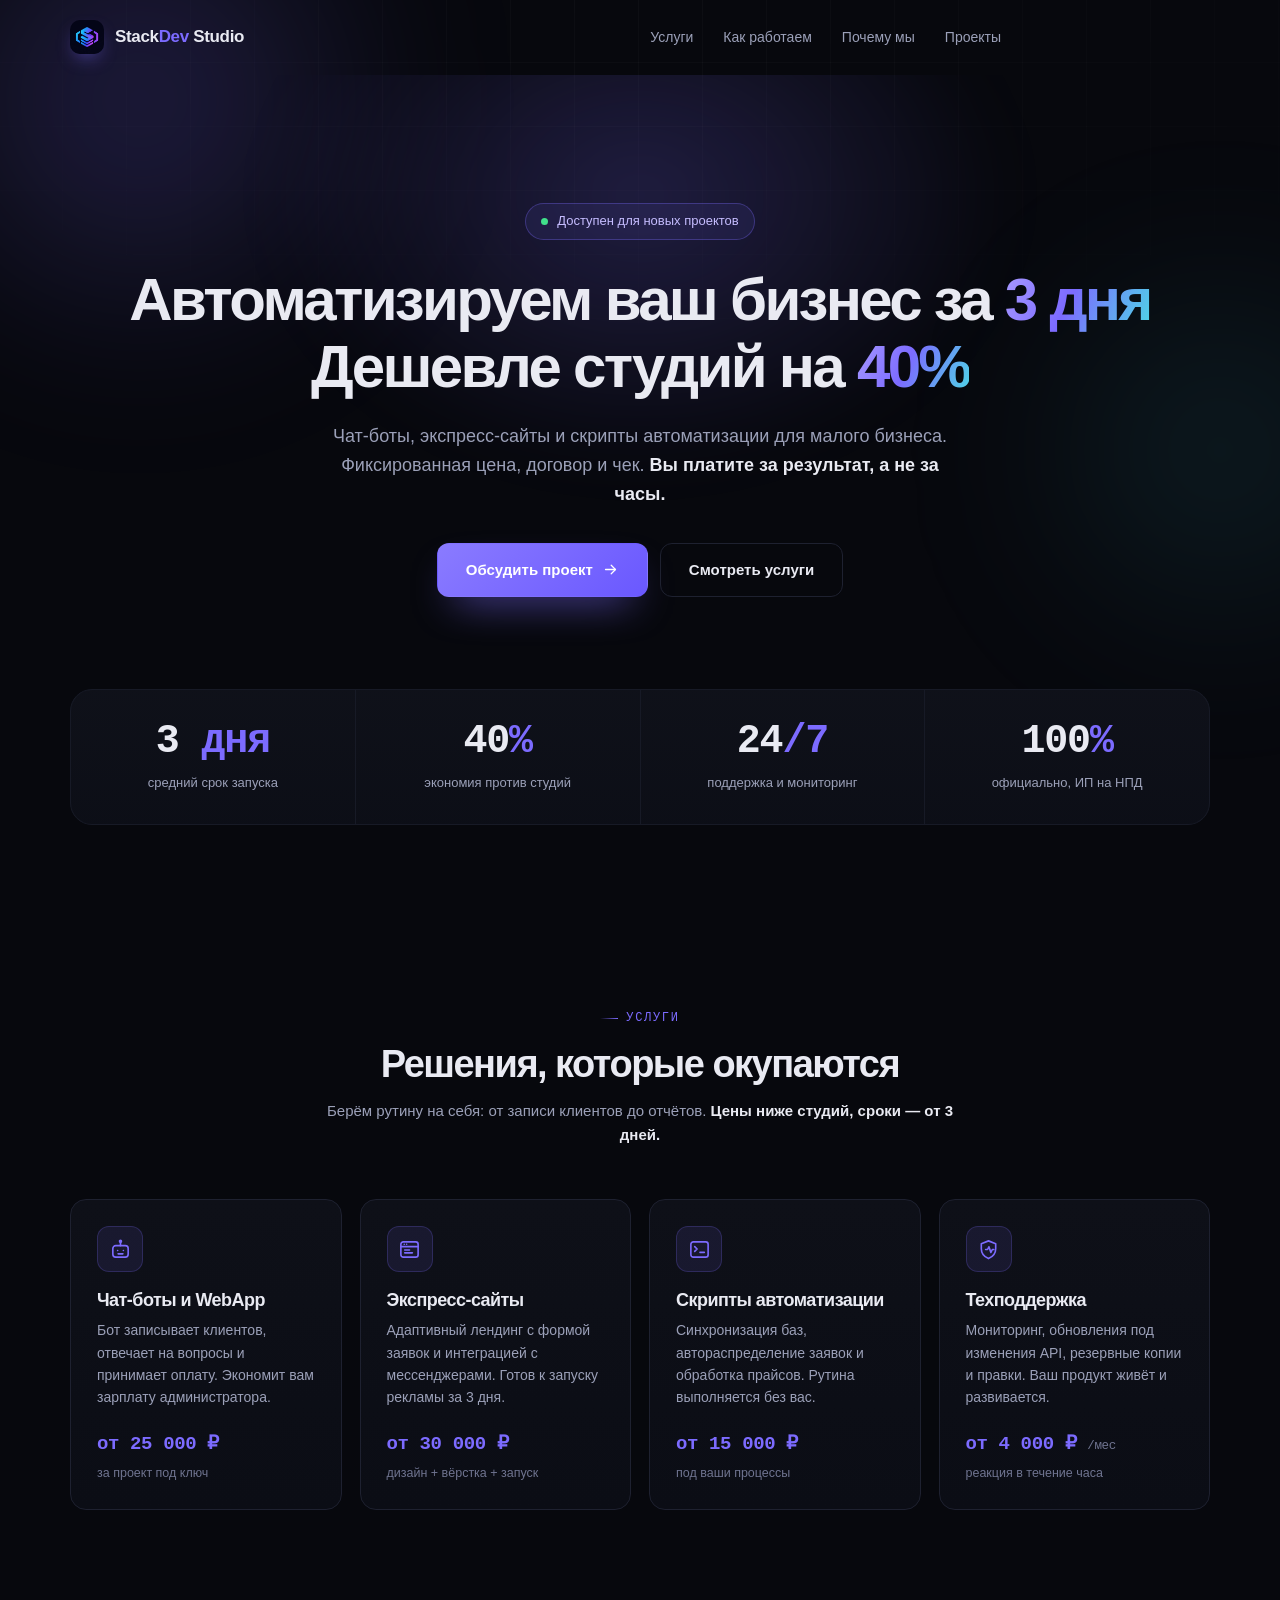
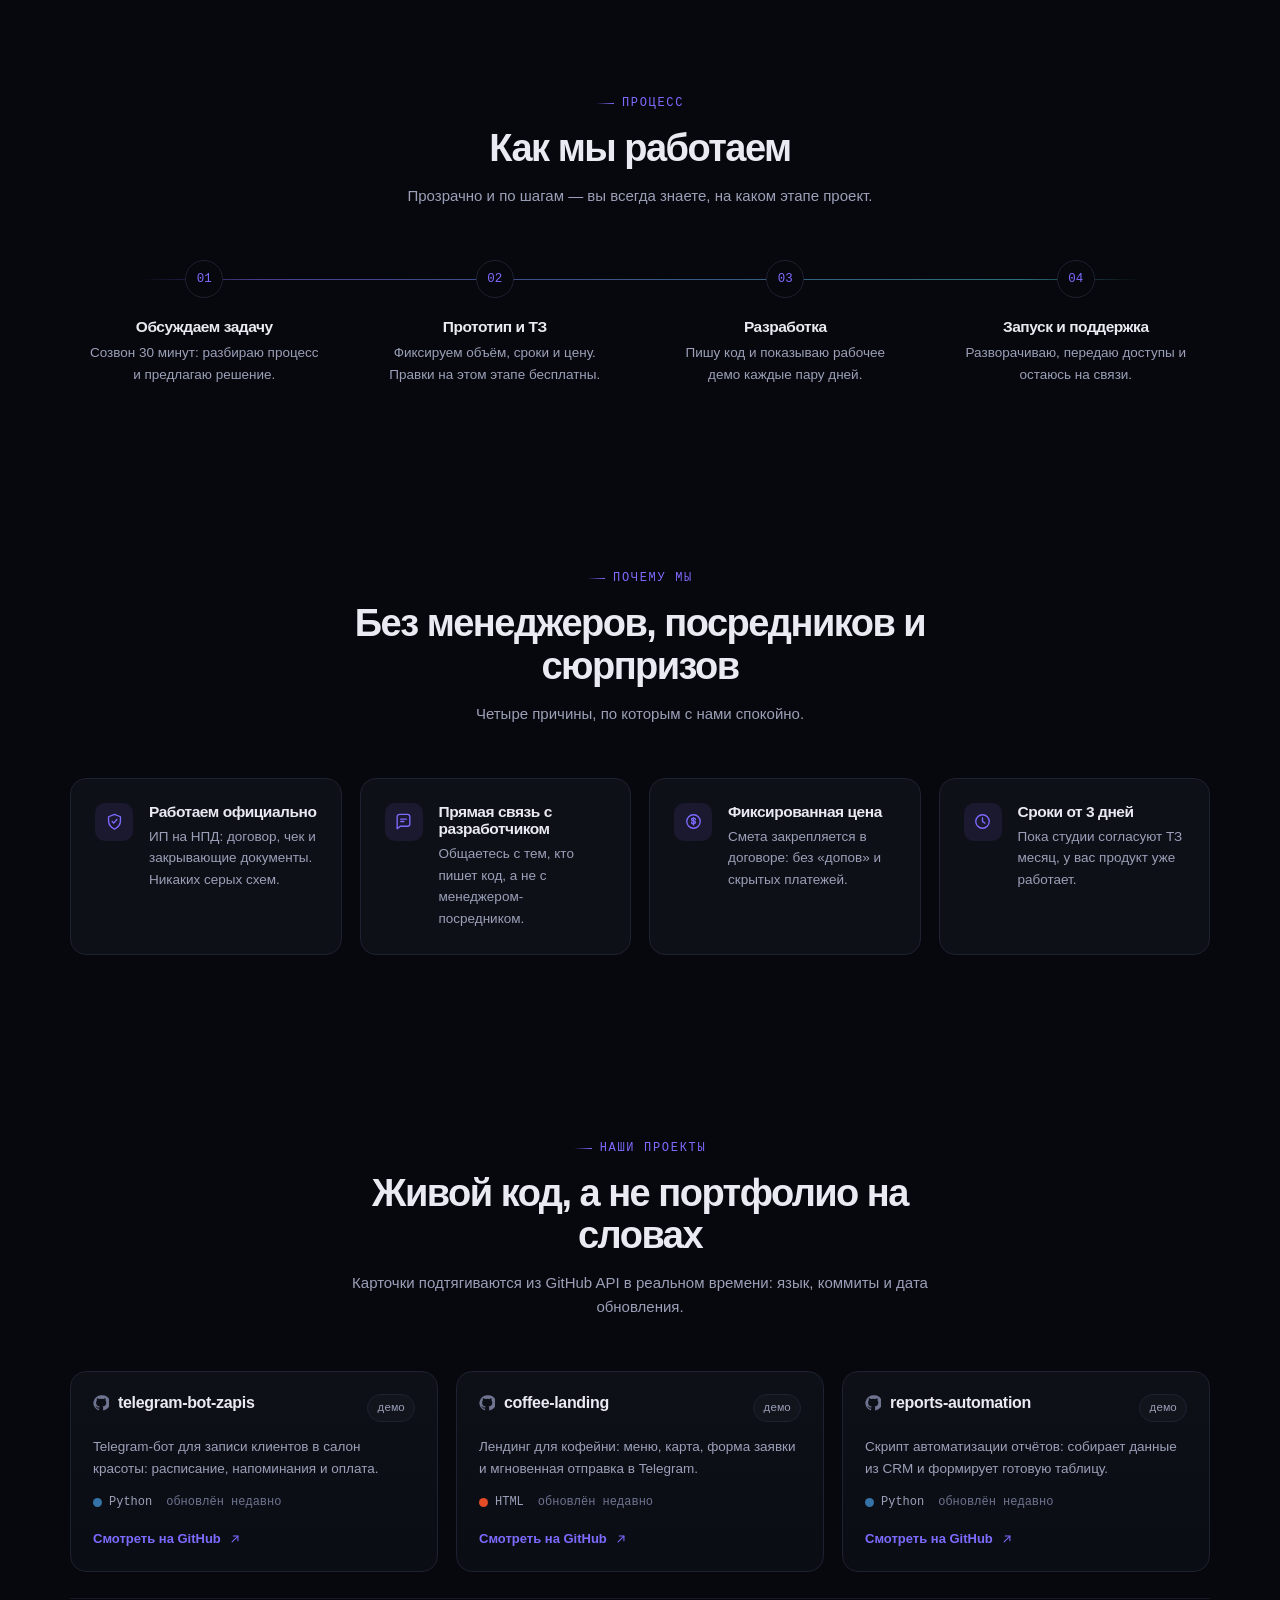
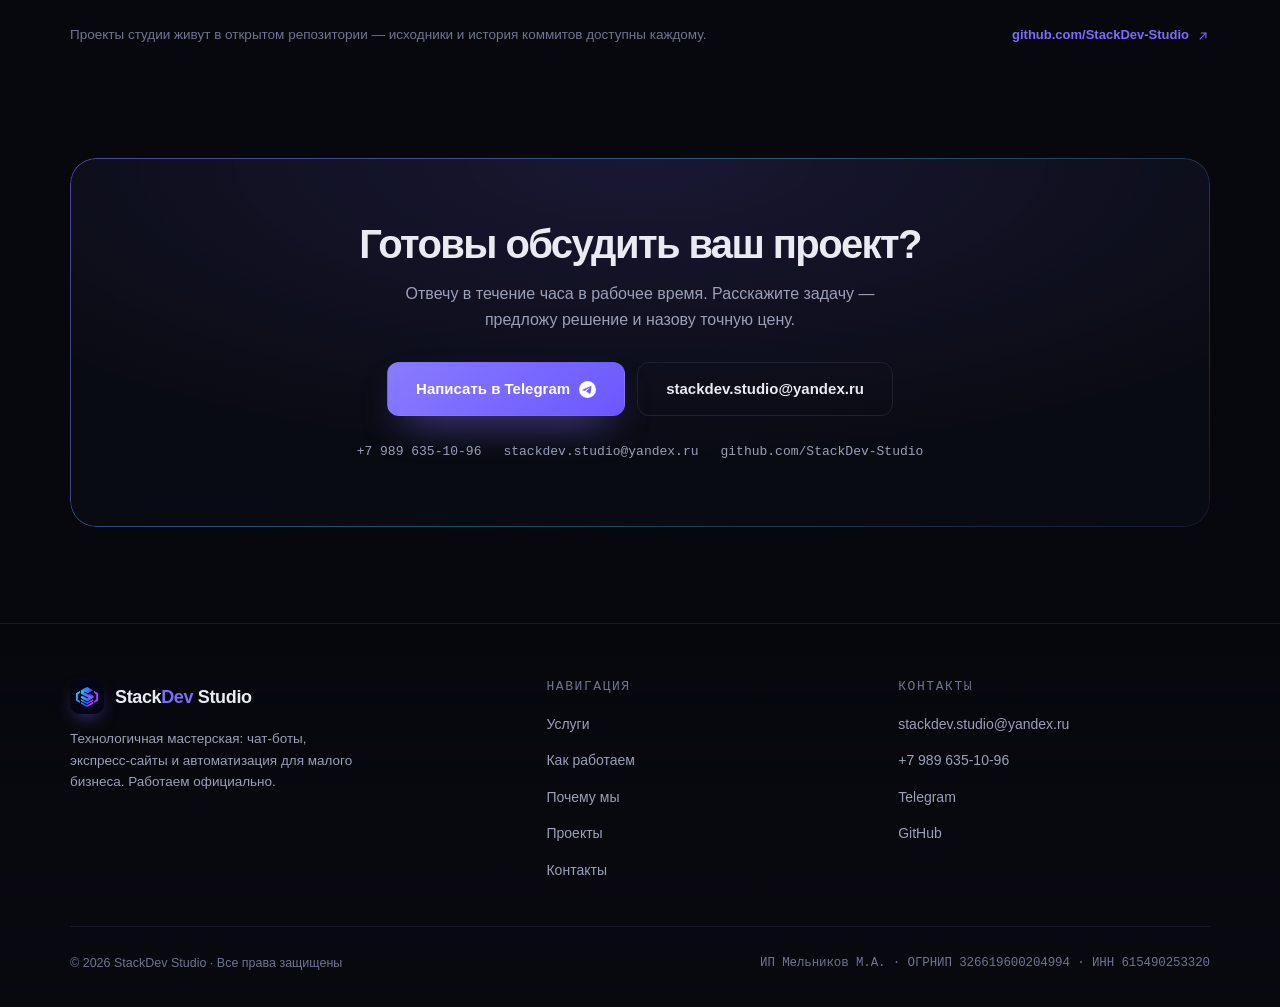
==== index.html @ dd31ca55 "update index.html" ====
<!DOCTYPE html>
<html lang="ru">
<head>
<meta charset="UTF-8">
<meta name="viewport" content="width=device-width, initial-scale=1.0">
<title>StackDev Studio — чат-боты, сайты и автоматизация бизнеса</title>
<meta name="description" content="Автоматизируем бизнес за 3 дня и дешевле студий на 40%. Чат-боты и WebApp от 25 000 ₽, экспресс-сайты от 30 000 ₽, скрипты автоматизации от 15 000 ₽. Официально: ИП на НПД, договор, чек.">
<meta name="theme-color" content="#07080d">
<meta name="author" content="StackDev Studio">
<link rel="canonical" href="https://stack-dev.ru/">
<link rel="icon" href="icon.png">
<link rel="apple-touch-icon" href="icon.png">
<meta property="og:type" content="website">
<meta property="og:site_name" content="StackDev Studio">
<meta property="og:title" content="StackDev Studio — автоматизируем ваш бизнес за 3 дня">
<meta property="og:description" content="Чат-боты, экспресс-сайты и скрипты автоматизации. Дешевле студий на 40%. ИП на НПД, договор, чек.">
<meta property="og:url" content="https://stack-dev.ru/">
<meta property="og:image" content="https://stack-dev.ru/icon.png">
<meta property="og:locale" content="ru_RU">
<meta name="twitter:card" content="summary_large_image">
<script type="application/ld+json">
{
  "@context": "https://schema.org",
  "@type": "ProfessionalService",
  "name": "StackDev Studio",
  "url": "https://stack-dev.ru/",
  "image": "https://stack-dev.ru/icon.png",
  "email": "stackdev.studio@yandex.ru",
  "telephone": "+79896351096",
  "description": "Разработка чат-ботов, экспресс-сайтов и скриптов автоматизации для малого бизнеса. Срок от 3 дней.",
  "areaServed": "RU",
  "priceRange": "от 4 000 ₽",
  "founder": { "@type": "Person", "name": "Мельников М. А." },
  "sameAs": ["https://github.com/StackDev-Studio"],
  "makesOffer": [
    { "@type": "Offer", "itemOffered": { "@type": "Service", "name": "Чат-боты и WebApp" }, "price": "25000", "priceCurrency": "RUB" },
    { "@type": "Offer", "itemOffered": { "@type": "Service", "name": "Экспресс-сайты" }, "price": "30000", "priceCurrency": "RUB" },
    { "@type": "Offer", "itemOffered": { "@type": "Service", "name": "Скрипты автоматизации" }, "price": "15000", "priceCurrency": "RUB" },
    { "@type": "Offer", "itemOffered": { "@type": "Service", "name": "Техподдержка" }, "price": "4000", "priceCurrency": "RUB" }
  ]
}
</script>
<style>
*,*::before,*::after{box-sizing:border-box}
:root{
  --bg:#07080d; --bg-2:#0b0d15; --panel:#0e1018; --panel-2:#12141f;
  --border:#1e2130; --border-soft:#171a26;
  --text:#e9eaf2; --muted:#9ba0b8; --muted-2:#6f7490;
  --accent:#7c6bff; --accent-2:#4dd8e6; --accent-soft:rgba(124,107,255,.12);
  --radius:16px; --radius-lg:22px;
  --shadow:0 30px 70px -34px rgba(0,0,0,.95);
  --ease:cubic-bezier(.22,.61,.36,1);
  --mono:ui-monospace,"SF Mono","JetBrains Mono","Cascadia Code",Consolas,monospace;
  --sans:-apple-system,BlinkMacSystemFont,"Segoe UI",Roboto,"Helvetica Neue",Arial,sans-serif;
}
html{scroll-behavior:smooth;scroll-padding-top:96px}
body{margin:0;font-family:var(--sans);background:var(--bg);color:var(--text);line-height:1.6;-webkit-font-smoothing:antialiased;text-rendering:optimizeLegibility;overflow-x:hidden}
h1,h2,h3,h4{margin:0;font-weight:700;letter-spacing:-.03em;line-height:1.12}
p{margin:0}
a{color:inherit;text-decoration:none}
img{max-width:100%;display:block}
::selection{background:rgba(124,107,255,.35)}
:focus-visible{outline:2px solid var(--accent);outline-offset:3px;border-radius:8px}
.container{width:min(1140px,100% - 44px);margin-inline:auto}
.mono{font-family:var(--mono);font-variant-numeric:tabular-nums;letter-spacing:-.01em}
.skip{position:absolute;left:-999px;top:10px;z-index:1000;background:var(--accent);color:#fff;padding:10px 16px;border-radius:10px}
.skip:focus{left:16px}
.sr{position:absolute;width:1px;height:1px;overflow:hidden;clip:rect(0 0 0 0)}

/* background */
.bg{position:fixed;inset:0;z-index:-1;pointer-events:none;overflow:hidden}
.bg::before{content:"";position:absolute;inset:-2px;
  background-image:linear-gradient(rgba(255,255,255,.028) 1px,transparent 1px),linear-gradient(90deg,rgba(255,255,255,.028) 1px,transparent 1px);
  background-size:64px 64px;
  -webkit-mask-image:radial-gradient(ellipse 110% 62% at 50% 0%,#000 0%,transparent 74%);
  mask-image:radial-gradient(ellipse 110% 62% at 50% 0%,#000 0%,transparent 74%)}
.orb{position:absolute;border-radius:50%;filter:blur(90px);opacity:.5;will-change:transform}
.orb-1{width:540px;height:540px;top:-170px;left:-130px;background:radial-gradient(circle,rgba(124,107,255,.55),transparent 70%)}
.orb-2{width:460px;height:460px;top:220px;right:-170px;background:radial-gradient(circle,rgba(77,216,230,.26),transparent 70%)}

/* header */
header{position:sticky;top:0;z-index:100;border-bottom:1px solid transparent;transition:background .45s var(--ease),border-color .45s var(--ease)}
header.scrolled{background:rgba(7,8,13,.72);backdrop-filter:blur(18px) saturate(140%);-webkit-backdrop-filter:blur(18px) saturate(140%);border-bottom-color:var(--border-soft)}
.nav{display:flex;align-items:center;gap:18px;height:74px}
.brand{display:flex;align-items:center;gap:11px;font-weight:700;letter-spacing:-.02em;font-size:17px}
.brand img{width:34px;height:34px;border-radius:10px;box-shadow:0 8px 20px -9px rgba(124,107,255,.95)}
.brand b{color:var(--accent);font-weight:700}
.nav-links{display:flex;align-items:center;gap:4px;margin-left:auto}
.nav-links a{font-size:14px;color:var(--muted);padding:9px 13px;border-radius:10px;transition:color .25s var(--ease),background .25s var(--ease)}
.nav-links a:hover{color:var(--text);background:rgba(255,255,255,.045)}
/* header CTA — pinned to the top-right corner of the viewport (header is sticky) */
.nav-cta{position:absolute;top:16px;right:22px;z-index:2;display:inline-flex;align-items:center;gap:7px;font-size:14px;font-weight:600;padding:10px 18px;border-radius:11px;border:1px solid rgba(124,107,255,.45);background:linear-gradient(135deg,rgba(138,123,255,.16),rgba(106,88,255,.12));color:var(--text);box-shadow:0 12px 28px -16px rgba(124,107,255,.95);transition:border-color .3s var(--ease),transform .3s var(--ease),background .3s var(--ease),box-shadow .3s var(--ease)}
.nav-cta:hover{border-color:rgba(124,107,255,.8);background:linear-gradient(135deg,rgba(138,123,255,.28),rgba(106,88,255,.2));transform:translateY(-1px);box-shadow:0 18px 36px -16px rgba(124,107,255,1)}
@media (min-width:981px){.nav{padding-right:196px}}
/* burger + mobile menu */
.burger{display:none;margin-left:auto;width:42px;height:42px;border:1px solid var(--border);background:var(--panel);border-radius:11px;cursor:pointer;padding:0;align-items:center;justify-content:center}
.burger span{display:block;width:17px;height:1.6px;background:var(--text);border-radius:2px;position:relative;transition:background .3s var(--ease)}
.burger span::before,.burger span::after{content:"";position:absolute;left:0;width:17px;height:1.6px;background:var(--text);border-radius:2px;transition:transform .3s var(--ease)}
.burger span::before{top:-5.5px}.burger span::after{top:5.5px}
body.menu-open .burger span{background:transparent}
body.menu-open .burger span::before{transform:translateY(5.5px) rotate(45deg)}
body.menu-open .burger span::after{transform:translateY(-5.5px) rotate(-45deg)}

/* hero */
.hero{position:relative;padding:128px 0 92px;text-align:center;overflow:hidden}
.hero-glow{position:absolute;top:-170px;left:50%;width:780px;height:580px;transform:translateX(-50%);background:radial-gradient(ellipse at center,rgba(124,107,255,.22),transparent 68%);filter:blur(30px);pointer-events:none;will-change:transform}
.hero-inner{position:relative;z-index:1}
.badge{display:inline-flex;align-items:center;gap:9px;padding:7px 15px;border:1px solid rgba(124,107,255,.32);background:rgba(124,107,255,.09);border-radius:100px;font-size:13px;font-weight:500;color:#c6bdff;margin-bottom:26px}
.badge .dot{width:7px;height:7px;border-radius:50%;background:#41e08b;box-shadow:0 0 0 0 rgba(65,224,139,.7);animation:pulse 2.4s var(--ease) infinite}
@keyframes pulse{0%{box-shadow:0 0 0 0 rgba(65,224,139,.6)}70%{box-shadow:0 0 0 9px rgba(65,224,139,0)}100%{box-shadow:0 0 0 0 rgba(65,224,139,0)}}
h1{font-size:clamp(34px,5.6vw,60px);font-weight:800;letter-spacing:-.045em;margin-bottom:22px}
h1 .hl{background:linear-gradient(115deg,#a99bff 0%,#7c6bff 45%,#4dd8e6 100%);-webkit-background-clip:text;background-clip:text;-webkit-text-fill-color:transparent;color:transparent}
.lead{max-width:640px;margin:0 auto 34px;color:var(--muted);font-size:clamp(15px,1.9vw,18px)}
.lead b{color:var(--text);font-weight:600}
.actions{display:flex;flex-wrap:wrap;gap:12px;justify-content:center}
.btn{display:inline-flex;align-items:center;gap:9px;padding:14px 28px;border-radius:12px;font-size:15px;font-weight:600;border:1px solid transparent;cursor:pointer;transition:transform .3s var(--ease),background .3s var(--ease),border-color .3s var(--ease),box-shadow .3s var(--ease),color .3s var(--ease)}
.btn svg{width:17px;height:17px;flex:none}
.btn-primary{background:linear-gradient(135deg,#8a7bff,#6a58ff);color:#fff;box-shadow:0 18px 40px -18px rgba(124,107,255,.9)}
.btn-primary:hover{transform:translateY(-2px);box-shadow:0 24px 52px -18px rgba(124,107,255,1)}
.btn-ghost{background:transparent;border-color:var(--border);color:var(--text)}
.btn-ghost:hover{border-color:rgba(124,107,255,.5);background:rgba(124,107,255,.07);transform:translateY(-2px)}
/* sections */
section{padding:88px 0;position:relative}
.section-head{max-width:640px;margin:0 auto 52px;text-align:center}
.eyebrow{display:inline-flex;align-items:center;gap:8px;font-family:var(--mono);font-size:12px;letter-spacing:.14em;text-transform:uppercase;color:var(--accent);margin-bottom:14px}
.eyebrow::before{content:"";width:18px;height:1px;background:linear-gradient(90deg,transparent,var(--accent))}
h2{font-size:clamp(26px,3.6vw,38px);letter-spacing:-.04em;margin-bottom:14px}
.section-head p{color:var(--muted);font-size:15px}
.section-head p b{color:var(--text);font-weight:600}

/* trust metrics */
.trust{padding:0 0 88px}
.metrics{display:grid;grid-template-columns:repeat(4,1fr);gap:1px;background:var(--border-soft);border:1px solid var(--border-soft);border-radius:var(--radius-lg);overflow:hidden}
.metric{background:linear-gradient(180deg,rgba(14,16,24,.9),rgba(11,13,21,.9));padding:32px 26px;text-align:center;transition:background .4s var(--ease)}
.metric:hover{background:linear-gradient(180deg,rgba(20,22,34,.95),rgba(13,15,24,.95))}
.metric .num{font-family:var(--mono);font-size:clamp(28px,3.4vw,40px);font-weight:700;letter-spacing:-.03em;line-height:1;color:var(--text)}
.metric .num i{font-style:normal;color:var(--accent)}
.metric .cap{margin-top:12px;font-size:13px;color:var(--muted);line-height:1.45}

/* services */
.grid-4{display:grid;grid-template-columns:repeat(auto-fit,minmax(248px,1fr));gap:18px}
.card{position:relative;background:linear-gradient(180deg,var(--panel),var(--bg-2));border:1px solid var(--border);border-radius:var(--radius);padding:26px;transition:transform .5s var(--ease),border-color .5s var(--ease),box-shadow .5s var(--ease)}
.card::after{content:"";position:absolute;inset:0;border-radius:inherit;padding:1px;background:radial-gradient(220px 140px at var(--mx,50%) var(--my,0%),rgba(124,107,255,.45),transparent 70%);-webkit-mask:linear-gradient(#000 0 0) content-box,linear-gradient(#000 0 0);-webkit-mask-composite:xor;mask-composite:exclude;opacity:0;transition:opacity .5s var(--ease);pointer-events:none}
.card:hover{transform:translateY(-4px);border-color:rgba(124,107,255,.42);box-shadow:0 30px 60px -34px rgba(124,107,255,.55)}
.card:hover::after{opacity:1}
.card-icon{width:46px;height:46px;border-radius:12px;display:grid;place-items:center;background:rgba(124,107,255,.1);border:1px solid rgba(124,107,255,.22);color:var(--accent);margin-bottom:18px;transition:transform .5s var(--ease),background .5s var(--ease)}
.card:hover .card-icon{transform:scale(1.08);background:rgba(124,107,255,.16)}
.card-icon svg{width:23px;height:23px}
.card h3{font-size:18px;margin-bottom:9px}
.card p{font-size:14px;color:var(--muted);margin-bottom:20px}
.price{font-family:var(--mono);font-size:19px;font-weight:700;color:var(--accent);letter-spacing:-.02em}
.price small{font-size:12.5px;color:var(--muted-2);font-weight:400}
.price-note{display:block;font-family:var(--sans);font-size:12.5px;color:var(--muted-2);font-weight:400;margin-top:4px;letter-spacing:0}

/* process */
.steps{display:grid;grid-template-columns:repeat(4,1fr);gap:22px;position:relative}
.steps::before{content:"";position:absolute;top:19px;left:6%;right:6%;height:1px;background:linear-gradient(90deg,transparent,rgba(124,107,255,.55) 12%,rgba(77,216,230,.5) 88%,transparent)}
.step{position:relative;text-align:center;padding-top:0}
.step .mark{width:38px;height:38px;margin:0 auto 20px;border-radius:50%;display:grid;place-items:center;background:var(--bg);border:1px solid var(--border);color:var(--accent);font-family:var(--mono);font-size:12.5px;position:relative;z-index:1;transition:border-color .4s var(--ease),transform .4s var(--ease),box-shadow .4s var(--ease)}
.step:hover .mark{border-color:rgba(124,107,255,.6);transform:translateY(-2px);box-shadow:0 0 0 5px rgba(124,107,255,.08)}
.step h3{font-size:15.5px;margin-bottom:7px}
.step p{font-size:13.5px;color:var(--muted);max-width:230px;margin:0 auto}
/* why */
.why-grid{display:grid;grid-template-columns:repeat(auto-fit,minmax(240px,1fr));gap:18px}
.why{display:flex;gap:16px;padding:24px;background:var(--panel);border:1px solid var(--border);border-radius:var(--radius);transition:border-color .5s var(--ease),transform .5s var(--ease)}
.why:hover{border-color:rgba(124,107,255,.35);transform:translateY(-3px)}
.why .ic{flex:none;width:38px;height:38px;border-radius:10px;display:grid;place-items:center;background:rgba(124,107,255,.1);color:var(--accent)}
.why .ic svg{width:19px;height:19px}
.why h3{font-size:15.5px;margin-bottom:6px}
.why p{font-size:13.5px;color:var(--muted)}

/* projects / github */
.repo-grid{display:grid;grid-template-columns:repeat(auto-fill,minmax(300px,1fr));gap:18px}
.repo{position:relative;display:flex;flex-direction:column;gap:14px;background:linear-gradient(180deg,var(--panel),var(--bg-2));border:1px solid var(--border);border-radius:var(--radius);padding:22px;min-height:190px;transition:transform .5s var(--ease),border-color .5s var(--ease),box-shadow .5s var(--ease)}
.repo:hover{transform:translateY(-4px);border-color:rgba(124,107,255,.42);box-shadow:0 30px 60px -34px rgba(124,107,255,.5)}
.repo-top{display:flex;align-items:flex-start;justify-content:space-between;gap:12px}
.repo-name{font-size:16px;font-weight:600;letter-spacing:-.02em;display:flex;align-items:center;gap:9px;word-break:break-word}
.repo-name svg{width:16px;height:16px;flex:none;color:var(--muted-2)}
.repo p{font-size:13.5px;color:var(--muted);flex:1}
.repo .tag{flex:none;font-family:var(--mono);font-size:11.5px;padding:4px 9px;border-radius:100px;border:1px solid var(--border);color:var(--muted);background:rgba(255,255,255,.02)}
.repo-meta{display:flex;flex-wrap:wrap;align-items:center;gap:14px;font-family:var(--mono);font-size:12px;color:var(--muted-2)}
.repo-meta .lang{display:inline-flex;align-items:center;gap:7px;color:var(--muted)}
.repo-meta .lang i{width:9px;height:9px;border-radius:50%;background:var(--accent);display:inline-block}
.repo-cta{display:inline-flex;align-items:center;gap:7px;font-size:13px;font-weight:600;color:var(--accent);align-self:flex-start;margin-top:2px}
.repo-cta svg{width:14px;height:14px;transition:transform .35s var(--ease)}
.repo:hover .repo-cta svg{transform:translate(2px,-2px)}
.skeleton{min-height:190px;border-radius:var(--radius);border:1px solid var(--border);background:linear-gradient(100deg,var(--panel) 30%,var(--panel-2) 50%,var(--panel) 70%);background-size:220% 100%;animation:shimmer 1.5s infinite linear}
@keyframes shimmer{0%{background-position:200% 0}100%{background-position:-40% 0}}
.github-bar{display:flex;flex-wrap:wrap;align-items:center;justify-content:space-between;gap:14px;margin-top:26px;padding-top:24px;border-top:1px solid var(--border-soft)}
.github-bar p{font-size:13.5px;color:var(--muted-2)}
.github-bar .note{font-family:var(--mono);font-size:12px;color:var(--muted-2)}

/* CTA */
.cta-wrap{padding:24px 0 96px}
.cta{position:relative;text-align:center;padding:64px 40px;border-radius:26px;overflow:hidden;background:radial-gradient(120% 140% at 50% 0%,rgba(124,107,255,.16),rgba(11,13,21,.6) 60%)}
.cta::before{content:"";position:absolute;inset:0;border-radius:inherit;padding:1px;background:linear-gradient(135deg,rgba(124,107,255,.6),rgba(77,216,230,.35),rgba(124,107,255,.15));-webkit-mask:linear-gradient(#000 0 0) content-box,linear-gradient(#000 0 0);-webkit-mask-composite:xor;mask-composite:exclude;pointer-events:none}
.cta h2{font-size:clamp(26px,3.6vw,40px);margin-bottom:14px}
.cta p{color:var(--muted);max-width:520px;margin:0 auto 30px}
.cta .actions{position:relative;z-index:1}
.contacts{display:flex;flex-wrap:wrap;gap:10px 22px;justify-content:center;margin-top:26px;font-family:var(--mono);font-size:13px;color:var(--muted-2)}
.contacts a{color:var(--muted);transition:color .25s var(--ease)}
.contacts a:hover{color:var(--accent)}

/* footer */
footer{border-top:1px solid var(--border-soft);padding:56px 0 34px;background:linear-gradient(180deg,transparent,rgba(9,10,17,.8))}
.f-top{display:grid;grid-template-columns:1.4fr 1fr 1fr;gap:40px;margin-bottom:44px}
.f-brand{display:flex;flex-direction:column;gap:14px;max-width:300px}
.f-brand .brand{font-size:18px}
.f-brand p{font-size:13.5px;color:var(--muted)}
.f-col h4{font-size:13px;font-family:var(--mono);letter-spacing:.12em;text-transform:uppercase;color:var(--muted-2);margin-bottom:16px;font-weight:500}
.f-col ul{list-style:none;margin:0;padding:0;display:flex;flex-direction:column;gap:11px}
.f-col a,.f-col span{font-size:14px;color:var(--muted);transition:color .25s var(--ease)}
.f-col a:hover{color:var(--accent)}
.f-bottom{display:flex;flex-wrap:wrap;gap:10px 18px;justify-content:space-between;align-items:center;padding-top:26px;border-top:1px solid var(--border-soft);font-size:12.5px;color:var(--muted-2)}
.f-bottom .reqs{font-family:var(--mono);letter-spacing:-.01em}
/* mobile menu */
.mobile{position:fixed;inset:74px 16px auto;z-index:99;display:none;flex-direction:column;gap:2px;padding:10px;border:1px solid var(--border);border-radius:18px;background:rgba(11,13,21,.94);backdrop-filter:blur(20px);-webkit-backdrop-filter:blur(20px);box-shadow:var(--shadow)}
.mobile a{padding:13px 15px;border-radius:11px;font-size:15px;color:var(--muted);transition:background .25s var(--ease),color .25s var(--ease)}
.mobile a:hover{background:rgba(124,107,255,.1);color:var(--text)}
.mobile .btn{margin-top:6px;justify-content:center}
body.menu-open .mobile{display:flex}
body.menu-open{overflow:hidden}

/* reveal on scroll */
.reveal{opacity:0;transform:translateY(20px);transition:opacity .8s var(--ease),transform .8s var(--ease)}
.reveal.in{opacity:1;transform:none}

/* custom cursor (desktop only) */
.cursor{position:fixed;top:0;left:0;width:26px;height:26px;border:1.5px solid rgba(124,107,255,.6);border-radius:50%;pointer-events:none;z-index:9999;transform:translate(-50%,-50%);opacity:0;transition:width .3s var(--ease),height .3s var(--ease),border-color .3s var(--ease),opacity .4s var(--ease)}
.cursor.hover{width:44px;height:44px;border-color:rgba(77,216,230,.75);background:rgba(124,107,255,.06)}
@media (hover:none),(pointer:coarse){.cursor{display:none}}

/* responsive */
@media (max-width:980px){
  .nav-links{display:none}
  .nav-cta{display:none}
  .burger{display:inline-flex}
  .metrics{grid-template-columns:repeat(2,1fr)}
  .steps{grid-template-columns:repeat(2,1fr);row-gap:34px}
  .steps::before{display:none}
  .f-top{grid-template-columns:1fr 1fr}
  .f-brand{grid-column:1/-1;max-width:none}
}
@media (max-width:640px){
  section{padding:64px 0}
  .hero{padding:92px 0 68px}
  .trust{padding:0 0 64px}
  .cta-wrap{padding:8px 0 72px}
  .cta{padding:44px 22px;border-radius:20px}
  .actions .btn{width:100%;justify-content:center}
  .steps{grid-template-columns:1fr}
  .step p{max-width:none}
  .f-top{grid-template-columns:1fr;gap:30px}
  .f-bottom{flex-direction:column;align-items:flex-start}
}
@media (prefers-reduced-motion:reduce){
  html{scroll-behavior:auto}
  *,*::before,*::after{animation-duration:.001ms!important;animation-iteration-count:1!important;transition-duration:.001ms!important}
  .reveal{opacity:1;transform:none}
  .hero-glow,.orb{display:none}
}
</style>
</head>
<body>
<a class="skip" href="#main">Перейти к содержимому</a>
<div class="bg" aria-hidden="true">
  <div class="orb orb-1" data-orb data-depth="30"></div>
  <div class="orb orb-2" data-orb data-depth="-18"></div>
</div>

<header id="top">
  <div class="container">
    <nav class="nav" aria-label="Основная навигация">
      <a class="brand" href="#top">
        <img src="icon.png" alt="StackDev Studio" width="34" height="34">
        <span>Stack<b>Dev</b> Studio</span>
      </a>
      <div class="nav-links">
        <a href="#services">Услуги</a>
        <a href="#process">Как работаем</a>
        <a href="#why">Почему мы</a>
        <a href="#projects">Проекты</a>
      </div>
      <button class="burger" type="button" aria-label="Открыть меню" aria-expanded="false" aria-controls="mobile-menu"><span></span></button>
    </nav>
  </div>
</header>

<nav class="mobile" id="mobile-menu" aria-label="Мобильная навигация">
  <a href="#services">Услуги</a>
  <a href="#process">Как работаем</a>
  <a href="#why">Почему мы</a>
  <a href="#projects">Проекты</a>
  <a href="#contact">Контакты</a>
</nav>

<main id="main">

  <section class="hero" aria-labelledby="hero-title">
    <div class="hero-glow" data-parallax data-depth="60" aria-hidden="true"></div>
    <div class="container hero-inner">
      <span class="badge"><span class="dot"></span> Доступен для новых проектов</span>
      <h1 id="hero-title">Автоматизируем ваш бизнес за&nbsp;<span class="hl">3 дня</span><br>Дешевле студий на&nbsp;<span class="hl">40%</span></h1>
      <p class="lead">Чат-боты, экспресс-сайты и скрипты автоматизации для малого бизнеса. Фиксированная цена, договор и чек. <b>Вы платите за результат, а не за часы.</b></p>
      <div class="actions">
        <a class="btn btn-primary" href="#contact">Обсудить проект
          <svg viewBox="0 0 24 24" fill="none" stroke="currentColor" stroke-width="1.8" stroke-linecap="round" stroke-linejoin="round" aria-hidden="true"><path d="M5 12h14"/><path d="M13 6l6 6-6 6"/></svg>
        </a>
        <a class="btn btn-ghost" href="#services">Смотреть услуги</a>
      </div>
    </div>
  </section>

  <section class="trust" aria-label="Ключевые показатели">
    <div class="container">
      <div class="metrics" data-stagger>
        <div class="metric reveal">
          <div class="num"><span data-count="3">0</span>&nbsp;<i>дня</i></div>
          <div class="cap">средний срок запуска</div>
        </div>
        <div class="metric reveal">
          <div class="num"><span data-count="40">0</span><i>%</i></div>
          <div class="cap">экономия против студий</div>
        </div>
        <div class="metric reveal">
          <div class="num"><span data-count="24">0</span><i>/7</i></div>
          <div class="cap">поддержка и мониторинг</div>
        </div>
        <div class="metric reveal">
          <div class="num"><span data-count="100">0</span><i>%</i></div>
          <div class="cap">официально, ИП на НПД</div>
        </div>
      </div>
    </div>
  </section>

  <section id="services" aria-labelledby="services-title">
    <div class="container">
      <div class="section-head reveal">
        <span class="eyebrow">Услуги</span>
        <h2 id="services-title">Решения, которые окупаются</h2>
        <p>Берём рутину на себя: от записи клиентов до отчётов. <b>Цены ниже студий, сроки — от 3 дней.</b></p>
      </div>
      <div class="grid-4" data-stagger>
        <article class="card reveal">
          <div class="card-icon">
            <svg viewBox="0 0 24 24" fill="none" stroke="currentColor" stroke-width="1.7" stroke-linecap="round" stroke-linejoin="round" aria-hidden="true"><rect x="4" y="8" width="16" height="12" rx="3"/><path d="M12 8V4.5"/><circle cx="12" cy="3.5" r="1"/><path d="M9 13h.01M15 13h.01"/><path d="M9.5 16.5h5"/></svg>
          </div>
          <h3>Чат-боты и WebApp</h3>
          <p>Бот записывает клиентов, отвечает на вопросы и принимает оплату. Экономит вам зарплату администратора.</p>
          <div class="price">от 25 000 ₽<span class="price-note">за проект под ключ</span></div>
        </article>
        <article class="card reveal">
          <div class="card-icon">
            <svg viewBox="0 0 24 24" fill="none" stroke="currentColor" stroke-width="1.7" stroke-linecap="round" stroke-linejoin="round" aria-hidden="true"><rect x="3" y="4" width="18" height="16" rx="2.5"/><path d="M3 9h18"/><path d="M6.5 6.5h.01M9 6.5h.01"/><path d="M7 12.5h5M7 15.5h8"/></svg>
          </div>
          <h3>Экспресс-сайты</h3>
          <p>Адаптивный лендинг с формой заявок и интеграцией с мессенджерами. Готов к запуску рекламы за 3 дня.</p>
          <div class="price">от 30 000 ₽<span class="price-note">дизайн + вёрстка + запуск</span></div>
        </article>
        <article class="card reveal">
          <div class="card-icon">
            <svg viewBox="0 0 24 24" fill="none" stroke="currentColor" stroke-width="1.7" stroke-linecap="round" stroke-linejoin="round" aria-hidden="true"><rect x="3" y="4" width="18" height="16" rx="2.5"/><path d="M7 9l2.5 2.5L7 14"/><path d="M12.5 15H17"/></svg>
          </div>
          <h3>Скрипты автоматизации</h3>
          <p>Синхронизация баз, автораспределение заявок и обработка прайсов. Рутина выполняется без вас.</p>
          <div class="price">от 15 000 ₽<span class="price-note">под ваши процессы</span></div>
        </article>
        <article class="card reveal">
          <div class="card-icon">
            <svg viewBox="0 0 24 24" fill="none" stroke="currentColor" stroke-width="1.7" stroke-linecap="round" stroke-linejoin="round" aria-hidden="true"><path d="M12 3l7.5 3v5.2c0 4.9-3.1 8.4-7.5 10.3C7.6 19.6 4.5 16.1 4.5 11.2V6z"/><path d="M9 12h2l1.4-2.8L14.5 15 16 12h1.5"/></svg>
          </div>
          <h3>Техподдержка</h3>
          <p>Мониторинг, обновления под изменения API, резервные копии и правки. Ваш продукт живёт и развивается.</p>
          <div class="price">от 4 000 ₽ <small>/мес</small><span class="price-note">реакция в течение часа</span></div>
        </article>
      </div>
    </div>
  </section>

  <section id="process" aria-labelledby="process-title">
    <div class="container">
      <div class="section-head reveal">
        <span class="eyebrow">Процесс</span>
        <h2 id="process-title">Как мы работаем</h2>
        <p>Прозрачно и по шагам — вы всегда знаете, на каком этапе проект.</p>
      </div>
      <div class="steps" data-stagger>
        <div class="step reveal">
          <div class="mark">01</div>
          <h3>Обсуждаем задачу</h3>
          <p>Созвон 30 минут: разбираю процесс и предлагаю решение.</p>
        </div>
        <div class="step reveal">
          <div class="mark">02</div>
          <h3>Прототип и ТЗ</h3>
          <p>Фиксируем объём, сроки и цену. Правки на этом этапе бесплатны.</p>
        </div>
        <div class="step reveal">
          <div class="mark">03</div>
          <h3>Разработка</h3>
          <p>Пишу код и показываю рабочее демо каждые пару дней.</p>
        </div>
        <div class="step reveal">
          <div class="mark">04</div>
          <h3>Запуск и поддержка</h3>
          <p>Разворачиваю, передаю доступы и остаюсь на связи.</p>
        </div>
      </div>
    </div>
  </section>

  <svg width="0" height="0" style="position:absolute" aria-hidden="true" focusable="false">
    <symbol id="i-gh" viewBox="0 0 24 24"><path fill="currentColor" d="M12 .5a11.5 11.5 0 0 0-3.6 22.4c.6.1.8-.3.8-.6v-2c-3.2.7-3.9-1.5-3.9-1.5-.5-1.3-1.3-1.7-1.3-1.7-1.1-.7.1-.7.1-.7 1.2.1 1.8 1.2 1.8 1.2 1.1 1.8 2.8 1.3 3.5 1 .1-.8.4-1.3.8-1.6-2.7-.3-5.5-1.3-5.5-5.9 0-1.3.5-2.4 1.2-3.2-.1-.3-.5-1.5.1-3.1 0 0 1-.3 3.3 1.2a11.5 11.5 0 0 1 6 0c2.3-1.5 3.3-1.2 3.3-1.2.6 1.6.2 2.8.1 3.1.8.8 1.2 1.9 1.2 3.2 0 4.6-2.8 5.6-5.5 5.9.4.4.8 1.1.8 2.3v3.3c0 .3.2.7.8.6A11.5 11.5 0 0 0 12 .5z"/></symbol>
    <symbol id="i-ext" viewBox="0 0 24 24" fill="none" stroke="currentColor" stroke-width="1.8" stroke-linecap="round" stroke-linejoin="round"><path d="M7 17 17 7"/><path d="M9 7h8v8"/></symbol>
    <symbol id="i-tg" viewBox="0 0 24 24"><path fill="currentColor" d="M11.944 0A12 12 0 0 0 0 12a12 12 0 0 0 12 12 12 12 0 0 0 12-12A12 12 0 0 0 12 0a12 12 0 0 0-.056 0zm4.962 7.224c.1-.002.321.023.465.14a.506.506 0 0 1 .171.325c.016.093.036.306.02.472-.18 1.898-.962 6.502-1.36 8.627-.168.9-.499 1.201-.82 1.23-.696.065-1.225-.46-1.9-.902-1.056-.693-1.653-1.124-2.678-1.8-1.185-.78-.417-1.21.26-1.91.178-.184 3.247-2.977 3.307-3.23.007-.03.014-.143-.054-.2s-.168-.038-.24-.022c-.104.023-1.762 1.12-4.975 3.288-.47.323-.897.48-1.28.472-.42-.008-1.23-.238-1.83-.434-.74-.24-1.324-.368-1.276-.777.024-.212.32-.43.885-.65 3.46-1.507 5.767-2.5 6.92-2.98 3.29-1.36 3.974-1.6 4.42-1.606z"/></symbol>
  </svg>

  <section id="why" aria-labelledby="why-title">
    <div class="container">
      <div class="section-head reveal">
        <span class="eyebrow">Почему мы</span>
        <h2 id="why-title">Без менеджеров, посредников и сюрпризов</h2>
        <p>Четыре причины, по которым с нами спокойно.</p>
      </div>
      <div class="why-grid" data-stagger>
        <div class="why reveal">
          <div class="ic"><svg viewBox="0 0 24 24" fill="none" stroke="currentColor" stroke-width="1.7" stroke-linecap="round" stroke-linejoin="round" aria-hidden="true"><path d="M12 3l7.5 3v5.2c0 4.9-3.1 8.4-7.5 10.3C7.6 19.6 4.5 16.1 4.5 11.2V6z"/><path d="M9 12l2 2 4-4.5"/></svg></div>
          <div>
            <h3>Работаем официально</h3>
            <p>ИП на НПД: договор, чек и закрывающие документы. Никаких серых схем.</p>
          </div>
        </div>
        <div class="why reveal">
          <div class="ic"><svg viewBox="0 0 24 24" fill="none" stroke="currentColor" stroke-width="1.7" stroke-linecap="round" stroke-linejoin="round" aria-hidden="true"><path d="M20 15a3 3 0 0 1-3 3H8l-4 3V6a3 3 0 0 1 3-3h10a3 3 0 0 1 3 3z"/><path d="M8.5 9h7M8.5 12h4"/></svg></div>
          <div>
            <h3>Прямая связь с разработчиком</h3>
            <p>Общаетесь с тем, кто пишет код, а не с менеджером-посредником.</p>
          </div>
        </div>
        <div class="why reveal">
          <div class="ic"><svg viewBox="0 0 24 24" fill="none" stroke="currentColor" stroke-width="1.7" stroke-linecap="round" stroke-linejoin="round" aria-hidden="true"><circle cx="12" cy="12" r="8.5"/><path d="M12 7.5v9"/><path d="M14.5 9.6c0-1.1-1.1-1.9-2.5-1.9s-2.5.8-2.5 1.8 1.1 1.7 2.5 1.8 2.5.8 2.5 1.8-1.1 1.8-2.5 1.8-2.5-.8-2.5-1.9"/></svg></div>
          <div>
            <h3>Фиксированная цена</h3>
            <p>Смета закрепляется в договоре: без «допов» и скрытых платежей.</p>
          </div>
        </div>
        <div class="why reveal">
          <div class="ic"><svg viewBox="0 0 24 24" fill="none" stroke="currentColor" stroke-width="1.7" stroke-linecap="round" stroke-linejoin="round" aria-hidden="true"><circle cx="12" cy="12" r="8.5"/><path d="M12 7.5V12l3 2"/></svg></div>
          <div>
            <h3>Сроки от 3 дней</h3>
            <p>Пока студии согласуют ТЗ месяц, у вас продукт уже работает.</p>
          </div>
        </div>
      </div>
    </div>
  </section>

  <section id="projects" aria-labelledby="projects-title">
    <div class="container">
      <div class="section-head reveal">
        <span class="eyebrow">Наши проекты</span>
        <h2 id="projects-title">Живой код, а не портфолио на словах</h2>
        <p>Карточки подтягиваются из GitHub API в реальном времени: язык, коммиты и дата обновления.</p>
      </div>
      <div class="repo-grid" id="repo-grid" data-stagger aria-live="polite">
        <article class="repo reveal">
          <div class="repo-top">
            <h3 class="repo-name"><svg aria-hidden="true"><use href="#i-gh"/></svg>telegram-bot-zapis</h3>
            <span class="tag">демо</span>
          </div>
          <p>Telegram-бот для записи клиентов в салон красоты: расписание, напоминания и оплата.</p>
          <div class="repo-meta"><span class="lang"><i style="background:#3572A5"></i>Python</span><span>обновлён недавно</span></div>
          <a class="repo-cta" href="https://github.com/StackDev-Studio" target="_blank" rel="noopener">Смотреть на GitHub <svg aria-hidden="true"><use href="#i-ext"/></svg></a>
        </article>
        <article class="repo reveal">
          <div class="repo-top">
            <h3 class="repo-name"><svg aria-hidden="true"><use href="#i-gh"/></svg>coffee-landing</h3>
            <span class="tag">демо</span>
          </div>
          <p>Лендинг для кофейни: меню, карта, форма заявки и мгновенная отправка в Telegram.</p>
          <div class="repo-meta"><span class="lang"><i style="background:#e34c26"></i>HTML</span><span>обновлён недавно</span></div>
          <a class="repo-cta" href="https://github.com/StackDev-Studio" target="_blank" rel="noopener">Смотреть на GitHub <svg aria-hidden="true"><use href="#i-ext"/></svg></a>
        </article>
        <article class="repo reveal">
          <div class="repo-top">
            <h3 class="repo-name"><svg aria-hidden="true"><use href="#i-gh"/></svg>reports-automation</h3>
            <span class="tag">демо</span>
          </div>
          <p>Скрипт автоматизации отчётов: собирает данные из CRM и формирует готовую таблицу.</p>
          <div class="repo-meta"><span class="lang"><i style="background:#3572A5"></i>Python</span><span>обновлён недавно</span></div>
          <a class="repo-cta" href="https://github.com/StackDev-Studio" target="_blank" rel="noopener">Смотреть на GitHub <svg aria-hidden="true"><use href="#i-ext"/></svg></a>
        </article>
      </div>
      <div class="github-bar reveal">
        <p>Проекты студии живут в открытом репозитории — исходники и история коммитов доступны каждому.</p>
        <a class="repo-cta" href="https://github.com/StackDev-Studio" target="_blank" rel="noopener">github.com/StackDev-Studio <svg aria-hidden="true"><use href="#i-ext"/></svg></a>
      </div>
    </div>
  </section>

  <section class="cta-wrap" id="contact" aria-labelledby="cta-title">
    <div class="container">
      <div class="cta reveal">
        <h2 id="cta-title">Готовы обсудить ваш проект?</h2>
        <p>Отвечу в течение часа в рабочее время. Расскажите задачу — предложу решение и назову точную цену.</p>
        <div class="actions">
          <a class="btn btn-primary" href="https://t.me/StackDevStudio" target="_blank" rel="noopener">Написать в Telegram
            <svg viewBox="0 0 24 24" aria-hidden="true" style="width:17px;height:17px"><use href="#i-tg"/></svg>
          </a>
          <a class="btn btn-ghost" href="mailto:stackdev.studio@yandex.ru">stackdev.studio@yandex.ru</a>
        </div>
        <div class="contacts">
          <a href="tel:+79896351096">+7 989 635-10-96</a>
          <a href="mailto:stackdev.studio@yandex.ru">stackdev.studio@yandex.ru</a>
          <a href="https://github.com/StackDev-Studio" target="_blank" rel="noopener">github.com/StackDev-Studio</a>
        </div>
      </div>
    </div>
  </section>

</main>

<footer>
  <div class="container">
    <div class="f-top">
      <div class="f-brand">
        <a class="brand" href="#top">
          <img src="icon.png" alt="StackDev Studio" width="34" height="34">
          <span>Stack<b>Dev</b> Studio</span>
        </a>
        <p>Технологичная мастерская: чат-боты, экспресс-сайты и автоматизация для малого бизнеса. Работаем официально.</p>
      </div>
      <div class="f-col">
        <h4>Навигация</h4>
        <ul>
          <li><a href="#services">Услуги</a></li>
          <li><a href="#process">Как работаем</a></li>
          <li><a href="#why">Почему мы</a></li>
          <li><a href="#projects">Проекты</a></li>
          <li><a href="#contact">Контакты</a></li>
        </ul>
      </div>
      <div class="f-col">
        <h4>Контакты</h4>
        <ul>
          <li><a href="mailto:stackdev.studio@yandex.ru">stackdev.studio@yandex.ru</a></li>
          <li><a href="tel:+79896351096">+7 989 635-10-96</a></li>
          <li><a href="https://t.me/moyoname" target="_blank" rel="noopener">Telegram</a></li>
          <li><a href="https://github.com/StackDev-Studio" target="_blank" rel="noopener">GitHub</a></li>
        </ul>
      </div>
    </div>
    <div class="f-bottom">
      <span>© 2026 StackDev Studio · Все права защищены</span>
      <span class="reqs">ИП Мельников М.А. · ОГРНИП 326619600204994 · ИНН 615490253320</span>
    </div>
  </div>
</footer>
<script>
(function () {
  'use strict';
  var d = document;
  var reduce = window.matchMedia('(prefers-reduced-motion: reduce)').matches;

  /* ---- sticky header + parallax ---- */
  var header = d.querySelector('header');
  var ticking = false;
  function onScroll() {
    if (header) header.classList.toggle('scrolled', window.scrollY > 8);
    if (!reduce) {
      var y = window.scrollY;
      d.querySelectorAll('[data-orb]').forEach(function (el) {
        var k = (parseFloat(el.getAttribute('data-depth')) || 0) / 100;
        el.style.transform = 'translate3d(0,' + (y * k).toFixed(1) + 'px,0)';
      });
      var pg = d.querySelector('[data-parallax]');
      if (pg) {
        var kp = (parseFloat(pg.getAttribute('data-depth')) || 0) / 100;
        pg.style.transform = 'translateX(-50%) translate3d(0,' + (y * kp).toFixed(1) + 'px,0)';
      }
    }
    ticking = false;
  }
  window.addEventListener('scroll', function () {
    if (!ticking) { ticking = true; requestAnimationFrame(onScroll); }
  }, { passive: true });
  onScroll();

  /* ---- mobile menu ---- */
  var burger = d.querySelector('.burger');
  var mobile = d.getElementById('mobile-menu');
  function closeMenu() {
    d.body.classList.remove('menu-open');
    if (burger) { burger.setAttribute('aria-expanded', 'false'); burger.setAttribute('aria-label', 'Открыть меню'); }
  }
  if (burger) {
    burger.addEventListener('click', function () {
      var open = d.body.classList.toggle('menu-open');
      burger.setAttribute('aria-expanded', open ? 'true' : 'false');
      burger.setAttribute('aria-label', open ? 'Закрыть меню' : 'Открыть меню');
    });
  }
  if (mobile) mobile.addEventListener('click', function (e) { if (e.target.closest('a')) closeMenu(); });
  d.addEventListener('keydown', function (e) { if (e.key === 'Escape') closeMenu(); });

  /* ---- reveal on scroll ---- */
  var revealEls = d.querySelectorAll('.reveal');
  if (reduce || !('IntersectionObserver' in window)) {
    revealEls.forEach(function (el) { el.classList.add('in'); });
  } else {
    d.querySelectorAll('[data-stagger]').forEach(function (group) {
      Array.prototype.forEach.call(group.children, function (child, i) {
        if (child.classList.contains('reveal')) child.style.transitionDelay = (i * 80) + 'ms';
      });
    });
    var io = new IntersectionObserver(function (entries) {
      entries.forEach(function (entry) {
        if (entry.isIntersecting) { entry.target.classList.add('in'); io.unobserve(entry.target); }
      });
    }, { threshold: 0.14, rootMargin: '0px 0px -40px 0px' });
    revealEls.forEach(function (el) { io.observe(el); });
  }

  /* ---- animated counters ---- */
  function easeOut(t) { return 1 - Math.pow(1 - t, 3); }
  function runCounter(el) {
    var target = parseFloat(el.getAttribute('data-count')) || 0;
    if (reduce) { el.textContent = String(Math.round(target)); return; }
    var dur = 1400, start = null;
    function frame(now) {
      if (start === null) start = now;
      var p = Math.min((now - start) / dur, 1);
      el.textContent = String(Math.round(target * easeOut(p)));
      if (p < 1) requestAnimationFrame(frame); else el.textContent = String(Math.round(target));
    }
    requestAnimationFrame(frame);
  }
  var counters = d.querySelectorAll('[data-count]');
  if (counters.length) {
    if (reduce || !('IntersectionObserver' in window)) {
      counters.forEach(function (el) { el.textContent = String(Math.round(parseFloat(el.getAttribute('data-count')) || 0)); });
    } else {
      var cio = new IntersectionObserver(function (entries) {
        entries.forEach(function (entry) { if (entry.isIntersecting) { runCounter(entry.target); cio.unobserve(entry.target); } });
      }, { threshold: 0.6 });
      counters.forEach(function (el) { cio.observe(el); });
    }
  }

  /* ---- card pointer glow ---- */
  d.querySelectorAll('.card').forEach(function (card) {
    card.addEventListener('pointermove', function (e) {
      var r = card.getBoundingClientRect();
      card.style.setProperty('--mx', ((e.clientX - r.left) / r.width * 100).toFixed(1) + '%');
      card.style.setProperty('--my', ((e.clientY - r.top) / r.height * 100).toFixed(1) + '%');
    });
  });

  /* ---- custom cursor (desktop only) ---- */
  if (!reduce && window.matchMedia('(hover: hover) and (pointer: fine)').matches) {
    var cur = d.createElement('div');
    cur.className = 'cursor';
    cur.setAttribute('aria-hidden', 'true');
    d.body.appendChild(cur);
    var x = window.innerWidth / 2, y = window.innerHeight / 2, cx = x, cy = y;
    window.addEventListener('mousemove', function (e) { x = e.clientX; y = e.clientY; cur.style.opacity = '1'; }, { passive: true });
    d.addEventListener('mouseleave', function () { cur.style.opacity = '0'; });
    (function loop() {
      cx += (x - cx) * 0.18; cy += (y - cy) * 0.18;
      cur.style.transform = 'translate(-50%,-50%) translate3d(' + cx.toFixed(1) + 'px,' + cy.toFixed(1) + 'px,0)';
      requestAnimationFrame(loop);
    })();
    d.addEventListener('mouseover', function (e) {
      cur.classList.toggle('hover', !!e.target.closest('a,button,.card,.repo,.why,.metric'));
    });
  }
  /* ============================================================
     GitHub integration — pulls ONLY the studio org (StackDev-Studio).
     Personal accounts are intentionally not used.
     ============================================================ */
  var ORG = 'StackDev-Studio';
  var SITE_REPO = 'stackdev-studio.github.io';
  var grid = d.getElementById('repo-grid');
  var fallbackHTML = grid ? grid.innerHTML : '';
  var CACHE_KEY = 'sd_gh_repos_v1', CACHE_TTL = 30 * 60 * 1000;
  var COMMIT_KEY = 'sd_gh_commits_v1', COMMIT_TTL = 24 * 60 * 60 * 1000;
  var LANG_COLORS = {
    Python: '#3572A5', JavaScript: '#f1e05a', TypeScript: '#3178c6', HTML: '#e34c26',
    CSS: '#563d7c', SCSS: '#c6538c', Java: '#b07219', Go: '#00ADD8', Rust: '#dea584',
    Shell: '#89e051', 'C#': '#178600', 'C++': '#f34b7d', Kotlin: '#A97BFF', PHP: '#4F5D95',
    Ruby: '#701516', Dockerfile: '#384d54', Vue: '#41b883', Lua: '#000080'
  };

  function cacheGet(k) { try { return JSON.parse(localStorage.getItem(k) || 'null'); } catch (e) { return null; } }
  function cacheSet(k, v) { try { localStorage.setItem(k, JSON.stringify(v)); } catch (e) {} }
  function esc(s) {
    return String(s == null ? '' : s).replace(/[&<>"']/g, function (c) {
      return { '&': '&amp;', '<': '&lt;', '>': '&gt;', '"': '&quot;', "'": '&#39;' }[c];
    });
  }
  function plural(n, one, few, many) {
    n = Math.abs(n) % 100; var n1 = n % 10;
    if (n > 10 && n < 20) return many;
    if (n1 > 1 && n1 < 5) return few;
    if (n1 === 1) return one;
    return many;
  }
  function timeAgo(iso) {
    if (!iso) return '';
    var days = Math.floor((Date.now() - new Date(iso).getTime()) / 86400000);
    if (days <= 0) return 'обновлён сегодня';
    if (days < 31) return 'обновлён ' + days + ' ' + plural(days, 'день', 'дня', 'дней') + ' назад';
    var months = Math.floor(days / 30.44);
    if (months < 12) return 'обновлён ' + months + ' ' + plural(months, 'месяц', 'месяца', 'месяцев') + ' назад';
    var years = Math.floor(months / 12);
    return 'обновлён ' + years + ' ' + plural(years, 'год', 'года', 'лет') + ' назад';
  }
  function commitLabel(n) { return n + ' ' + plural(n, 'коммит', 'коммита', 'коммитов'); }

  function cardHTML(r) {
    var lang = r.language
      ? '<span class="lang"><i style="background:' + (LANG_COLORS[r.language] || '#7c6bff') + '"></i>' + esc(r.language) + '</span>'
      : '';
    var desc = r.description ? esc(r.description) : 'Проект студии StackDev Studio.';
    if (desc.length > 150) desc = esc(desc.slice(0, 147)) + '&hellip;';
    var tag = r.language ? '<span class="tag">' + esc(r.language) + '</span>' : '';
    return '<article class="repo reveal in">'
      + '<div class="repo-top"><h3 class="repo-name"><svg aria-hidden="true"><use href="#i-gh"/></svg>' + esc(r.name) + '</h3>' + tag + '</div>'
      + '<p>' + desc + '</p>'
      + '<div class="repo-meta">' + lang
      + '<span data-commits="' + esc(r.full_name) + '">&hellip; коммитов</span>'
      + '<span>' + esc(timeAgo(r.pushed_at)) + '</span></div>'
      + '<a class="repo-cta" href="' + esc(r.html_url) + '" target="_blank" rel="noopener">Смотреть на GitHub '
      + '<svg aria-hidden="true"><use href="#i-ext"/></svg></a>'
      + '</article>';
  }

  function applyCommits() {
    var cache = cacheGet(COMMIT_KEY) || {};
    d.querySelectorAll('[data-commits]').forEach(function (el) {
      var rec = cache[el.getAttribute('data-commits')];
      if (rec && (Date.now() - rec.t < COMMIT_TTL)) el.textContent = commitLabel(rec.v);
    });
  }

  async function fetchOrgRepos() {
    var res = await fetch('https://api.github.com/orgs/' + ORG + '/repos?per_page=100&sort=pushed&type=public',
      { headers: { Accept: 'application/vnd.github+json' } });
    if (!res.ok) throw new Error('HTTP ' + res.status);
    var list = await res.json();
    if (!Array.isArray(list)) throw new Error('bad payload');
    return list.filter(function (r) {
      return !r.fork && !r.archived && !r.private && r.name !== SITE_REPO && r.name.charAt(0) !== '.';
    }).sort(function (a, b) { return new Date(b.pushed_at) - new Date(a.pushed_at); });
  }

  async function fetchCommitCount(fullName, branch) {
    var res = await fetch('https://api.github.com/repos/' + fullName + '/commits?per_page=1&sha=' + encodeURIComponent(branch || 'main'),
      { headers: { Accept: 'application/vnd.github+json' } });
    if (!res.ok) throw new Error('HTTP ' + res.status);
    var link = res.headers.get('Link');
    if (link) {
      var m = link.match(/[?&]page=(\d+)>[^,]*rel="last"/);
      if (m) return parseInt(m[1], 10);
    }
    return 1;
  }

  async function hydrateCommits(repos) {
    var cache = cacheGet(COMMIT_KEY) || {};
    var changed = false;
    await Promise.all(repos.slice(0, 6).map(async function (r) {
      var key = r.full_name;
      if (cache[key] && (Date.now() - cache[key].t < COMMIT_TTL)) return;
      try {
        var n = await fetchCommitCount(key, r.default_branch);
        cache[key] = { v: n, t: Date.now() };
        changed = true;
      } catch (e) { /* rate limit / offline — leave placeholder */ }
    }));
    if (changed) cacheSet(COMMIT_KEY, cache);
    applyCommits();
  }

  function restoreExamples() {
    if (!grid) return;
    grid.innerHTML = fallbackHTML;
    d.querySelectorAll('#repo-grid .reveal').forEach(function (el) { el.classList.add('in'); });
  }

  async function loadRepos() {
    if (!grid) return;
    var cached = cacheGet(CACHE_KEY);
    var repos = (cached && Array.isArray(cached.data) && (Date.now() - cached.t < CACHE_TTL)) ? cached.data : null;

    if (repos === null) {
      grid.innerHTML = '<div class="skeleton"></div><div class="skeleton"></div><div class="skeleton"></div>';
      try {
        repos = await fetchOrgRepos();
        cacheSet(CACHE_KEY, { t: Date.now(), data: repos });
      } catch (e) { repos = null; }
    }

    if (repos && repos.length) {
      grid.innerHTML = repos.slice(0, 6).map(cardHTML).join('');
      applyCommits();
      hydrateCommits(repos);
      return;
    }

    /* Successful request with nothing public yet, or the request failed:
       keep the curated example cards so the section never looks empty. */
    restoreExamples();
    if (repos) {
      var note = d.querySelector('.github-bar p');
      if (note) note.textContent = 'Публичные проекты студии появятся здесь сразу после публикации в GitHub — пока показываем примеры типовых решений.';
    }
  }

  loadRepos();
})();
</script>
</body>
</html>
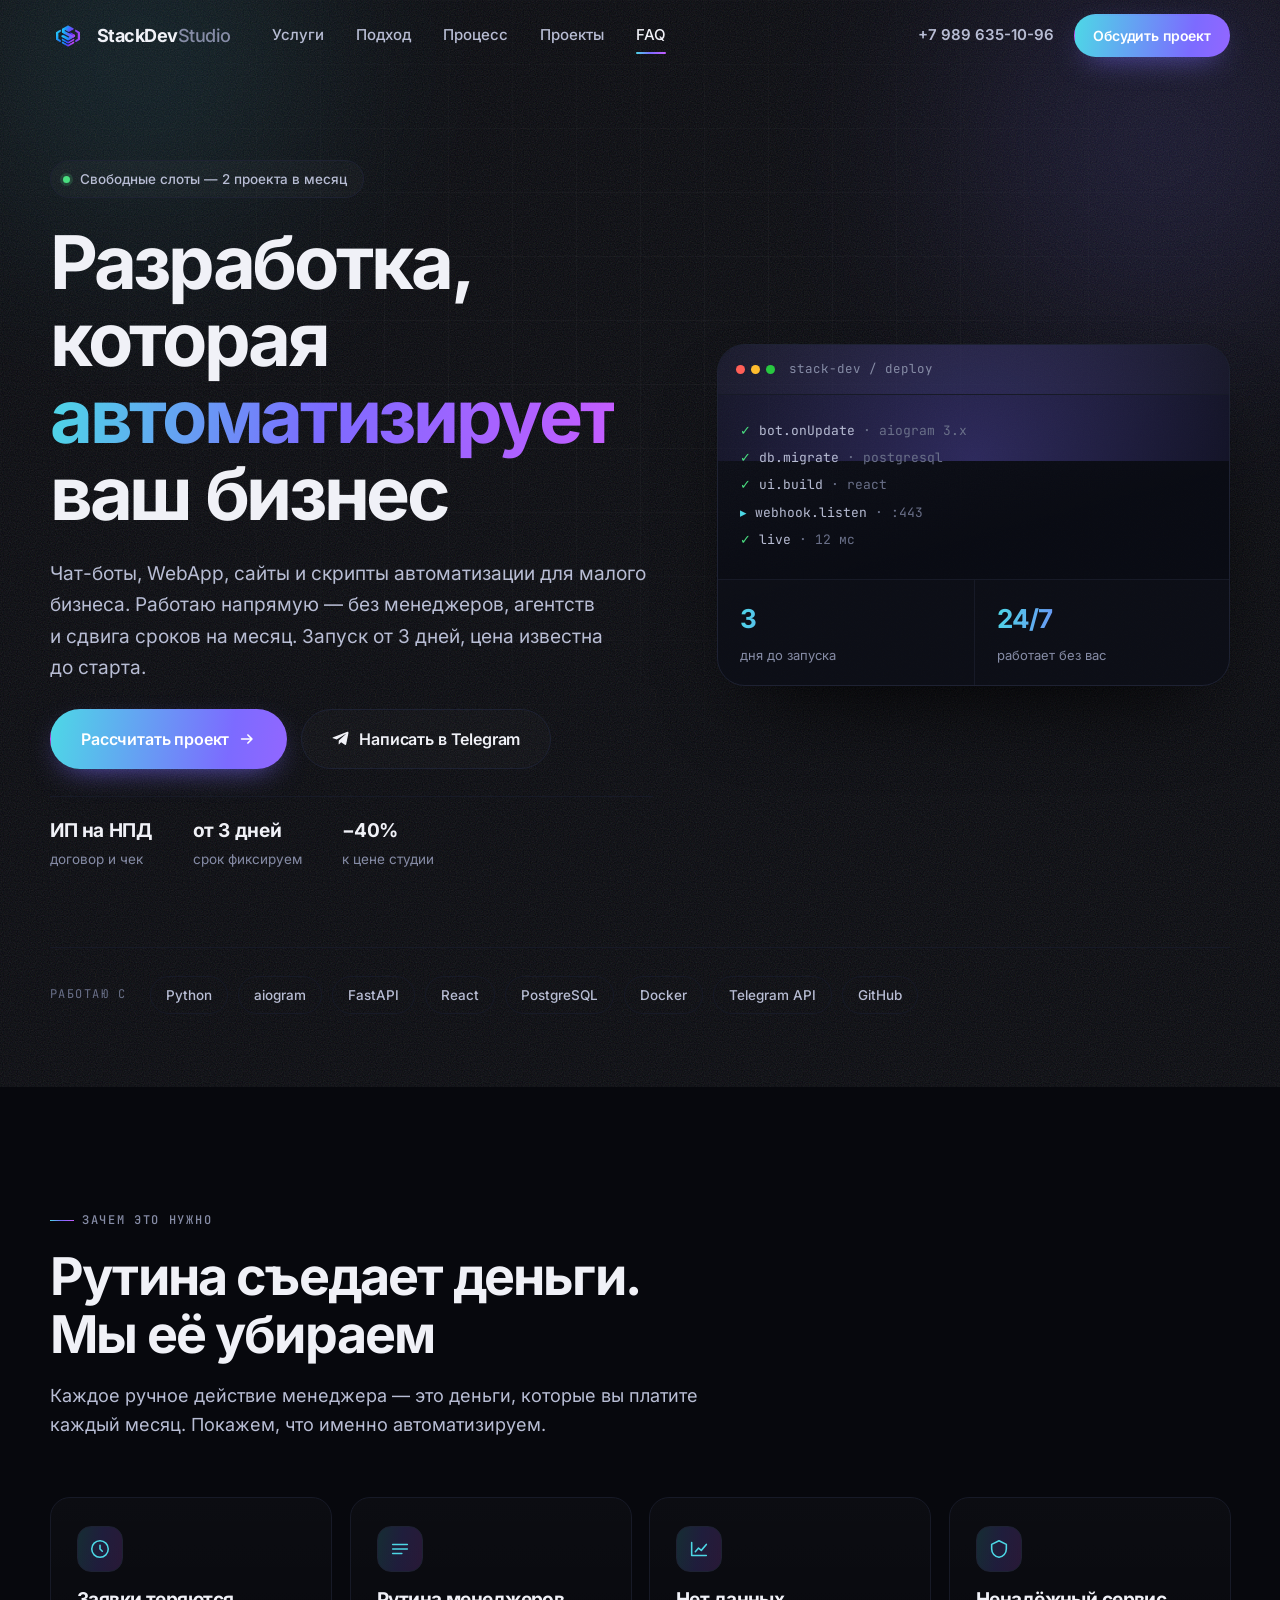
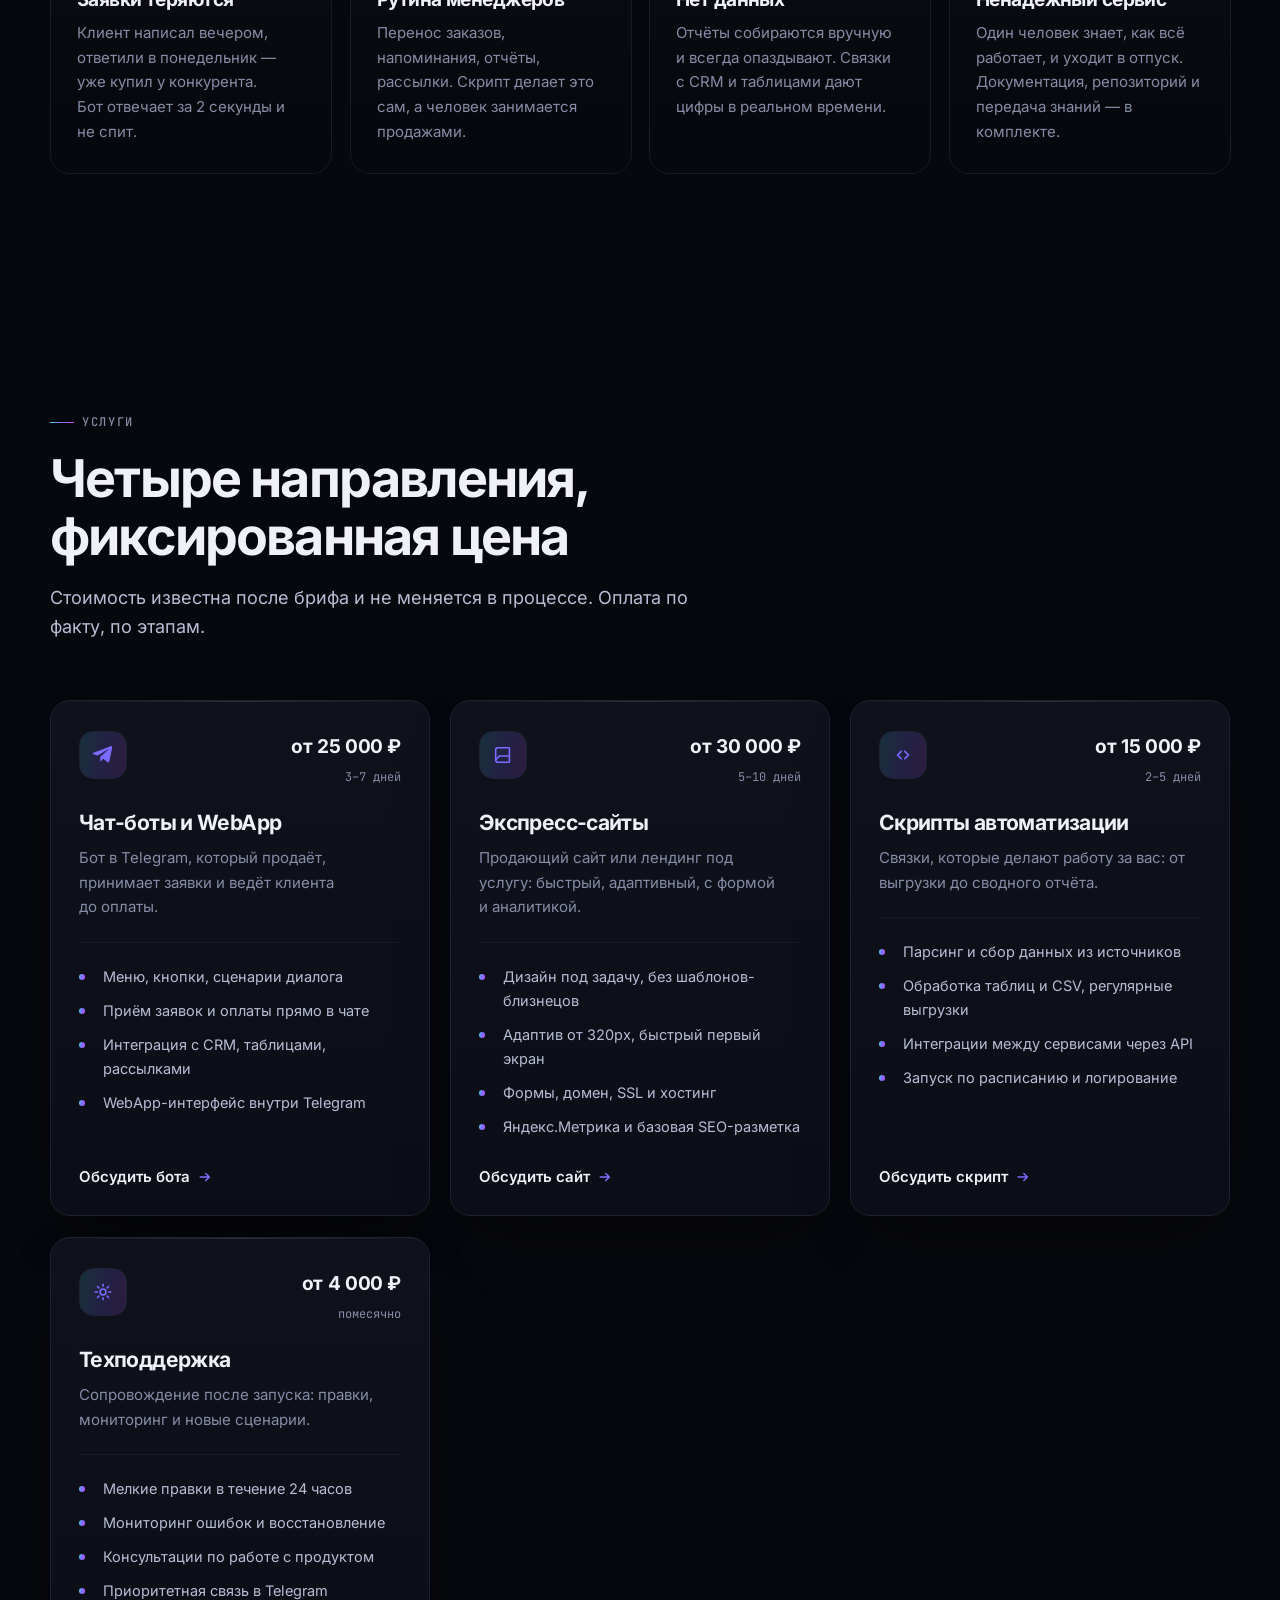
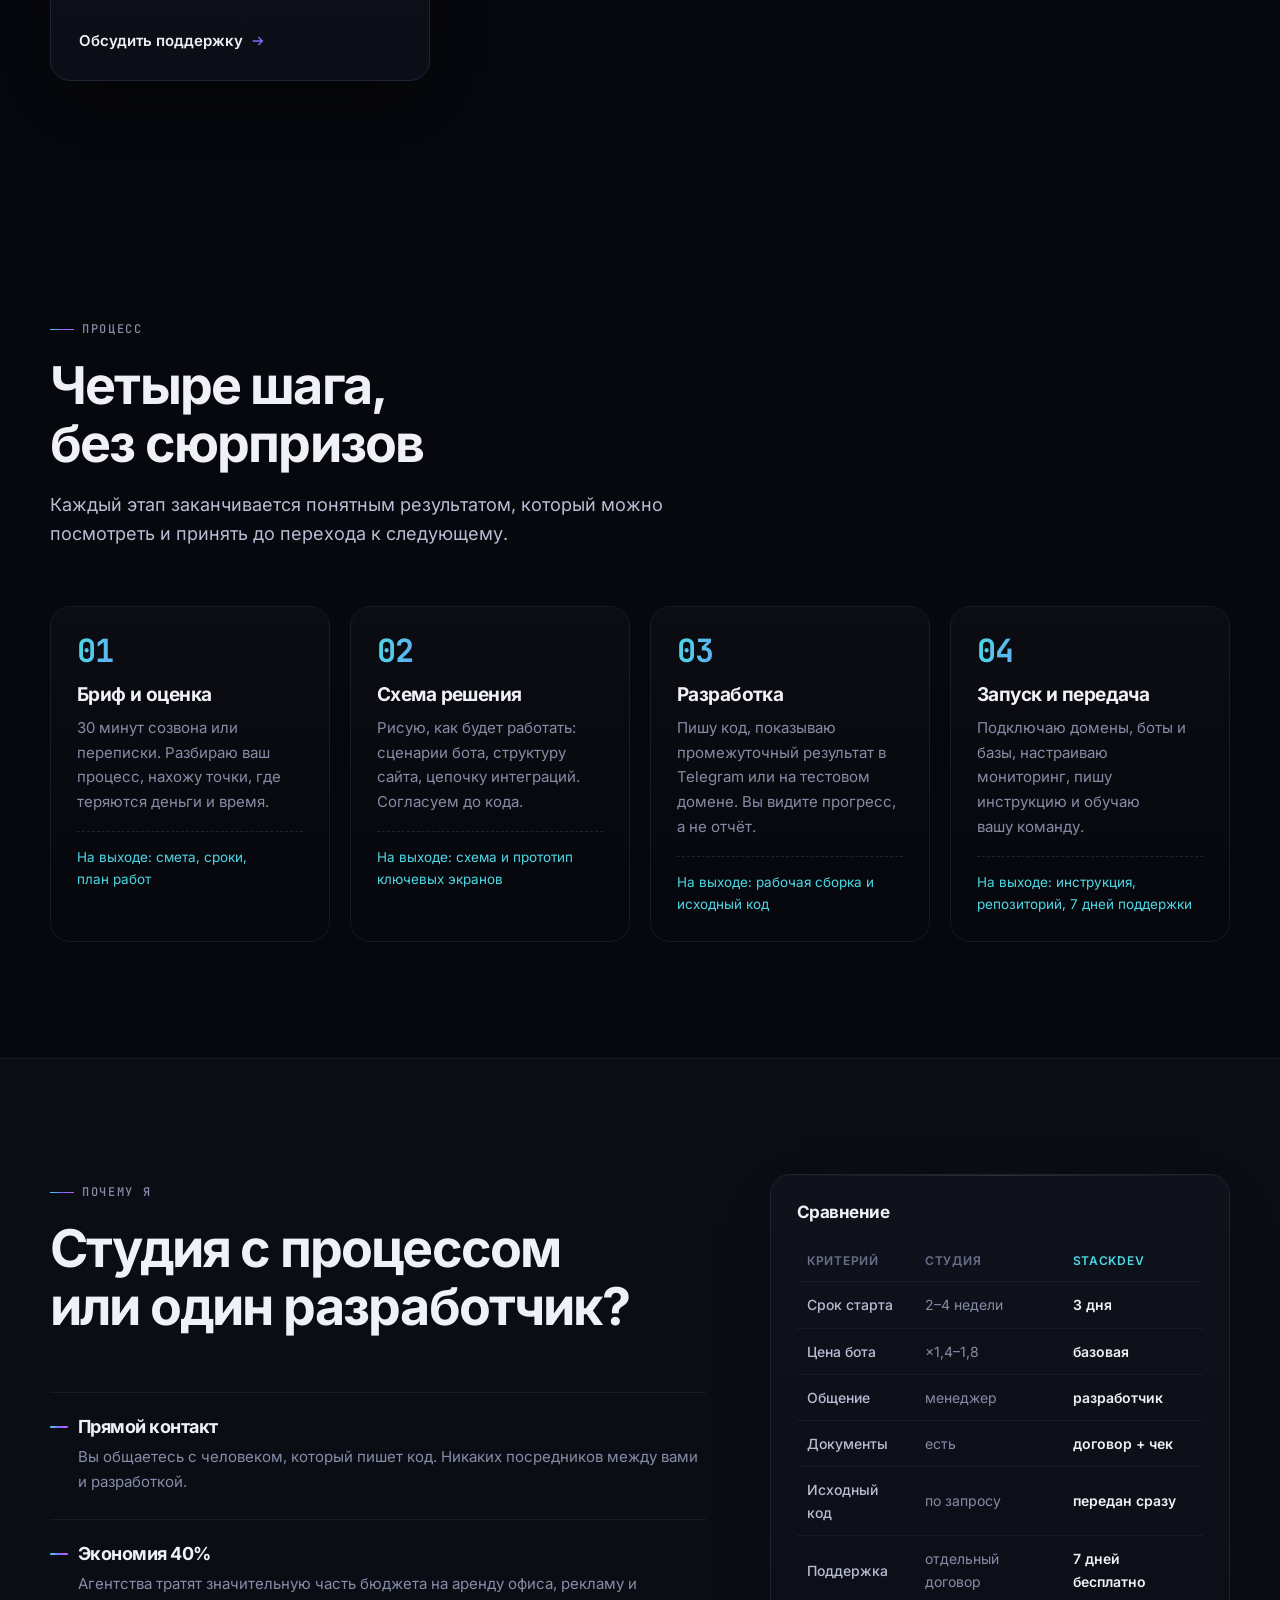
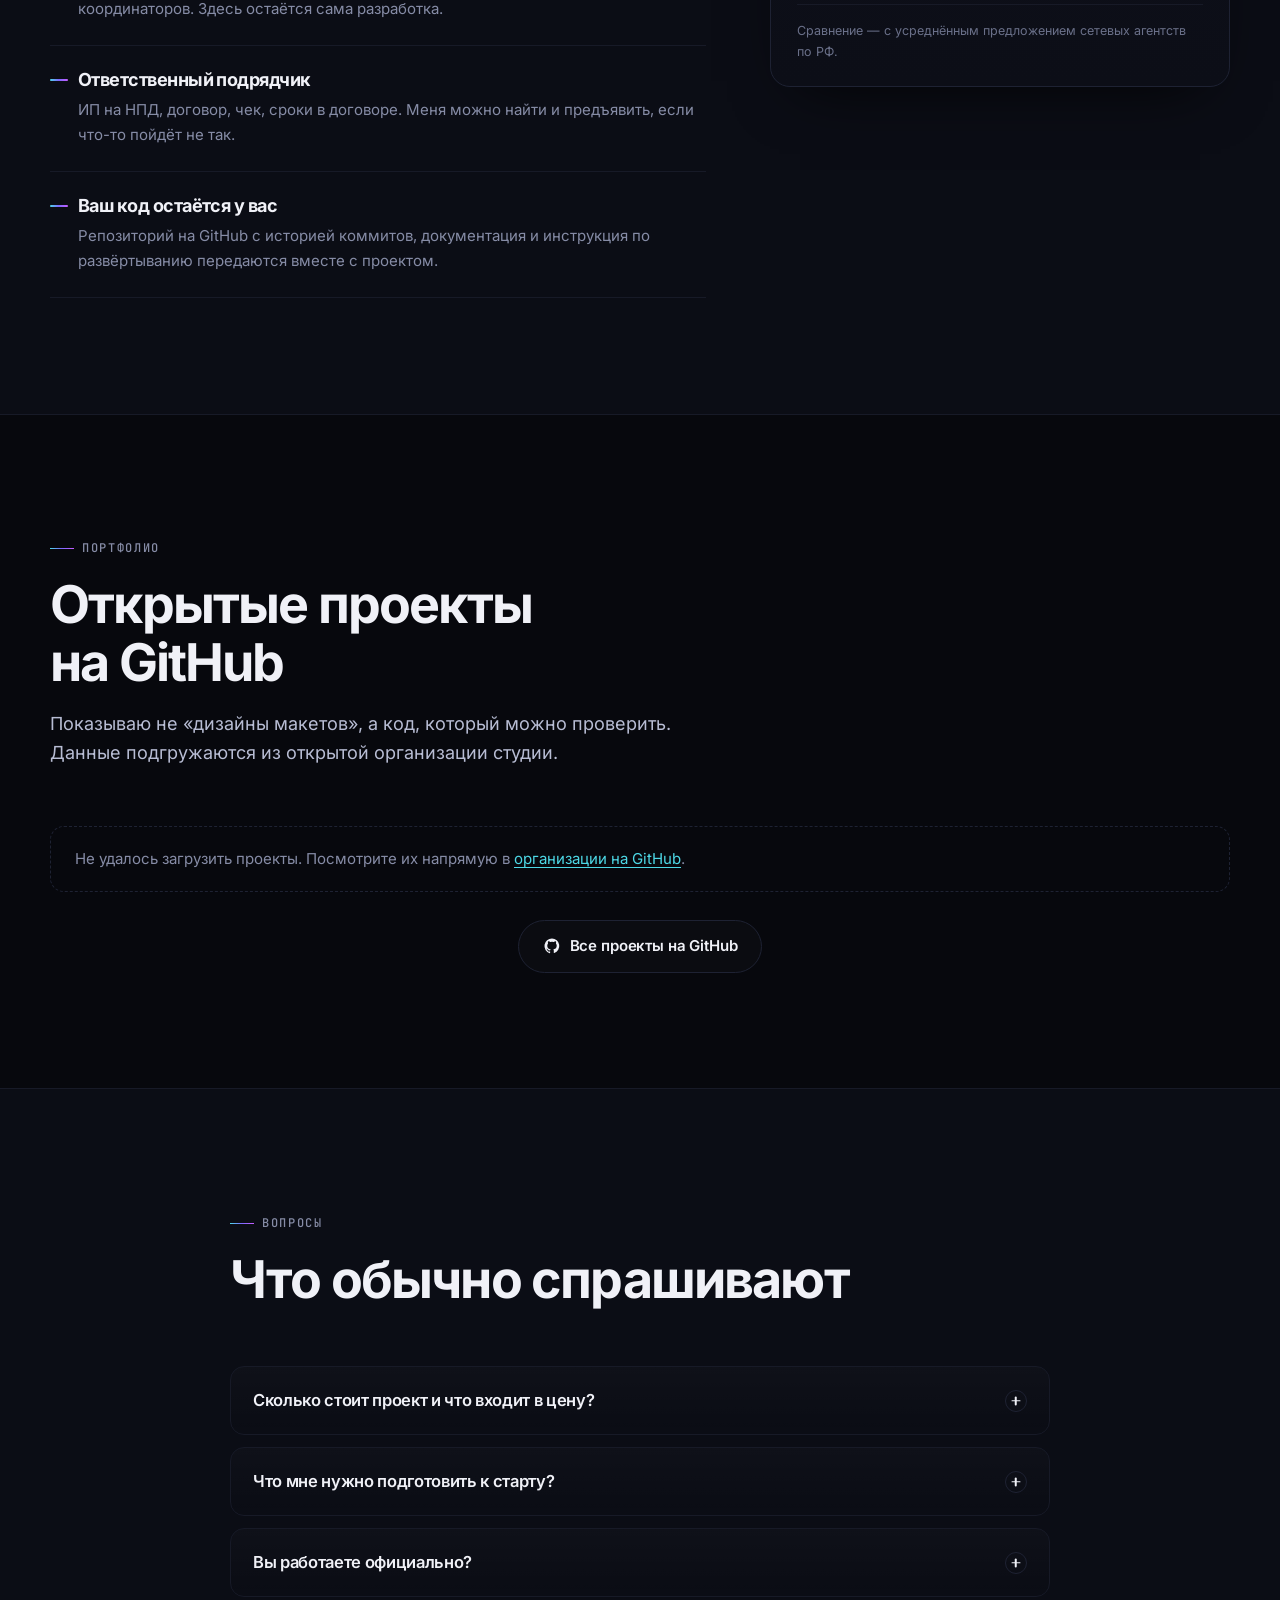
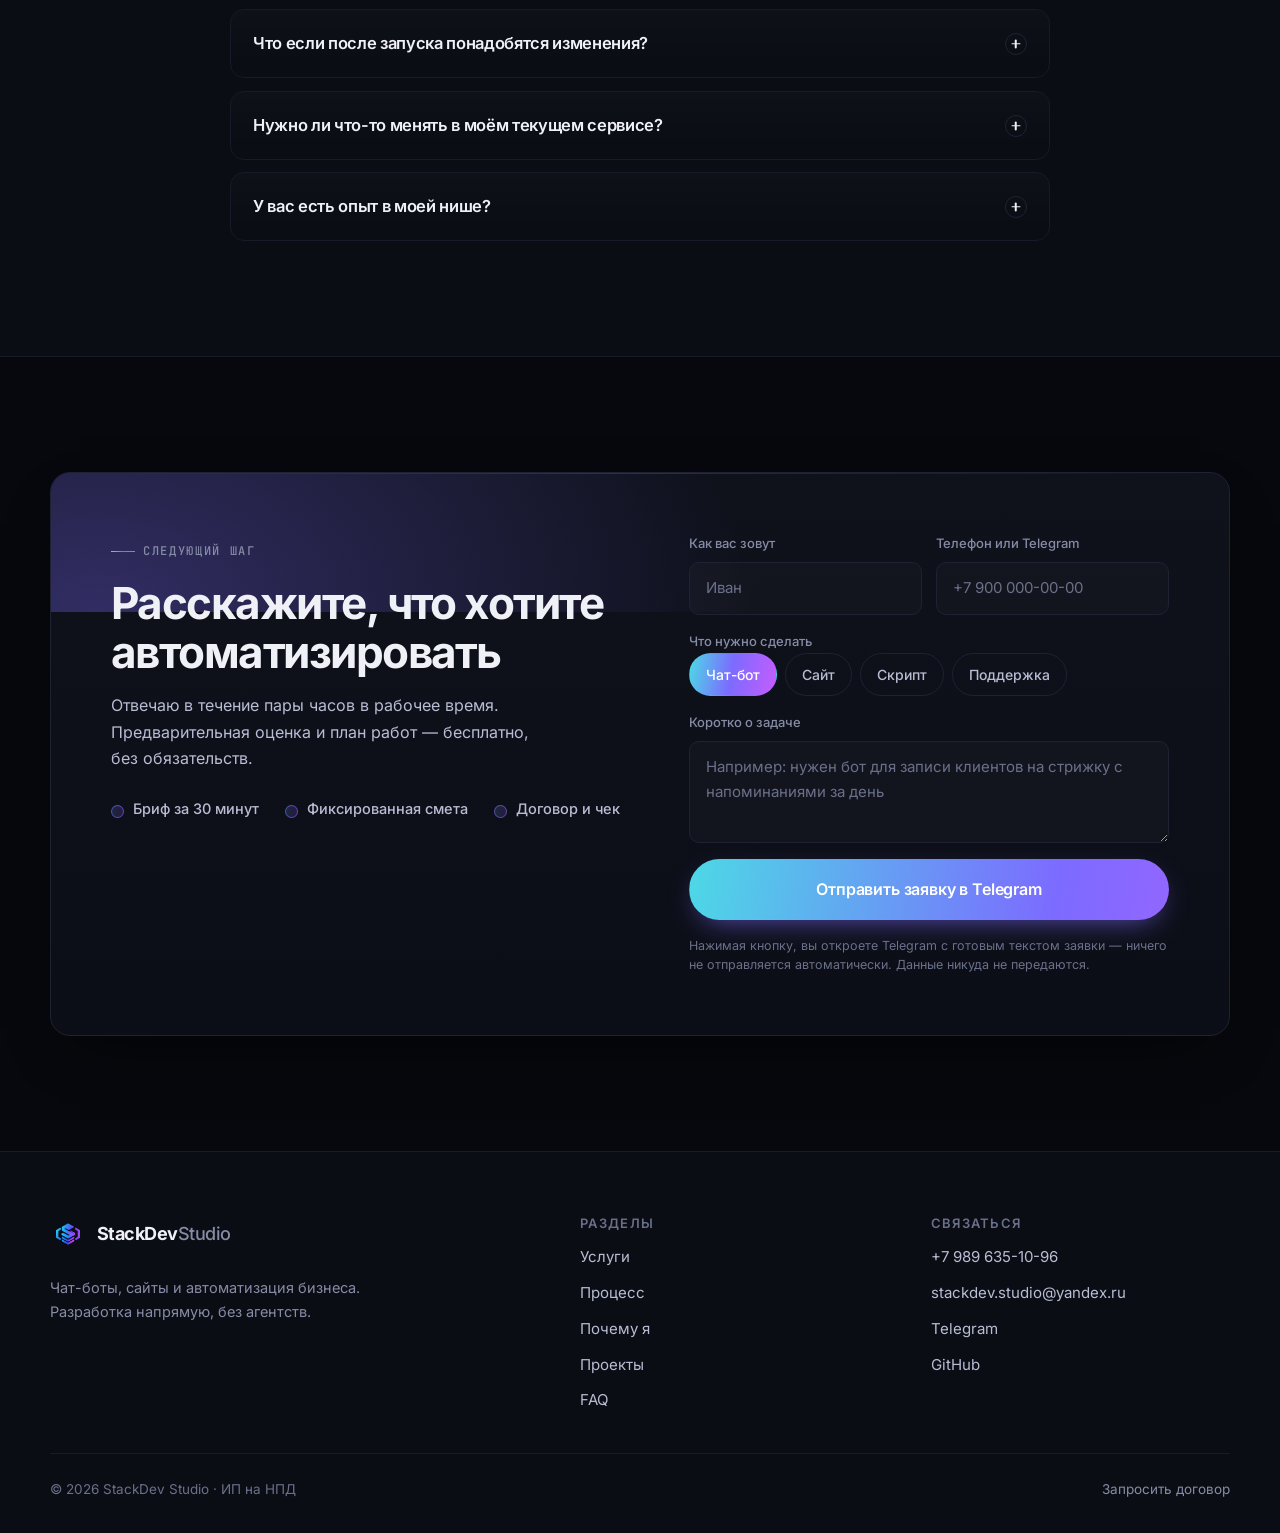
==== commit 1bbe42a6: "update index.html" ====
--- a/index.html
+++ b/index.html
@@ -1,825 +1,668 @@
 <!DOCTYPE html>
-<html lang="ru">
+<html lang="ru" class="no-js">
 <head>
 <meta charset="UTF-8">
-<meta name="viewport" content="width=device-width, initial-scale=1.0">
+<meta name="viewport" content="width=device-width, initial-scale=1, viewport-fit=cover">
+
 <title>StackDev Studio — чат-боты, сайты и автоматизация бизнеса</title>
-<meta name="description" content="Автоматизируем бизнес за 3 дня и дешевле студий на 40%. Чат-боты и WebApp от 25 000 ₽, экспресс-сайты от 30 000 ₽, скрипты автоматизации от 15 000 ₽. Официально: ИП на НПД, договор, чек.">
+<meta name="description" content="Разрабатываем чат-ботов и WebApp, экспресс-сайты и скрипты автоматизации для малого бизнеса. Запуск от 3 дней, цены ниже студийных на 40%. ИП на НПД, договор, чек.">
+<meta name="author" content="StackDev Studio">
 <meta name="theme-color" content="#07080d">
-<meta name="author" content="StackDev Studio">
+<meta name="color-scheme" content="dark">
 <link rel="canonical" href="https://stack-dev.ru/">
-<link rel="icon" href="icon.png">
-<link rel="apple-touch-icon" href="icon.png">
+
+<!-- Open Graph / Twitter -->
 <meta property="og:type" content="website">
 <meta property="og:site_name" content="StackDev Studio">
-<meta property="og:title" content="StackDev Studio — автоматизируем ваш бизнес за 3 дня">
-<meta property="og:description" content="Чат-боты, экспресс-сайты и скрипты автоматизации. Дешевле студий на 40%. ИП на НПД, договор, чек.">
+<meta property="og:locale" content="ru_RU">
 <meta property="og:url" content="https://stack-dev.ru/">
-<meta property="og:image" content="https://stack-dev.ru/icon.png">
-<meta property="og:locale" content="ru_RU">
+<meta property="og:title" content="StackDev Studio — автоматизируем бизнес за 3 дня">
+<meta property="og:description" content="Чат-боты, WebApp, экспресс-сайты и скрипты автоматизации. Дешевле студий на 40%. ИП на НПД, договор, чек.">
+<meta property="og:image" content="https://stack-dev.ru/og-image.jpg">
+<meta property="og:image:width" content="1200">
+<meta property="og:image:height" content="630">
 <meta name="twitter:card" content="summary_large_image">
+<meta name="twitter:title" content="StackDev Studio — автоматизируем бизнес за 3 дня">
+<meta name="twitter:description" content="Чат-боты, WebApp, экспресс-сайты и скрипты автоматизации. Запуск от 3 дней.">
+<meta name="twitter:image" content="https://stack-dev.ru/og-image.jpg">
+
+<!-- Icons -->
+<link rel="icon" href="favicon-32.png" sizes="32x32" type="image/png">
+<link rel="icon" href="favicon-96.png" sizes="96x96" type="image/png">
+<link rel="apple-touch-icon" href="apple-touch-icon.png">
+<link rel="manifest" href="site.webmanifest">
+
+<!-- Self-hosted fonts: no third-party request, works offline -->
+<link rel="preload" href="assets/fonts/inter-var-cyrillic.woff2" as="font" type="font/woff2" crossorigin>
+<link rel="stylesheet" href="assets/css/fonts.css">
+<link rel="stylesheet" href="assets/css/site.css">
+
+<script>document.documentElement.className=document.documentElement.className.replace('no-js','js')</script>
+
 <script type="application/ld+json">
 {
   "@context": "https://schema.org",
-  "@type": "ProfessionalService",
-  "name": "StackDev Studio",
-  "url": "https://stack-dev.ru/",
-  "image": "https://stack-dev.ru/icon.png",
-  "email": "stackdev.studio@yandex.ru",
-  "telephone": "+79896351096",
-  "description": "Разработка чат-ботов, экспресс-сайтов и скриптов автоматизации для малого бизнеса. Срок от 3 дней.",
-  "areaServed": "RU",
-  "priceRange": "от 4 000 ₽",
-  "founder": { "@type": "Person", "name": "Мельников М. А." },
-  "sameAs": ["https://github.com/StackDev-Studio"],
-  "makesOffer": [
-    { "@type": "Offer", "itemOffered": { "@type": "Service", "name": "Чат-боты и WebApp" }, "price": "25000", "priceCurrency": "RUB" },
-    { "@type": "Offer", "itemOffered": { "@type": "Service", "name": "Экспресс-сайты" }, "price": "30000", "priceCurrency": "RUB" },
-    { "@type": "Offer", "itemOffered": { "@type": "Service", "name": "Скрипты автоматизации" }, "price": "15000", "priceCurrency": "RUB" },
-    { "@type": "Offer", "itemOffered": { "@type": "Service", "name": "Техподдержка" }, "price": "4000", "priceCurrency": "RUB" }
+  "@graph": [
+    {
+      "@type": "ProfessionalService",
+      "@id": "https://stack-dev.ru/#studio",
+      "name": "StackDev Studio",
+      "url": "https://stack-dev.ru/",
+      "logo": "https://stack-dev.ru/assets/img/logo.png",
+      "image": "https://stack-dev.ru/og-image.jpg",
+      "email": "stackdev.studio@yandex.ru",
+      "telephone": "+7-989-635-10-96",
+      "priceRange": "от 4 000 ₽",
+      "areaServed": "RU",
+      "address": { "@type": "PostalAddress", "addressCountry": "RU" },
+      "founder": { "@type": "Person", "name": "Мельников М. А." },
+      "sameAs": ["https://github.com/StackDev-Studio"],
+      "description": "Разработка чат-ботов, WebApp, экспресс-сайтов и скриптов автоматизации для малого бизнеса. Срок от 3 дней.",
+      "hasOfferCatalog": {
+        "@type": "OfferCatalog",
+        "name": "Услуги",
+        "itemListElement": [
+          { "@type": "Offer", "price": "25000", "priceCurrency": "RUB", "itemOffered": { "@type": "Service", "name": "Чат-боты и WebApp для Telegram" } },
+          { "@type": "Offer", "price": "30000", "priceCurrency": "RUB", "itemOffered": { "@type": "Service", "name": "Экспресс-сайты" } },
+          { "@type": "Offer", "price": "15000", "priceCurrency": "RUB", "itemOffered": { "@type": "Service", "name": "Скрипты автоматизации" } },
+          { "@type": "Offer", "price": "4000", "priceCurrency": "RUB", "itemOffered": { "@type": "Service", "name": "Техническая поддержка" } }
+        ]
+      }
+    },
+    {
+      "@type": "WebSite",
+      "@id": "https://stack-dev.ru/#website",
+      "url": "https://stack-dev.ru/",
+      "name": "StackDev Studio",
+      "inLanguage": "ru-RU",
+      "publisher": { "@id": "https://stack-dev.ru/#studio" }
+    }
+  ]
+ }
+</script>
+
+<script type="application/ld+json">
+{
+  "@context": "https://schema.org",
+  "@type": "FAQPage",
+  "@id": "https://stack-dev.ru/#faq",
+  "mainEntity": [
+    {
+      "@type": "Question",
+      "name": "Сколько стоит проект и что входит в цену?",
+      "acceptedAnswer": { "@type": "Answer", "text": "Стоимость фиксируется после брифа и не растёт в процессе. В цену входят весь объём работ, тестирование, запуск на вашей инфраструктуре, документация и 7 дней поддержки после сдачи. Дополнительно оплачиваются только сторонние сервисы — хостинг, API, домены, — и только если вы их используете." }
+    },
+    {
+      "@type": "Question",
+      "name": "Что мне нужно подготовить к старту?",
+      "acceptedAnswer": { "@type": "Answer", "text": "На старте достаточно понимать, что делает ваш бизнес-процесс и где в нём больше всего ручной работы. Тексты, логотип и доступы к сервисам пригодятся позже — если их пока нет, помогу сформулировать. От вас нужен один короткий созвон и доступ к нужным аккаунтам." }
+    },
+    {
+      "@type": "Question",
+      "name": "Вы работаете официально?",
+      "acceptedAnswer": { "@type": "Answer", "text": "Да. Работаю как ИП на НПД: заключаю договор, выставляю чек, принимаю оплату на карту или по счёту для юрлиц. Все права на переданные материалы по условиям договора ваши." }
+    },
+    {
+      "@type": "Question",
+      "name": "Что если после запуска понадобятся изменения?",
+      "acceptedAnswer": { "@type": "Answer", "text": "Мелкие правки входят в гарантийную неделю и делаются бесплатно. Дальше можно либо продолжить на сопровождении от 4 000 ₽ в месяц, либо разово заказать доработку — по оценке за пару часов." }
+    },
+    {
+      "@type": "Question",
+      "name": "Нужно ли что-то менять в моём текущем сервисе?",
+      "acceptedAnswer": { "@type": "Answer", "text": "Нет. Стандартные задачи решаются через API или выгрузку в CSV. Если сервис закрытый и без интеграции, предложу альтернативу или честно скажу, что не получится, до начала работ." }
+    },
+    {
+      "@type": "Question",
+      "name": "У вас есть опыт в моей нише?",
+      "acceptedAnswer": { "@type": "Answer", "text": "Открытые проекты на GitHub показывают стек и качество кода. Накоплены готовые решения для типовых задач: запись на услугу, приём оплаты, рассылки, выгрузка отчётов. Это ускоряет разработку и снижает цену." }
+    }
   ]
 }
 </script>
-<style>
-*,*::before,*::after{box-sizing:border-box}
-:root{
-  --bg:#07080d; --bg-2:#0b0d15; --panel:#0e1018; --panel-2:#12141f;
-  --border:#1e2130; --border-soft:#171a26;
-  --text:#e9eaf2; --muted:#9ba0b8; --muted-2:#6f7490;
-  --accent:#7c6bff; --accent-2:#4dd8e6; --accent-soft:rgba(124,107,255,.12);
-  --radius:16px; --radius-lg:22px;
-  --shadow:0 30px 70px -34px rgba(0,0,0,.95);
-  --ease:cubic-bezier(.22,.61,.36,1);
-  --mono:ui-monospace,"SF Mono","JetBrains Mono","Cascadia Code",Consolas,monospace;
-  --sans:-apple-system,BlinkMacSystemFont,"Segoe UI",Roboto,"Helvetica Neue",Arial,sans-serif;
-}
-html{scroll-behavior:smooth;scroll-padding-top:96px}
-body{margin:0;font-family:var(--sans);background:var(--bg);color:var(--text);line-height:1.6;-webkit-font-smoothing:antialiased;text-rendering:optimizeLegibility;overflow-x:hidden}
-h1,h2,h3,h4{margin:0;font-weight:700;letter-spacing:-.03em;line-height:1.12}
-p{margin:0}
-a{color:inherit;text-decoration:none}
-img{max-width:100%;display:block}
-::selection{background:rgba(124,107,255,.35)}
-:focus-visible{outline:2px solid var(--accent);outline-offset:3px;border-radius:8px}
-.container{width:min(1140px,100% - 44px);margin-inline:auto}
-.mono{font-family:var(--mono);font-variant-numeric:tabular-nums;letter-spacing:-.01em}
-.skip{position:absolute;left:-999px;top:10px;z-index:1000;background:var(--accent);color:#fff;padding:10px 16px;border-radius:10px}
-.skip:focus{left:16px}
-.sr{position:absolute;width:1px;height:1px;overflow:hidden;clip:rect(0 0 0 0)}
-
-/* background */
-.bg{position:fixed;inset:0;z-index:-1;pointer-events:none;overflow:hidden}
-.bg::before{content:"";position:absolute;inset:-2px;
-  background-image:linear-gradient(rgba(255,255,255,.028) 1px,transparent 1px),linear-gradient(90deg,rgba(255,255,255,.028) 1px,transparent 1px);
-  background-size:64px 64px;
-  -webkit-mask-image:radial-gradient(ellipse 110% 62% at 50% 0%,#000 0%,transparent 74%);
-  mask-image:radial-gradient(ellipse 110% 62% at 50% 0%,#000 0%,transparent 74%)}
-.orb{position:absolute;border-radius:50%;filter:blur(90px);opacity:.5;will-change:transform}
-.orb-1{width:540px;height:540px;top:-170px;left:-130px;background:radial-gradient(circle,rgba(124,107,255,.55),transparent 70%)}
-.orb-2{width:460px;height:460px;top:220px;right:-170px;background:radial-gradient(circle,rgba(77,216,230,.26),transparent 70%)}
-
-/* header */
-header{position:sticky;top:0;z-index:100;border-bottom:1px solid transparent;transition:background .45s var(--ease),border-color .45s var(--ease)}
-header.scrolled{background:rgba(7,8,13,.72);backdrop-filter:blur(18px) saturate(140%);-webkit-backdrop-filter:blur(18px) saturate(140%);border-bottom-color:var(--border-soft)}
-.nav{display:flex;align-items:center;gap:18px;height:74px}
-.brand{display:flex;align-items:center;gap:11px;font-weight:700;letter-spacing:-.02em;font-size:17px}
-.brand img{width:34px;height:34px;border-radius:10px;box-shadow:0 8px 20px -9px rgba(124,107,255,.95)}
-.brand b{color:var(--accent);font-weight:700}
-.nav-links{display:flex;align-items:center;gap:4px;margin-left:auto}
-.nav-links a{font-size:14px;color:var(--muted);padding:9px 13px;border-radius:10px;transition:color .25s var(--ease),background .25s var(--ease)}
-.nav-links a:hover{color:var(--text);background:rgba(255,255,255,.045)}
-/* header CTA — pinned to the top-right corner of the viewport (header is sticky) */
-.nav-cta{position:absolute;top:16px;right:22px;z-index:2;display:inline-flex;align-items:center;gap:7px;font-size:14px;font-weight:600;padding:10px 18px;border-radius:11px;border:1px solid rgba(124,107,255,.45);background:linear-gradient(135deg,rgba(138,123,255,.16),rgba(106,88,255,.12));color:var(--text);box-shadow:0 12px 28px -16px rgba(124,107,255,.95);transition:border-color .3s var(--ease),transform .3s var(--ease),background .3s var(--ease),box-shadow .3s var(--ease)}
-.nav-cta:hover{border-color:rgba(124,107,255,.8);background:linear-gradient(135deg,rgba(138,123,255,.28),rgba(106,88,255,.2));transform:translateY(-1px);box-shadow:0 18px 36px -16px rgba(124,107,255,1)}
-@media (min-width:981px){.nav{padding-right:196px}}
-/* burger + mobile menu */
-.burger{display:none;margin-left:auto;width:42px;height:42px;border:1px solid var(--border);background:var(--panel);border-radius:11px;cursor:pointer;padding:0;align-items:center;justify-content:center}
-.burger span{display:block;width:17px;height:1.6px;background:var(--text);border-radius:2px;position:relative;transition:background .3s var(--ease)}
-.burger span::before,.burger span::after{content:"";position:absolute;left:0;width:17px;height:1.6px;background:var(--text);border-radius:2px;transition:transform .3s var(--ease)}
-.burger span::before{top:-5.5px}.burger span::after{top:5.5px}
-body.menu-open .burger span{background:transparent}
-body.menu-open .burger span::before{transform:translateY(5.5px) rotate(45deg)}
-body.menu-open .burger span::after{transform:translateY(-5.5px) rotate(-45deg)}
-
-/* hero */
-.hero{position:relative;padding:128px 0 92px;text-align:center;overflow:hidden}
-.hero-glow{position:absolute;top:-170px;left:50%;width:780px;height:580px;transform:translateX(-50%);background:radial-gradient(ellipse at center,rgba(124,107,255,.22),transparent 68%);filter:blur(30px);pointer-events:none;will-change:transform}
-.hero-inner{position:relative;z-index:1}
-.badge{display:inline-flex;align-items:center;gap:9px;padding:7px 15px;border:1px solid rgba(124,107,255,.32);background:rgba(124,107,255,.09);border-radius:100px;font-size:13px;font-weight:500;color:#c6bdff;margin-bottom:26px}
-.badge .dot{width:7px;height:7px;border-radius:50%;background:#41e08b;box-shadow:0 0 0 0 rgba(65,224,139,.7);animation:pulse 2.4s var(--ease) infinite}
-@keyframes pulse{0%{box-shadow:0 0 0 0 rgba(65,224,139,.6)}70%{box-shadow:0 0 0 9px rgba(65,224,139,0)}100%{box-shadow:0 0 0 0 rgba(65,224,139,0)}}
-h1{font-size:clamp(34px,5.6vw,60px);font-weight:800;letter-spacing:-.045em;margin-bottom:22px}
-h1 .hl{background:linear-gradient(115deg,#a99bff 0%,#7c6bff 45%,#4dd8e6 100%);-webkit-background-clip:text;background-clip:text;-webkit-text-fill-color:transparent;color:transparent}
-.lead{max-width:640px;margin:0 auto 34px;color:var(--muted);font-size:clamp(15px,1.9vw,18px)}
-.lead b{color:var(--text);font-weight:600}
-.actions{display:flex;flex-wrap:wrap;gap:12px;justify-content:center}
-.btn{display:inline-flex;align-items:center;gap:9px;padding:14px 28px;border-radius:12px;font-size:15px;font-weight:600;border:1px solid transparent;cursor:pointer;transition:transform .3s var(--ease),background .3s var(--ease),border-color .3s var(--ease),box-shadow .3s var(--ease),color .3s var(--ease)}
-.btn svg{width:17px;height:17px;flex:none}
-.btn-primary{background:linear-gradient(135deg,#8a7bff,#6a58ff);color:#fff;box-shadow:0 18px 40px -18px rgba(124,107,255,.9)}
-.btn-primary:hover{transform:translateY(-2px);box-shadow:0 24px 52px -18px rgba(124,107,255,1)}
-.btn-ghost{background:transparent;border-color:var(--border);color:var(--text)}
-.btn-ghost:hover{border-color:rgba(124,107,255,.5);background:rgba(124,107,255,.07);transform:translateY(-2px)}
-/* sections */
-section{padding:88px 0;position:relative}
-.section-head{max-width:640px;margin:0 auto 52px;text-align:center}
-.eyebrow{display:inline-flex;align-items:center;gap:8px;font-family:var(--mono);font-size:12px;letter-spacing:.14em;text-transform:uppercase;color:var(--accent);margin-bottom:14px}
-.eyebrow::before{content:"";width:18px;height:1px;background:linear-gradient(90deg,transparent,var(--accent))}
-h2{font-size:clamp(26px,3.6vw,38px);letter-spacing:-.04em;margin-bottom:14px}
-.section-head p{color:var(--muted);font-size:15px}
-.section-head p b{color:var(--text);font-weight:600}
-
-/* trust metrics */
-.trust{padding:0 0 88px}
-.metrics{display:grid;grid-template-columns:repeat(4,1fr);gap:1px;background:var(--border-soft);border:1px solid var(--border-soft);border-radius:var(--radius-lg);overflow:hidden}
-.metric{background:linear-gradient(180deg,rgba(14,16,24,.9),rgba(11,13,21,.9));padding:32px 26px;text-align:center;transition:background .4s var(--ease)}
-.metric:hover{background:linear-gradient(180deg,rgba(20,22,34,.95),rgba(13,15,24,.95))}
-.metric .num{font-family:var(--mono);font-size:clamp(28px,3.4vw,40px);font-weight:700;letter-spacing:-.03em;line-height:1;color:var(--text)}
-.metric .num i{font-style:normal;color:var(--accent)}
-.metric .cap{margin-top:12px;font-size:13px;color:var(--muted);line-height:1.45}
-
-/* services */
-.grid-4{display:grid;grid-template-columns:repeat(auto-fit,minmax(248px,1fr));gap:18px}
-.card{position:relative;background:linear-gradient(180deg,var(--panel),var(--bg-2));border:1px solid var(--border);border-radius:var(--radius);padding:26px;transition:transform .5s var(--ease),border-color .5s var(--ease),box-shadow .5s var(--ease)}
-.card::after{content:"";position:absolute;inset:0;border-radius:inherit;padding:1px;background:radial-gradient(220px 140px at var(--mx,50%) var(--my,0%),rgba(124,107,255,.45),transparent 70%);-webkit-mask:linear-gradient(#000 0 0) content-box,linear-gradient(#000 0 0);-webkit-mask-composite:xor;mask-composite:exclude;opacity:0;transition:opacity .5s var(--ease);pointer-events:none}
-.card:hover{transform:translateY(-4px);border-color:rgba(124,107,255,.42);box-shadow:0 30px 60px -34px rgba(124,107,255,.55)}
-.card:hover::after{opacity:1}
-.card-icon{width:46px;height:46px;border-radius:12px;display:grid;place-items:center;background:rgba(124,107,255,.1);border:1px solid rgba(124,107,255,.22);color:var(--accent);margin-bottom:18px;transition:transform .5s var(--ease),background .5s var(--ease)}
-.card:hover .card-icon{transform:scale(1.08);background:rgba(124,107,255,.16)}
-.card-icon svg{width:23px;height:23px}
-.card h3{font-size:18px;margin-bottom:9px}
-.card p{font-size:14px;color:var(--muted);margin-bottom:20px}
-.price{font-family:var(--mono);font-size:19px;font-weight:700;color:var(--accent);letter-spacing:-.02em}
-.price small{font-size:12.5px;color:var(--muted-2);font-weight:400}
-.price-note{display:block;font-family:var(--sans);font-size:12.5px;color:var(--muted-2);font-weight:400;margin-top:4px;letter-spacing:0}
-
-/* process */
-.steps{display:grid;grid-template-columns:repeat(4,1fr);gap:22px;position:relative}
-.steps::before{content:"";position:absolute;top:19px;left:6%;right:6%;height:1px;background:linear-gradient(90deg,transparent,rgba(124,107,255,.55) 12%,rgba(77,216,230,.5) 88%,transparent)}
-.step{position:relative;text-align:center;padding-top:0}
-.step .mark{width:38px;height:38px;margin:0 auto 20px;border-radius:50%;display:grid;place-items:center;background:var(--bg);border:1px solid var(--border);color:var(--accent);font-family:var(--mono);font-size:12.5px;position:relative;z-index:1;transition:border-color .4s var(--ease),transform .4s var(--ease),box-shadow .4s var(--ease)}
-.step:hover .mark{border-color:rgba(124,107,255,.6);transform:translateY(-2px);box-shadow:0 0 0 5px rgba(124,107,255,.08)}
-.step h3{font-size:15.5px;margin-bottom:7px}
-.step p{font-size:13.5px;color:var(--muted);max-width:230px;margin:0 auto}
-/* why */
-.why-grid{display:grid;grid-template-columns:repeat(auto-fit,minmax(240px,1fr));gap:18px}
-.why{display:flex;gap:16px;padding:24px;background:var(--panel);border:1px solid var(--border);border-radius:var(--radius);transition:border-color .5s var(--ease),transform .5s var(--ease)}
-.why:hover{border-color:rgba(124,107,255,.35);transform:translateY(-3px)}
-.why .ic{flex:none;width:38px;height:38px;border-radius:10px;display:grid;place-items:center;background:rgba(124,107,255,.1);color:var(--accent)}
-.why .ic svg{width:19px;height:19px}
-.why h3{font-size:15.5px;margin-bottom:6px}
-.why p{font-size:13.5px;color:var(--muted)}
-
-/* projects / github */
-.repo-grid{display:grid;grid-template-columns:repeat(auto-fill,minmax(300px,1fr));gap:18px}
-.repo{position:relative;display:flex;flex-direction:column;gap:14px;background:linear-gradient(180deg,var(--panel),var(--bg-2));border:1px solid var(--border);border-radius:var(--radius);padding:22px;min-height:190px;transition:transform .5s var(--ease),border-color .5s var(--ease),box-shadow .5s var(--ease)}
-.repo:hover{transform:translateY(-4px);border-color:rgba(124,107,255,.42);box-shadow:0 30px 60px -34px rgba(124,107,255,.5)}
-.repo-top{display:flex;align-items:flex-start;justify-content:space-between;gap:12px}
-.repo-name{font-size:16px;font-weight:600;letter-spacing:-.02em;display:flex;align-items:center;gap:9px;word-break:break-word}
-.repo-name svg{width:16px;height:16px;flex:none;color:var(--muted-2)}
-.repo p{font-size:13.5px;color:var(--muted);flex:1}
-.repo .tag{flex:none;font-family:var(--mono);font-size:11.5px;padding:4px 9px;border-radius:100px;border:1px solid var(--border);color:var(--muted);background:rgba(255,255,255,.02)}
-.repo-meta{display:flex;flex-wrap:wrap;align-items:center;gap:14px;font-family:var(--mono);font-size:12px;color:var(--muted-2)}
-.repo-meta .lang{display:inline-flex;align-items:center;gap:7px;color:var(--muted)}
-.repo-meta .lang i{width:9px;height:9px;border-radius:50%;background:var(--accent);display:inline-block}
-.repo-cta{display:inline-flex;align-items:center;gap:7px;font-size:13px;font-weight:600;color:var(--accent);align-self:flex-start;margin-top:2px}
-.repo-cta svg{width:14px;height:14px;transition:transform .35s var(--ease)}
-.repo:hover .repo-cta svg{transform:translate(2px,-2px)}
-.skeleton{min-height:190px;border-radius:var(--radius);border:1px solid var(--border);background:linear-gradient(100deg,var(--panel) 30%,var(--panel-2) 50%,var(--panel) 70%);background-size:220% 100%;animation:shimmer 1.5s infinite linear}
-@keyframes shimmer{0%{background-position:200% 0}100%{background-position:-40% 0}}
-.github-bar{display:flex;flex-wrap:wrap;align-items:center;justify-content:space-between;gap:14px;margin-top:26px;padding-top:24px;border-top:1px solid var(--border-soft)}
-.github-bar p{font-size:13.5px;color:var(--muted-2)}
-.github-bar .note{font-family:var(--mono);font-size:12px;color:var(--muted-2)}
-
-/* CTA */
-.cta-wrap{padding:24px 0 96px}
-.cta{position:relative;text-align:center;padding:64px 40px;border-radius:26px;overflow:hidden;background:radial-gradient(120% 140% at 50% 0%,rgba(124,107,255,.16),rgba(11,13,21,.6) 60%)}
-.cta::before{content:"";position:absolute;inset:0;border-radius:inherit;padding:1px;background:linear-gradient(135deg,rgba(124,107,255,.6),rgba(77,216,230,.35),rgba(124,107,255,.15));-webkit-mask:linear-gradient(#000 0 0) content-box,linear-gradient(#000 0 0);-webkit-mask-composite:xor;mask-composite:exclude;pointer-events:none}
-.cta h2{font-size:clamp(26px,3.6vw,40px);margin-bottom:14px}
-.cta p{color:var(--muted);max-width:520px;margin:0 auto 30px}
-.cta .actions{position:relative;z-index:1}
-.contacts{display:flex;flex-wrap:wrap;gap:10px 22px;justify-content:center;margin-top:26px;font-family:var(--mono);font-size:13px;color:var(--muted-2)}
-.contacts a{color:var(--muted);transition:color .25s var(--ease)}
-.contacts a:hover{color:var(--accent)}
-
-/* footer */
-footer{border-top:1px solid var(--border-soft);padding:56px 0 34px;background:linear-gradient(180deg,transparent,rgba(9,10,17,.8))}
-.f-top{display:grid;grid-template-columns:1.4fr 1fr 1fr;gap:40px;margin-bottom:44px}
-.f-brand{display:flex;flex-direction:column;gap:14px;max-width:300px}
-.f-brand .brand{font-size:18px}
-.f-brand p{font-size:13.5px;color:var(--muted)}
-.f-col h4{font-size:13px;font-family:var(--mono);letter-spacing:.12em;text-transform:uppercase;color:var(--muted-2);margin-bottom:16px;font-weight:500}
-.f-col ul{list-style:none;margin:0;padding:0;display:flex;flex-direction:column;gap:11px}
-.f-col a,.f-col span{font-size:14px;color:var(--muted);transition:color .25s var(--ease)}
-.f-col a:hover{color:var(--accent)}
-.f-bottom{display:flex;flex-wrap:wrap;gap:10px 18px;justify-content:space-between;align-items:center;padding-top:26px;border-top:1px solid var(--border-soft);font-size:12.5px;color:var(--muted-2)}
-.f-bottom .reqs{font-family:var(--mono);letter-spacing:-.01em}
-/* mobile menu */
-.mobile{position:fixed;inset:74px 16px auto;z-index:99;display:none;flex-direction:column;gap:2px;padding:10px;border:1px solid var(--border);border-radius:18px;background:rgba(11,13,21,.94);backdrop-filter:blur(20px);-webkit-backdrop-filter:blur(20px);box-shadow:var(--shadow)}
-.mobile a{padding:13px 15px;border-radius:11px;font-size:15px;color:var(--muted);transition:background .25s var(--ease),color .25s var(--ease)}
-.mobile a:hover{background:rgba(124,107,255,.1);color:var(--text)}
-.mobile .btn{margin-top:6px;justify-content:center}
-body.menu-open .mobile{display:flex}
-body.menu-open{overflow:hidden}
-
-/* reveal on scroll */
-.reveal{opacity:0;transform:translateY(20px);transition:opacity .8s var(--ease),transform .8s var(--ease)}
-.reveal.in{opacity:1;transform:none}
-
-/* custom cursor (desktop only) */
-.cursor{position:fixed;top:0;left:0;width:26px;height:26px;border:1.5px solid rgba(124,107,255,.6);border-radius:50%;pointer-events:none;z-index:9999;transform:translate(-50%,-50%);opacity:0;transition:width .3s var(--ease),height .3s var(--ease),border-color .3s var(--ease),opacity .4s var(--ease)}
-.cursor.hover{width:44px;height:44px;border-color:rgba(77,216,230,.75);background:rgba(124,107,255,.06)}
-@media (hover:none),(pointer:coarse){.cursor{display:none}}
-
-/* responsive */
-@media (max-width:980px){
-  .nav-links{display:none}
-  .nav-cta{display:none}
-  .burger{display:inline-flex}
-  .metrics{grid-template-columns:repeat(2,1fr)}
-  .steps{grid-template-columns:repeat(2,1fr);row-gap:34px}
-  .steps::before{display:none}
-  .f-top{grid-template-columns:1fr 1fr}
-  .f-brand{grid-column:1/-1;max-width:none}
-}
-@media (max-width:640px){
-  section{padding:64px 0}
-  .hero{padding:92px 0 68px}
-  .trust{padding:0 0 64px}
-  .cta-wrap{padding:8px 0 72px}
-  .cta{padding:44px 22px;border-radius:20px}
-  .actions .btn{width:100%;justify-content:center}
-  .steps{grid-template-columns:1fr}
-  .step p{max-width:none}
-  .f-top{grid-template-columns:1fr;gap:30px}
-  .f-bottom{flex-direction:column;align-items:flex-start}
-}
-@media (prefers-reduced-motion:reduce){
-  html{scroll-behavior:auto}
-  *,*::before,*::after{animation-duration:.001ms!important;animation-iteration-count:1!important;transition-duration:.001ms!important}
-  .reveal{opacity:1;transform:none}
-  .hero-glow,.orb{display:none}
-}
-</style>
 </head>
+
 <body>
-<a class="skip" href="#main">Перейти к содержимому</a>
-<div class="bg" aria-hidden="true">
-  <div class="orb orb-1" data-orb data-depth="30"></div>
-  <div class="orb orb-2" data-orb data-depth="-18"></div>
-</div>
-
-<header id="top">
-  <div class="container">
-    <nav class="nav" aria-label="Основная навигация">
-      <a class="brand" href="#top">
-        <img src="icon.png" alt="StackDev Studio" width="34" height="34">
-        <span>Stack<b>Dev</b> Studio</span>
-      </a>
-      <div class="nav-links">
-        <a href="#services">Услуги</a>
-        <a href="#process">Как работаем</a>
-        <a href="#why">Почему мы</a>
-        <a href="#projects">Проекты</a>
-      </div>
-      <button class="burger" type="button" aria-label="Открыть меню" aria-expanded="false" aria-controls="mobile-menu"><span></span></button>
+<a class="skip-link" href="#main">Перейти к содержимому</a>
+
+<!-- Scroll progress -->
+<div class="scroll-progress" aria-hidden="true"><span></span></div>
+
+<!-- ============================== HEADER ============================== -->
+<header class="site-header" id="top">
+  <div class="container header-inner">
+    <a class="brand" href="#top" aria-label="StackDev Studio — на главную">
+      <img class="brand-mark" src="assets/img/logo.png" width="36" height="36" alt="" aria-hidden="true">
+      <span class="brand-text">StackDev<span>Studio</span></span>
+    </a>
+
+    <nav class="nav" id="nav" aria-label="Основная навигация">
+      <a href="#services">Услуги</a>
+      <a href="#how">Подход</a>
+      <a href="#process">Процесс</a>
+      <a href="#works">Проекты</a>
+      <a href="#faq">FAQ</a>
     </nav>
+
+    <div class="header-actions">
+      <a class="header-phone" href="tel:+79896351096">+7 989 635-10-96</a>
+      <a class="btn btn-primary btn-sm" href="#contact">Обсудить проект</a>
+    </div>
+
+    <!-- Mobile-only CTA: the desktop header button is hidden on small screens,
+         so the drawer carries its own primary action. -->
+    <a class="nav-cta btn btn-primary" href="#contact">Обсудить проект</a>
+
+    <button class="burger" type="button" aria-label="Меню" aria-expanded="false" aria-controls="nav">
+      <span></span><span></span>
+    </button>
   </div>
 </header>
 
-<nav class="mobile" id="mobile-menu" aria-label="Мобильная навигация">
-  <a href="#services">Услуги</a>
-  <a href="#process">Как работаем</a>
-  <a href="#why">Почему мы</a>
-  <a href="#projects">Проекты</a>
-  <a href="#contact">Контакты</a>
-</nav>
-
 <main id="main">
-
-  <section class="hero" aria-labelledby="hero-title">
-    <div class="hero-glow" data-parallax data-depth="60" aria-hidden="true"></div>
+<!-- ============================== HERO ============================== -->
+  <section class="hero">
+    <div class="hero-bg" aria-hidden="true">
+      <div class="hero-grid"></div>
+      <div class="hero-orb orb-a"></div>
+      <div class="hero-orb orb-b"></div>
+      <div class="hero-noise"></div>
+    </div>
+
     <div class="container hero-inner">
-      <span class="badge"><span class="dot"></span> Доступен для новых проектов</span>
-      <h1 id="hero-title">Автоматизируем ваш бизнес за&nbsp;<span class="hl">3 дня</span><br>Дешевле студий на&nbsp;<span class="hl">40%</span></h1>
-      <p class="lead">Чат-боты, экспресс-сайты и скрипты автоматизации для малого бизнеса. Фиксированная цена, договор и чек. <b>Вы платите за результат, а не за часы.</b></p>
-      <div class="actions">
-        <a class="btn btn-primary" href="#contact">Обсудить проект
-          <svg viewBox="0 0 24 24" fill="none" stroke="currentColor" stroke-width="1.8" stroke-linecap="round" stroke-linejoin="round" aria-hidden="true"><path d="M5 12h14"/><path d="M13 6l6 6-6 6"/></svg>
-        </a>
-        <a class="btn btn-ghost" href="#services">Смотреть услуги</a>
-      </div>
-    </div>
-  </section>
-
-  <section class="trust" aria-label="Ключевые показатели">
+      <div class="hero-copy">
+        <p class="eyebrow reveal">
+          <span class="dot"></span>
+          Свободные слоты — 2 проекта в месяц
+        </p>
+
+        <h1 class="hero-title reveal" data-delay="1">
+          Разработка, которая<br>
+          <span class="grad">автоматизирует</span><br>
+          ваш бизнес
+        </h1>
+
+        <p class="hero-lead reveal" data-delay="2">
+          Чат-боты, WebApp, сайты и скрипты автоматизации для малого бизнеса.
+          Работаю напрямую — без менеджеров, агентств и сдвига сроков на месяц.
+          Запуск от 3 дней, цена известна до старта.
+        </p>
+
+        <div class="hero-actions reveal" data-delay="3">
+          <a class="btn btn-primary btn-lg" href="#contact">
+            Рассчитать проект
+            <svg viewBox="0 0 20 20" width="18" height="18" aria-hidden="true">
+              <path d="M4 10h11M11 5.5 15.5 10 11 14.5" fill="none" stroke="currentColor" stroke-width="1.8" stroke-linecap="round" stroke-linejoin="round"/>
+            </svg>
+          </a>
+          <a class="btn btn-ghost btn-lg" href="https://t.me/StackDevStudio" target="_blank" rel="noopener">
+            <svg viewBox="0 0 24 24" width="18" height="18" aria-hidden="true">
+              <path d="M21.9 4.3 18.9 19c-.2 1-.9 1.3-1.8.8l-4.9-3.6-2.4 2.3c-.3.3-.5.5-1 .5l.3-5 9.1-8.2c.4-.3-.1-.5-.6-.2L6.3 12.6l-4.8-1.5c-1-.3-1-1 .2-1.5l18.8-7.2c.9-.3 1.6.2 1.4 1.9Z" fill="currentColor"/>
+            </svg>
+            Написать в Telegram
+          </a>
+        </div>
+
+        <ul class="hero-proof reveal" data-delay="4">
+          <li><strong>ИП на НПД</strong><span>договор и чек</span></li>
+          <li><strong>от 3 дней</strong><span>срок фиксируем</span></li>
+          <li><strong>−40%</strong><span>к цене студии</span></li>
+        </ul>
+      </div>
+
+      <!-- Product mock: an abstract "deployment" panel that shows the craft -->
+      <div class="hero-visual reveal" data-delay="3" aria-hidden="true">
+        <div class="mock">
+          <div class="mock-glow"></div>
+          <div class="mock-bar">
+            <span class="mock-dots"><i></i><i></i><i></i></span>
+            <span class="mock-title">stack-dev / deploy</span>
+          </div>
+          <div class="mock-body">
+            <div class="mock-line"><span class="tok-ok">✓</span> bot.onUpdate <span class="tok-dim">· aiogram 3.x</span></div>
+            <div class="mock-line"><span class="tok-ok">✓</span> db.migrate <span class="tok-dim">· postgresql</span></div>
+            <div class="mock-line"><span class="tok-ok">✓</span> ui.build <span class="tok-dim">· react</span></div>
+            <div class="mock-line"><span class="tok-run">▸</span> webhook.listen <span class="tok-dim">· :443</span></div>
+            <div class="mock-line mock-cursor"><span class="tok-ok">✓</span> live <span class="tok-dim">· 12 мс</span></div>
+          </div>
+          <div class="mock-stats">
+            <div><b>3</b><span>дня до запуска</span></div>
+            <div><b>24/7</b><span>работает без вас</span></div>
+          </div>
+        </div>
+      </div>
+    </div>
+
+    <!-- Logos / trust strip -->
     <div class="container">
-      <div class="metrics" data-stagger>
-        <div class="metric reveal">
-          <div class="num"><span data-count="3">0</span>&nbsp;<i>дня</i></div>
-          <div class="cap">средний срок запуска</div>
-        </div>
-        <div class="metric reveal">
-          <div class="num"><span data-count="40">0</span><i>%</i></div>
-          <div class="cap">экономия против студий</div>
-        </div>
-        <div class="metric reveal">
-          <div class="num"><span data-count="24">0</span><i>/7</i></div>
-          <div class="cap">поддержка и мониторинг</div>
-        </div>
-        <div class="metric reveal">
-          <div class="num"><span data-count="100">0</span><i>%</i></div>
-          <div class="cap">официально, ИП на НПД</div>
-        </div>
-      </div>
-    </div>
-  </section>
-
-  <section id="services" aria-labelledby="services-title">
+      <div class="stack-strip reveal">
+        <p class="stack-label">Работаю с</p>
+        <ul class="stack-list">
+          <li>Python</li><li>aiogram</li><li>FastAPI</li><li>React</li>
+          <li>PostgreSQL</li><li>Docker</li><li>Telegram API</li><li>GitHub</li>
+        </ul>
+      </div>
+    </div>
+  </section><!-- ============================== PROBLEM ============================== -->
+  <section class="section section-tight" id="how">
     <div class="container">
       <div class="section-head reveal">
-        <span class="eyebrow">Услуги</span>
-        <h2 id="services-title">Решения, которые окупаются</h2>
-        <p>Берём рутину на себя: от записи клиентов до отчётов. <b>Цены ниже студий, сроки — от 3 дней.</b></p>
-      </div>
-      <div class="grid-4" data-stagger>
-        <article class="card reveal">
-          <div class="card-icon">
-            <svg viewBox="0 0 24 24" fill="none" stroke="currentColor" stroke-width="1.7" stroke-linecap="round" stroke-linejoin="round" aria-hidden="true"><rect x="4" y="8" width="16" height="12" rx="3"/><path d="M12 8V4.5"/><circle cx="12" cy="3.5" r="1"/><path d="M9 13h.01M15 13h.01"/><path d="M9.5 16.5h5"/></svg>
-          </div>
-          <h3>Чат-боты и WebApp</h3>
-          <p>Бот записывает клиентов, отвечает на вопросы и принимает оплату. Экономит вам зарплату администратора.</p>
-          <div class="price">от 25 000 ₽<span class="price-note">за проект под ключ</span></div>
+        <p class="section-kicker">Зачем это нужно</p>
+        <h2 class="section-title">Рутина съедает деньги.<br>Мы её убираем</h2>
+        <p class="section-sub">
+          Каждое ручное действие менеджера — это деньги, которые вы платите
+          каждый месяц. Покажем, что именно автоматизируем.
+        </p>
+      </div>
+
+      <div class="problem-grid">
+        <article class="problem-card reveal">
+          <div class="problem-icon">
+            <svg viewBox="0 0 24 24" width="22" height="22"><path d="M12 8v4l2.5 2.5M12 3a9 9 0 1 1 0 18 9 9 0 0 1 0-18Z" fill="none" stroke="currentColor" stroke-width="1.7" stroke-linecap="round"/></svg>
+          </div>
+          <h3>Заявки теряются</h3>
+          <p>Клиент написал вечером, ответили в понедельник — уже купил у конкурента. Бот отвечает за 2 секунды и не спит.</p>
         </article>
-        <article class="card reveal">
-          <div class="card-icon">
-            <svg viewBox="0 0 24 24" fill="none" stroke="currentColor" stroke-width="1.7" stroke-linecap="round" stroke-linejoin="round" aria-hidden="true"><rect x="3" y="4" width="18" height="16" rx="2.5"/><path d="M3 9h18"/><path d="M6.5 6.5h.01M9 6.5h.01"/><path d="M7 12.5h5M7 15.5h8"/></svg>
-          </div>
-          <h3>Экспресс-сайты</h3>
-          <p>Адаптивный лендинг с формой заявок и интеграцией с мессенджерами. Готов к запуску рекламы за 3 дня.</p>
-          <div class="price">от 30 000 ₽<span class="price-note">дизайн + вёрстка + запуск</span></div>
+
+        <article class="problem-card reveal" data-delay="1">
+          <div class="problem-icon">
+            <svg viewBox="0 0 24 24" width="22" height="22"><path d="M4 7h16M4 12h16M4 17h10" fill="none" stroke="currentColor" stroke-width="1.7" stroke-linecap="round"/></svg>
+          </div>
+          <h3>Рутина менеджеров</h3>
+          <p>Перенос заказов, напоминания, отчёты, рассылки. Скрипт делает это сам, а человек занимается продажами.</p>
         </article>
-        <article class="card reveal">
-          <div class="card-icon">
-            <svg viewBox="0 0 24 24" fill="none" stroke="currentColor" stroke-width="1.7" stroke-linecap="round" stroke-linejoin="round" aria-hidden="true"><rect x="3" y="4" width="18" height="16" rx="2.5"/><path d="M7 9l2.5 2.5L7 14"/><path d="M12.5 15H17"/></svg>
-          </div>
-          <h3>Скрипты автоматизации</h3>
-          <p>Синхронизация баз, автораспределение заявок и обработка прайсов. Рутина выполняется без вас.</p>
-          <div class="price">от 15 000 ₽<span class="price-note">под ваши процессы</span></div>
+
+        <article class="problem-card reveal" data-delay="2">
+          <div class="problem-icon">
+            <svg viewBox="0 0 24 24" width="22" height="22"><path d="M4 19V5m0 14h16M8 15l3.5-4 3 2.5L20 7" fill="none" stroke="currentColor" stroke-width="1.7" stroke-linecap="round" stroke-linejoin="round"/></svg>
+          </div>
+          <h3>Нет данных</h3>
+          <p>Отчёты собираются вручную и всегда опаздывают. Связки с CRM и таблицами дают цифры в реальном времени.</p>
         </article>
-        <article class="card reveal">
-          <div class="card-icon">
-            <svg viewBox="0 0 24 24" fill="none" stroke="currentColor" stroke-width="1.7" stroke-linecap="round" stroke-linejoin="round" aria-hidden="true"><path d="M12 3l7.5 3v5.2c0 4.9-3.1 8.4-7.5 10.3C7.6 19.6 4.5 16.1 4.5 11.2V6z"/><path d="M9 12h2l1.4-2.8L14.5 15 16 12h1.5"/></svg>
-          </div>
-          <h3>Техподдержка</h3>
-          <p>Мониторинг, обновления под изменения API, резервные копии и правки. Ваш продукт живёт и развивается.</p>
-          <div class="price">от 4 000 ₽ <small>/мес</small><span class="price-note">реакция в течение часа</span></div>
+
+        <article class="problem-card reveal" data-delay="3">
+          <div class="problem-icon">
+            <svg viewBox="0 0 24 24" width="22" height="22"><path d="M12 3 4 7v5c0 4.5 3.3 8.3 8 9 4.7-.7 8-4.5 8-9V7l-8-4Z" fill="none" stroke="currentColor" stroke-width="1.7" stroke-linejoin="round"/></svg>
+          </div>
+          <h3>Ненадёжный сервис</h3>
+          <p>Один человек знает, как всё работает, и уходит в отпуск. Документация, репозиторий и передача знаний — в комплекте.</p>
         </article>
       </div>
     </div>
   </section>
 
-  <section id="process" aria-labelledby="process-title">
+  <!-- ============================== SERVICES ============================== -->
+  <section class="section" id="services">
     <div class="container">
       <div class="section-head reveal">
-        <span class="eyebrow">Процесс</span>
-        <h2 id="process-title">Как мы работаем</h2>
-        <p>Прозрачно и по шагам — вы всегда знаете, на каком этапе проект.</p>
-      </div>
-      <div class="steps" data-stagger>
-        <div class="step reveal">
-          <div class="mark">01</div>
-          <h3>Обсуждаем задачу</h3>
-          <p>Созвон 30 минут: разбираю процесс и предлагаю решение.</p>
-        </div>
-        <div class="step reveal">
-          <div class="mark">02</div>
-          <h3>Прототип и ТЗ</h3>
-          <p>Фиксируем объём, сроки и цену. Правки на этом этапе бесплатны.</p>
-        </div>
-        <div class="step reveal">
-          <div class="mark">03</div>
-          <h3>Разработка</h3>
-          <p>Пишу код и показываю рабочее демо каждые пару дней.</p>
-        </div>
-        <div class="step reveal">
-          <div class="mark">04</div>
-          <h3>Запуск и поддержка</h3>
-          <p>Разворачиваю, передаю доступы и остаюсь на связи.</p>
-        </div>
-      </div>
-    </div>
-  </section>
-
-  <svg width="0" height="0" style="position:absolute" aria-hidden="true" focusable="false">
-    <symbol id="i-gh" viewBox="0 0 24 24"><path fill="currentColor" d="M12 .5a11.5 11.5 0 0 0-3.6 22.4c.6.1.8-.3.8-.6v-2c-3.2.7-3.9-1.5-3.9-1.5-.5-1.3-1.3-1.7-1.3-1.7-1.1-.7.1-.7.1-.7 1.2.1 1.8 1.2 1.8 1.2 1.1 1.8 2.8 1.3 3.5 1 .1-.8.4-1.3.8-1.6-2.7-.3-5.5-1.3-5.5-5.9 0-1.3.5-2.4 1.2-3.2-.1-.3-.5-1.5.1-3.1 0 0 1-.3 3.3 1.2a11.5 11.5 0 0 1 6 0c2.3-1.5 3.3-1.2 3.3-1.2.6 1.6.2 2.8.1 3.1.8.8 1.2 1.9 1.2 3.2 0 4.6-2.8 5.6-5.5 5.9.4.4.8 1.1.8 2.3v3.3c0 .3.2.7.8.6A11.5 11.5 0 0 0 12 .5z"/></symbol>
-    <symbol id="i-ext" viewBox="0 0 24 24" fill="none" stroke="currentColor" stroke-width="1.8" stroke-linecap="round" stroke-linejoin="round"><path d="M7 17 17 7"/><path d="M9 7h8v8"/></symbol>
-    <symbol id="i-tg" viewBox="0 0 24 24"><path fill="currentColor" d="M11.944 0A12 12 0 0 0 0 12a12 12 0 0 0 12 12 12 12 0 0 0 12-12A12 12 0 0 0 12 0a12 12 0 0 0-.056 0zm4.962 7.224c.1-.002.321.023.465.14a.506.506 0 0 1 .171.325c.016.093.036.306.02.472-.18 1.898-.962 6.502-1.36 8.627-.168.9-.499 1.201-.82 1.23-.696.065-1.225-.46-1.9-.902-1.056-.693-1.653-1.124-2.678-1.8-1.185-.78-.417-1.21.26-1.91.178-.184 3.247-2.977 3.307-3.23.007-.03.014-.143-.054-.2s-.168-.038-.24-.022c-.104.023-1.762 1.12-4.975 3.288-.47.323-.897.48-1.28.472-.42-.008-1.23-.238-1.83-.434-.74-.24-1.324-.368-1.276-.777.024-.212.32-.43.885-.65 3.46-1.507 5.767-2.5 6.92-2.98 3.29-1.36 3.974-1.6 4.42-1.606z"/></symbol>
-  </svg>
-
-  <section id="why" aria-labelledby="why-title">
+        <p class="section-kicker">Услуги</p>
+        <h2 class="section-title">Четыре направления,<br>фиксированная цена</h2>
+        <p class="section-sub">
+          Стоимость известна после брифа и не меняется в процессе.
+          Оплата по факту, по этапам.
+        </p>
+      </div>
+
+      <div class="services-grid"><article class="service-card card reveal">
+          <div class="service-head">
+            <div class="service-icon">
+              <svg viewBox="0 0 24 24" width="22" height="22"><path d="M21.9 4.3 18.9 19c-.2 1-.9 1.3-1.8.8l-4.9-3.6-2.4 2.3c-.3.3-.5.5-1 .5l.3-5 9.1-8.2c.4-.3-.1-.5-.6-.2L6.3 12.6l-4.8-1.5c-1-.3-1-1 .2-1.5l18.8-7.2c.9-.3 1.6.2 1.4 1.9Z" fill="currentColor"/></svg>
+            </div>
+            <div class="service-price"><b>от 25 000 ₽</b><span>3–7 дней</span></div>
+          </div>
+          <h3>Чат-боты и WebApp</h3>
+          <p>Бот в Telegram, который продаёт, принимает заявки и ведёт клиента до оплаты.</p>
+          <ul class="service-list">
+            <li>Меню, кнопки, сценарии диалога</li>
+            <li>Приём заявок и оплаты прямо в чате</li>
+            <li>Интеграция с CRM, таблицами, рассылками</li>
+            <li>WebApp-интерфейс внутри Telegram</li>
+          </ul>
+          <a class="service-link" href="#contact">Обсудить бота <svg viewBox="0 0 20 20" width="16" height="16" aria-hidden="true"><path d="M4 10h11M11 5.5 15.5 10 11 14.5" fill="none" stroke="currentColor" stroke-width="1.8" stroke-linecap="round" stroke-linejoin="round"/></svg></a>
+        </article>
+
+        <article class="service-card card reveal" data-delay="1">
+          <div class="service-head">
+            <div class="service-icon">
+              <svg viewBox="0 0 24 24" width="22" height="22"><path d="M4 6.5A2.5 2.5 0 0 1 6.5 4H19v16H6.5A2.5 2.5 0 0 1 4 17.5v-11Z" fill="none" stroke="currentColor" stroke-width="1.7" stroke-linejoin="round"/><path d="M4 17.5 8 13h11" fill="none" stroke="currentColor" stroke-width="1.7" stroke-linejoin="round"/></svg>
+            </div>
+            <div class="service-price"><b>от 30 000 ₽</b><span>5–10 дней</span></div>
+          </div>
+          <h3>Экспресс-сайты</h3>
+          <p>Продающий сайт или лендинг под услугу: быстрый, адаптивный, с формой и аналитикой.</p>
+          <ul class="service-list">
+            <li>Дизайн под задачу, без шаблонов-близнецов</li>
+            <li>Адаптив от 320px, быстрый первый экран</li>
+            <li>Формы, домен, SSL и хостинг</li>
+            <li>Яндекс.Метрика и базовая SEO-разметка</li>
+          </ul>
+          <a class="service-link" href="#contact">Обсудить сайт <svg viewBox="0 0 20 20" width="16" height="16" aria-hidden="true"><path d="M4 10h11M11 5.5 15.5 10 11 14.5" fill="none" stroke="currentColor" stroke-width="1.8" stroke-linecap="round" stroke-linejoin="round"/></svg></a>
+        </article><article class="service-card card reveal" data-delay="2">
+          <div class="service-head">
+            <div class="service-icon">
+              <svg viewBox="0 0 24 24" width="22" height="22"><path d="m10 8-4 4 4 4M14 8l4 4-4 4" fill="none" stroke="currentColor" stroke-width="1.7" stroke-linecap="round" stroke-linejoin="round"/></svg>
+            </div>
+            <div class="service-price"><b>от 15 000 ₽</b><span>2–5 дней</span></div>
+          </div>
+          <h3>Скрипты автоматизации</h3>
+          <p>Связки, которые делают работу за вас: от выгрузки до сводного отчёта.</p>
+          <ul class="service-list">
+            <li>Парсинг и сбор данных из источников</li>
+            <li>Обработка таблиц и CSV, регулярные выгрузки</li>
+            <li>Интеграции между сервисами через API</li>
+            <li>Запуск по расписанию и логирование</li>
+          </ul>
+          <a class="service-link" href="#contact">Обсудить скрипт <svg viewBox="0 0 20 20" width="16" height="16" aria-hidden="true"><path d="M4 10h11M11 5.5 15.5 10 11 14.5" fill="none" stroke="currentColor" stroke-width="1.8" stroke-linecap="round" stroke-linejoin="round"/></svg></a>
+        </article>
+
+        <article class="service-card card reveal" data-delay="3">
+          <div class="service-head">
+            <div class="service-icon">
+              <svg viewBox="0 0 24 24" width="22" height="22"><circle cx="12" cy="12" r="3.2" fill="none" stroke="currentColor" stroke-width="1.7"/><path d="M12 3.5v2.2M12 18.3v2.2M20.5 12h-2.2M5.7 12H3.5M18 6l-1.6 1.6M7.6 16.4 6 18M18 18l-1.6-1.6M7.6 7.6 6 6" fill="none" stroke="currentColor" stroke-width="1.7" stroke-linecap="round"/></svg>
+            </div>
+            <div class="service-price"><b>от 4 000 ₽</b><span>помесячно</span></div>
+          </div>
+          <h3>Техподдержка</h3>
+          <p>Сопровождение после запуска: правки, мониторинг и новые сценарии.</p>
+          <ul class="service-list">
+            <li>Мелкие правки в течение 24 часов</li>
+            <li>Мониторинг ошибок и восстановление</li>
+            <li>Консультации по работе с продуктом</li>
+            <li>Приоритетная связь в Telegram</li>
+          </ul>
+          <a class="service-link" href="#contact">Обсудить поддержку <svg viewBox="0 0 20 20" width="16" height="16" aria-hidden="true"><path d="M4 10h11M11 5.5 15.5 10 11 14.5" fill="none" stroke="currentColor" stroke-width="1.8" stroke-linecap="round" stroke-linejoin="round"/></svg></a>
+        </article>
+      </div>
+    </div>
+  </section><!-- ============================== PROCESS ============================== -->
+  <section class="section" id="process">
     <div class="container">
       <div class="section-head reveal">
-        <span class="eyebrow">Почему мы</span>
-        <h2 id="why-title">Без менеджеров, посредников и сюрпризов</h2>
-        <p>Четыре причины, по которым с нами спокойно.</p>
-      </div>
-      <div class="why-grid" data-stagger>
-        <div class="why reveal">
-          <div class="ic"><svg viewBox="0 0 24 24" fill="none" stroke="currentColor" stroke-width="1.7" stroke-linecap="round" stroke-linejoin="round" aria-hidden="true"><path d="M12 3l7.5 3v5.2c0 4.9-3.1 8.4-7.5 10.3C7.6 19.6 4.5 16.1 4.5 11.2V6z"/><path d="M9 12l2 2 4-4.5"/></svg></div>
-          <div>
-            <h3>Работаем официально</h3>
-            <p>ИП на НПД: договор, чек и закрывающие документы. Никаких серых схем.</p>
-          </div>
+        <p class="section-kicker">Процесс</p>
+        <h2 class="section-title">Четыре шага,<br>без сюрпризов</h2>
+        <p class="section-sub">
+          Каждый этап заканчивается понятным результатом, который можно
+          посмотреть и принять до перехода к следующему.
+        </p>
+      </div>
+
+      <ol class="steps">
+        <li class="step reveal">
+          <span class="step-num">01</span>
+          <div class="step-body">
+            <h3>Бриф и оценка</h3>
+            <p>30 минут созвона или переписки. Разбираю ваш процесс, нахожу точки, где теряются деньги и время.</p>
+            <p class="step-out">На выходе: смета, сроки, план работ</p>
+          </div>
+        </li>
+        <li class="step reveal" data-delay="1">
+          <span class="step-num">02</span>
+          <div class="step-body">
+            <h3>Схема решения</h3>
+            <p>Рисую, как будет работать: сценарии бота, структуру сайта, цепочку интеграций. Согласуем до кода.</p>
+            <p class="step-out">На выходе: схема и прототип ключевых экранов</p>
+          </div>
+        </li>
+        <li class="step reveal" data-delay="2">
+          <span class="step-num">03</span>
+          <div class="step-body">
+            <h3>Разработка</h3>
+            <p>Пишу код, показываю промежуточный результат в Telegram или на тестовом домене. Вы видите прогресс, а не отчёт.</p>
+            <p class="step-out">На выходе: рабочая сборка и исходный код</p>
+          </div>
+        </li>
+        <li class="step reveal" data-delay="3">
+          <span class="step-num">04</span>
+          <div class="step-body">
+            <h3>Запуск и передача</h3>
+            <p>Подключаю домены, боты и базы, настраиваю мониторинг, пишу инструкцию и обучаю вашу команду.</p>
+            <p class="step-out">На выходе: инструкция, репозиторий, 7 дней поддержки</p>
+          </div>
+        </li>
+      </ol>
+    </div>
+  </section>
+
+  <!-- ============================== WHY ============================== -->
+  <section class="section section-alt" id="why">
+    <div class="container">
+      <div class="why-wrap">
+        <div class="why-copy">
+          <div class="section-head reveal">
+            <p class="section-kicker">Почему я</p>
+            <h2 class="section-title">Студия с процессом<br>или один разработчик?</h2>
+          </div>
+
+          <ul class="why-list">
+            <li class="reveal">
+              <h3>Прямой контакт</h3>
+              <p>Вы общаетесь с человеком, который пишет код. Никаких посредников между вами и разработкой.</p>
+            </li>
+            <li class="reveal" data-delay="1">
+              <h3>Экономия 40%</h3>
+              <p>Агентства тратят значительную часть бюджета на аренду офиса, рекламу и координаторов. Здесь остаётся сама разработка.</p>
+            </li>
+            <li class="reveal" data-delay="2">
+              <h3>Ответственный подрядчик</h3>
+              <p>ИП на НПД, договор, чек, сроки в договоре. Меня можно найти и предъявить, если что-то пойдёт не так.</p>
+            </li>
+            <li class="reveal" data-delay="3">
+              <h3>Ваш код остаётся у вас</h3>
+              <p>Репозиторий на GitHub с историей коммитов, документация и инструкция по развёртыванию передаются вместе с проектом.</p>
+            </li>
+          </ul>
         </div>
-        <div class="why reveal">
-          <div class="ic"><svg viewBox="0 0 24 24" fill="none" stroke="currentColor" stroke-width="1.7" stroke-linecap="round" stroke-linejoin="round" aria-hidden="true"><path d="M20 15a3 3 0 0 1-3 3H8l-4 3V6a3 3 0 0 1 3-3h10a3 3 0 0 1 3 3z"/><path d="M8.5 9h7M8.5 12h4"/></svg></div>
-          <div>
-            <h3>Прямая связь с разработчиком</h3>
-            <p>Общаетесь с тем, кто пишет код, а не с менеджером-посредником.</p>
-          </div>
-        </div>
-        <div class="why reveal">
-          <div class="ic"><svg viewBox="0 0 24 24" fill="none" stroke="currentColor" stroke-width="1.7" stroke-linecap="round" stroke-linejoin="round" aria-hidden="true"><circle cx="12" cy="12" r="8.5"/><path d="M12 7.5v9"/><path d="M14.5 9.6c0-1.1-1.1-1.9-2.5-1.9s-2.5.8-2.5 1.8 1.1 1.7 2.5 1.8 2.5.8 2.5 1.8-1.1 1.8-2.5 1.8-2.5-.8-2.5-1.9"/></svg></div>
-          <div>
-            <h3>Фиксированная цена</h3>
-            <p>Смета закрепляется в договоре: без «допов» и скрытых платежей.</p>
-          </div>
-        </div>
-        <div class="why reveal">
-          <div class="ic"><svg viewBox="0 0 24 24" fill="none" stroke="currentColor" stroke-width="1.7" stroke-linecap="round" stroke-linejoin="round" aria-hidden="true"><circle cx="12" cy="12" r="8.5"/><path d="M12 7.5V12l3 2"/></svg></div>
-          <div>
-            <h3>Сроки от 3 дней</h3>
-            <p>Пока студии согласуют ТЗ месяц, у вас продукт уже работает.</p>
-          </div>
-        </div>
-      </div>
-    </div>
-  </section>
-
-  <section id="projects" aria-labelledby="projects-title">
+
+        <aside class="why-compare card reveal" data-delay="2">
+          <h3 class="compare-title">Сравнение</h3>
+          <table class="compare-table">
+            <thead>
+              <tr><th scope="col">Критерий</th><th scope="col">Студия</th><th scope="col" class="is-us">StackDev</th></tr>
+            </thead>
+            <tbody>
+              <tr><th scope="row">Срок старта</th><td>2–4 недели</td><td class="is-us">3 дня</td></tr>
+              <tr><th scope="row">Цена бота</th><td>×1,4–1,8</td><td class="is-us">базовая</td></tr>
+              <tr><th scope="row">Общение</th><td>менеджер</td><td class="is-us">разработчик</td></tr>
+              <tr><th scope="row">Документы</th><td>есть</td><td class="is-us">договор + чек</td></tr>
+              <tr><th scope="row">Исходный код</th><td>по запросу</td><td class="is-us">передан сразу</td></tr>
+              <tr><th scope="row">Поддержка</th><td>отдельный договор</td><td class="is-us">7 дней бесплатно</td></tr>
+            </tbody>
+          </table>
+          <p class="compare-note">Сравнение — с усреднённым предложением сетевых агентств по РФ.</p>
+        </aside>
+      </div>
+    </div>
+  </section><!-- ============================== WORKS ============================== -->
+  <section class="section" id="works">
     <div class="container">
       <div class="section-head reveal">
-        <span class="eyebrow">Наши проекты</span>
-        <h2 id="projects-title">Живой код, а не портфолио на словах</h2>
-        <p>Карточки подтягиваются из GitHub API в реальном времени: язык, коммиты и дата обновления.</p>
-      </div>
-      <div class="repo-grid" id="repo-grid" data-stagger aria-live="polite">
-        <article class="repo reveal">
-          <div class="repo-top">
-            <h3 class="repo-name"><svg aria-hidden="true"><use href="#i-gh"/></svg>telegram-bot-zapis</h3>
-            <span class="tag">демо</span>
-          </div>
-          <p>Telegram-бот для записи клиентов в салон красоты: расписание, напоминания и оплата.</p>
-          <div class="repo-meta"><span class="lang"><i style="background:#3572A5"></i>Python</span><span>обновлён недавно</span></div>
-          <a class="repo-cta" href="https://github.com/StackDev-Studio" target="_blank" rel="noopener">Смотреть на GitHub <svg aria-hidden="true"><use href="#i-ext"/></svg></a>
-        </article>
-        <article class="repo reveal">
-          <div class="repo-top">
-            <h3 class="repo-name"><svg aria-hidden="true"><use href="#i-gh"/></svg>coffee-landing</h3>
-            <span class="tag">демо</span>
-          </div>
-          <p>Лендинг для кофейни: меню, карта, форма заявки и мгновенная отправка в Telegram.</p>
-          <div class="repo-meta"><span class="lang"><i style="background:#e34c26"></i>HTML</span><span>обновлён недавно</span></div>
-          <a class="repo-cta" href="https://github.com/StackDev-Studio" target="_blank" rel="noopener">Смотреть на GitHub <svg aria-hidden="true"><use href="#i-ext"/></svg></a>
-        </article>
-        <article class="repo reveal">
-          <div class="repo-top">
-            <h3 class="repo-name"><svg aria-hidden="true"><use href="#i-gh"/></svg>reports-automation</h3>
-            <span class="tag">демо</span>
-          </div>
-          <p>Скрипт автоматизации отчётов: собирает данные из CRM и формирует готовую таблицу.</p>
-          <div class="repo-meta"><span class="lang"><i style="background:#3572A5"></i>Python</span><span>обновлён недавно</span></div>
-          <a class="repo-cta" href="https://github.com/StackDev-Studio" target="_blank" rel="noopener">Смотреть на GitHub <svg aria-hidden="true"><use href="#i-ext"/></svg></a>
-        </article>
-      </div>
-      <div class="github-bar reveal">
-        <p>Проекты студии живут в открытом репозитории — исходники и история коммитов доступны каждому.</p>
-        <a class="repo-cta" href="https://github.com/StackDev-Studio" target="_blank" rel="noopener">github.com/StackDev-Studio <svg aria-hidden="true"><use href="#i-ext"/></svg></a>
+        <p class="section-kicker">Портфолио</p>
+        <h2 class="section-title">Открытые проекты<br>на GitHub</h2>
+        <p class="section-sub">
+          Показываю не «дизайны макетов», а код, который можно проверить.
+          Данные подгружаются из открытой организации студии.
+        </p>
+      </div>
+
+      <div class="repo-grid" id="repo-grid">
+        <noscript><p class="repo-fallback">Проекты доступны в организации <a href="https://github.com/StackDev-Studio" target="_blank" rel="noopener">StackDev-Studio на GitHub</a>.</p></noscript>
+      </div>
+
+      <p class="repo-error" id="repo-error" hidden>
+        Не удалось загрузить проекты. Посмотрите их напрямую в
+        <a href="https://github.com/StackDev-Studio" target="_blank" rel="noopener">организации на GitHub</a>.
+      </p>
+
+      <p class="repo-error" id="repo-empty" hidden>
+        Открытые кейсы ещё выкладываются — актуальные проекты всегда можно посмотреть в
+        <a href="https://github.com/StackDev-Studio" target="_blank" rel="noopener">организации на GitHub</a>.
+      </p>
+
+      <div class="works-foot reveal">
+        <a class="btn btn-ghost" href="https://github.com/StackDev-Studio" target="_blank" rel="noopener">
+          <svg viewBox="0 0 24 24" width="18" height="18" aria-hidden="true"><path d="M12 2a10 10 0 0 0-3.2 19.5c.5.1.7-.2.7-.5v-1.7c-2.8.6-3.4-1.4-3.4-1.4-.5-1.2-1.1-1.5-1.1-1.5-1-.7.1-.7.1-.7 1 .1 1.5 1 1.5 1 .9 1.6 2.4 1.1 3 .9.1-.7.4-1.1.7-1.4-2.2-.3-4.6-1.1-4.6-5 0-1.1.4-2 1-2.7-.1-.3-.4-1.3.1-2.7 0 0 .8-.3 2.7 1a9.4 9.4 0 0 1 5 0c1.9-1.3 2.7-1 2.7-1 .5 1.4.2 2.4.1 2.7.6.7 1 1.6 1 2.7 0 3.9-2.4 4.7-4.6 5 .4.3.7.9.7 1.9v2.8c0 .3.2.6.7.5A10 10 0 0 0 12 2Z" fill="currentColor"/></svg>
+          Все проекты на GitHub
+        </a>
       </div>
     </div>
   </section>
 
-  <section class="cta-wrap" id="contact" aria-labelledby="cta-title">
+  <!-- ============================== FAQ ============================== -->
+  <section class="section section-alt" id="faq">
+    <div class="container container-narrow">
+      <div class="section-head reveal">
+        <p class="section-kicker">Вопросы</p>
+        <h2 class="section-title">Что обычно спрашивают</h2>
+      </div>
+
+      <div class="faq-list">
+        <details class="faq-item reveal">
+          <summary>Сколько стоит проект и что входит в цену?<span class="faq-marker" aria-hidden="true"></span></summary>
+          <div class="faq-body">
+            <p>Стоимость фиксируется после брифа и не растёт в процессе. В цену входят весь объём работ, тестирование, запуск на вашей инфраструктуре, документация и 7 дней поддержки после сдачи. Дополнительно оплачиваются только сторонние сервисы — хостинг, API, домены, — и только если вы их используете.</p>
+          </div>
+        </details>
+
+        <details class="faq-item reveal" data-delay="1">
+          <summary>Что мне нужно подготовить к старту?<span class="faq-marker" aria-hidden="true"></span></summary>
+          <div class="faq-body">
+            <p>На старте достаточно понимать, что делает ваш бизнес-процесс и где в нём больше всего ручной работы. Тексты, логотип и доступы к сервисам пригодятся позже — если их пока нет, помогу сформулировать. От вас нужен один короткий созвон и доступ к нужным аккаунтам.</p>
+          </div>
+        </details>
+
+        <details class="faq-item reveal" data-delay="2">
+          <summary>Вы работаете официально?<span class="faq-marker" aria-hidden="true"></span></summary>
+          <div class="faq-body">
+            <p>Да. Работаю как ИП на НПД: заключаю договор, выставляю чек, принимаю оплату на карту или по счёту для юрлиц. Все права на переданные материалы по условиям договора ваши.</p>
+          </div>
+        </details>
+
+        <details class="faq-item reveal" data-delay="3">
+          <summary>Что если после запуска понадобятся изменения?<span class="faq-marker" aria-hidden="true"></span></summary>
+          <div class="faq-body">
+            <p>Мелкие правки входят в гарантийную неделю и делаются бесплатно. Дальше можно либо продолжить на сопровождении от 4 000 ₽ в месяц, либо разово заказать доработку — по оценке за пару часов.</p>
+          </div>
+        </details>
+
+        <details class="faq-item reveal" data-delay="4">
+          <summary>Нужно ли что-то менять в моём текущем сервисе?<span class="faq-marker" aria-hidden="true"></span></summary>
+          <div class="faq-body">
+            <p>Нет. Стандартные задачи решаются через API или выгрузку в CSV. Если сервис закрытый и без интеграции, предложу альтернативу или честно скажу, что не получится, до начала работ.</p>
+          </div>
+        </details>
+
+        <details class="faq-item reveal" data-delay="5">
+          <summary>У вас есть опыт в моей нише?<span class="faq-marker" aria-hidden="true"></span></summary>
+          <div class="faq-body">
+            <p>Собрал открытые проекты на GitHub — там видно стек и качество кода. За годы практики накоплены готовые решения для типовых задач: запись на услугу, приём оплаты, рассылки, выгрузка отчётов. Это ускоряет разработку и снижает цену.</p>
+          </div>
+        </details>
+      </div>
+    </div>
+  </section><!-- ============================== CONTACT / CTA ============================== -->
+  <section class="section" id="contact">
     <div class="container">
-      <div class="cta reveal">
-        <h2 id="cta-title">Готовы обсудить ваш проект?</h2>
-        <p>Отвечу в течение часа в рабочее время. Расскажите задачу — предложу решение и назову точную цену.</p>
-        <div class="actions">
-          <a class="btn btn-primary" href="https://t.me/StackDevStudio" target="_blank" rel="noopener">Написать в Telegram
-            <svg viewBox="0 0 24 24" aria-hidden="true" style="width:17px;height:17px"><use href="#i-tg"/></svg>
-          </a>
-          <a class="btn btn-ghost" href="mailto:stackdev.studio@yandex.ru">stackdev.studio@yandex.ru</a>
+      <div class="cta card reveal">
+        <div class="cta-glow" aria-hidden="true"></div>
+        <div class="cta-inner">
+          <div class="cta-copy">
+            <p class="section-kicker">Следующий шаг</p>
+            <h2 class="cta-title">Расскажите, что хотите<br>автоматизировать</h2>
+            <p class="cta-sub">
+              Отвечаю в течение пары часов в рабочее время. Предварительная оценка
+              и план работ — бесплатно, без обязательств.
+            </p>
+            <ul class="cta-points">
+              <li>Бриф за 30 минут</li>
+              <li>Фиксированная смета</li>
+              <li>Договор и чек</li>
+            </ul>
+          </div>
+
+          <form class="cta-form" id="lead-form" novalidate>
+            <div class="form-row">
+              <label class="field">
+                <span>Как вас зовут</span>
+                <input type="text" name="name" placeholder="Иван" autocomplete="name" required>
+              </label>
+              <label class="field">
+                <span>Телефон или Telegram</span>
+                <input type="text" name="contact" placeholder="+7 900 000-00-00" autocomplete="tel" required>
+              </label>
+            </div>
+
+            <fieldset class="field field-select">
+              <legend>Что нужно сделать</legend>
+              <div class="chips">
+                <label class="chip"><input type="radio" name="service" value="Чат-бот / WebApp" checked><span>Чат-бот</span></label>
+                <label class="chip"><input type="radio" name="service" value="Экспресс-сайт"><span>Сайт</span></label>
+                <label class="chip"><input type="radio" name="service" value="Скрипт автоматизации"><span>Скрипт</span></label>
+                <label class="chip"><input type="radio" name="service" value="Техподдержка"><span>Поддержка</span></label>
+              </div>
+            </fieldset>
+
+            <label class="field">
+              <span>Коротко о задаче</span>
+              <textarea name="message" rows="3" placeholder="Например: нужен бот для записи клиентов на стрижку с напоминаниями за день"></textarea>
+            </label>
+
+            <button class="btn btn-primary btn-lg btn-block" type="submit">
+              Отправить заявку в Telegram
+            </button>
+
+            <p class="form-hint" id="form-hint">
+              Нажимая кнопку, вы откроете Telegram с готовым текстом заявки —
+              ничего не отправляется автоматически. Данные никуда не передаются.
+            </p>
+          </form>
         </div>
-        <div class="contacts">
-          <a href="tel:+79896351096">+7 989 635-10-96</a>
-          <a href="mailto:stackdev.studio@yandex.ru">stackdev.studio@yandex.ru</a>
-          <a href="https://github.com/StackDev-Studio" target="_blank" rel="noopener">github.com/StackDev-Studio</a>
-        </div>
       </div>
     </div>
   </section>
 
-</main>
-
-<footer>
-  <div class="container">
-    <div class="f-top">
-      <div class="f-brand">
-        <a class="brand" href="#top">
-          <img src="icon.png" alt="StackDev Studio" width="34" height="34">
-          <span>Stack<b>Dev</b> Studio</span>
+  </main>
+
+  <!-- ============================== FOOTER ============================== -->
+  <footer class="site-footer">
+    <div class="container footer-inner">
+      <div class="footer-brand">
+        <a class="brand" href="#top" aria-label="StackDev Studio">
+          <img class="brand-mark" src="assets/img/logo.png" width="32" height="32" alt="" aria-hidden="true">
+          <span class="brand-text">StackDev<span>Studio</span></span>
         </a>
-        <p>Технологичная мастерская: чат-боты, экспресс-сайты и автоматизация для малого бизнеса. Работаем официально.</p>
-      </div>
-      <div class="f-col">
-        <h4>Навигация</h4>
-        <ul>
-          <li><a href="#services">Услуги</a></li>
-          <li><a href="#process">Как работаем</a></li>
-          <li><a href="#why">Почему мы</a></li>
-          <li><a href="#projects">Проекты</a></li>
-          <li><a href="#contact">Контакты</a></li>
-        </ul>
-      </div>
-      <div class="f-col">
-        <h4>Контакты</h4>
-        <ul>
-          <li><a href="mailto:stackdev.studio@yandex.ru">stackdev.studio@yandex.ru</a></li>
-          <li><a href="tel:+79896351096">+7 989 635-10-96</a></li>
-          <li><a href="https://t.me/moyoname" target="_blank" rel="noopener">Telegram</a></li>
-          <li><a href="https://github.com/StackDev-Studio" target="_blank" rel="noopener">GitHub</a></li>
-        </ul>
-      </div>
-    </div>
-    <div class="f-bottom">
-      <span>© 2026 StackDev Studio · Все права защищены</span>
-      <span class="reqs">ИП Мельников М.А. · ОГРНИП 326619600204994 · ИНН 615490253320</span>
-    </div>
-  </div>
-</footer>
-<script>
-(function () {
-  'use strict';
-  var d = document;
-  var reduce = window.matchMedia('(prefers-reduced-motion: reduce)').matches;
-
-  /* ---- sticky header + parallax ---- */
-  var header = d.querySelector('header');
-  var ticking = false;
-  function onScroll() {
-    if (header) header.classList.toggle('scrolled', window.scrollY > 8);
-    if (!reduce) {
-      var y = window.scrollY;
-      d.querySelectorAll('[data-orb]').forEach(function (el) {
-        var k = (parseFloat(el.getAttribute('data-depth')) || 0) / 100;
-        el.style.transform = 'translate3d(0,' + (y * k).toFixed(1) + 'px,0)';
-      });
-      var pg = d.querySelector('[data-parallax]');
-      if (pg) {
-        var kp = (parseFloat(pg.getAttribute('data-depth')) || 0) / 100;
-        pg.style.transform = 'translateX(-50%) translate3d(0,' + (y * kp).toFixed(1) + 'px,0)';
-      }
-    }
-    ticking = false;
-  }
-  window.addEventListener('scroll', function () {
-    if (!ticking) { ticking = true; requestAnimationFrame(onScroll); }
-  }, { passive: true });
-  onScroll();
-
-  /* ---- mobile menu ---- */
-  var burger = d.querySelector('.burger');
-  var mobile = d.getElementById('mobile-menu');
-  function closeMenu() {
-    d.body.classList.remove('menu-open');
-    if (burger) { burger.setAttribute('aria-expanded', 'false'); burger.setAttribute('aria-label', 'Открыть меню'); }
-  }
-  if (burger) {
-    burger.addEventListener('click', function () {
-      var open = d.body.classList.toggle('menu-open');
-      burger.setAttribute('aria-expanded', open ? 'true' : 'false');
-      burger.setAttribute('aria-label', open ? 'Закрыть меню' : 'Открыть меню');
-    });
-  }
-  if (mobile) mobile.addEventListener('click', function (e) { if (e.target.closest('a')) closeMenu(); });
-  d.addEventListener('keydown', function (e) { if (e.key === 'Escape') closeMenu(); });
-
-  /* ---- reveal on scroll ---- */
-  var revealEls = d.querySelectorAll('.reveal');
-  if (reduce || !('IntersectionObserver' in window)) {
-    revealEls.forEach(function (el) { el.classList.add('in'); });
-  } else {
-    d.querySelectorAll('[data-stagger]').forEach(function (group) {
-      Array.prototype.forEach.call(group.children, function (child, i) {
-        if (child.classList.contains('reveal')) child.style.transitionDelay = (i * 80) + 'ms';
-      });
-    });
-    var io = new IntersectionObserver(function (entries) {
-      entries.forEach(function (entry) {
-        if (entry.isIntersecting) { entry.target.classList.add('in'); io.unobserve(entry.target); }
-      });
-    }, { threshold: 0.14, rootMargin: '0px 0px -40px 0px' });
-    revealEls.forEach(function (el) { io.observe(el); });
-  }
-
-  /* ---- animated counters ---- */
-  function easeOut(t) { return 1 - Math.pow(1 - t, 3); }
-  function runCounter(el) {
-    var target = parseFloat(el.getAttribute('data-count')) || 0;
-    if (reduce) { el.textContent = String(Math.round(target)); return; }
-    var dur = 1400, start = null;
-    function frame(now) {
-      if (start === null) start = now;
-      var p = Math.min((now - start) / dur, 1);
-      el.textContent = String(Math.round(target * easeOut(p)));
-      if (p < 1) requestAnimationFrame(frame); else el.textContent = String(Math.round(target));
-    }
-    requestAnimationFrame(frame);
-  }
-  var counters = d.querySelectorAll('[data-count]');
-  if (counters.length) {
-    if (reduce || !('IntersectionObserver' in window)) {
-      counters.forEach(function (el) { el.textContent = String(Math.round(parseFloat(el.getAttribute('data-count')) || 0)); });
-    } else {
-      var cio = new IntersectionObserver(function (entries) {
-        entries.forEach(function (entry) { if (entry.isIntersecting) { runCounter(entry.target); cio.unobserve(entry.target); } });
-      }, { threshold: 0.6 });
-      counters.forEach(function (el) { cio.observe(el); });
-    }
-  }
-
-  /* ---- card pointer glow ---- */
-  d.querySelectorAll('.card').forEach(function (card) {
-    card.addEventListener('pointermove', function (e) {
-      var r = card.getBoundingClientRect();
-      card.style.setProperty('--mx', ((e.clientX - r.left) / r.width * 100).toFixed(1) + '%');
-      card.style.setProperty('--my', ((e.clientY - r.top) / r.height * 100).toFixed(1) + '%');
-    });
-  });
-
-  /* ---- custom cursor (desktop only) ---- */
-  if (!reduce && window.matchMedia('(hover: hover) and (pointer: fine)').matches) {
-    var cur = d.createElement('div');
-    cur.className = 'cursor';
-    cur.setAttribute('aria-hidden', 'true');
-    d.body.appendChild(cur);
-    var x = window.innerWidth / 2, y = window.innerHeight / 2, cx = x, cy = y;
-    window.addEventListener('mousemove', function (e) { x = e.clientX; y = e.clientY; cur.style.opacity = '1'; }, { passive: true });
-    d.addEventListener('mouseleave', function () { cur.style.opacity = '0'; });
-    (function loop() {
-      cx += (x - cx) * 0.18; cy += (y - cy) * 0.18;
-      cur.style.transform = 'translate(-50%,-50%) translate3d(' + cx.toFixed(1) + 'px,' + cy.toFixed(1) + 'px,0)';
-      requestAnimationFrame(loop);
-    })();
-    d.addEventListener('mouseover', function (e) {
-      cur.classList.toggle('hover', !!e.target.closest('a,button,.card,.repo,.why,.metric'));
-    });
-  }
-  /* ============================================================
-     GitHub integration — pulls ONLY the studio org (StackDev-Studio).
-     Personal accounts are intentionally not used.
-     ============================================================ */
-  var ORG = 'StackDev-Studio';
-  var SITE_REPO = 'stackdev-studio.github.io';
-  var grid = d.getElementById('repo-grid');
-  var fallbackHTML = grid ? grid.innerHTML : '';
-  var CACHE_KEY = 'sd_gh_repos_v1', CACHE_TTL = 30 * 60 * 1000;
-  var COMMIT_KEY = 'sd_gh_commits_v1', COMMIT_TTL = 24 * 60 * 60 * 1000;
-  var LANG_COLORS = {
-    Python: '#3572A5', JavaScript: '#f1e05a', TypeScript: '#3178c6', HTML: '#e34c26',
-    CSS: '#563d7c', SCSS: '#c6538c', Java: '#b07219', Go: '#00ADD8', Rust: '#dea584',
-    Shell: '#89e051', 'C#': '#178600', 'C++': '#f34b7d', Kotlin: '#A97BFF', PHP: '#4F5D95',
-    Ruby: '#701516', Dockerfile: '#384d54', Vue: '#41b883', Lua: '#000080'
-  };
-
-  function cacheGet(k) { try { return JSON.parse(localStorage.getItem(k) || 'null'); } catch (e) { return null; } }
-  function cacheSet(k, v) { try { localStorage.setItem(k, JSON.stringify(v)); } catch (e) {} }
-  function esc(s) {
-    return String(s == null ? '' : s).replace(/[&<>"']/g, function (c) {
-      return { '&': '&amp;', '<': '&lt;', '>': '&gt;', '"': '&quot;', "'": '&#39;' }[c];
-    });
-  }
-  function plural(n, one, few, many) {
-    n = Math.abs(n) % 100; var n1 = n % 10;
-    if (n > 10 && n < 20) return many;
-    if (n1 > 1 && n1 < 5) return few;
-    if (n1 === 1) return one;
-    return many;
-  }
-  function timeAgo(iso) {
-    if (!iso) return '';
-    var days = Math.floor((Date.now() - new Date(iso).getTime()) / 86400000);
-    if (days <= 0) return 'обновлён сегодня';
-    if (days < 31) return 'обновлён ' + days + ' ' + plural(days, 'день', 'дня', 'дней') + ' назад';
-    var months = Math.floor(days / 30.44);
-    if (months < 12) return 'обновлён ' + months + ' ' + plural(months, 'месяц', 'месяца', 'месяцев') + ' назад';
-    var years = Math.floor(months / 12);
-    return 'обновлён ' + years + ' ' + plural(years, 'год', 'года', 'лет') + ' назад';
-  }
-  function commitLabel(n) { return n + ' ' + plural(n, 'коммит', 'коммита', 'коммитов'); }
-
-  function cardHTML(r) {
-    var lang = r.language
-      ? '<span class="lang"><i style="background:' + (LANG_COLORS[r.language] || '#7c6bff') + '"></i>' + esc(r.language) + '</span>'
-      : '';
-    var desc = r.description ? esc(r.description) : 'Проект студии StackDev Studio.';
-    if (desc.length > 150) desc = esc(desc.slice(0, 147)) + '&hellip;';
-    var tag = r.language ? '<span class="tag">' + esc(r.language) + '</span>' : '';
-    return '<article class="repo reveal in">'
-      + '<div class="repo-top"><h3 class="repo-name"><svg aria-hidden="true"><use href="#i-gh"/></svg>' + esc(r.name) + '</h3>' + tag + '</div>'
-      + '<p>' + desc + '</p>'
-      + '<div class="repo-meta">' + lang
-      + '<span data-commits="' + esc(r.full_name) + '">&hellip; коммитов</span>'
-      + '<span>' + esc(timeAgo(r.pushed_at)) + '</span></div>'
-      + '<a class="repo-cta" href="' + esc(r.html_url) + '" target="_blank" rel="noopener">Смотреть на GitHub '
-      + '<svg aria-hidden="true"><use href="#i-ext"/></svg></a>'
-      + '</article>';
-  }
-
-  function applyCommits() {
-    var cache = cacheGet(COMMIT_KEY) || {};
-    d.querySelectorAll('[data-commits]').forEach(function (el) {
-      var rec = cache[el.getAttribute('data-commits')];
-      if (rec && (Date.now() - rec.t < COMMIT_TTL)) el.textContent = commitLabel(rec.v);
-    });
-  }
-
-  async function fetchOrgRepos() {
-    var res = await fetch('https://api.github.com/orgs/' + ORG + '/repos?per_page=100&sort=pushed&type=public',
-      { headers: { Accept: 'application/vnd.github+json' } });
-    if (!res.ok) throw new Error('HTTP ' + res.status);
-    var list = await res.json();
-    if (!Array.isArray(list)) throw new Error('bad payload');
-    return list.filter(function (r) {
-      return !r.fork && !r.archived && !r.private && r.name !== SITE_REPO && r.name.charAt(0) !== '.';
-    }).sort(function (a, b) { return new Date(b.pushed_at) - new Date(a.pushed_at); });
-  }
-
-  async function fetchCommitCount(fullName, branch) {
-    var res = await fetch('https://api.github.com/repos/' + fullName + '/commits?per_page=1&sha=' + encodeURIComponent(branch || 'main'),
-      { headers: { Accept: 'application/vnd.github+json' } });
-    if (!res.ok) throw new Error('HTTP ' + res.status);
-    var link = res.headers.get('Link');
-    if (link) {
-      var m = link.match(/[?&]page=(\d+)>[^,]*rel="last"/);
-      if (m) return parseInt(m[1], 10);
-    }
-    return 1;
-  }
-
-  async function hydrateCommits(repos) {
-    var cache = cacheGet(COMMIT_KEY) || {};
-    var changed = false;
-    await Promise.all(repos.slice(0, 6).map(async function (r) {
-      var key = r.full_name;
-      if (cache[key] && (Date.now() - cache[key].t < COMMIT_TTL)) return;
-      try {
-        var n = await fetchCommitCount(key, r.default_branch);
-        cache[key] = { v: n, t: Date.now() };
-        changed = true;
-      } catch (e) { /* rate limit / offline — leave placeholder */ }
-    }));
-    if (changed) cacheSet(COMMIT_KEY, cache);
-    applyCommits();
-  }
-
-  function restoreExamples() {
-    if (!grid) return;
-    grid.innerHTML = fallbackHTML;
-    d.querySelectorAll('#repo-grid .reveal').forEach(function (el) { el.classList.add('in'); });
-  }
-
-  async function loadRepos() {
-    if (!grid) return;
-    var cached = cacheGet(CACHE_KEY);
-    var repos = (cached && Array.isArray(cached.data) && (Date.now() - cached.t < CACHE_TTL)) ? cached.data : null;
-
-    if (repos === null) {
-      grid.innerHTML = '<div class="skeleton"></div><div class="skeleton"></div><div class="skeleton"></div>';
-      try {
-        repos = await fetchOrgRepos();
-        cacheSet(CACHE_KEY, { t: Date.now(), data: repos });
-      } catch (e) { repos = null; }
-    }
-
-    if (repos && repos.length) {
-      grid.innerHTML = repos.slice(0, 6).map(cardHTML).join('');
-      applyCommits();
-      hydrateCommits(repos);
-      return;
-    }
-
-    /* Successful request with nothing public yet, or the request failed:
-       keep the curated example cards so the section never looks empty. */
-    restoreExamples();
-    if (repos) {
-      var note = d.querySelector('.github-bar p');
-      if (note) note.textContent = 'Публичные проекты студии появятся здесь сразу после публикации в GitHub — пока показываем примеры типовых решений.';
-    }
-  }
-
-  loadRepos();
-})();
-</script>
+        <p>Чат-боты, сайты и автоматизация бизнеса. Разработка напрямую, без агентств.</p>
+      </div>
+
+      <nav class="footer-nav" aria-label="Навигация в подвале">
+        <h2>Разделы</h2>
+        <a href="#services">Услуги</a>
+        <a href="#process">Процесс</a>
+        <a href="#why">Почему я</a>
+        <a href="#works">Проекты</a>
+        <a href="#faq">FAQ</a>
+      </nav>
+
+      <nav class="footer-nav" aria-label="Контакты">
+        <h2>Связаться</h2>
+        <a href="tel:+79896351096">+7 989 635-10-96</a>
+        <a href="mailto:stackdev.studio@yandex.ru">stackdev.studio@yandex.ru</a>
+        <a href="https://t.me/StackDevStudio" target="_blank" rel="noopener">Telegram</a>
+        <a href="https://github.com/StackDev-Studio" target="_blank" rel="noopener">GitHub</a>
+      </nav>
+    </div>
+
+    <div class="container footer-bottom">
+      <p>© <span id="year">2026</span> StackDev Studio · ИП на НПД</p>
+      <p class="footer-legal">
+        <a href="mailto:stackdev.studio@yandex.ru?subject=Договор">Запросить договор</a>
+      </p>
+    </div>
+  </footer>
+
+<button class="to-top" type="button" aria-label="Наверх" hidden>
+  <svg viewBox="0 0 20 20" width="18" height="18" aria-hidden="true"><path d="M10 16V5M5 10l5-5 5 5" fill="none" stroke="currentColor" stroke-width="1.9" stroke-linecap="round" stroke-linejoin="round"/></svg>
+</button>
+
+<script src="assets/js/site.js" defer></script>
 </body>
 </html>
--- a/assets/css/fonts.css
+++ b/assets/css/fonts.css
@@ -0,0 +1,10 @@
+/* Self-hosted variable webfonts (Inter & JetBrains Mono, subsets: cyrillic + latin).
+   One file per subset covers every weight -- generated by tools/fetch_fonts.py */
+@font-face{font-family:'Inter';font-style:normal;font-weight:400 800;font-display:swap;src:url(../fonts/inter-var-cyrillic-ext.woff2) format('woff2');unicode-range:U+0460-052F, U+1C80-1C8A, U+20B4, U+2DE0-2DFF, U+A640-A69F, U+FE2E-FE2F}
+@font-face{font-family:'Inter';font-style:normal;font-weight:400 800;font-display:swap;src:url(../fonts/inter-var-cyrillic.woff2) format('woff2');unicode-range:U+0301, U+0400-045F, U+0490-0491, U+04B0-04B1, U+2116}
+@font-face{font-family:'Inter';font-style:normal;font-weight:400 800;font-display:swap;src:url(../fonts/inter-var-latin-ext.woff2) format('woff2');unicode-range:U+0100-02BA, U+02BD-02C5, U+02C7-02CC, U+02CE-02D7, U+02DD-02FF, U+0304, U+0308, U+0329, U+1D00-1DBF, U+1E00-1E9F, U+1EF2-1EFF, U+2020, U+20A0-20AB, U+20AD-20C0, U+2113, U+2C60-2C7F, U+A720-A7FF}
+@font-face{font-family:'Inter';font-style:normal;font-weight:400 800;font-display:swap;src:url(../fonts/inter-var-latin.woff2) format('woff2');unicode-range:U+0000-00FF, U+0131, U+0152-0153, U+02BB-02BC, U+02C6, U+02DA, U+02DC, U+0304, U+0308, U+0329, U+2000-206F, U+20AC, U+2122, U+2191, U+2193, U+2212, U+2215, U+FEFF, U+FFFD}
+@font-face{font-family:'JetBrains Mono';font-style:normal;font-weight:400 800;font-display:swap;src:url(../fonts/jbmono-var-cyrillic-ext.woff2) format('woff2');unicode-range:U+0460-052F, U+1C80-1C8A, U+20B4, U+2DE0-2DFF, U+A640-A69F, U+FE2E-FE2F}
+@font-face{font-family:'JetBrains Mono';font-style:normal;font-weight:400 800;font-display:swap;src:url(../fonts/jbmono-var-cyrillic.woff2) format('woff2');unicode-range:U+0301, U+0400-045F, U+0490-0491, U+04B0-04B1, U+2116}
+@font-face{font-family:'JetBrains Mono';font-style:normal;font-weight:400 800;font-display:swap;src:url(../fonts/jbmono-var-latin-ext.woff2) format('woff2');unicode-range:U+0100-02BA, U+02BD-02C5, U+02C7-02CC, U+02CE-02D7, U+02DD-02FF, U+0304, U+0308, U+0329, U+1D00-1DBF, U+1E00-1E9F, U+1EF2-1EFF, U+2020, U+20A0-20AB, U+20AD-20C0, U+2113, U+2C60-2C7F, U+A720-A7FF}
+@font-face{font-family:'JetBrains Mono';font-style:normal;font-weight:400 800;font-display:swap;src:url(../fonts/jbmono-var-latin.woff2) format('woff2');unicode-range:U+0000-00FF, U+0131, U+0152-0153, U+02BB-02BC, U+02C6, U+02DA, U+02DC, U+0304, U+0308, U+0329, U+2000-206F, U+20AC, U+2122, U+2191, U+2193, U+2212, U+2215, U+FEFF, U+FFFD}
--- a/assets/css/site.css
+++ b/assets/css/site.css
@@ -0,0 +1,1312 @@
+/* ==========================================================================
+   StackDev Studio — design system
+   --------------------------------------------------------------------------
+   1. Tokens          6. Services       11. FAQ
+   2. Reset + base    7. Process        12. Contact form
+   3. Layout + type   8. Comparison     13. Footer
+   4. Primitives      9. Works          14. Utilities + motion
+   5. Header         10. ...            15. Responsive
+   ========================================================================== */
+
+/* ---------------------------------------------------------------- 1. Tokens */
+:root {
+  /* Surfaces: a deep graphite stack. Each step is a real elevation, so panels
+     read as layers rather than as flat rectangles painted a different grey. */
+  --bg: #07080d;
+  --bg-elev: #0b0d15;
+  --panel: #0f111b;
+  --panel-2: #141726;
+  --line: #1e2233;
+  --line-soft: #171a27;
+
+  /* Type */
+  --text: #f0f1f7;
+  --text-2: #b8bdd4;
+  --muted: #868ca6;
+  --muted-2: #6a7089;
+
+  /* Brand */
+  --cyan: #4dd8e6;
+  --violet: #7c6bff;
+  --magenta: #c65cff;
+  --accent: var(--violet);
+  --grad: linear-gradient(100deg, var(--cyan) 0%, var(--violet) 48%, var(--magenta) 100%);
+  --grad-soft: linear-gradient(100deg, rgba(77, 216, 230, .16) 0%, rgba(124, 107, 255, .18) 50%, rgba(198, 92, 255, .16) 100%);
+
+  /* Shape */
+  --r-sm: 10px;
+  --r: 14px;
+  --r-lg: 20px;
+  --r-xl: 28px;
+
+  /* Motion */
+  --ease: cubic-bezier(.22, .61, .36, 1);
+  --ease-out: cubic-bezier(.16, 1, .3, 1);
+  --t: .28s var(--ease);
+
+  /* Fonts: self-hosted, see fonts.css */
+  --sans: "Inter", -apple-system, BlinkMacSystemFont, "Segoe UI", Roboto, sans-serif;
+  --mono: "JetBrains Mono", ui-monospace, "SF Mono", Consolas, monospace;
+
+  --shadow-sm: 0 2px 8px -4px rgba(0, 0, 0, .6);
+  --shadow: 0 24px 60px -30px rgba(0, 0, 0, .9);
+  --shadow-lg: 0 40px 90px -40px rgba(0, 0, 0, .95);
+
+  --container: 1180px;
+  --header-h: 72px;
+}
+
+/* --------------------------------------------------------- 2. Reset + base */
+*, *::before, *::after { box-sizing: border-box; }
+
+* { margin: 0; }
+
+html {
+  scroll-behavior: smooth;
+  scroll-padding-top: calc(var(--header-h) + 16px);
+  -webkit-text-size-adjust: 100%;
+}
+
+body {
+  background: var(--bg);
+  color: var(--text);
+  font-family: var(--sans);
+  font-size: 16px;
+  line-height: 1.65;
+  font-feature-settings: "cv05" 1, "ss03" 1;
+  -webkit-font-smoothing: antialiased;
+  -moz-osx-font-smoothing: grayscale;
+  overflow-x: hidden;
+}
+/* ------------------------------------------------------ 3. Layout + type */
+.container {
+  width: min(var(--container), 100% - 48px);
+  margin-inline: auto;
+}
+
+.container-narrow { max-width: 820px; }
+
+.section {
+  position: relative;
+  padding: clamp(72px, 9vw, 128px) 0;
+}
+
+/* Alternate sections sit on a raised surface with a hairline seam, which
+   separates long pages without resorting to colour changes. */
+.section-alt {
+  background: var(--bg-elev);
+  border-block: 1px solid var(--line-soft);
+}
+
+.section-head { max-width: 720px; margin-bottom: clamp(36px, 4.5vw, 60px); }
+
+.section-kicker {
+  display: inline-flex;
+  align-items: center;
+  gap: 8px;
+  margin-bottom: 18px;
+  font-family: var(--mono);
+  font-size: 12px;
+  font-weight: 500;
+  letter-spacing: .14em;
+  text-transform: uppercase;
+  color: var(--muted);
+}
+.section-kicker::before {
+  content: "";
+  width: 24px;
+  height: 1px;
+  background: var(--grad);
+}
+
+.section-title {
+  font-size: clamp(30px, 4.4vw, 52px);
+  letter-spacing: -.035em;
+}
+
+.section-sub {
+  margin-top: 18px;
+  color: var(--text-2);
+  font-size: clamp(16px, 1.6vw, 18px);
+  max-width: 62ch;
+}
+
+.grad {
+  background: var(--grad);
+  -webkit-background-clip: text;
+  background-clip: text;
+  color: transparent;
+}
+
+/* -------------------------------------------------------- 4. Primitives */
+.btn {
+  --btn-bg: transparent;
+  display: inline-flex;
+  align-items: center;
+  justify-content: center;
+  gap: 9px;
+  padding: 13px 24px;
+  border: 1px solid transparent;
+  border-radius: 100px;
+  background: var(--btn-bg);
+  font-size: 15px;
+  font-weight: 600;
+  letter-spacing: -.01em;
+  cursor: pointer;
+  white-space: nowrap;
+  transition: transform var(--t), box-shadow var(--t), background var(--t),
+              border-color var(--t), color var(--t);
+}
+
+.btn:hover { transform: translateY(-2px); }
+.btn:active { transform: translateY(0); }
+
+.btn-primary {
+  background: var(--grad);
+  background-size: 160% 100%;
+  color: #fff;
+  box-shadow: 0 10px 30px -12px rgba(124, 107, 255, .8);
+}
+.btn-primary:hover {
+  background-position: 100% 0;
+  box-shadow: 0 16px 40px -14px rgba(160, 100, 255, .9);
+}
+
+.btn-ghost {
+  border-color: var(--line);
+  background: rgba(255, 255, 255, .02);
+  color: var(--text);
+}
+.btn-ghost:hover {
+  border-color: rgba(124, 107, 255, .55);
+  background: rgba(124, 107, 255, .08);
+}
+
+.btn-sm { padding: 9px 18px; font-size: 14px; }
+.btn-lg { padding: 16px 30px; font-size: 16px; }
+.btn-block { width: 100%; }
+
+/* Cards: a hairline border plus a top inner highlight -- the highlight is what
+   makes an edge look "lit" rather than like a 1px drawn line. */
+.card {
+  position: relative;
+  background: linear-gradient(180deg, var(--panel) 0%, #0c0e17 100%);
+  border: 1px solid var(--line);
+  border-radius: var(--r-lg);
+  box-shadow: var(--shadow);
+}
+
+.card::before {
+  content: "";
+  position: absolute;
+  inset: 0 0 auto;
+  height: 1px;
+  border-radius: inherit;
+  background: linear-gradient(90deg, transparent, rgba(255, 255, 255, .12), transparent);
+  pointer-events: none;
+}
+
+.eyebrow {
+  display: inline-flex;
+  align-items: center;
+  gap: 10px;
+  padding: 7px 16px 7px 12px;
+  border: 1px solid var(--line);
+  border-radius: 100px;
+  background: rgba(255, 255, 255, .025);
+  font-size: 13.5px;
+  font-weight: 500;
+  color: var(--text-2);
+}
+
+.dot {
+  width: 7px;
+  height: 7px;
+  border-radius: 50%;
+  background: #4ade80;
+  box-shadow: 0 0 0 3px rgba(74, 222, 128, .18);
+  animation: pulse 2.4s var(--ease) infinite;
+}
+
+.scroll-progress {
+  position: fixed;
+  inset: 0 0 auto;
+  height: 2px;
+  z-index: 120;
+  pointer-events: none;
+}
+.scroll-progress span {
+  display: block;
+  height: 100%;
+  width: 0;
+  background: var(--grad);
+  box-shadow: 0 0 12px rgba(124, 107, 255, .8);
+  transition: width .1s linear;
+}
+
+body.menu-open { overflow: hidden; }
+
+img, svg, video { display: block; max-width: 100%; }
+img { height: auto; }
+
+h1, h2, h3, h4 {
+  font-weight: 700;
+  line-height: 1.1;
+  letter-spacing: -.03em;
+  text-wrap: balance;
+}
+
+p { text-wrap: pretty; }
+
+a { color: inherit; text-decoration: none; }
+
+button, input, textarea, select { font: inherit; color: inherit; }
+
+ul, ol { list-style: none; padding: 0; }
+
+:focus-visible {
+  outline: 2px solid var(--cyan);
+  outline-offset: 3px;
+  border-radius: 6px;
+}
+
+::selection { background: rgba(124, 107, 255, .35); color: #fff; }
+
+.skip-link {
+  position: fixed;
+  top: 10px;
+  left: 10px;
+  z-index: 200;
+  padding: 10px 18px;
+  background: var(--violet);
+  color: #fff;
+  border-radius: var(--r-sm);
+  font-weight: 600;
+  transform: translateY(-160%);
+  transition: transform var(--t);
+}
+.skip-link:focus { transform: none; }
+/* ========================================================== 5. HEADER === */
+.site-header {
+  position: fixed;
+  inset: 0 0 auto;
+  z-index: 100;
+  height: var(--header-h);
+  display: flex;
+  align-items: center;
+  transition: background var(--t), border-color var(--t), backdrop-filter var(--t);
+  border-bottom: 1px solid transparent;
+}
+
+/* The bar only materialises once the hero has scrolled away, so the first
+   impression stays clean instead of opening with a blurred slab. */
+.site-header.is-stuck {
+  background: rgba(8, 9, 15, .78);
+  backdrop-filter: blur(18px) saturate(160%);
+  -webkit-backdrop-filter: blur(18px) saturate(160%);
+  border-bottom-color: var(--line-soft);
+}
+
+.header-inner {
+  display: flex;
+  align-items: center;
+  gap: 28px;
+}
+
+.brand {
+  display: inline-flex;
+  align-items: center;
+  gap: 11px;
+  flex-shrink: 0;
+}
+
+.brand-mark { width: 36px; height: 36px; }
+
+.brand-text {
+  font-size: 18px;
+  font-weight: 700;
+  letter-spacing: -.03em;
+}
+.brand-text span { color: var(--muted); font-weight: 500; }
+
+.nav {
+  display: flex;
+  align-items: center;
+  gap: 4px;
+  margin-right: auto;
+}
+
+.nav a {
+  position: relative;
+  padding: 8px 14px;
+  border-radius: 100px;
+  font-size: 15px;
+  font-weight: 500;
+  color: var(--text-2);
+  transition: color var(--t), background var(--t);
+}
+.nav a:hover { color: var(--text); background: rgba(255, 255, 255, .04); }
+
+/* Scroll-spy state, toggled by site.js */
+.nav a.is-active { color: var(--text); }
+.nav a.is-active::after {
+  content: "";
+  position: absolute;
+  left: 14px;
+  right: 14px;
+  bottom: 2px;
+  height: 2px;
+  border-radius: 2px;
+  background: var(--grad);
+}
+
+.header-actions {
+  display: flex;
+  align-items: center;
+  gap: 20px;
+}
+
+.header-phone {
+  font-size: 15px;
+  font-weight: 600;
+  color: var(--text-2);
+  transition: color var(--t);
+  white-space: nowrap;
+}
+.header-phone:hover { color: var(--text); }
+
+/* Mobile-only CTA lives in the drawer; hidden on desktop alongside the burger. */
+.nav-cta { display: none; }
+
+.burger {
+  display: none;
+  width: 42px;
+  height: 42px;
+  padding: 0;
+  border: 1px solid var(--line);
+  border-radius: var(--r-sm);
+  background: rgba(255, 255, 255, .02);
+  cursor: pointer;
+  place-items: center;
+  gap: 5px;
+}
+.burger span {
+  display: block;
+  width: 17px;
+  height: 1.5px;
+  border-radius: 2px;
+  background: var(--text);
+  transition: transform var(--t), opacity var(--t);
+}
+.burger[aria-expanded="true"] span:first-child { transform: translateY(3.25px) rotate(45deg); }
+.burger[aria-expanded="true"] span:last-child { transform: translateY(-3.25px) rotate(-45deg); }
+
+/* ============================================================ HERO === */
+.hero {
+  position: relative;
+  padding: calc(var(--header-h) + clamp(48px, 7vw, 88px)) 0 clamp(48px, 6vw, 72px);
+  overflow: hidden;
+}
+
+.hero-bg {
+  position: absolute;
+  inset: 0;
+  pointer-events: none;
+  z-index: 0;
+}
+
+/* A faint technical grid fades out radially -- it reads as a blueprint without
+   competing with the type. */
+.hero-grid {
+  position: absolute;
+  inset: 0;
+  background-image:
+    linear-gradient(rgba(255, 255, 255, .028) 1px, transparent 1px),
+    linear-gradient(90deg, rgba(255, 255, 255, .028) 1px, transparent 1px);
+  background-size: 64px 64px;
+  mask-image: radial-gradient(ellipse 85% 62% at 50% 32%, #000 20%, transparent 78%);
+  -webkit-mask-image: radial-gradient(ellipse 85% 62% at 50% 32%, #000 20%, transparent 78%);
+}
+
+.hero-orb {
+  position: absolute;
+  border-radius: 50%;
+  filter: blur(90px);
+  opacity: .5;
+}
+.orb-a {
+  width: 560px; height: 560px;
+  top: -220px; left: -140px;
+  background: radial-gradient(circle, rgba(77, 216, 230, .3), transparent 68%);
+}
+.orb-b {
+  width: 640px; height: 640px;
+  top: -180px; right: -200px;
+  background: radial-gradient(circle, rgba(124, 107, 255, .38), transparent 68%);
+}
+
+.hero-noise {
+  position: absolute;
+  inset: 0;
+  opacity: .35;
+  background-image: url("data:image/svg+xml,%3Csvg xmlns='http://www.w3.org/2000/svg' width='140' height='140'%3E%3Cfilter id='n'%3E%3CfeTurbulence type='fractalNoise' baseFrequency='.85' numOctaves='3'/%3E%3C/filter%3E%3Crect width='140' height='140' filter='url(%23n)' opacity='.4'/%3E%3C/svg%3E");
+}
+
+.hero-inner {
+  position: relative;
+  z-index: 1;
+  display: grid;
+  grid-template-columns: minmax(0, 1.08fr) minmax(0, .92fr);
+  gap: clamp(32px, 5vw, 72px);
+  align-items: center;
+}
+
+.hero-copy > * + * { margin-top: 26px; }
+/* ---- Hero product mock ---- */
+.hero-visual { position: relative; }
+
+.mock {
+  position: relative;
+  border: 1px solid var(--line);
+  border-radius: var(--r-xl);
+  background: linear-gradient(165deg, rgba(18, 21, 36, .4) 0%, rgba(10, 12, 20, .96) 55%);
+  box-shadow: var(--shadow-lg);
+  overflow: hidden;
+}
+
+.mock-glow {
+  position: absolute;
+  inset: -60% -20% auto;
+  height: 320px;
+  background: radial-gradient(ellipse at 50% 100%, rgba(124, 107, 255, .3), transparent 70%);
+  pointer-events: none;
+}
+
+.mock-bar {
+  position: relative;
+  display: flex;
+  align-items: center;
+  gap: 14px;
+  padding: 14px 18px;
+  border-bottom: 1px solid var(--line-soft);
+  background: rgba(255, 255, 255, .015);
+}
+
+.mock-dots { display: flex; gap: 6px; }
+.mock-dots i { width: 9px; height: 9px; border-radius: 50%; background: var(--line); }
+.mock-dots i:first-child { background: #ff5f57; }
+.mock-dots i:nth-child(2) { background: #febc2e; }
+.mock-dots i:last-child { background: #28c840; }
+
+.mock-title {
+  font-family: var(--mono);
+  font-size: 12.5px;
+  color: var(--muted);
+}
+
+.mock-body {
+  position: relative;
+  padding: 22px 22px 26px;
+  font-family: var(--mono);
+  font-size: 13px;
+  line-height: 2.1;
+  color: var(--text-2);
+}
+
+.mock-line { white-space: nowrap; overflow: hidden; text-overflow: ellipsis; }
+.tok-ok { color: #4ade80; }
+.tok-run { color: var(--cyan); animation: blink 1.6s steps(2, start) infinite; }
+.tok-dim { color: var(--muted-2); }
+
+.mock-stats {
+  display: grid;
+  grid-template-columns: 1fr 1fr;
+  border-top: 1px solid var(--line-soft);
+  background: rgba(255, 255, 255, .012);
+}
+
+.mock-stats > div { padding: 18px 22px; }
+.mock-stats > div + div { border-left: 1px solid var(--line-soft); }
+.mock-stats b {
+  display: block;
+  font-size: 26px;
+  font-weight: 700;
+  letter-spacing: -.03em;
+  background: var(--grad);
+  -webkit-background-clip: text;
+  background-clip: text;
+  color: transparent;
+}
+.mock-stats span { font-size: 13px; color: var(--muted); }
+
+/* ---- Tech strip ---- */
+.stack-strip {
+  position: relative;
+  z-index: 1;
+  display: flex;
+  align-items: center;
+  gap: 24px;
+  flex-wrap: wrap;
+  margin-top: clamp(48px, 6vw, 80px);
+  padding-top: 28px;
+  border-top: 1px solid var(--line-soft);
+}
+
+.stack-label {
+  font-family: var(--mono);
+  font-size: 12px;
+  letter-spacing: .12em;
+  text-transform: uppercase;
+  color: var(--muted-2);
+}
+
+.stack-list {
+  display: flex;
+  flex-wrap: wrap;
+  gap: 10px;
+}
+
+.stack-list li {
+  padding: 7px 15px;
+  border: 1px solid var(--line-soft);
+  border-radius: 100px;
+  font-size: 13.5px;
+  font-weight: 500;
+  color: var(--text-2);
+  transition: border-color var(--t), color var(--t);
+}
+.stack-list li:hover { border-color: rgba(124, 107, 255, .5); color: var(--text); }
+
+/* ===================================================== 6. PROBLEM + SERVICES === */
+.problem-grid {
+  display: grid;
+  grid-template-columns: repeat(auto-fit, minmax(250px, 1fr));
+  gap: 18px;
+}
+
+.problem-card {
+  padding: 28px 26px;
+  border: 1px solid var(--line-soft);
+  border-radius: var(--r-lg);
+  background: linear-gradient(180deg, rgba(255, 255, 255, .022), transparent);
+  transition: border-color var(--t), transform var(--t), background var(--t);
+}
+.problem-card:hover {
+  border-color: rgba(124, 107, 255, .4);
+  transform: translateY(-4px);
+  background: linear-gradient(180deg, rgba(124, 107, 255, .07), transparent);
+}
+
+.problem-icon {
+  display: grid;
+  place-items: center;
+  width: 46px;
+  height: 46px;
+  margin-bottom: 18px;
+  border: 1px solid var(--line);
+  border-radius: var(--r);
+  background: var(--grad-soft);
+  color: var(--cyan);
+}
+
+.problem-card h3 { font-size: 19px; margin-bottom: 10px; }
+.problem-card p { color: var(--muted); font-size: 15px; }
+
+.services-grid {
+  display: grid;
+  grid-template-columns: repeat(auto-fit, minmax(290px, 1fr));
+  gap: 20px;
+}
+
+.service-card {
+  display: flex;
+  flex-direction: column;
+  padding: 30px 28px 26px;
+  transition: border-color var(--t), transform var(--t);
+}
+.service-card:hover {
+  border-color: rgba(124, 107, 255, .45);
+  transform: translateY(-4px);
+}
+
+.service-head {
+  display: flex;
+  align-items: flex-start;
+  justify-content: space-between;
+  gap: 16px;
+  margin-bottom: 22px;
+}
+
+.service-icon {
+  display: grid;
+  place-items: center;
+  width: 48px;
+  height: 48px;
+  flex-shrink: 0;
+  border: 1px solid var(--line);
+  border-radius: var(--r);
+  background: var(--grad-soft);
+  color: var(--violet);
+}
+
+.service-price { text-align: right; }
+.service-price b {
+  display: block;
+  font-size: 19px;
+  font-weight: 700;
+  letter-spacing: -.02em;
+  white-space: nowrap;
+}
+.service-price span {
+  font-family: var(--mono);
+  font-size: 12px;
+  color: var(--muted);
+}
+
+.service-card h3 { font-size: 21px; margin-bottom: 12px; }
+.service-card > p { color: var(--muted); font-size: 15px; }
+
+.service-list {
+  display: flex;
+  flex-direction: column;
+  gap: 10px;
+  margin: 22px 0 26px;
+  padding-top: 22px;
+  border-top: 1px solid var(--line-soft);
+}
+.service-list li {
+  position: relative;
+  padding-left: 24px;
+  font-size: 14.5px;
+  color: var(--text-2);
+}
+.service-list li::before {
+  content: "";
+  position: absolute;
+  left: 0;
+  top: .62em;
+  width: 6px;
+  height: 6px;
+  border-radius: 50%;
+  background: var(--grad);
+}
+
+.service-link {
+  display: inline-flex;
+  align-items: center;
+  gap: 7px;
+  margin-top: auto;
+  font-size: 15px;
+  font-weight: 600;
+  color: var(--text);
+  transition: color var(--t), gap var(--t);
+}
+.service-link svg { color: var(--violet); transition: transform var(--t); }
+.service-link:hover { color: var(--violet); }
+.service-link:hover svg { transform: translateX(3px); }
+
+/* ============================================== 7. PROCESS + WHY / COMPARE === */
+.steps {
+  display: grid;
+  grid-template-columns: repeat(auto-fit, minmax(260px, 1fr));
+  gap: 20px;
+  counter-reset: step;
+}
+
+.step {
+  position: relative;
+  padding: 28px 26px 26px;
+  border: 1px solid var(--line-soft);
+  border-radius: var(--r-lg);
+  background: linear-gradient(180deg, rgba(255, 255, 255, .022), transparent);
+  transition: border-color var(--t), transform var(--t);
+}
+.step:hover { border-color: rgba(124, 107, 255, .4); transform: translateY(-4px); }
+
+.step-num {
+  display: block;
+  margin-bottom: 18px;
+  font-family: var(--mono);
+  font-size: 32px;
+  font-weight: 700;
+  line-height: 1;
+  letter-spacing: -.04em;
+  background: var(--grad);
+  -webkit-background-clip: text;
+  background-clip: text;
+  color: transparent;
+}
+
+.step-body h3 { font-size: 19px; margin-bottom: 10px; }
+.step-body p { color: var(--muted); font-size: 15px; }
+
+.step-out {
+  margin-top: 16px;
+  padding-top: 14px;
+  border-top: 1px dashed var(--line);
+  font-size: 13.5px !important;
+  color: var(--cyan) !important;
+}
+
+/* ---- Why + comparison ---- */
+.why-wrap {
+  display: grid;
+  grid-template-columns: minmax(0, 1fr) minmax(0, 460px);
+  gap: clamp(32px, 5vw, 64px);
+  align-items: start;
+}
+
+.why-list { display: flex; flex-direction: column; }
+
+.why-list li {
+  padding: 24px 0;
+  border-top: 1px solid var(--line-soft);
+}
+.why-list li:last-child { border-bottom: 1px solid var(--line-soft); }
+
+.why-list h3 {
+  font-size: 18px;
+  margin-bottom: 8px;
+  display: flex;
+  align-items: center;
+  gap: 10px;
+}
+.why-list h3::before {
+  content: "";
+  width: 18px;
+  height: 2px;
+  border-radius: 2px;
+  background: var(--grad);
+}
+
+.why-list p { color: var(--muted); font-size: 15px; padding-left: 28px; }
+
+.why-compare { padding: 28px 26px 24px; }
+
+.compare-title { font-size: 17px; margin-bottom: 18px; }
+
+.compare-table {
+  width: 100%;
+  border-collapse: collapse;
+  font-size: 14px;
+}
+.compare-table th,
+.compare-table td {
+  padding: 11px 10px;
+  text-align: left;
+  border-bottom: 1px solid var(--line-soft);
+}
+.compare-table thead th {
+  font-size: 12px;
+  font-weight: 600;
+  letter-spacing: .06em;
+  text-transform: uppercase;
+  color: var(--muted-2);
+}
+.compare-table tbody th { font-weight: 500; color: var(--text-2); }
+.compare-table td { color: var(--muted); }
+.compare-table .is-us { color: var(--text); font-weight: 600; }
+.compare-table thead .is-us { color: var(--cyan); }
+
+.compare-note {
+  margin-top: 16px;
+  font-size: 12.5px;
+  color: var(--muted-2);
+}
+
+/* ======================================================= 8. WORKS / FAQ === */
+.repo-grid {
+  display: grid;
+  grid-template-columns: repeat(auto-fill, minmax(270px, 1fr));
+  gap: 16px;
+}
+
+.repo {
+  display: flex;
+  flex-direction: column;
+  gap: 12px;
+  padding: 22px 22px 20px;
+  border: 1px solid var(--line);
+  border-radius: var(--r);
+  background: linear-gradient(180deg, var(--panel) 0%, #0c0e17 100%);
+  transition: border-color var(--t), transform var(--t);
+}
+.repo:hover {
+  border-color: rgba(124, 107, 255, .45);
+  transform: translateY(-4px);
+}
+
+.repo-top {
+  display: flex;
+  align-items: center;
+  justify-content: space-between;
+  gap: 12px;
+}
+
+.repo-name {
+  font-size: 16px;
+  font-weight: 600;
+  letter-spacing: -.02em;
+  overflow-wrap: anywhere;
+}
+
+.repo-desc {
+  flex: 1;
+  font-size: 14px;
+  color: var(--muted);
+}
+
+.repo-meta {
+  display: flex;
+  align-items: center;
+  gap: 16px;
+  font-family: var(--mono);
+  font-size: 12px;
+  color: var(--muted-2);
+}
+.repo-meta span { display: inline-flex; align-items: center; gap: 6px; }
+.repo-dot { width: 9px; height: 9px; border-radius: 50%; }
+
+.repo-fallback,
+.repo-error {
+  padding: 20px 24px;
+  border: 1px dashed var(--line);
+  border-radius: var(--r);
+  color: var(--muted);
+  font-size: 15px;
+}
+.repo-fallback a,
+.repo-error a { color: var(--cyan); text-decoration: underline; text-underline-offset: 3px; }
+
+.works-foot { margin-top: 28px; display: flex; justify-content: center; }
+
+/* ---- FAQ ---- */
+.faq-list { display: flex; flex-direction: column; gap: 12px; }
+
+.faq-item {
+  border: 1px solid var(--line-soft);
+  border-radius: var(--r);
+  background: linear-gradient(180deg, rgba(255, 255, 255, .02), transparent);
+  transition: border-color var(--t), background var(--t);
+}
+.faq-item[open] {
+  border-color: rgba(124, 107, 255, .4);
+  background: linear-gradient(180deg, rgba(124, 107, 255, .06), transparent);
+}
+
+.faq-item summary {
+  display: flex;
+  align-items: center;
+  justify-content: space-between;
+  gap: 20px;
+  padding: 20px 22px;
+  font-size: 16.5px;
+  font-weight: 600;
+  letter-spacing: -.02em;
+  cursor: pointer;
+  list-style: none;
+  transition: color var(--t);
+}
+.faq-item summary::-webkit-details-marker { display: none; }
+.faq-item summary:hover { color: var(--violet); }
+
+/* Plus/cross drawn from two pseudo-elements -- no icon font, no extra markup. */
+.faq-marker {
+  position: relative;
+  flex-shrink: 0;
+  width: 22px;
+  height: 22px;
+  border: 1px solid var(--line);
+  border-radius: 50%;
+  transition: border-color var(--t), background var(--t), transform var(--t);
+}
+.faq-marker::before,
+.faq-marker::after {
+  content: "";
+  position: absolute;
+  top: 50%;
+  left: 50%;
+  width: 9px;
+  height: 1.5px;
+  border-radius: 2px;
+  background: currentColor;
+  transform: translate(-50%, -50%);
+  transition: transform var(--t);
+}
+.faq-marker::after { transform: translate(-50%, -50%) rotate(90deg); }
+
+.faq-item[open] .faq-marker {
+  background: var(--violet);
+  border-color: var(--violet);
+  color: #fff;
+}
+.faq-item[open] .faq-marker::after { transform: translate(-50%, -50%) rotate(0deg); }
+
+.faq-body { padding: 0 22px 22px; }
+.faq-body p { color: var(--muted); font-size: 15px; max-width: 68ch; }
+
+/* ============================================ 9. CONTACT FORM + FOOTER === */
+.cta {
+  position: relative;
+  padding: clamp(32px, 5vw, 60px);
+  overflow: hidden;
+}
+
+.cta-glow {
+  position: absolute;
+  inset: -50% 40% auto -20%;
+  height: 420px;
+  background: radial-gradient(ellipse at 30% 100%, rgba(124, 107, 255, .32), transparent 70%);
+  pointer-events: none;
+}
+
+.cta-inner {
+  position: relative;
+  display: grid;
+  grid-template-columns: minmax(0, 1fr) minmax(0, 480px);
+  gap: clamp(32px, 5vw, 60px);
+  align-items: start;
+}
+
+.cta-title {
+  font-size: clamp(28px, 3.6vw, 44px);
+  letter-spacing: -.035em;
+}
+.cta-sub {
+  margin-top: 16px;
+  color: var(--text-2);
+  font-size: 16px;
+  max-width: 46ch;
+}
+
+.cta-points {
+  display: flex;
+  flex-wrap: wrap;
+  gap: 10px 26px;
+  margin-top: 26px;
+}
+.cta-points li {
+  position: relative;
+  padding-left: 22px;
+  font-size: 14.5px;
+  font-weight: 500;
+  color: var(--text-2);
+}
+.cta-points li::before {
+  content: "";
+  position: absolute;
+  left: 0;
+  top: .55em;
+  width: 13px;
+  height: 13px;
+  border-radius: 50%;
+  background: var(--grad-soft);
+  border: 1px solid rgba(124, 107, 255, .6);
+}
+
+.cta-form { display: flex; flex-direction: column; gap: 16px; }
+
+.form-row {
+  display: grid;
+  grid-template-columns: 1fr 1fr;
+  gap: 14px;
+}
+
+.field { display: flex; flex-direction: column; gap: 8px; border: 0; padding: 0; }
+.field > span,
+.field legend {
+  padding: 0;
+  font-size: 13px;
+  font-weight: 500;
+  color: var(--muted);
+}
+
+.field input,
+.field textarea {
+  width: 100%;
+  padding: 13px 16px;
+  border: 1px solid var(--line);
+  border-radius: var(--r-sm);
+  background: rgba(255, 255, 255, .02);
+  color: var(--text);
+  font-size: 15px;
+  transition: border-color var(--t), background var(--t), box-shadow var(--t);
+}
+.field textarea { resize: vertical; min-height: 88px; }
+
+.field input::placeholder,
+.field textarea::placeholder { color: var(--muted-2); }
+
+.field input:focus,
+.field textarea:focus {
+  outline: none;
+  border-color: rgba(124, 107, 255, .7);
+  background: rgba(124, 107, 255, .05);
+  box-shadow: 0 0 0 3px rgba(124, 107, 255, .14);
+}
+
+.field input:user-invalid,
+.field textarea:user-invalid { border-color: rgba(248, 113, 113, .6); }
+
+.chips { display: flex; flex-wrap: wrap; gap: 8px; }
+
+.chip { position: relative; cursor: pointer; }
+.chip input {
+  position: absolute;
+  opacity: 0;
+  inset: 0;
+  width: 100%;
+  height: 100%;
+  margin: 0;
+  cursor: pointer;
+}
+.chip span {
+  display: block;
+  padding: 9px 16px;
+  border: 1px solid var(--line);
+  border-radius: 100px;
+  font-size: 14px;
+  font-weight: 500;
+  color: var(--text-2);
+  transition: border-color var(--t), background var(--t), color var(--t);
+}
+.chip:hover span { border-color: rgba(124, 107, 255, .5); }
+.chip input:checked + span {
+  border-color: transparent;
+  background: var(--grad);
+  color: #fff;
+}
+.chip input:focus-visible + span { outline: 2px solid var(--cyan); outline-offset: 2px; }
+
+.form-hint { font-size: 12.5px; color: var(--muted-2); line-height: 1.55; }
+
+/* ---- Footer ---- */
+.site-footer {
+  border-top: 1px solid var(--line-soft);
+  background: var(--bg-elev);
+  padding: clamp(44px, 5vw, 68px) 0 32px;
+}
+
+.footer-inner {
+  display: grid;
+  grid-template-columns: minmax(0, 1.6fr) repeat(2, minmax(0, 1fr));
+  gap: clamp(28px, 4vw, 56px);
+  padding-bottom: 40px;
+}
+
+.footer-brand p {
+  margin-top: 16px;
+  max-width: 38ch;
+  font-size: 14.5px;
+  color: var(--muted);
+}
+
+.footer-nav { display: flex; flex-direction: column; gap: 11px; }
+.footer-nav h2 {
+  font-size: 13px;
+  font-weight: 600;
+  letter-spacing: .1em;
+  text-transform: uppercase;
+  color: var(--muted-2);
+  margin-bottom: 4px;
+}
+.footer-nav a {
+  font-size: 15px;
+  color: var(--text-2);
+  transition: color var(--t);
+  overflow-wrap: anywhere;
+}
+.footer-nav a:hover { color: var(--cyan); }
+
+.footer-bottom {
+  display: flex;
+  align-items: center;
+  justify-content: space-between;
+  gap: 16px;
+  flex-wrap: wrap;
+  padding-top: 24px;
+  border-top: 1px solid var(--line-soft);
+  font-size: 13.5px;
+  color: var(--muted-2);
+}
+.footer-legal a { color: var(--muted); transition: color var(--t); }
+.footer-legal a:hover { color: var(--cyan); }
+
+/* ---- Back to top ---- */
+.to-top {
+  position: fixed;
+  right: 22px;
+  bottom: 22px;
+  z-index: 90;
+  display: grid;
+  place-items: center;
+  width: 46px;
+  height: 46px;
+  border: 1px solid var(--line);
+  border-radius: 50%;
+  background: rgba(15, 17, 27, .85);
+  backdrop-filter: blur(12px);
+  -webkit-backdrop-filter: blur(12px);
+  color: var(--text);
+  cursor: pointer;
+  opacity: 0;
+  transform: translateY(12px);
+  transition: opacity var(--t), transform var(--t), border-color var(--t), background var(--t);
+}
+.to-top.is-visible { opacity: 1; transform: none; }
+.to-top:hover { border-color: rgba(124, 107, 255, .6); background: rgba(124, 107, 255, .12); }
+
+/* ============================================ 10. MOTION + RESPONSIVE === */
+
+/* Scroll reveal. Content is visible by default and only hidden when JS is
+   confirmed available, so a failed script can never leave a blank page. */
+.js .reveal {
+  opacity: 0;
+  transform: translateY(22px);
+  transition: opacity .7s var(--ease-out), transform .7s var(--ease-out);
+  transition-delay: calc(var(--d, 0) * 90ms);
+  will-change: opacity, transform;
+}
+.js .reveal.is-in { opacity: 1; transform: none; }
+
+@keyframes pulse {
+  0%, 100% { opacity: 1; box-shadow: 0 0 0 3px rgba(74, 222, 128, .18); }
+  50% { opacity: .65; box-shadow: 0 0 0 6px rgba(74, 222, 128, .05); }
+}
+
+@keyframes blink {
+  0%, 49% { opacity: 1; }
+  50%, 100% { opacity: .35; }
+}
+
+@media (prefers-reduced-motion: reduce) {
+  html { scroll-behavior: auto; }
+
+  *, *::before, *::after {
+    animation-duration: .01ms !important;
+    animation-iteration-count: 1 !important;
+    transition-duration: .01ms !important;
+  }
+  .js .reveal { opacity: 1; transform: none; }
+  .to-top { transition: none; }
+}
+
+/* ---- Breakpoints ---- */
+@media (max-width: 1080px) {
+  .hero-inner { grid-template-columns: 1fr; }
+  .hero-visual { max-width: 560px; }
+  .why-wrap { grid-template-columns: 1fr; }
+  .cta-inner { grid-template-columns: 1fr; }
+  .footer-inner { grid-template-columns: 1fr 1fr; }
+  .footer-brand { grid-column: 1 / -1; }
+}
+
+@media (max-width: 860px) {
+  .header-phone { display: none; }
+
+  .burger {
+    display: grid;
+    order: 3;
+  }
+
+  /* Mobile drawer: full-width panel under the bar, not a cramped popover. */
+  .nav {
+    position: fixed;
+    inset: var(--header-h) 0 auto;
+    flex-direction: column;
+    align-items: stretch;
+    gap: 2px;
+    margin: 0;
+    padding: 16px 24px 26px;
+    background: rgba(8, 9, 15, .97);
+    backdrop-filter: blur(18px);
+    -webkit-backdrop-filter: blur(18px);
+    border-bottom: 1px solid var(--line);
+    transform: translateY(-12px);
+    opacity: 0;
+    visibility: hidden;
+    transition: opacity var(--t), transform var(--t), visibility var(--t);
+  }
+  .nav.is-open {
+    opacity: 1;
+    visibility: visible;
+    transform: none;
+  }
+  .nav a {
+    padding: 14px 12px;
+    font-size: 17px;
+    border-bottom: 1px solid var(--line-soft);
+    border-radius: 0;
+  }
+  .nav a.is-active::after { display: none; }
+
+  /* Primary action inside the drawer: the desktop header button is hidden
+     at this breakpoint, so the drawer carries its own. */
+  .nav-cta {
+    display: inline-flex;
+    margin-top: 18px;
+    padding: 14px 24px;
+    border-radius: 100px;
+    font-size: 16px;
+    text-align: center;
+  }
+
+  .site-header.is-stuck { background: rgba(8, 9, 15, .9); }
+  .site-header:has(.nav.is-open) { background: rgba(8, 9, 15, .98); }
+}
+
+@media (max-width: 620px) {
+  .container { width: min(var(--container), 100% - 32px); }
+
+  .brand-text { font-size: 17px; }
+  .brand-mark { width: 32px; height: 32px; }
+
+  .header-actions { margin-left: auto; }
+  .header-actions .btn { display: none; }
+
+  .hero-actions .btn { flex: 1 1 100%; }
+
+  .hero-proof { gap: 12px 24px; }
+  .hero-proof li { flex: 1 1 40%; }
+
+  .form-row { grid-template-columns: 1fr; }
+
+  .cta { padding: 28px 22px; }
+
+  .footer-inner { grid-template-columns: 1fr; }
+  .footer-bottom { flex-direction: column; align-items: flex-start; }
+
+  .compare-table { font-size: 13px; }
+  .compare-table th, .compare-table td { padding: 9px 6px; }
+
+  .to-top { right: 16px; bottom: 16px; }
+}
+
+.hero-title {
+  font-size: clamp(38px, 6.2vw, 74px);
+  letter-spacing: -.045em;
+  line-height: 1.04;
+}
+
+.hero-lead {
+  max-width: 54ch;
+  color: var(--text-2);
+  font-size: clamp(16px, 1.75vw, 19px);
+}
+
+.hero-actions {
+  display: flex;
+  flex-wrap: wrap;
+  gap: 14px;
+}
+
+.hero-proof {
+  display: flex;
+  flex-wrap: wrap;
+  gap: 12px 40px;
+  border-top: 1px solid var(--line-soft);
+}
+
+.hero-proof li { display: flex; flex-direction: column; gap: 2px; padding-top: 18px; }
+.hero-proof strong { font-size: 19px; font-weight: 700; letter-spacing: -.02em; }
+.hero-proof span { font-size: 13.5px; color: var(--muted); }
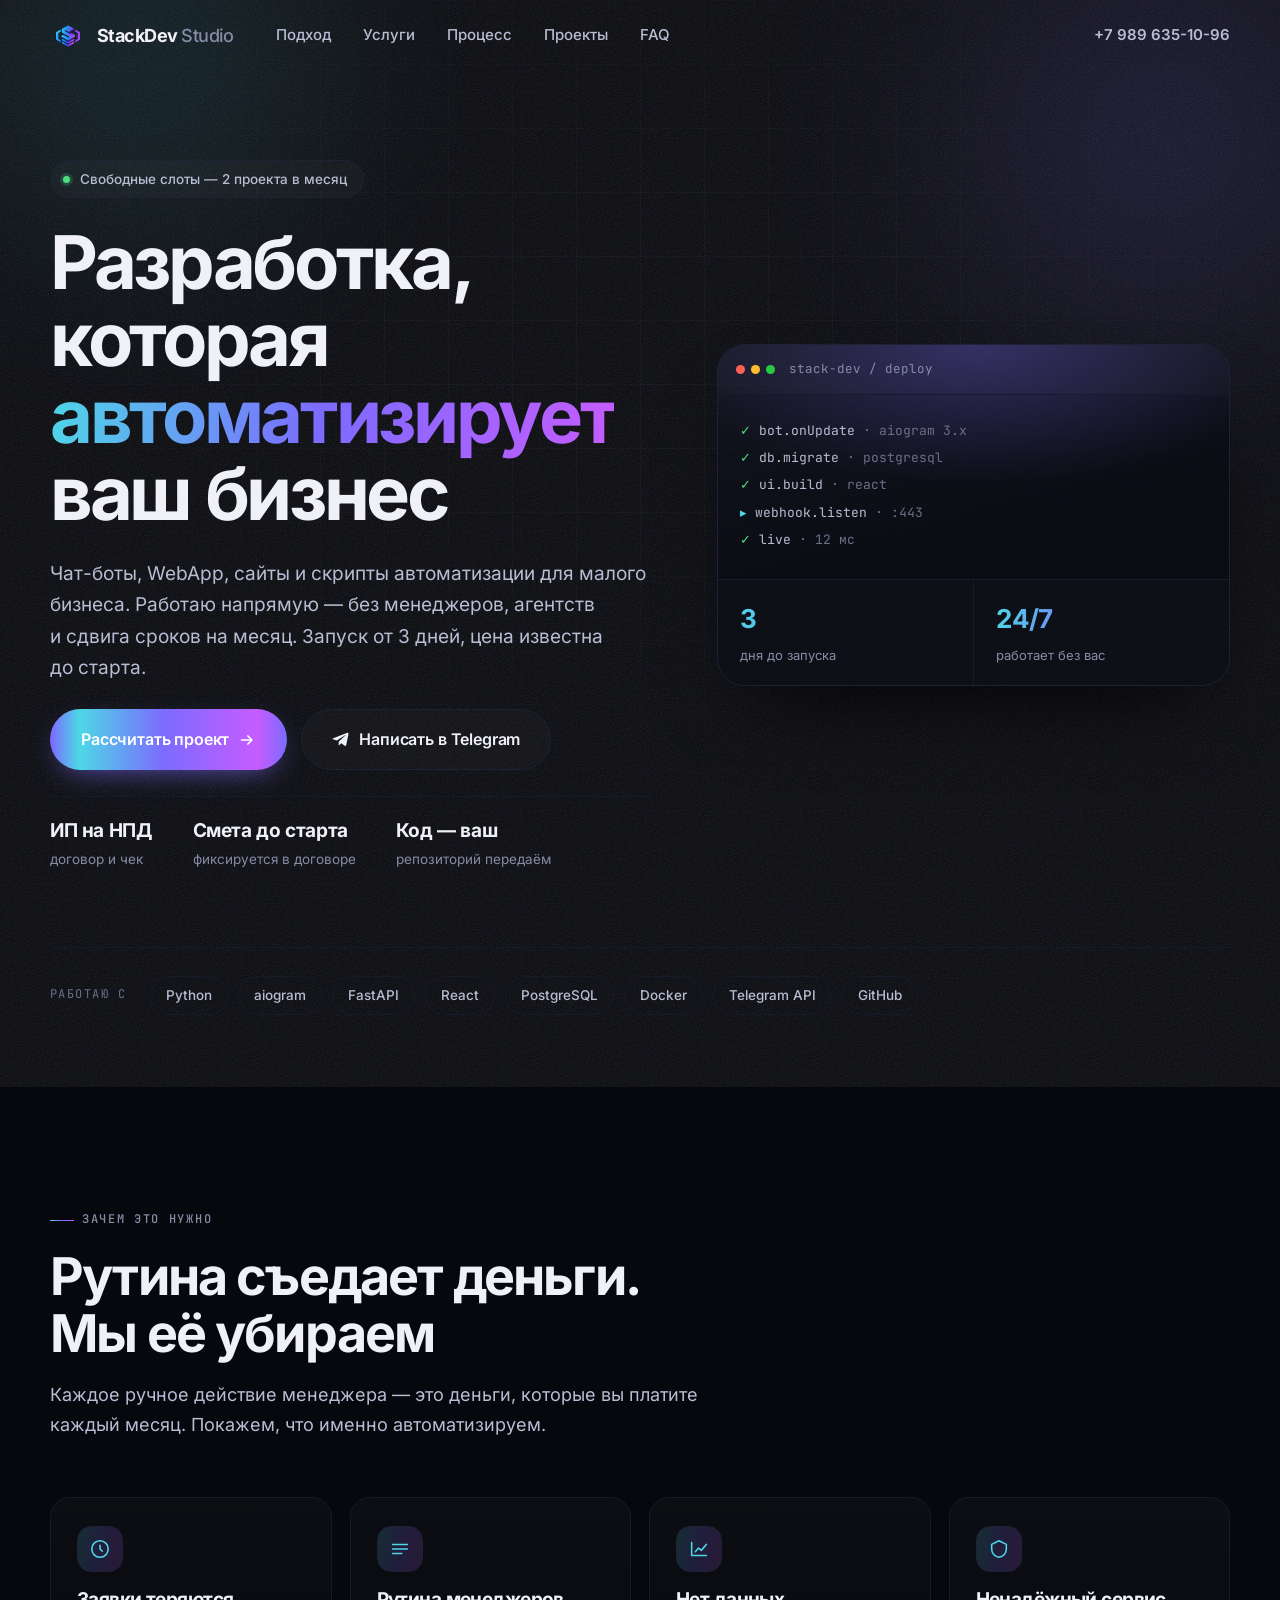
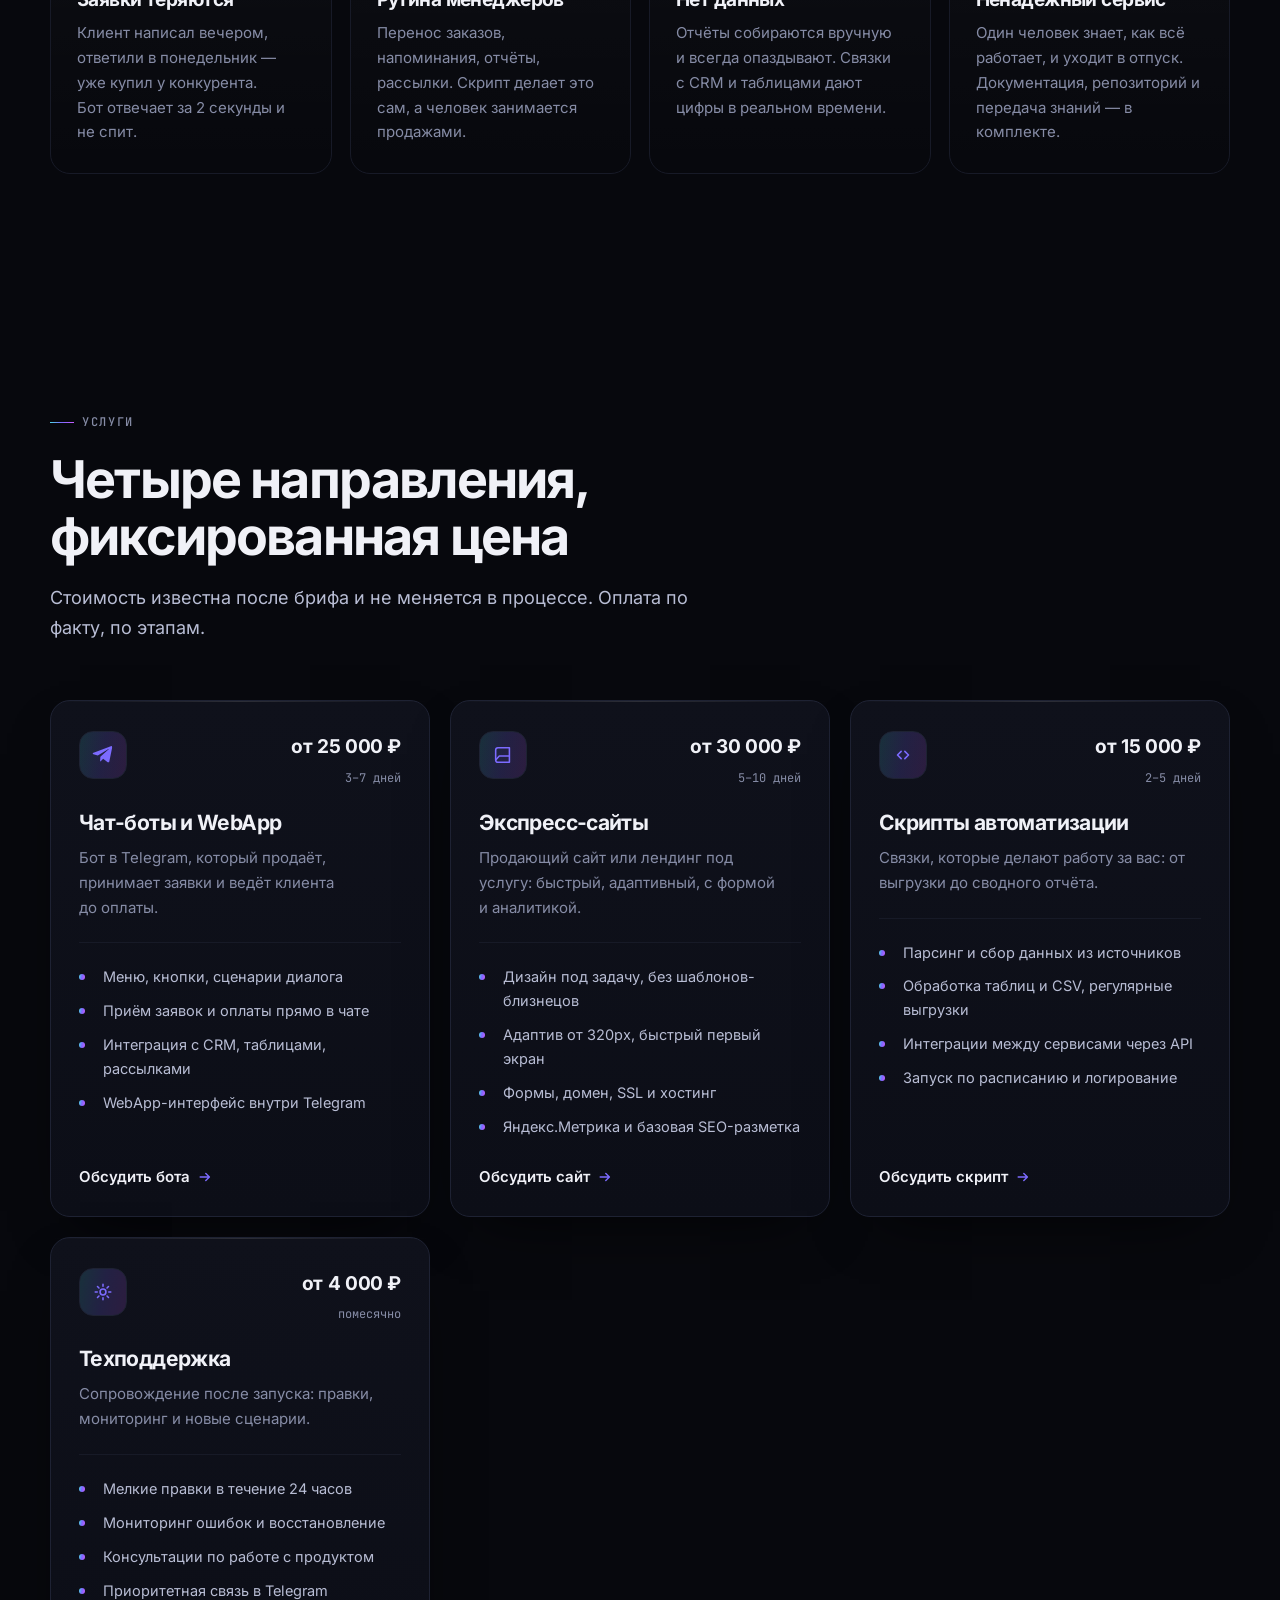
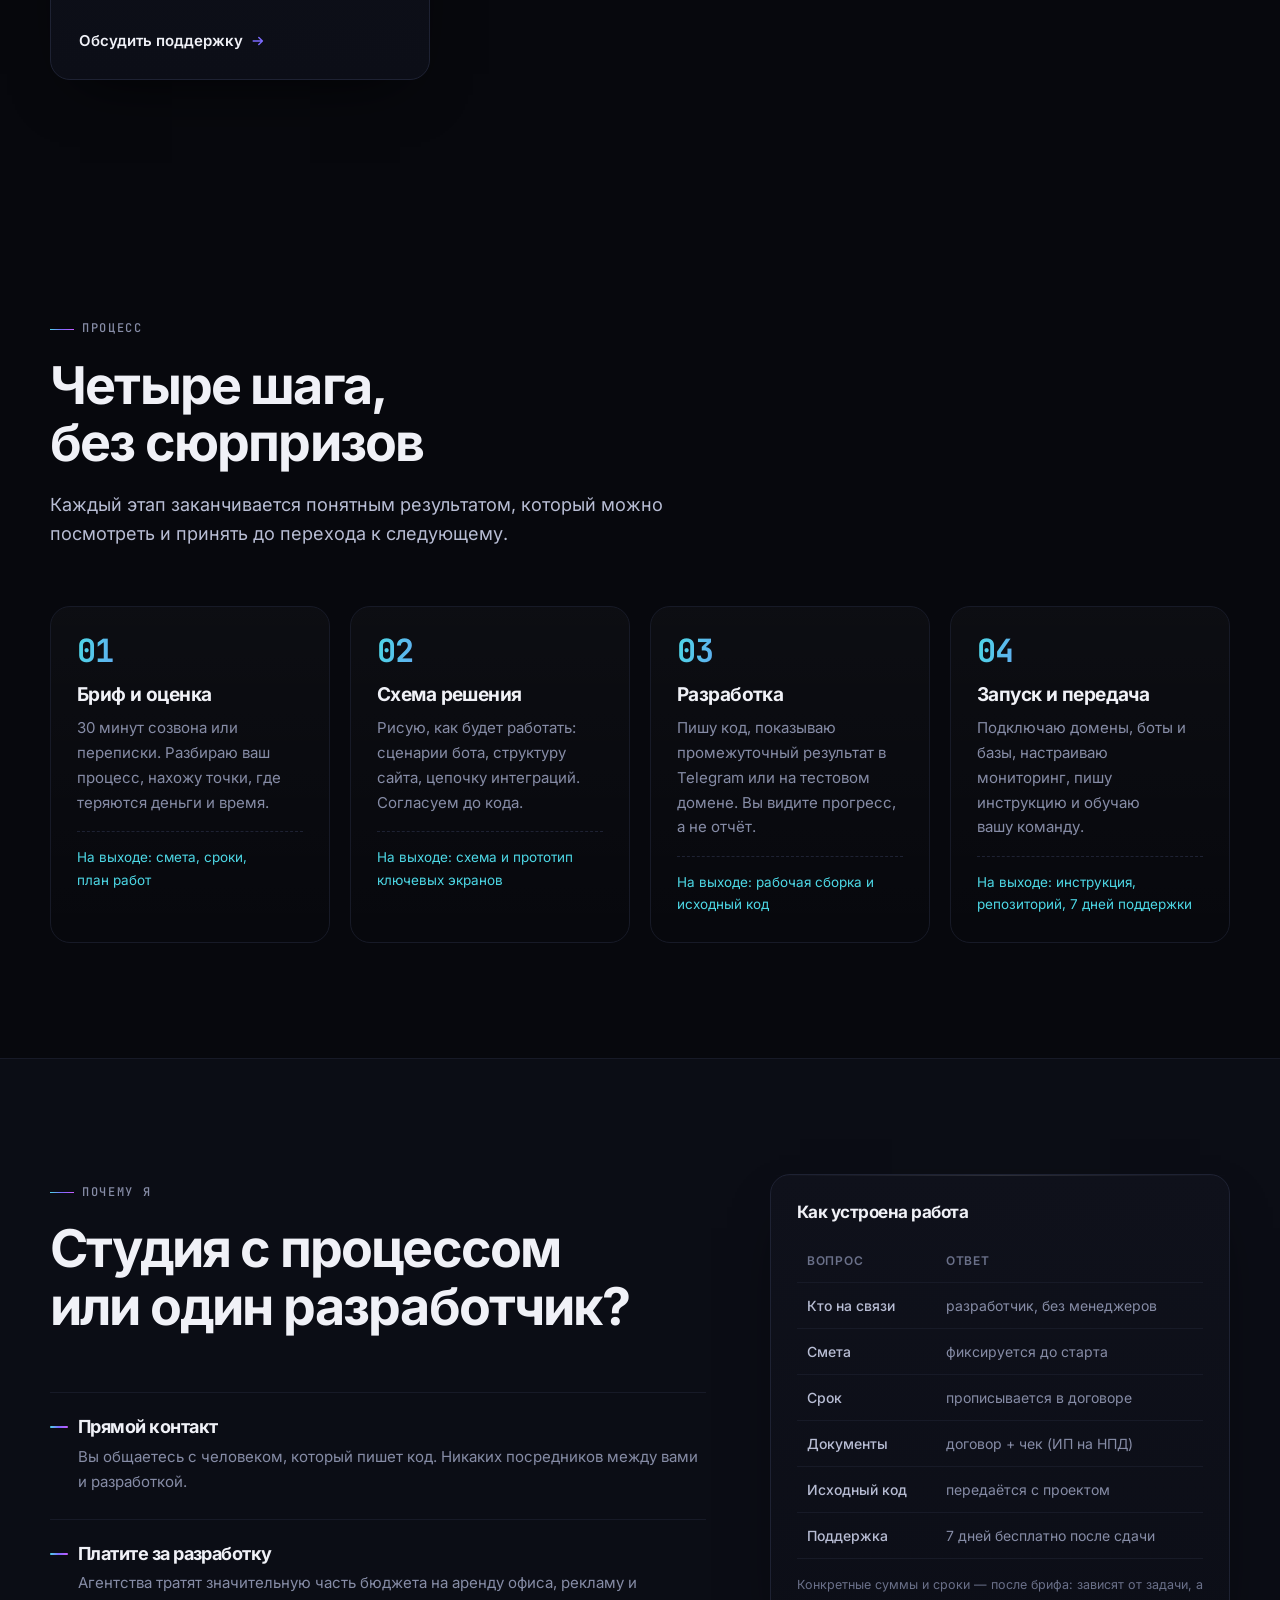
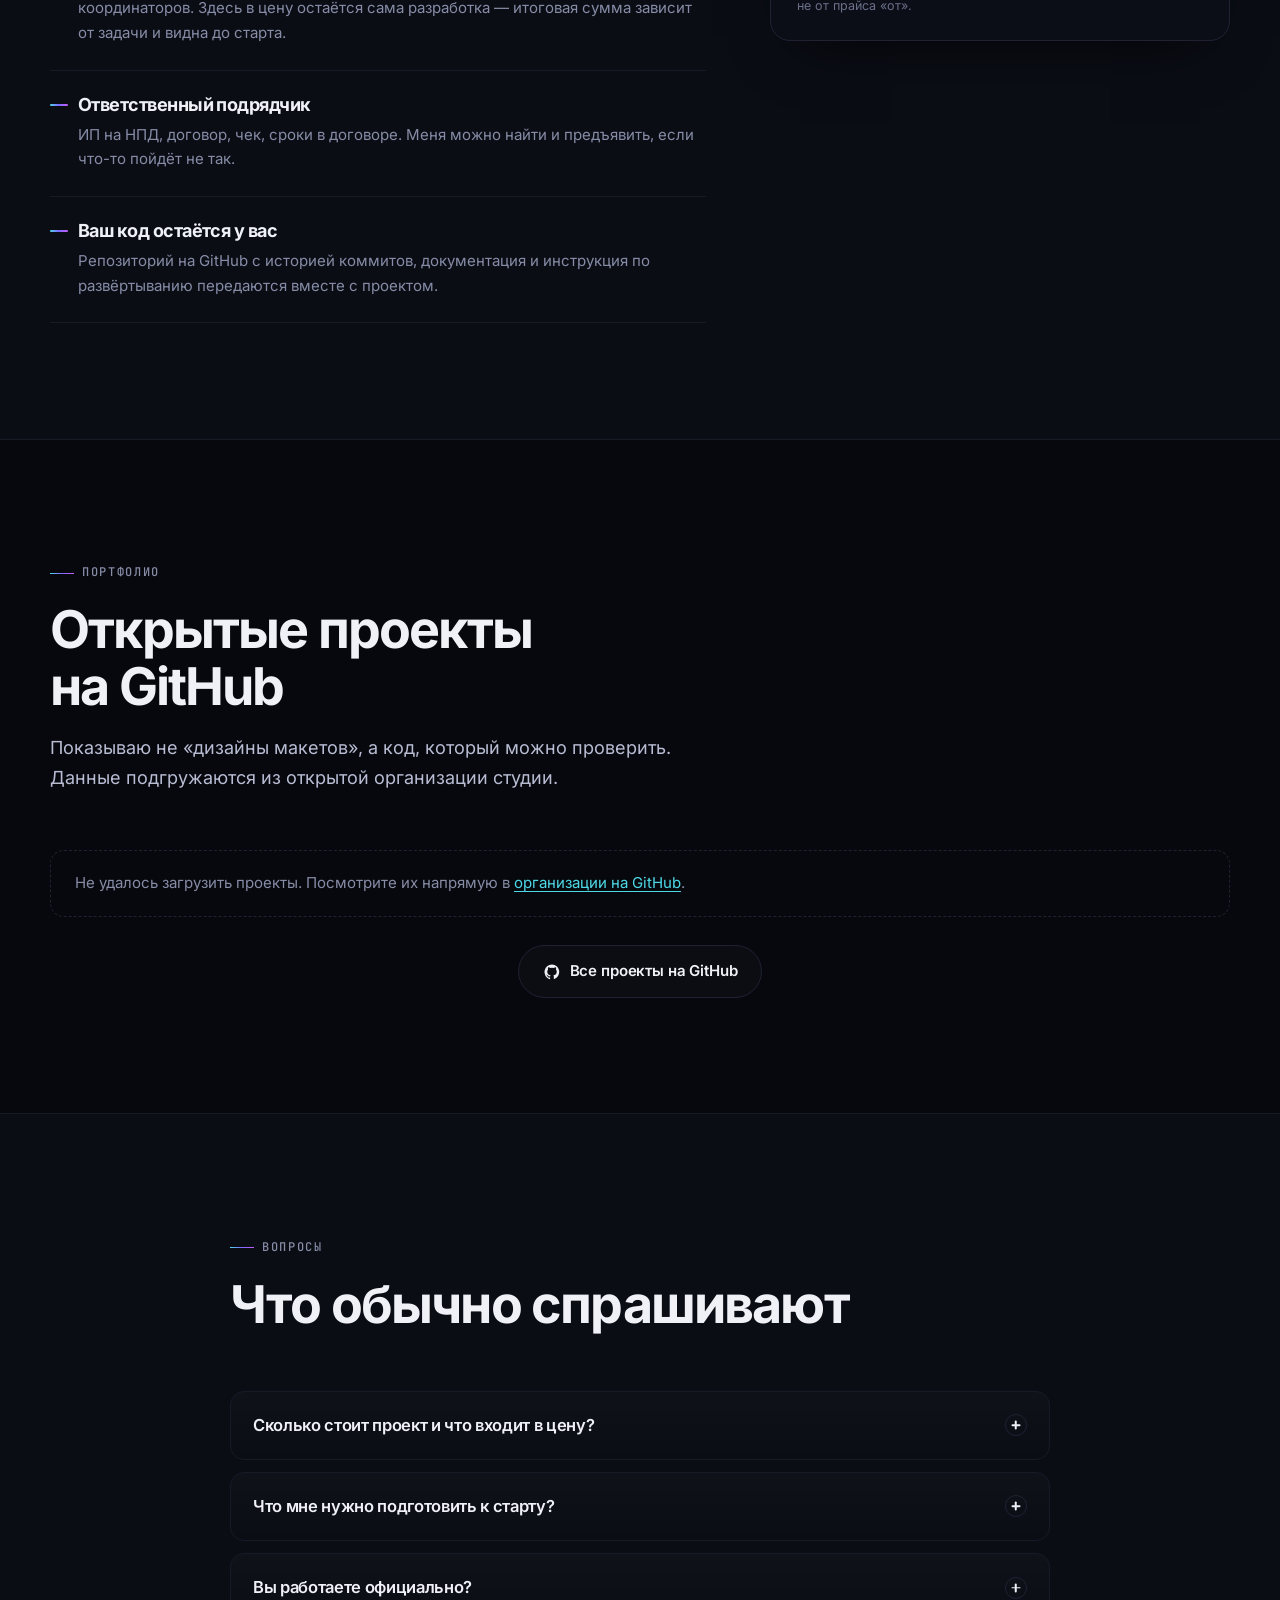
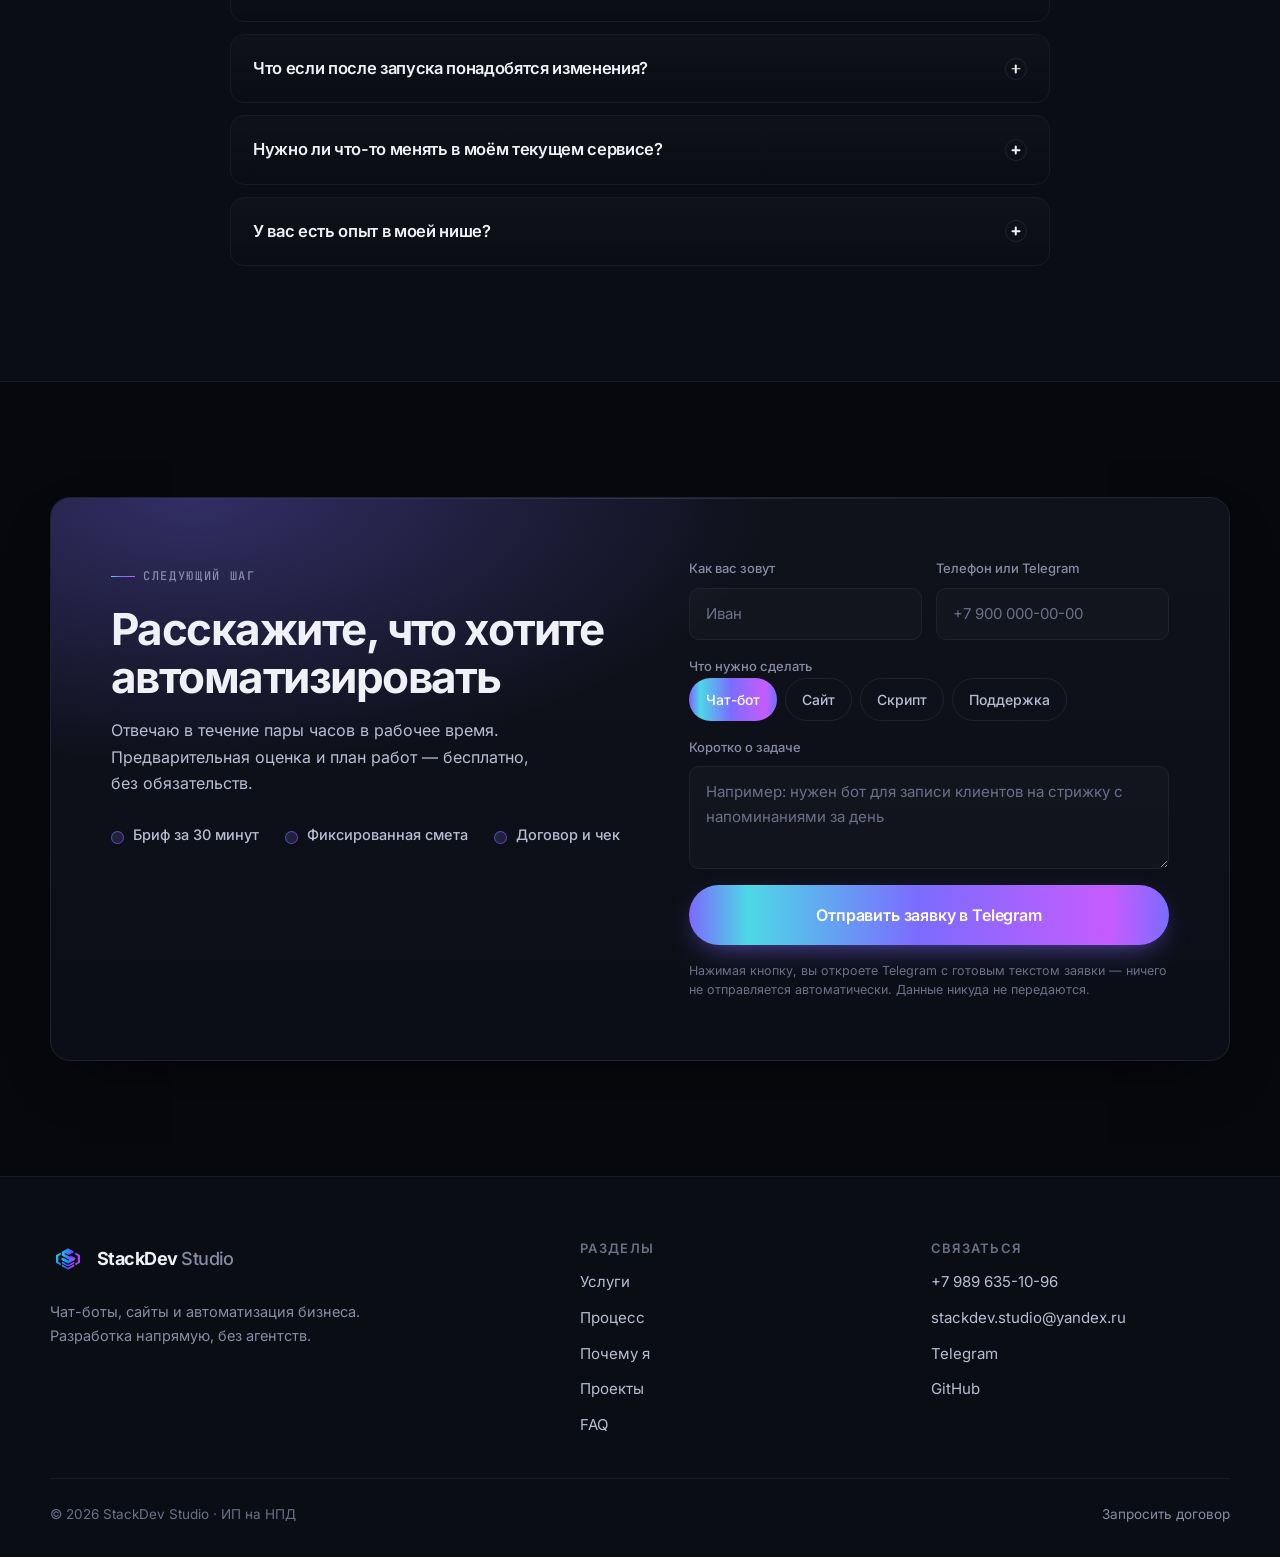
==== commit 13c08f31: "fix bugs and update code" ====
--- a/index.html
+++ b/index.html
@@ -5,7 +5,7 @@
 <meta name="viewport" content="width=device-width, initial-scale=1, viewport-fit=cover">
 
 <title>StackDev Studio — чат-боты, сайты и автоматизация бизнеса</title>
-<meta name="description" content="Разрабатываем чат-ботов и WebApp, экспресс-сайты и скрипты автоматизации для малого бизнеса. Запуск от 3 дней, цены ниже студийных на 40%. ИП на НПД, договор, чек.">
+<meta name="description" content="Разрабатываем чат-ботов и WebApp, экспресс-сайты и скрипты автоматизации для малого бизнеса. Срок и цена фиксируются в договоре до старта. ИП на НПД, договор, чек.">
 <meta name="author" content="StackDev Studio">
 <meta name="theme-color" content="#07080d">
 <meta name="color-scheme" content="dark">
@@ -17,7 +17,7 @@
 <meta property="og:locale" content="ru_RU">
 <meta property="og:url" content="https://stack-dev.ru/">
 <meta property="og:title" content="StackDev Studio — автоматизируем бизнес за 3 дня">
-<meta property="og:description" content="Чат-боты, WebApp, экспресс-сайты и скрипты автоматизации. Дешевле студий на 40%. ИП на НПД, договор, чек.">
+<meta property="og:description" content="Чат-боты, WebApp, экспресс-сайты и скрипты автоматизации. Срок и цена фиксируются в договоре до старта. ИП на НПД, договор, чек.">
 <meta property="og:image" content="https://stack-dev.ru/og-image.jpg">
 <meta property="og:image:width" content="1200">
 <meta property="og:image:height" content="630">
@@ -133,25 +133,23 @@
   <div class="container header-inner">
     <a class="brand" href="#top" aria-label="StackDev Studio — на главную">
       <img class="brand-mark" src="assets/img/logo.png" width="36" height="36" alt="" aria-hidden="true">
-      <span class="brand-text">StackDev<span>Studio</span></span>
+      <span class="brand-text">StackDev <span>Studio</span></span>
     </a>
 
     <nav class="nav" id="nav" aria-label="Основная навигация">
+      <a href="#how">Подход</a>
       <a href="#services">Услуги</a>
-      <a href="#how">Подход</a>
       <a href="#process">Процесс</a>
       <a href="#works">Проекты</a>
       <a href="#faq">FAQ</a>
+      <!-- Mobile-only CTA: the desktop header button is hidden on small
+           screens, so the drawer carries its own primary action. -->
+      <a class="nav-cta" href="#contact">Обсудить проект</a>
     </nav>
 
     <div class="header-actions">
       <a class="header-phone" href="tel:+79896351096">+7 989 635-10-96</a>
-      <a class="btn btn-primary btn-sm" href="#contact">Обсудить проект</a>
-    </div>
-
-    <!-- Mobile-only CTA: the desktop header button is hidden on small screens,
-         so the drawer carries its own primary action. -->
-    <a class="nav-cta btn btn-primary" href="#contact">Обсудить проект</a>
+    </div>
 
     <button class="burger" type="button" aria-label="Меню" aria-expanded="false" aria-controls="nav">
       <span></span><span></span>
@@ -205,8 +203,8 @@
 
         <ul class="hero-proof reveal" data-delay="4">
           <li><strong>ИП на НПД</strong><span>договор и чек</span></li>
-          <li><strong>от 3 дней</strong><span>срок фиксируем</span></li>
-          <li><strong>−40%</strong><span>к цене студии</span></li>
+          <li><strong>Смета до старта</strong><span>фиксируется в договоре</span></li>
+          <li><strong>Код — ваш</strong><span>репозиторий передаём</span></li>
         </ul>
       </div>
 
@@ -439,8 +437,8 @@
               <p>Вы общаетесь с человеком, который пишет код. Никаких посредников между вами и разработкой.</p>
             </li>
             <li class="reveal" data-delay="1">
-              <h3>Экономия 40%</h3>
-              <p>Агентства тратят значительную часть бюджета на аренду офиса, рекламу и координаторов. Здесь остаётся сама разработка.</p>
+              <h3>Платите за разработку</h3>
+              <p>Агентства тратят значительную часть бюджета на аренду офиса, рекламу и координаторов. Здесь в цену остаётся сама разработка — итоговая сумма зависит от задачи и видна до старта.</p>
             </li>
             <li class="reveal" data-delay="2">
               <h3>Ответственный подрядчик</h3>
@@ -454,21 +452,21 @@
         </div>
 
         <aside class="why-compare card reveal" data-delay="2">
-          <h3 class="compare-title">Сравнение</h3>
+          <h3 class="compare-title">Как устроена работа</h3>
           <table class="compare-table">
             <thead>
-              <tr><th scope="col">Критерий</th><th scope="col">Студия</th><th scope="col" class="is-us">StackDev</th></tr>
+              <tr><th scope="col">Вопрос</th><th scope="col">Ответ</th></tr>
             </thead>
             <tbody>
-              <tr><th scope="row">Срок старта</th><td>2–4 недели</td><td class="is-us">3 дня</td></tr>
-              <tr><th scope="row">Цена бота</th><td>×1,4–1,8</td><td class="is-us">базовая</td></tr>
-              <tr><th scope="row">Общение</th><td>менеджер</td><td class="is-us">разработчик</td></tr>
-              <tr><th scope="row">Документы</th><td>есть</td><td class="is-us">договор + чек</td></tr>
-              <tr><th scope="row">Исходный код</th><td>по запросу</td><td class="is-us">передан сразу</td></tr>
-              <tr><th scope="row">Поддержка</th><td>отдельный договор</td><td class="is-us">7 дней бесплатно</td></tr>
+              <tr><th scope="row">Кто на связи</th><td>разработчик, без менеджеров</td></tr>
+              <tr><th scope="row">Смета</th><td>фиксируется до старта</td></tr>
+              <tr><th scope="row">Срок</th><td>прописывается в договоре</td></tr>
+              <tr><th scope="row">Документы</th><td>договор + чек (ИП на НПД)</td></tr>
+              <tr><th scope="row">Исходный код</th><td>передаётся с проектом</td></tr>
+              <tr><th scope="row">Поддержка</th><td>7 дней бесплатно после сдачи</td></tr>
             </tbody>
           </table>
-          <p class="compare-note">Сравнение — с усреднённым предложением сетевых агентств по РФ.</p>
+          <p class="compare-note">Конкретные суммы и сроки — после брифа: зависят от задачи, а не от прайса «от».</p>
         </aside>
       </div>
     </div>
@@ -628,7 +626,7 @@
       <div class="footer-brand">
         <a class="brand" href="#top" aria-label="StackDev Studio">
           <img class="brand-mark" src="assets/img/logo.png" width="32" height="32" alt="" aria-hidden="true">
-          <span class="brand-text">StackDev<span>Studio</span></span>
+          <span class="brand-text">StackDev <span>Studio</span></span>
         </a>
         <p>Чат-боты, сайты и автоматизация бизнеса. Разработка напрямую, без агентств.</p>
       </div>
--- a/assets/css/site.css
+++ b/assets/css/site.css
@@ -31,6 +31,18 @@
   --magenta: #c65cff;
   --accent: var(--violet);
   --grad: linear-gradient(100deg, var(--cyan) 0%, var(--violet) 48%, var(--magenta) 100%);
+  /* Fill for pill shapes (buttons, chips). Strictly horizontal (90deg): the
+     vertical rim of a fully rounded capsule then stays one colour from top
+     to bottom -- an angled fill changes hue along the rim and reads as a
+     band against the dark page. The saturated endpoints start 12% inside the
+     caps: violet at the very rim eases into cyan/magenta over a wide zone,
+     which removes the colour bands without making the button a rainbow. */
+  --grad-fill: linear-gradient(90deg,
+      var(--violet) 0%,
+      var(--cyan) 12%,
+      var(--violet) 48%,
+      var(--magenta) 88%,
+      var(--violet) 100%);
   --grad-soft: linear-gradient(100deg, rgba(77, 216, 230, .16) 0%, rgba(124, 107, 255, .18) 50%, rgba(198, 92, 255, .16) 100%);
 
   /* Shape */
@@ -162,13 +174,15 @@
 .btn:active { transform: translateY(0); }
 
 .btn-primary {
-  background: var(--grad);
-  background-size: 160% 100%;
+  background: var(--grad-fill);
   color: #fff;
   box-shadow: 0 10px 30px -12px rgba(124, 107, 255, .8);
 }
+/* Hover brightens in place. The previous background-position shift exposed
+   the gradient ends at the pill caps, which rendered as colour bands along
+   the left/right edges -- brightness keeps the fill identical in-place. */
 .btn-primary:hover {
-  background-position: 100% 0;
+  filter: brightness(1.08);
   box-shadow: 0 16px 40px -14px rgba(160, 100, 255, .9);
 }
 
@@ -329,12 +343,17 @@
 }
 .brand-text span { color: var(--muted); font-weight: 500; }
 
+/* The actions cluster carries the auto margin, so the burger / phone / CTA
+   stay pinned to the right edge at every width regardless of where the nav
+   sits in the markup. Putting the auto margin on the nav instead made the
+   header contents drift toward the logo at tablet widths. */
 .nav {
   display: flex;
   align-items: center;
   gap: 4px;
-  margin-right: auto;
-}
+}
+
+.header-actions { margin-left: auto; }
 
 .nav a {
   position: relative;
@@ -390,16 +409,18 @@
   place-items: center;
   gap: 5px;
 }
+/* Whole-pixel height: a 1.5px line is antialiased differently at odd device
+   pixel ratios, which made the top bar look thinner than the bottom one. */
 .burger span {
   display: block;
   width: 17px;
-  height: 1.5px;
+  height: 2px;
   border-radius: 2px;
   background: var(--text);
   transition: transform var(--t), opacity var(--t);
 }
-.burger[aria-expanded="true"] span:first-child { transform: translateY(3.25px) rotate(45deg); }
-.burger[aria-expanded="true"] span:last-child { transform: translateY(-3.25px) rotate(-45deg); }
+.burger[aria-expanded="true"] span:first-child { transform: translateY(3.5px) rotate(45deg); }
+.burger[aria-expanded="true"] span:last-child { transform: translateY(-3.5px) rotate(-45deg); }
 
 /* ============================================================ HERO === */
 .hero {
@@ -474,11 +495,15 @@
   overflow: hidden;
 }
 
+/* The glow lives fully inside the parent (no negative insets): oversized
+   absolutely-positioned children clipped by overflow:hidden force huge
+   compositor layers that some GPUs rasterise partially -- the card background
+   then renders only in its top strip. The radial gradient itself fades the
+   glow out before the edges, so the visual is identical. */
 .mock-glow {
   position: absolute;
-  inset: -60% -20% auto;
-  height: 320px;
-  background: radial-gradient(ellipse at 50% 100%, rgba(124, 107, 255, .3), transparent 70%);
+  inset: 0;
+  background: radial-gradient(ellipse 90% 200px at 50% 0%, rgba(124, 107, 255, .3), transparent 70%);
   pointer-events: none;
 }
 
@@ -954,9 +979,8 @@
 
 .cta-glow {
   position: absolute;
-  inset: -50% 40% auto -20%;
-  height: 420px;
-  background: radial-gradient(ellipse at 30% 100%, rgba(124, 107, 255, .32), transparent 70%);
+  inset: 0;
+  background: radial-gradient(ellipse 70% 380px at 12% 0%, rgba(124, 107, 255, .32), transparent 70%);
   pointer-events: none;
 }
 
@@ -1073,12 +1097,24 @@
 .chip:hover span { border-color: rgba(124, 107, 255, .5); }
 .chip input:checked + span {
   border-color: transparent;
-  background: var(--grad);
+  background: var(--grad-fill);
   color: #fff;
 }
 .chip input:focus-visible + span { outline: 2px solid var(--cyan); outline-offset: 2px; }
 
 .form-hint { font-size: 12.5px; color: var(--muted-2); line-height: 1.55; }
+
+/* Inline field validation notes, populated by site.js */
+.field-error {
+  font-size: 12.5px;
+  line-height: 1.45;
+  color: #f87171;
+}
+.field-error:empty { display: none; }
+.field input[aria-invalid="true"],
+.field textarea[aria-invalid="true"] {
+  border-color: rgba(248, 113, 113, .6);
+}
 
 /* ---- Footer ---- */
 .site-footer {
@@ -1165,9 +1201,15 @@
   transform: translateY(22px);
   transition: opacity .7s var(--ease-out), transform .7s var(--ease-out);
   transition-delay: calc(var(--d, 0) * 90ms);
-  will-change: opacity, transform;
 }
 .js .reveal.is-in { opacity: 1; transform: none; }
+
+/* will-change is applied only while the element animates in and dropped
+   afterwards: a permanently promoted layer gets its gradient backgrounds
+   clipped by the compositor mid-scroll on some GPUs (black bands across
+   cards). */
+.js .reveal:not(.is-in) { will-change: opacity, transform; }
+.js .reveal.is-in { will-change: auto; }
 
 @keyframes pulse {
   0%, 100% { opacity: 1; box-shadow: 0 0 0 3px rgba(74, 222, 128, .18); }
@@ -1240,15 +1282,23 @@
   }
   .nav a.is-active::after { display: none; }
 
-  /* Primary action inside the drawer: the desktop header button is hidden
-     at this breakpoint, so the drawer carries its own. */
-  .nav-cta {
-    display: inline-flex;
-    margin-top: 18px;
-    padding: 14px 24px;
-    border-radius: 100px;
+  /* Primary action lives at the end of the drawer: the desktop header button
+     is hidden at this breakpoint, so the drawer carries its own. Outside the
+     drawer (desktop) .nav-cta is display:none, so it never duplicates the
+     header button. */
+  .nav .nav-cta { display: none; }
+
+  .nav.is-open .nav-cta {
+    display: block;
+    margin-top: 16px;
+    padding: 14px 12px;
+    border: 0;
+    border-radius: var(--r-sm);
+    text-align: center;
     font-size: 16px;
-    text-align: center;
+    font-weight: 600;
+    color: #fff;
+    background: var(--grad-fill);
   }
 
   .site-header.is-stuck { background: rgba(8, 9, 15, .9); }
@@ -1262,7 +1312,6 @@
   .brand-mark { width: 32px; height: 32px; }
 
   .header-actions { margin-left: auto; }
-  .header-actions .btn { display: none; }
 
   .hero-actions .btn { flex: 1 1 100%; }
 
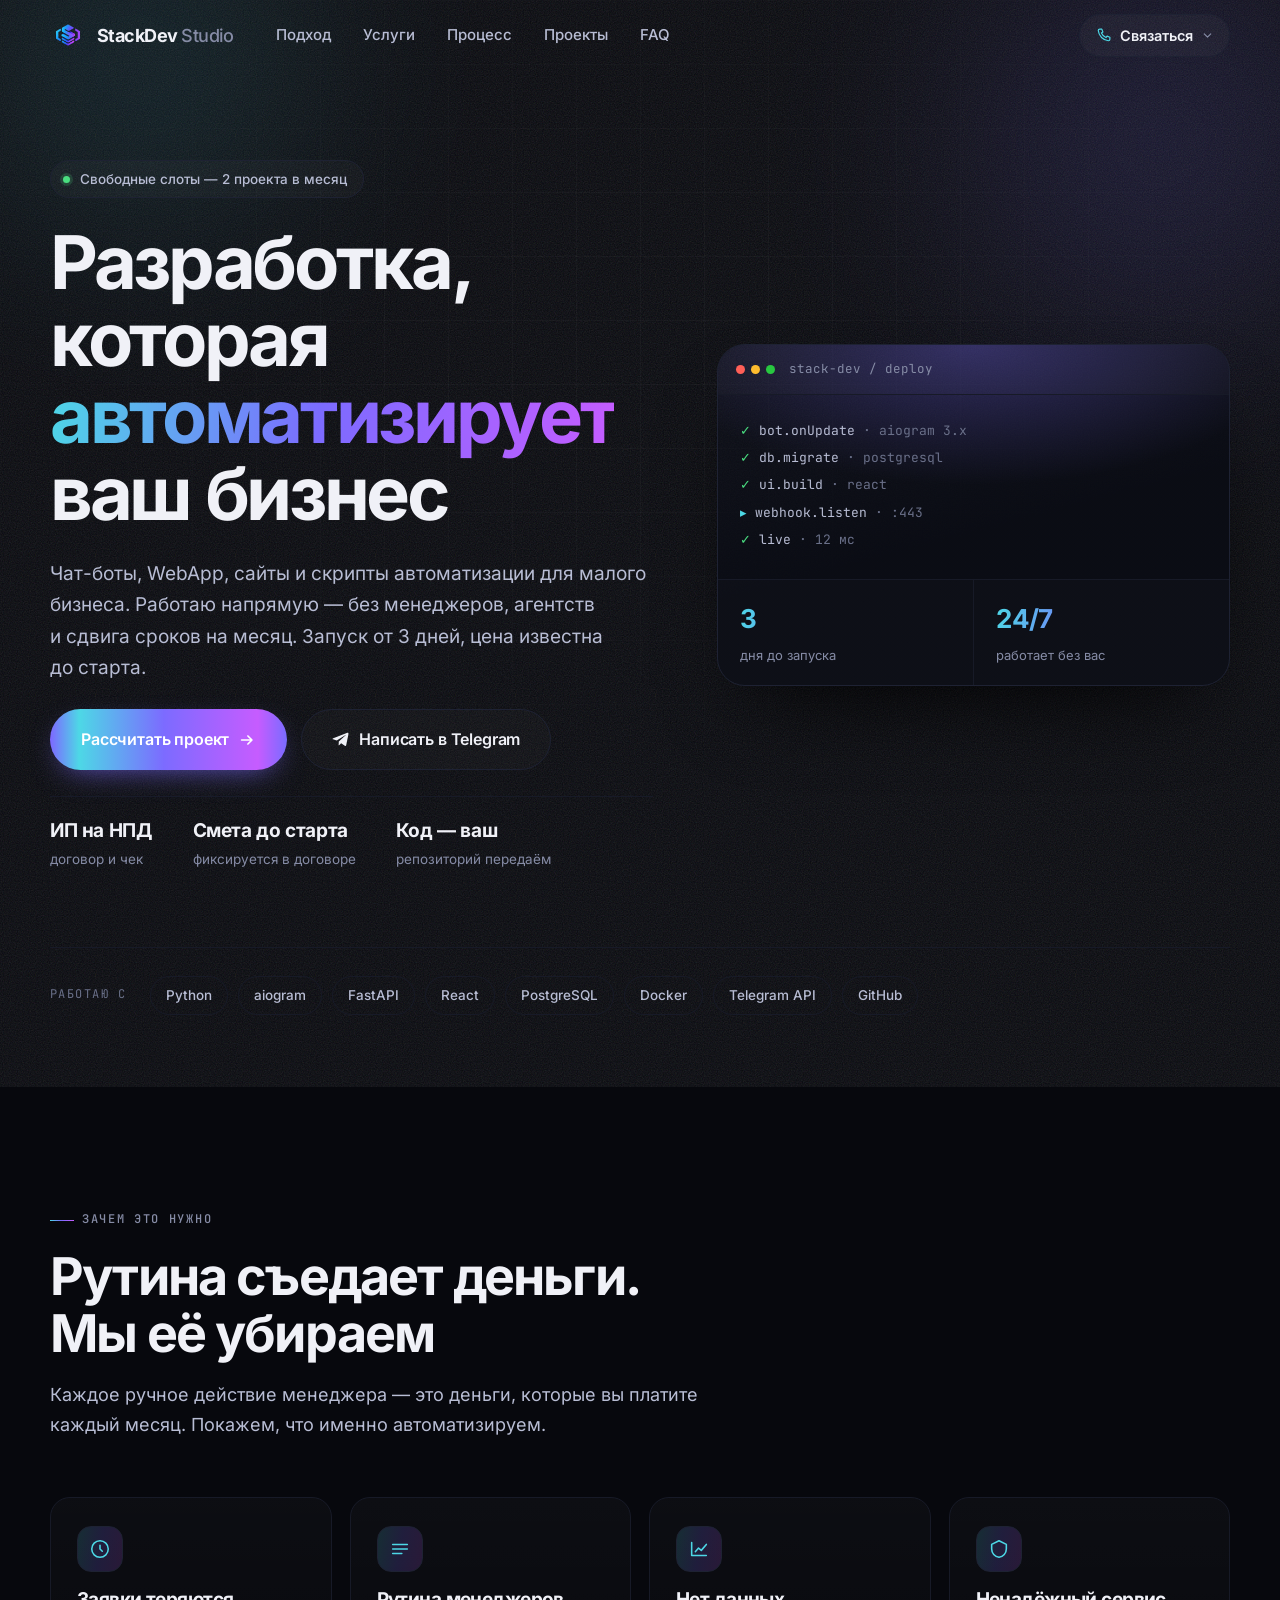
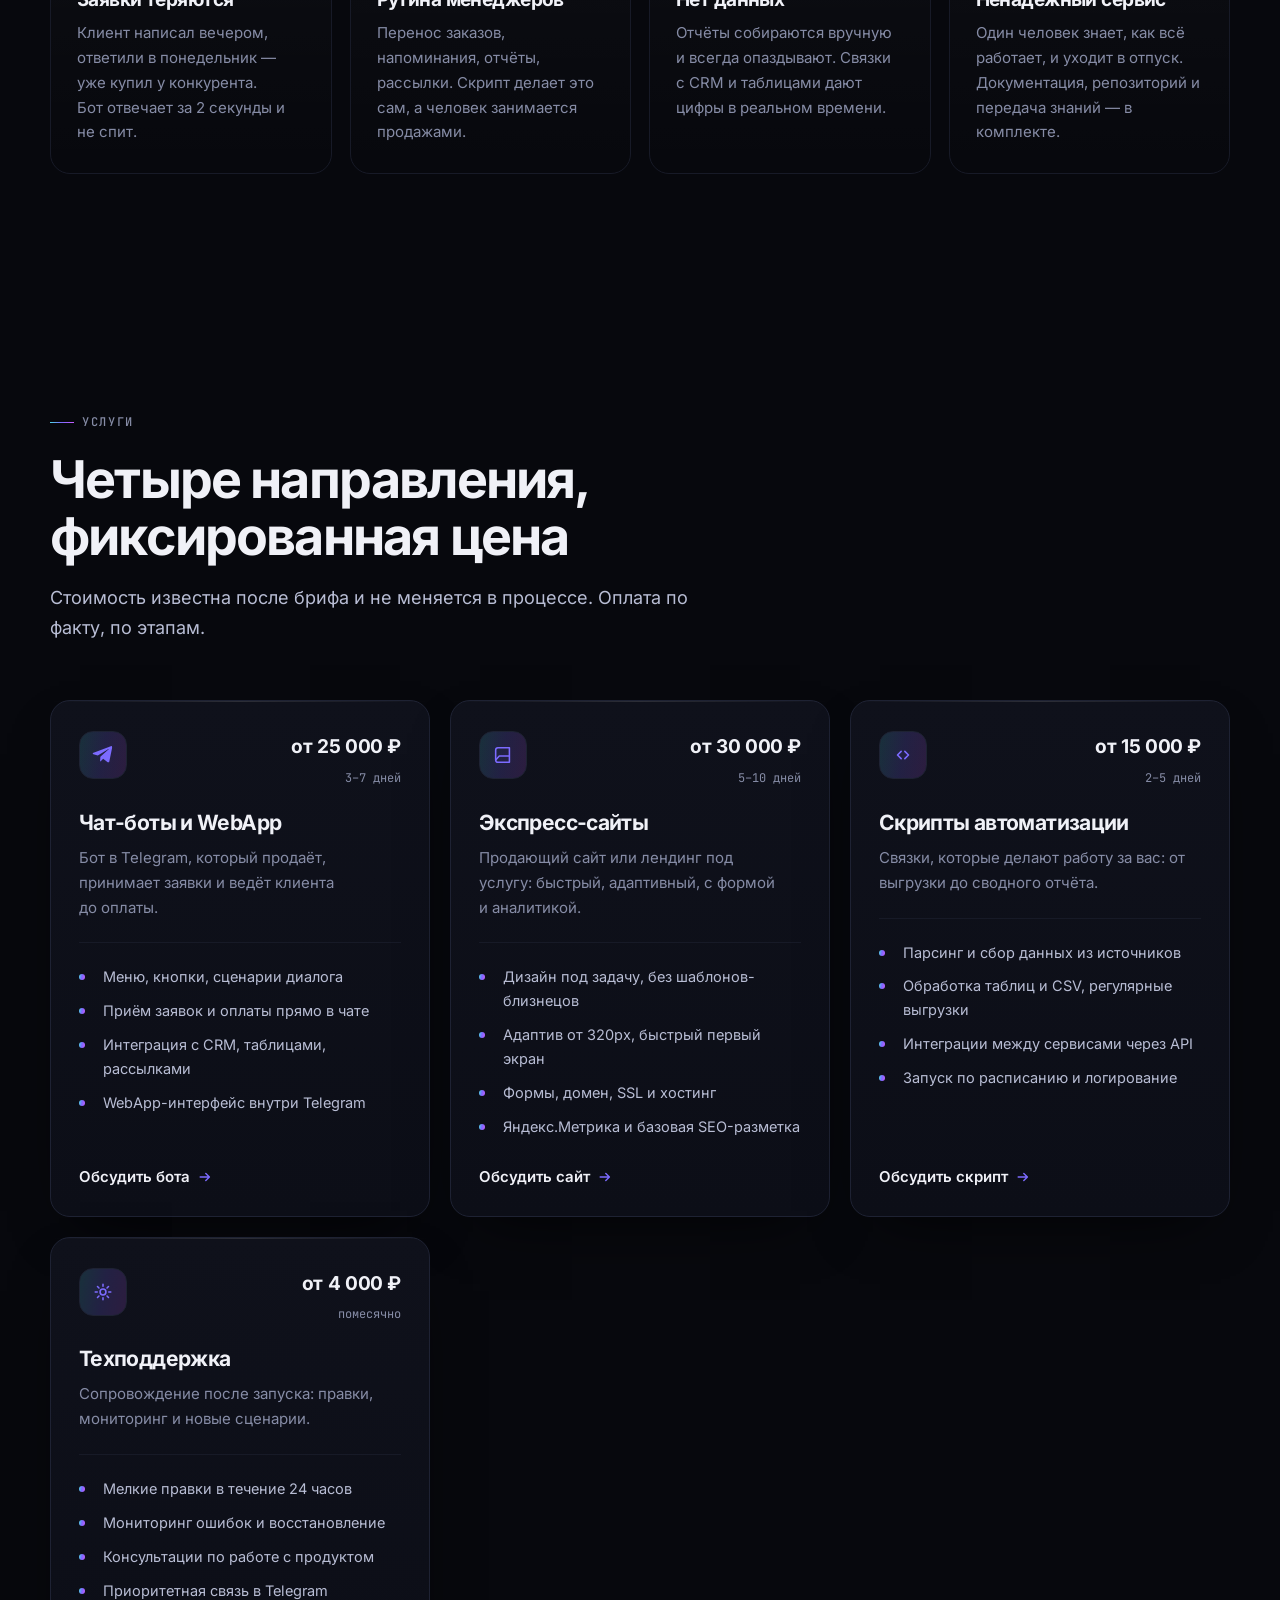
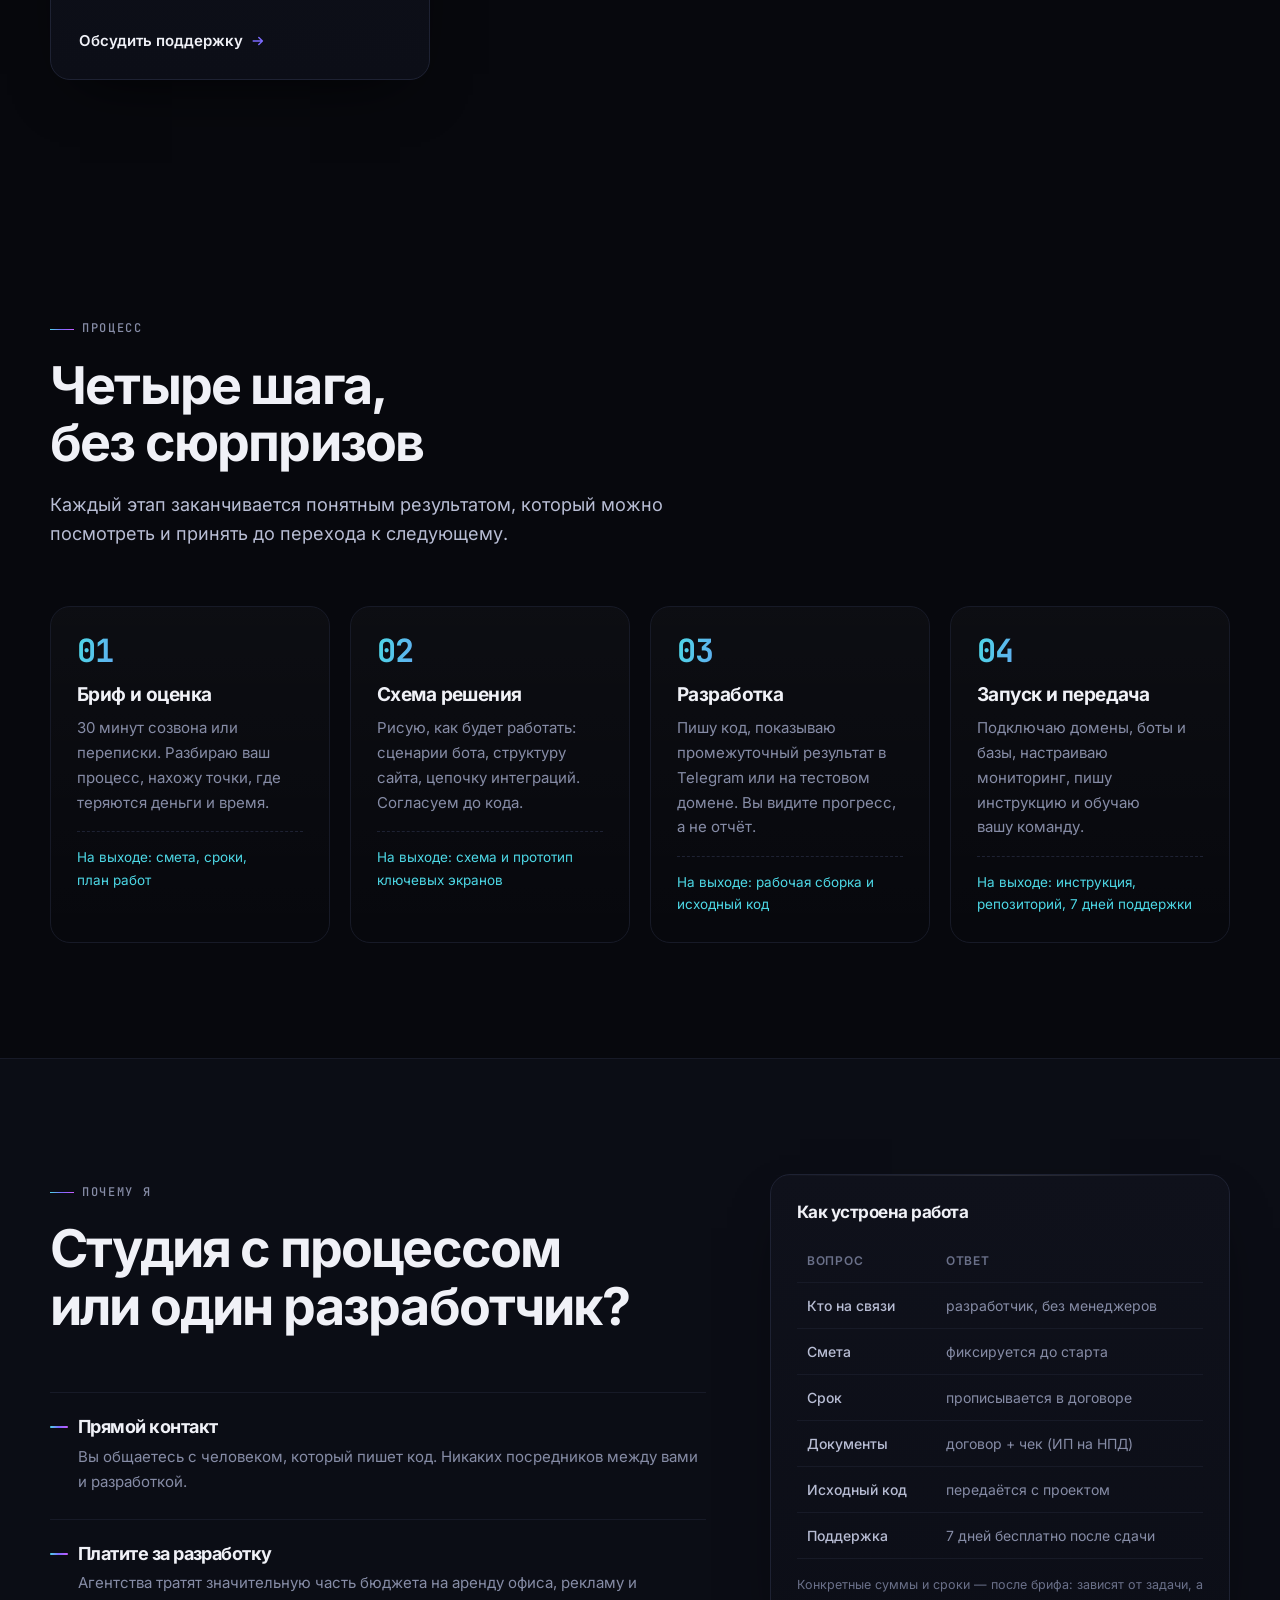
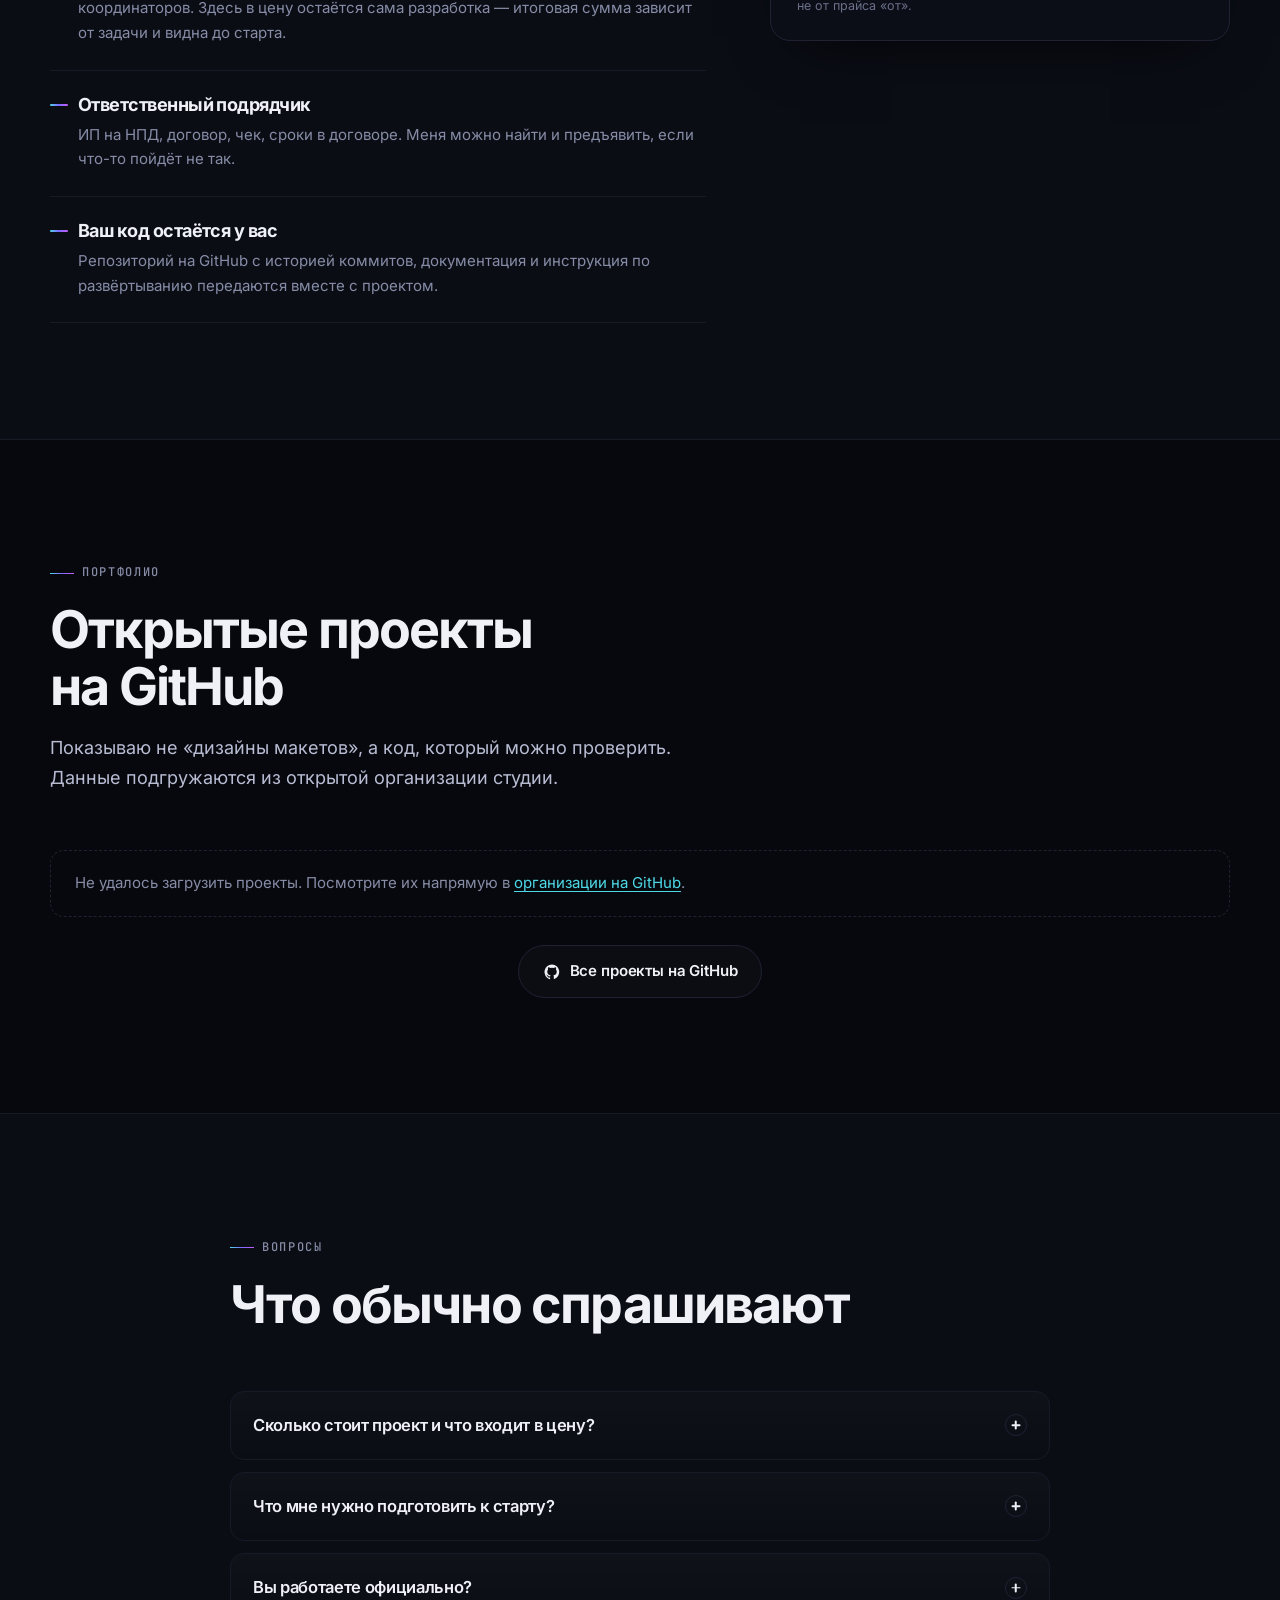
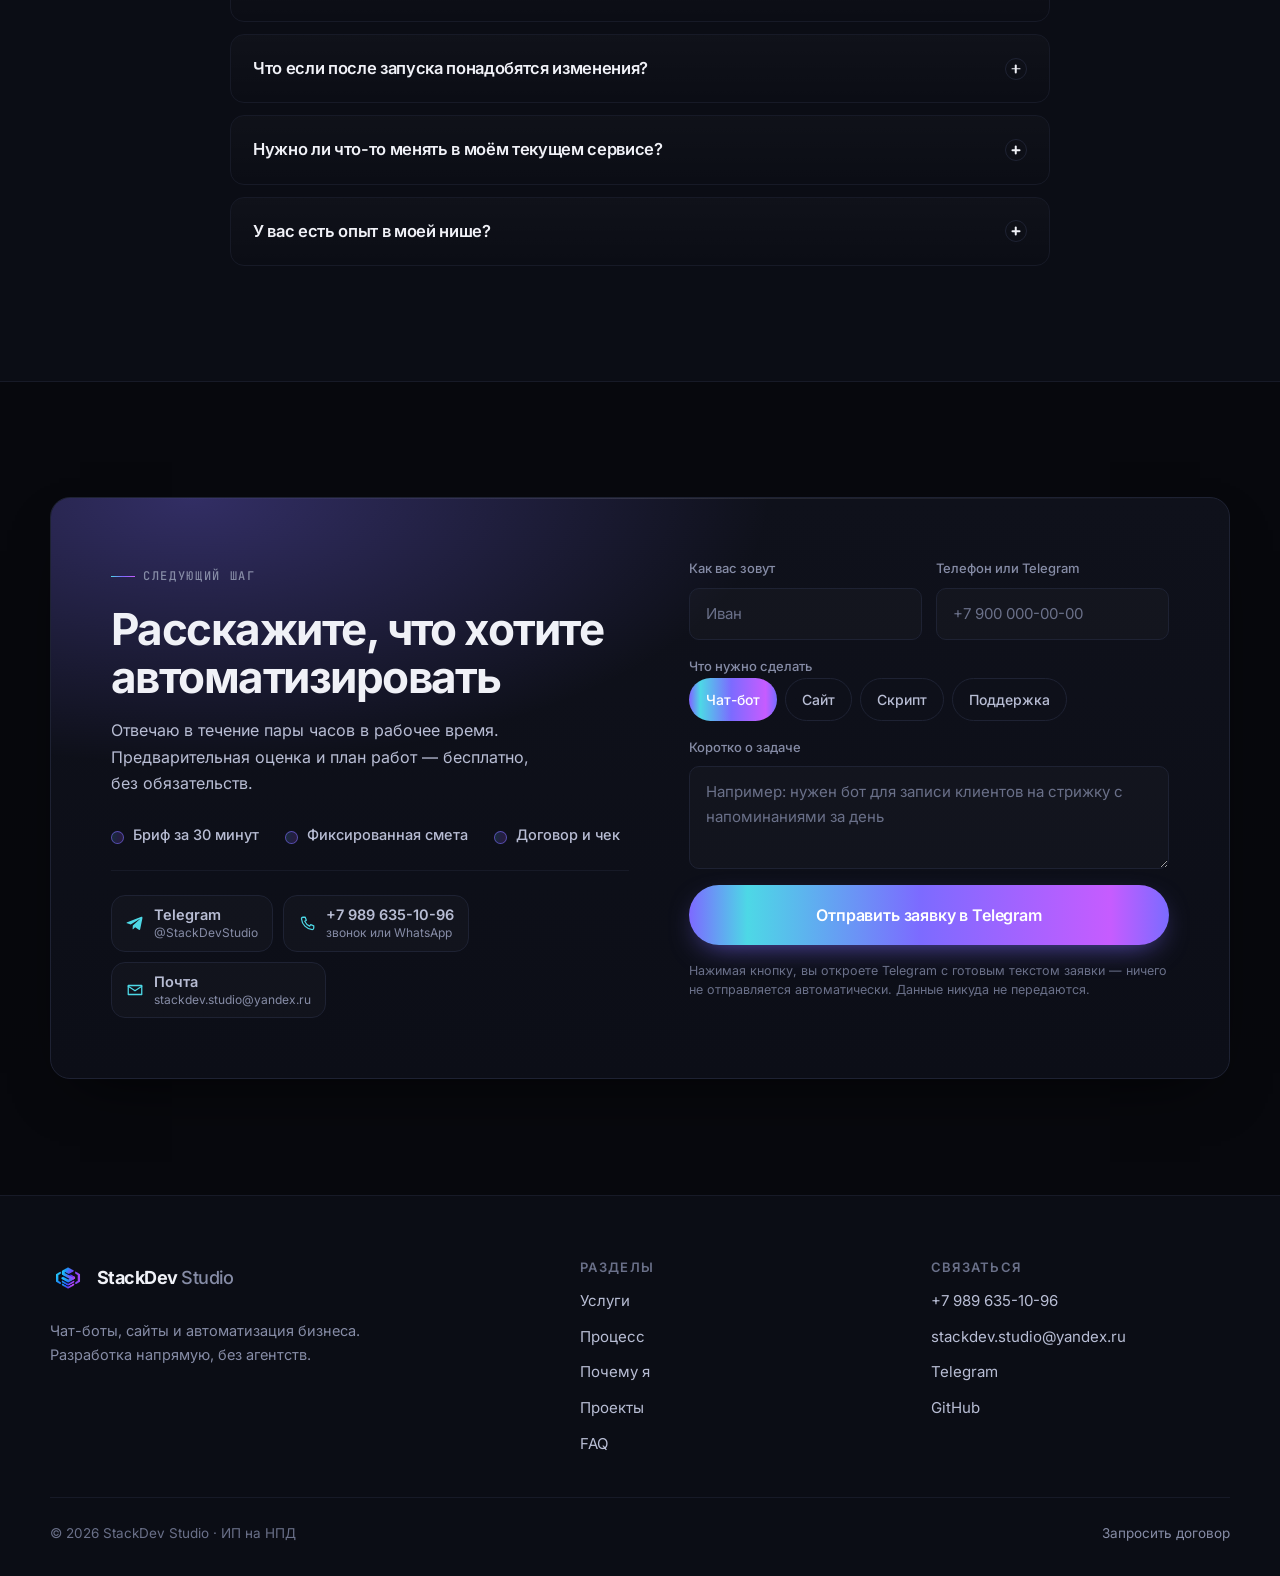
==== commit 7a046148: "header: contact menu instead of bare phone; tidy comments" ====
--- a/index.html
+++ b/index.html
@@ -32,7 +32,7 @@
 <link rel="apple-touch-icon" href="apple-touch-icon.png">
 <link rel="manifest" href="site.webmanifest">
 
-<!-- Self-hosted fonts: no third-party request, works offline -->
+<!-- Self-hosted fonts -->
 <link rel="preload" href="assets/fonts/inter-var-cyrillic.woff2" as="font" type="font/woff2" crossorigin>
 <link rel="stylesheet" href="assets/css/fonts.css">
 <link rel="stylesheet" href="assets/css/site.css">
@@ -142,13 +142,45 @@
       <a href="#process">Процесс</a>
       <a href="#works">Проекты</a>
       <a href="#faq">FAQ</a>
-      <!-- Mobile-only CTA: the desktop header button is hidden on small
-           screens, so the drawer carries its own primary action. -->
+      <!-- Mobile-only CTA (drawer) -->
       <a class="nav-cta" href="#contact">Обсудить проект</a>
     </nav>
 
     <div class="header-actions">
-      <a class="header-phone" href="tel:+79896351096">+7 989 635-10-96</a>
+      <details class="contact" id="contact-menu">
+        <summary class="contact-toggle">
+          <svg class="contact-icon" viewBox="0 0 24 24" width="17" height="17" aria-hidden="true">
+            <path d="M6.6 3h3l1.5 4-2 1.5a12 12 0 0 0 6.4 6.4l1.5-2 4 1.5v3c0 1.1-.9 2-2 2A16 16 0 0 1 4.6 5c0-1.1.9-2 2-2Z" fill="none" stroke="currentColor" stroke-width="1.7" stroke-linejoin="round"/>
+          </svg>
+          <span>Связаться</span>
+          <svg class="contact-caret" viewBox="0 0 24 24" width="13" height="13" aria-hidden="true"><path d="m6 9 6 6 6-6" fill="none" stroke="currentColor" stroke-width="2.2" stroke-linecap="round" stroke-linejoin="round"/></svg>
+        </summary>
+
+        <div class="contact-panel">
+          <p class="contact-lead">Отвечаю в течение пары часов в рабочее время.</p>
+
+          <a class="contact-row" href="https://t.me/StackDevStudio" target="_blank" rel="noopener">
+            <span class="contact-row-icon">
+              <svg viewBox="0 0 24 24" width="18" height="18" aria-hidden="true"><path d="M21.9 4.3 18.9 19c-.2 1-.9 1.3-1.8.8l-4.9-3.6-2.4 2.3c-.3.3-.5.5-1 .5l.3-5 9.1-8.2c.4-.3-.1-.5-.6-.2L6.3 12.6l-4.8-1.5c-1-.3-1-1 .2-1.5l18.8-7.2c.9-.3 1.6.2 1.4 1.9Z" fill="currentColor"/></svg>
+            </span>
+            <span class="contact-row-text"><b>Telegram</b><em>@StackDevStudio · быстрее всего</em></span>
+          </a>
+
+          <a class="contact-row" href="tel:+79896351096">
+            <span class="contact-row-icon">
+              <svg viewBox="0 0 24 24" width="18" height="18" aria-hidden="true"><path d="M6.6 3h3l1.5 4-2 1.5a12 12 0 0 0 6.4 6.4l1.5-2 4 1.5v3c0 1.1-.9 2-2 2A16 16 0 0 1 4.6 5c0-1.1.9-2 2-2Z" fill="none" stroke="currentColor" stroke-width="1.7" stroke-linejoin="round"/></svg>
+            </span>
+            <span class="contact-row-text"><b>+7 989 635-10-96</b><em>звонок или WhatsApp</em></span>
+          </a>
+
+          <a class="contact-row" href="mailto:stackdev.studio@yandex.ru">
+            <span class="contact-row-icon">
+              <svg viewBox="0 0 24 24" width="18" height="18" aria-hidden="true"><path d="M3 6h18v12H3z" fill="none" stroke="currentColor" stroke-width="1.7" stroke-linejoin="round"/><path d="m3 7 9 6 9-6" fill="none" stroke="currentColor" stroke-width="1.7" stroke-linecap="round" stroke-linejoin="round"/></svg>
+            </span>
+            <span class="contact-row-text"><b>stackdev.studio@yandex.ru</b><em>почта для документов</em></span>
+          </a>
+        </div>
+      </details>
     </div>
 
     <button class="burger" type="button" aria-label="Меню" aria-expanded="false" aria-controls="nav">
@@ -208,7 +240,7 @@
         </ul>
       </div>
 
-      <!-- Product mock: an abstract "deployment" panel that shows the craft -->
+      <!-- Product mock -->
       <div class="hero-visual reveal" data-delay="3" aria-hidden="true">
         <div class="mock">
           <div class="mock-glow"></div>
@@ -231,7 +263,7 @@
       </div>
     </div>
 
-    <!-- Logos / trust strip -->
+    <!-- Tech strip -->
     <div class="container">
       <div class="stack-strip reveal">
         <p class="stack-label">Работаю с</p>
@@ -575,6 +607,28 @@
               <li>Фиксированная смета</li>
               <li>Договор и чек</li>
             </ul>
+
+            <!-- Direct channels, in sight -- not only in the footer. -->
+            <ul class="cta-contacts">
+              <li>
+                <a href="https://t.me/StackDevStudio" target="_blank" rel="noopener">
+                  <svg viewBox="0 0 24 24" width="18" height="18" aria-hidden="true"><path d="M21.9 4.3 18.9 19c-.2 1-.9 1.3-1.8.8l-4.9-3.6-2.4 2.3c-.3.3-.5.5-1 .5l.3-5 9.1-8.2c.4-.3-.1-.5-.6-.2L6.3 12.6l-4.8-1.5c-1-.3-1-1 .2-1.5l18.8-7.2c.9-.3 1.6.2 1.4 1.9Z" fill="currentColor"/></svg>
+                  <span><b>Telegram</b><em>@StackDevStudio</em></span>
+                </a>
+              </li>
+              <li>
+                <a href="tel:+79896351096">
+                  <svg viewBox="0 0 24 24" width="18" height="18" aria-hidden="true"><path d="M6.6 3h3l1.5 4-2 1.5a12 12 0 0 0 6.4 6.4l1.5-2 4 1.5v3c0 1.1-.9 2-2 2A16 16 0 0 1 4.6 5c0-1.1.9-2 2-2Z" fill="none" stroke="currentColor" stroke-width="1.7" stroke-linejoin="round"/></svg>
+                  <span><b>+7 989 635-10-96</b><em>звонок или WhatsApp</em></span>
+                </a>
+              </li>
+              <li>
+                <a href="mailto:stackdev.studio@yandex.ru">
+                  <svg viewBox="0 0 24 24" width="18" height="18" aria-hidden="true"><path d="M3 6h18v12H3z" fill="none" stroke="currentColor" stroke-width="1.7" stroke-linejoin="round"/><path d="m3 7 9 6 9-6" fill="none" stroke="currentColor" stroke-width="1.7" stroke-linecap="round" stroke-linejoin="round"/></svg>
+                  <span><b>Почта</b><em>stackdev.studio@yandex.ru</em></span>
+                </a>
+              </li>
+            </ul>
           </div>
 
           <form class="cta-form" id="lead-form" novalidate>
--- a/assets/css/site.css
+++ b/assets/css/site.css
@@ -10,8 +10,7 @@
 
 /* ---------------------------------------------------------------- 1. Tokens */
 :root {
-  /* Surfaces: a deep graphite stack. Each step is a real elevation, so panels
-     read as layers rather than as flat rectangles painted a different grey. */
+  /* Surfaces */
   --bg: #07080d;
   --bg-elev: #0b0d15;
   --panel: #0f111b;
@@ -31,12 +30,7 @@
   --magenta: #c65cff;
   --accent: var(--violet);
   --grad: linear-gradient(100deg, var(--cyan) 0%, var(--violet) 48%, var(--magenta) 100%);
-  /* Fill for pill shapes (buttons, chips). Strictly horizontal (90deg): the
-     vertical rim of a fully rounded capsule then stays one colour from top
-     to bottom -- an angled fill changes hue along the rim and reads as a
-     band against the dark page. The saturated endpoints start 12% inside the
-     caps: violet at the very rim eases into cyan/magenta over a wide zone,
-     which removes the colour bands without making the button a rainbow. */
+  /* Horizontal fill keeps a pill's rim one colour top-to-bottom. */
   --grad-fill: linear-gradient(90deg,
       var(--violet) 0%,
       var(--cyan) 12%,
@@ -56,7 +50,7 @@
   --ease-out: cubic-bezier(.16, 1, .3, 1);
   --t: .28s var(--ease);
 
-  /* Fonts: self-hosted, see fonts.css */
+  /* Fonts: self-hosted (fonts.css) */
   --sans: "Inter", -apple-system, BlinkMacSystemFont, "Segoe UI", Roboto, sans-serif;
   --mono: "JetBrains Mono", ui-monospace, "SF Mono", Consolas, monospace;
 
@@ -103,8 +97,7 @@
   padding: clamp(72px, 9vw, 128px) 0;
 }
 
-/* Alternate sections sit on a raised surface with a hairline seam, which
-   separates long pages without resorting to colour changes. */
+/* Raised surface with a hairline seam. */
 .section-alt {
   background: var(--bg-elev);
   border-block: 1px solid var(--line-soft);
@@ -178,9 +171,7 @@
   color: #fff;
   box-shadow: 0 10px 30px -12px rgba(124, 107, 255, .8);
 }
-/* Hover brightens in place. The previous background-position shift exposed
-   the gradient ends at the pill caps, which rendered as colour bands along
-   the left/right edges -- brightness keeps the fill identical in-place. */
+/* Brighten in place; shifting the gradient exposes bands at the pill caps. */
 .btn-primary:hover {
   filter: brightness(1.08);
   box-shadow: 0 16px 40px -14px rgba(160, 100, 255, .9);
@@ -200,8 +191,7 @@
 .btn-lg { padding: 16px 30px; font-size: 16px; }
 .btn-block { width: 100%; }
 
-/* Cards: a hairline border plus a top inner highlight -- the highlight is what
-   makes an edge look "lit" rather than like a 1px drawn line. */
+/* Hairline border + top inner highlight ("lit" edge). */
 .card {
   position: relative;
   background: linear-gradient(180deg, var(--panel) 0%, #0c0e17 100%);
@@ -312,8 +302,7 @@
   border-bottom: 1px solid transparent;
 }
 
-/* The bar only materialises once the hero has scrolled away, so the first
-   impression stays clean instead of opening with a blurred slab. */
+/* Bar materialises only after the hero scrolls away. */
 .site-header.is-stuck {
   background: rgba(8, 9, 15, .78);
   backdrop-filter: blur(18px) saturate(160%);
@@ -343,10 +332,8 @@
 }
 .brand-text span { color: var(--muted); font-weight: 500; }
 
-/* The actions cluster carries the auto margin, so the burger / phone / CTA
-   stay pinned to the right edge at every width regardless of where the nav
-   sits in the markup. Putting the auto margin on the nav instead made the
-   header contents drift toward the logo at tablet widths. */
+/* .header-actions carries the auto margin so right-side items stay pinned
+   regardless of where the nav sits in the markup. */
 .nav {
   display: flex;
   align-items: center;
@@ -368,7 +355,9 @@
 
 /* Scroll-spy state, toggled by site.js */
 .nav a.is-active { color: var(--text); }
-.nav a.is-active::after {
+
+/* Underline is always painted, just transparent: sections fade in/out. */
+.nav a::after {
   content: "";
   position: absolute;
   left: 14px;
@@ -377,7 +366,10 @@
   height: 2px;
   border-radius: 2px;
   background: var(--grad);
-}
+  opacity: 0;
+  transition: opacity var(--t);
+}
+.nav a.is-active::after { opacity: 1; }
 
 .header-actions {
   display: flex;
@@ -385,16 +377,78 @@
   gap: 20px;
 }
 
-.header-phone {
-  font-size: 15px;
+/* Header contact menu: channels at a glance, no bare phone number. */
+.contact { position: relative; }
+
+.contact-toggle {
+  display: inline-flex;
+  align-items: center;
+  gap: 8px;
+  padding: 9px 15px;
+  border: 1px solid var(--line);
+  border-radius: 100px;
+  background: rgba(255, 255, 255, .03);
+  font-size: 14.5px;
   font-weight: 600;
-  color: var(--text-2);
-  transition: color var(--t);
-  white-space: nowrap;
-}
-.header-phone:hover { color: var(--text); }
-
-/* Mobile-only CTA lives in the drawer; hidden on desktop alongside the burger. */
+  color: var(--text);
+  cursor: pointer;
+  list-style: none;
+  transition: border-color var(--t), background var(--t);
+}
+.contact-toggle::-webkit-details-marker { display: none; }
+.contact-toggle:hover { border-color: rgba(124, 107, 255, .5); background: rgba(124, 107, 255, .08); }
+.contact-icon { color: var(--cyan); }
+.contact-caret { color: var(--muted); transition: transform var(--t); }
+
+.contact[open] .contact-toggle { border-color: rgba(124, 107, 255, .55); background: rgba(124, 107, 255, .1); }
+.contact[open] .contact-caret { transform: rotate(180deg); }
+
+.contact-panel {
+  position: absolute;
+  top: calc(100% + 10px);
+  right: 0;
+  z-index: 10;
+  display: flex;
+  flex-direction: column;
+  gap: 4px;
+  width: 320px;
+  padding: 16px;
+  border: 1px solid var(--line);
+  border-radius: var(--r);
+  background: rgba(13, 15, 24, .98);
+  backdrop-filter: blur(18px);
+  -webkit-backdrop-filter: blur(18px);
+  box-shadow: var(--shadow);
+}
+
+.contact-lead { margin-bottom: 8px; font-size: 13px; color: var(--muted); }
+
+.contact-row {
+  display: flex;
+  align-items: center;
+  gap: 12px;
+  padding: 9px 10px;
+  border-radius: var(--r-sm);
+  transition: background var(--t);
+}
+.contact-row:hover { background: rgba(255, 255, 255, .05); }
+
+.contact-row-icon {
+  display: grid;
+  place-items: center;
+  flex-shrink: 0;
+  width: 36px;
+  height: 36px;
+  border-radius: 10px;
+  background: var(--grad-soft);
+  color: var(--cyan);
+}
+
+.contact-row-text { display: flex; flex-direction: column; min-width: 0; line-height: 1.35; }
+.contact-row-text b { font-size: 14.5px; font-weight: 600; overflow-wrap: anywhere; }
+.contact-row-text em { font-size: 12.5px; font-style: normal; color: var(--muted); }
+
+/* Mobile-only CTA (drawer); hidden on desktop. */
 .nav-cta { display: none; }
 
 .burger {
@@ -409,8 +463,7 @@
   place-items: center;
   gap: 5px;
 }
-/* Whole-pixel height: a 1.5px line is antialiased differently at odd device
-   pixel ratios, which made the top bar look thinner than the bottom one. */
+/* Whole-pixel height: 1.5px anti-aliases unevenly across device pixel ratios. */
 .burger span {
   display: block;
   width: 17px;
@@ -436,8 +489,7 @@
   z-index: 0;
 }
 
-/* A faint technical grid fades out radially -- it reads as a blueprint without
-   competing with the type. */
+/* Faint radial-faded grid. */
 .hero-grid {
   position: absolute;
   inset: 0;
@@ -495,11 +547,8 @@
   overflow: hidden;
 }
 
-/* The glow lives fully inside the parent (no negative insets): oversized
-   absolutely-positioned children clipped by overflow:hidden force huge
-   compositor layers that some GPUs rasterise partially -- the card background
-   then renders only in its top strip. The radial gradient itself fades the
-   glow out before the edges, so the visual is identical. */
+/* Glow stays inside the parent: oversized clipped children force huge
+   compositor layers that some GPUs rasterise partially. */
 .mock-glow {
   position: absolute;
   inset: 0;
@@ -935,7 +984,7 @@
 .faq-item summary::-webkit-details-marker { display: none; }
 .faq-item summary:hover { color: var(--violet); }
 
-/* Plus/cross drawn from two pseudo-elements -- no icon font, no extra markup. */
+/* Plus/cross from two pseudo-elements. */
 .faq-marker {
   position: relative;
   flex-shrink: 0;
@@ -1028,6 +1077,36 @@
   border: 1px solid rgba(124, 107, 255, .6);
 }
 
+/* Direct channels shown in the CTA, not only in the footer. */
+.cta-contacts {
+  display: flex;
+  flex-wrap: wrap;
+  gap: 10px;
+  margin-top: 24px;
+  padding-top: 24px;
+  border-top: 1px solid var(--line-soft);
+}
+.cta-contacts a {
+  display: flex;
+  align-items: center;
+  gap: 10px;
+  padding: 10px 14px;
+  border: 1px solid var(--line);
+  border-radius: var(--r);
+  background: rgba(255, 255, 255, .02);
+  color: var(--text-2);
+  transition: border-color var(--t), color var(--t), background var(--t);
+}
+.cta-contacts a:hover {
+  border-color: rgba(124, 107, 255, .5);
+  background: rgba(124, 107, 255, .08);
+  color: var(--text);
+}
+.cta-contacts svg { flex-shrink: 0; color: var(--cyan); }
+.cta-contacts span { display: flex; flex-direction: column; line-height: 1.3; }
+.cta-contacts b { font-size: 14.5px; font-weight: 600; }
+.cta-contacts em { font-size: 12px; font-style: normal; color: var(--muted); }
+
 .cta-form { display: flex; flex-direction: column; gap: 16px; }
 
 .form-row {
@@ -1104,7 +1183,7 @@
 
 .form-hint { font-size: 12.5px; color: var(--muted-2); line-height: 1.55; }
 
-/* Inline field validation notes, populated by site.js */
+/* Inline validation notes (site.js) */
 .field-error {
   font-size: 12.5px;
   line-height: 1.45;
@@ -1194,8 +1273,7 @@
 
 /* ============================================ 10. MOTION + RESPONSIVE === */
 
-/* Scroll reveal. Content is visible by default and only hidden when JS is
-   confirmed available, so a failed script can never leave a blank page. */
+/* Reveal: visible by default, hidden only when JS is confirmed. */
 .js .reveal {
   opacity: 0;
   transform: translateY(22px);
@@ -1204,10 +1282,8 @@
 }
 .js .reveal.is-in { opacity: 1; transform: none; }
 
-/* will-change is applied only while the element animates in and dropped
-   afterwards: a permanently promoted layer gets its gradient backgrounds
-   clipped by the compositor mid-scroll on some GPUs (black bands across
-   cards). */
+/* will-change only while animating; a permanent layer clips gradients
+   mid-scroll on some GPUs. */
 .js .reveal:not(.is-in) { will-change: opacity, transform; }
 .js .reveal.is-in { will-change: auto; }
 
@@ -1244,14 +1320,27 @@
 }
 
 @media (max-width: 860px) {
-  .header-phone { display: none; }
+  /* Icon-only trigger so contacts stay reachable next to the burger. */
+  .header-actions { margin-left: auto; }
+  .contact-toggle { padding: 10px; gap: 0; }
+  .contact-toggle > span { display: none; }
+  .contact-caret { display: none; }
+  /* Anchor to the viewport: the icon sits far right, so a right-aligned
+     panel would overflow the opposite edge. */
+  .contact-panel {
+    position: fixed;
+    top: calc(var(--header-h) + 8px);
+    left: 16px;
+    right: 16px;
+    width: auto;
+  }
 
   .burger {
     display: grid;
     order: 3;
   }
 
-  /* Mobile drawer: full-width panel under the bar, not a cramped popover. */
+  /* Mobile drawer: full-width panel under the bar. */
   .nav {
     position: fixed;
     inset: var(--header-h) 0 auto;
@@ -1282,10 +1371,7 @@
   }
   .nav a.is-active::after { display: none; }
 
-  /* Primary action lives at the end of the drawer: the desktop header button
-     is hidden at this breakpoint, so the drawer carries its own. Outside the
-     drawer (desktop) .nav-cta is display:none, so it never duplicates the
-     header button. */
+  /* Primary action lives at the end of the drawer. */
   .nav .nav-cta { display: none; }
 
   .nav.is-open .nav-cta {
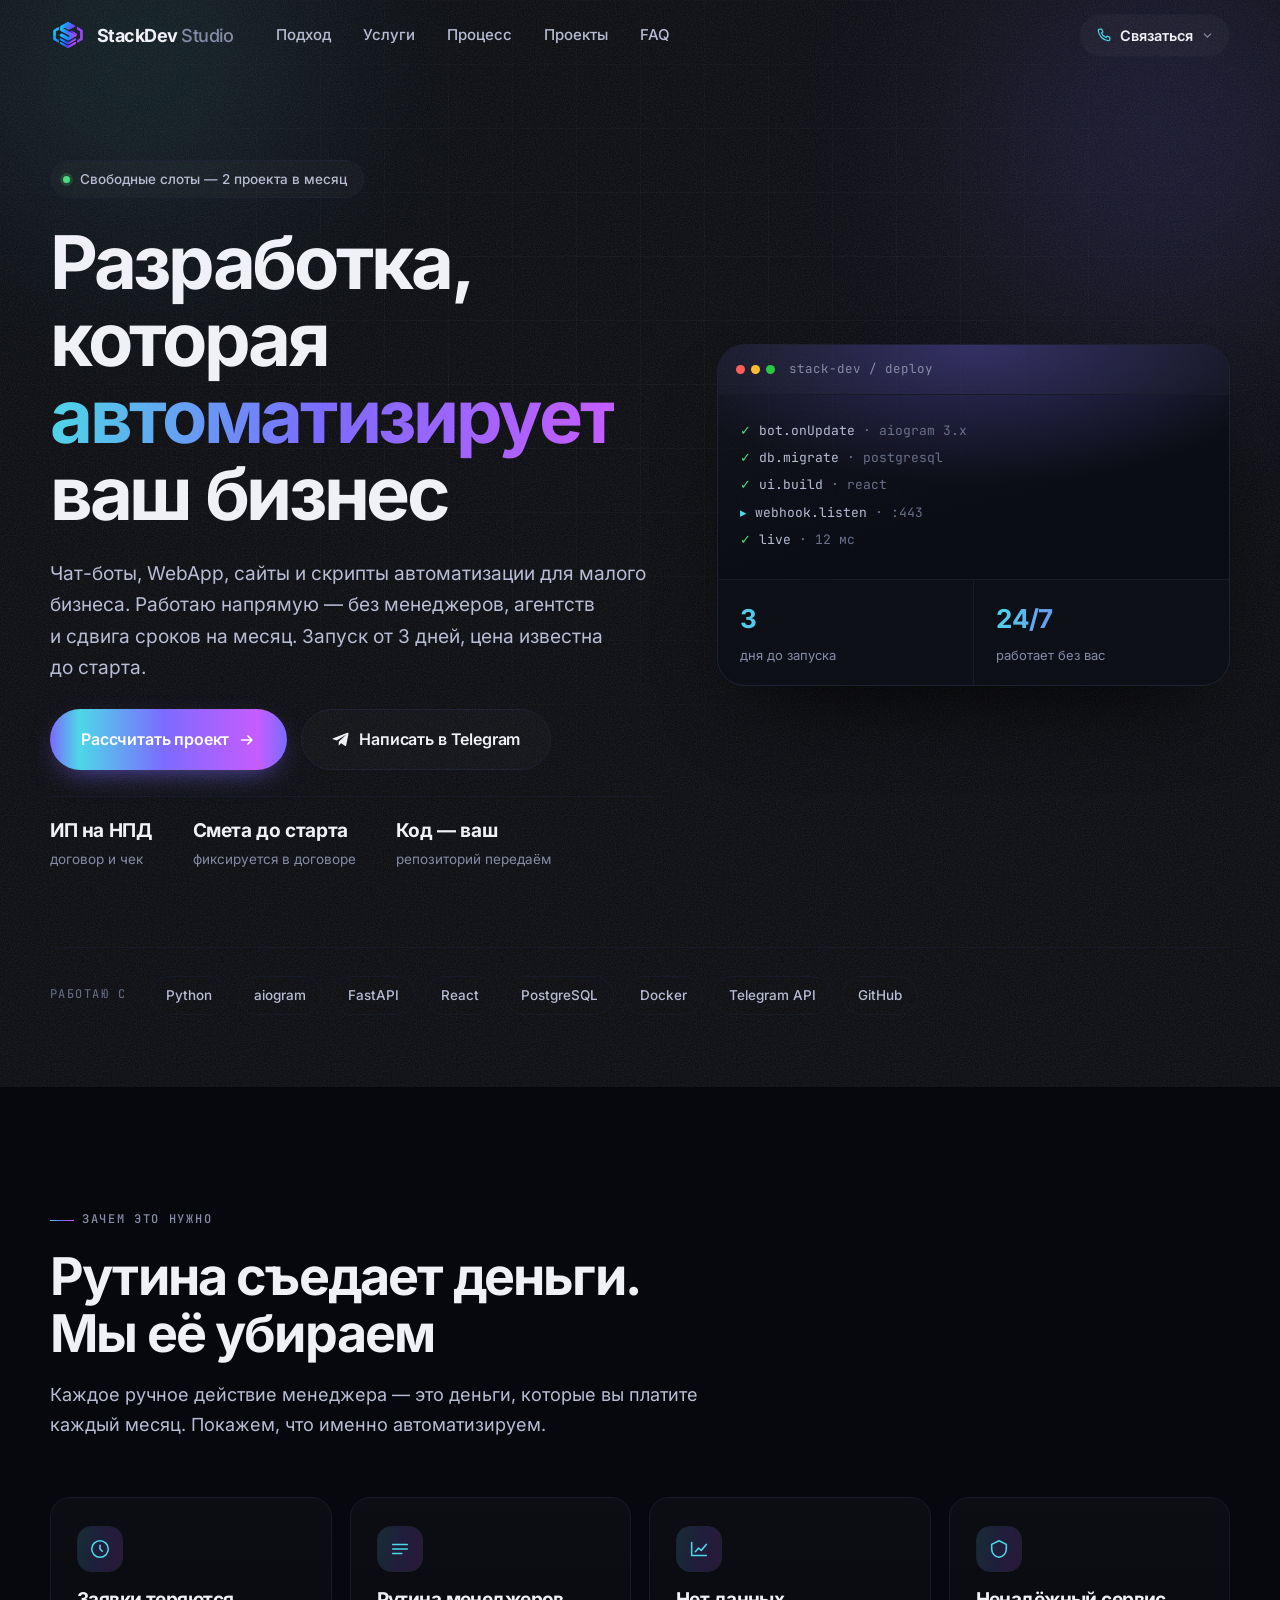
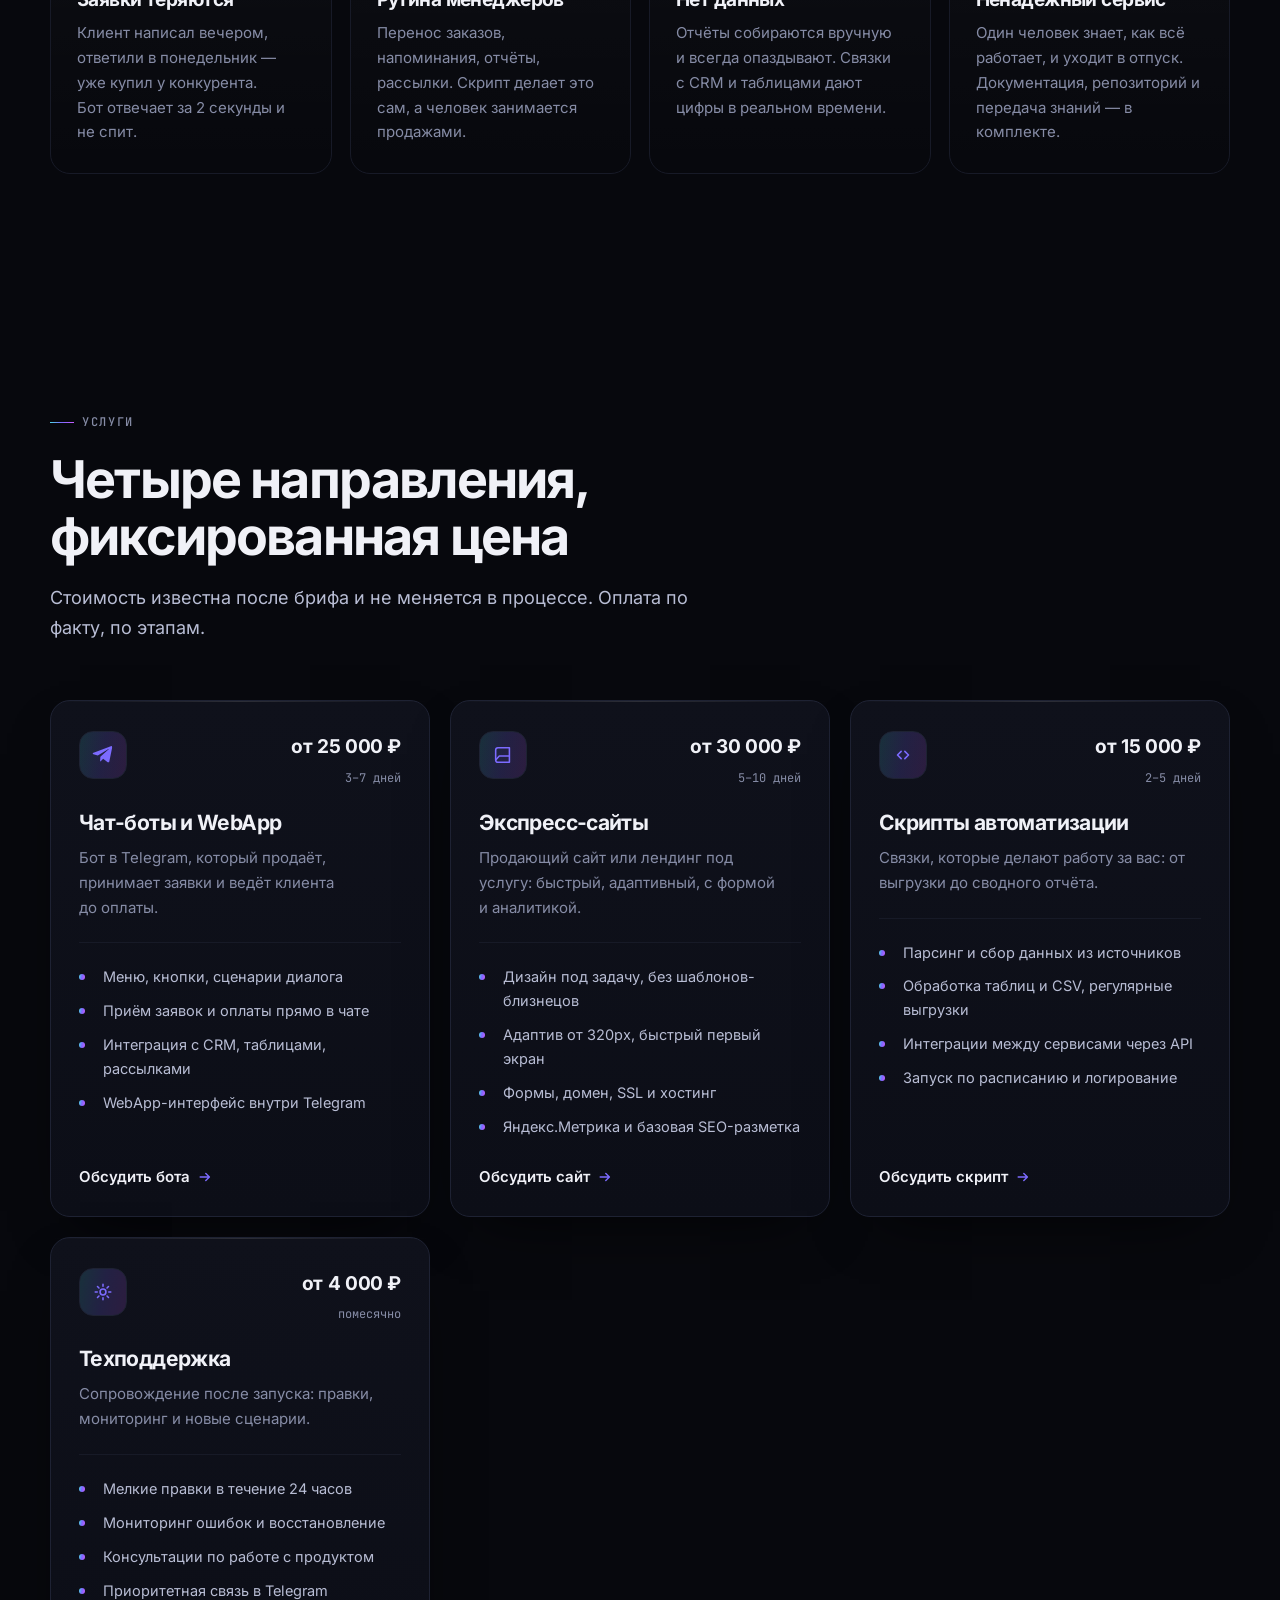
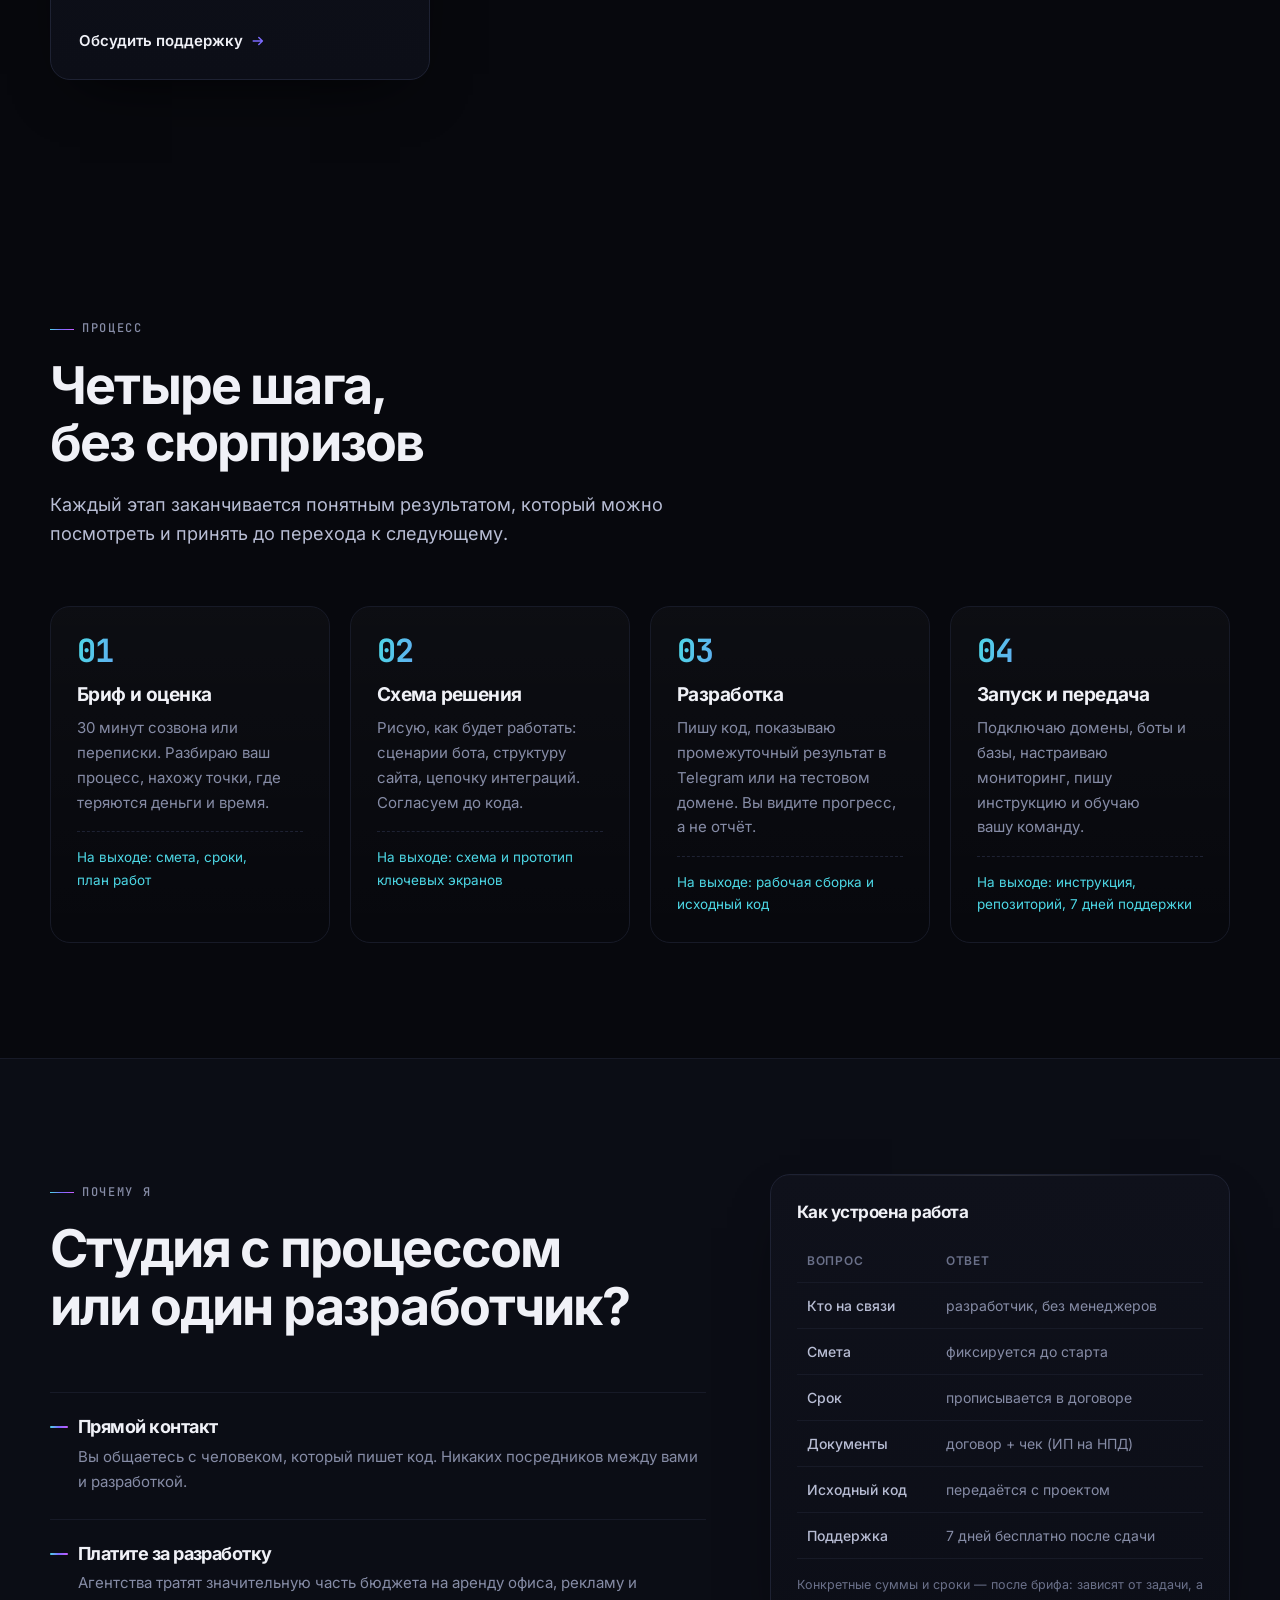
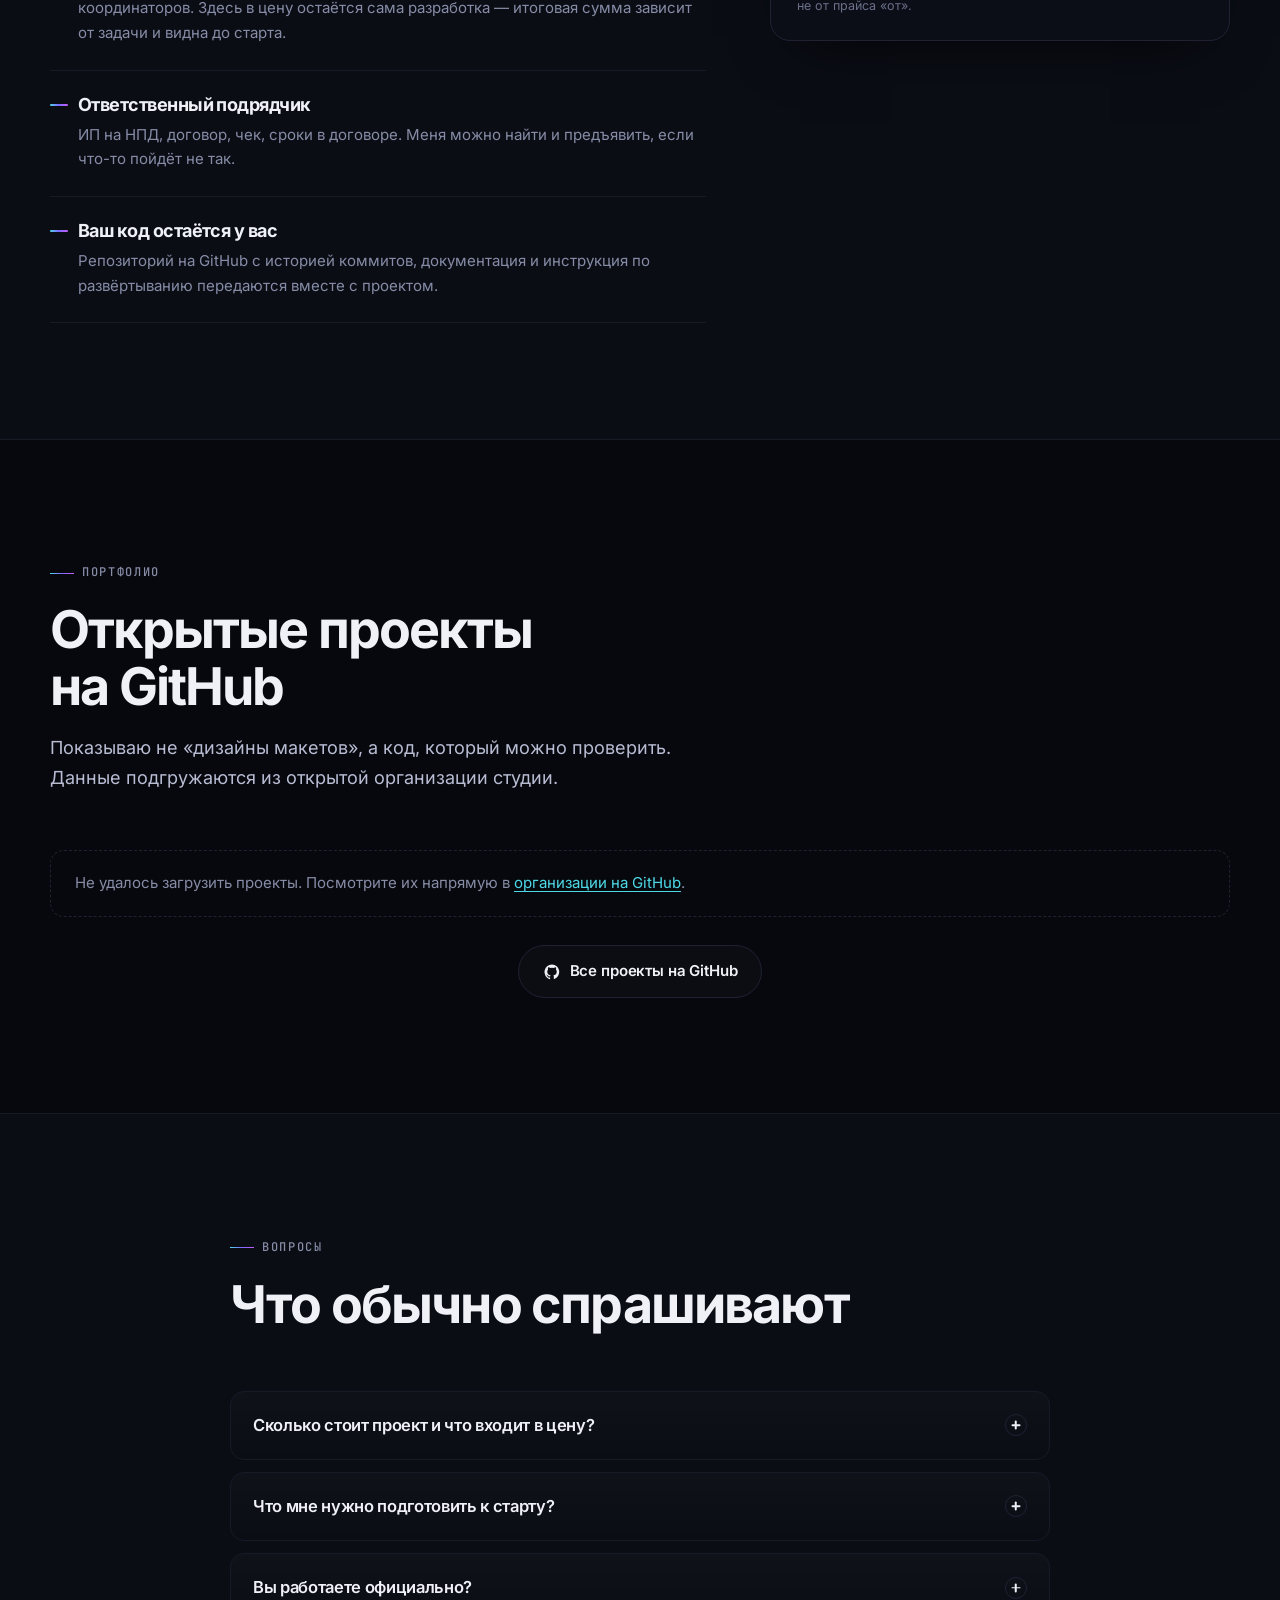
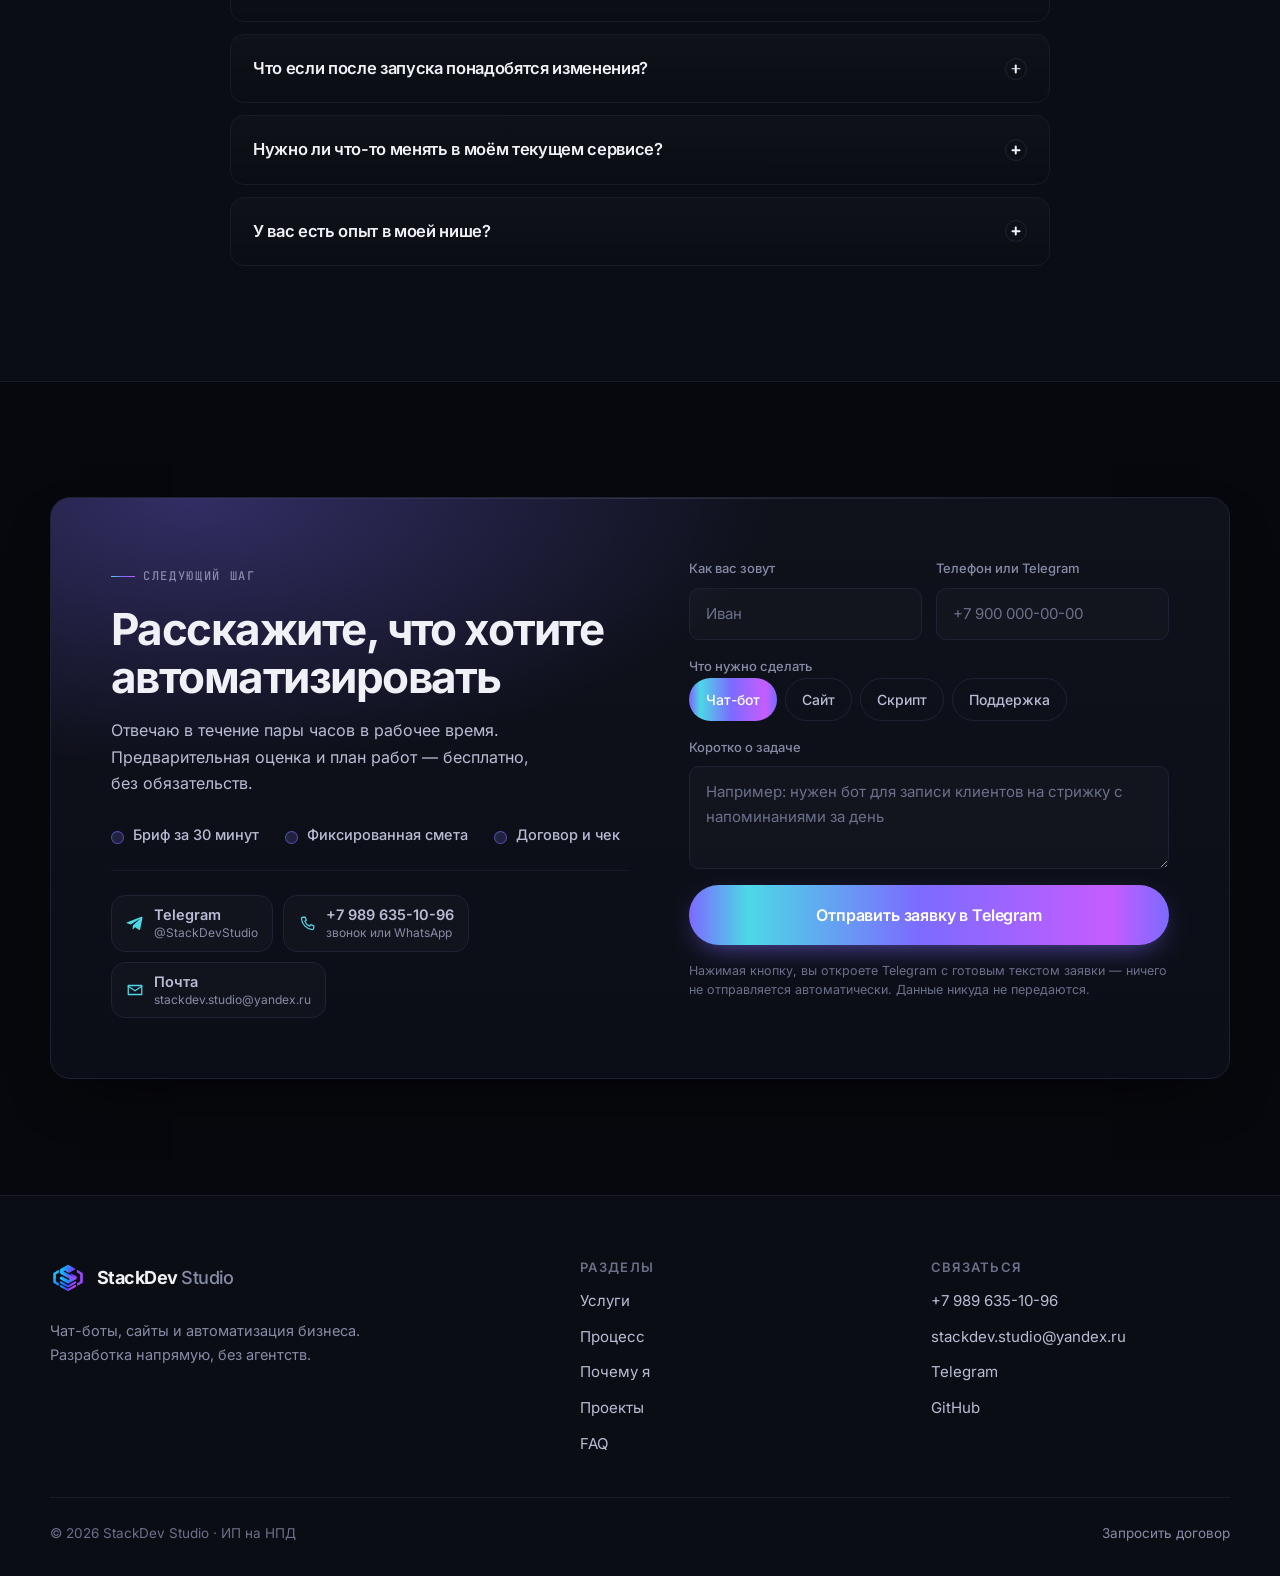
==== commit 6bfc9ea7: "update(fix) logo" ====
--- a/index.html
+++ b/index.html
@@ -26,9 +26,10 @@
 <meta name="twitter:description" content="Чат-боты, WebApp, экспресс-сайты и скрипты автоматизации. Запуск от 3 дней.">
 <meta name="twitter:image" content="https://stack-dev.ru/og-image.jpg">
 
-<!-- Icons -->
+<!-- Icons: assets/brand/logo.svg is the master, every PNG below is rendered from it -->
 <link rel="icon" href="favicon-32.png" sizes="32x32" type="image/png">
 <link rel="icon" href="favicon-96.png" sizes="96x96" type="image/png">
+<link rel="icon" href="assets/brand/logo.svg" type="image/svg+xml">
 <link rel="apple-touch-icon" href="apple-touch-icon.png">
 <link rel="manifest" href="site.webmanifest">
 
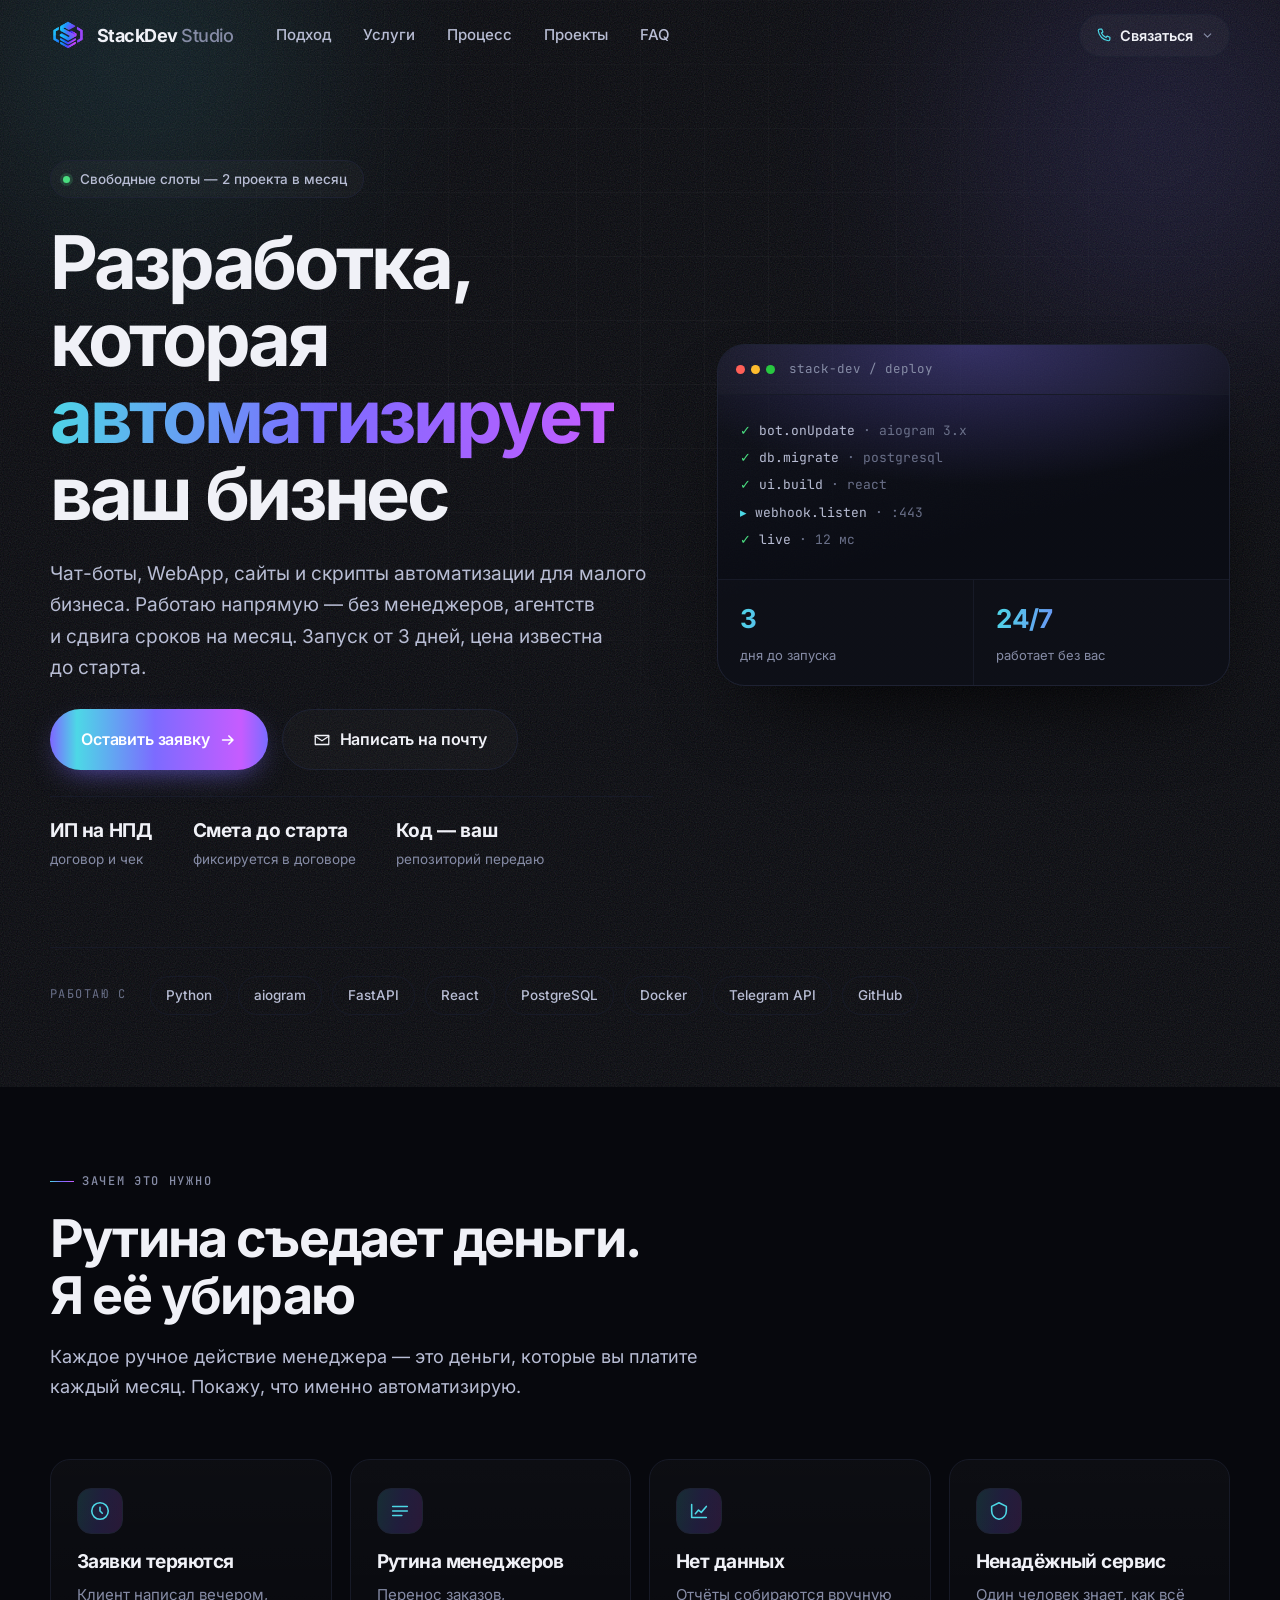
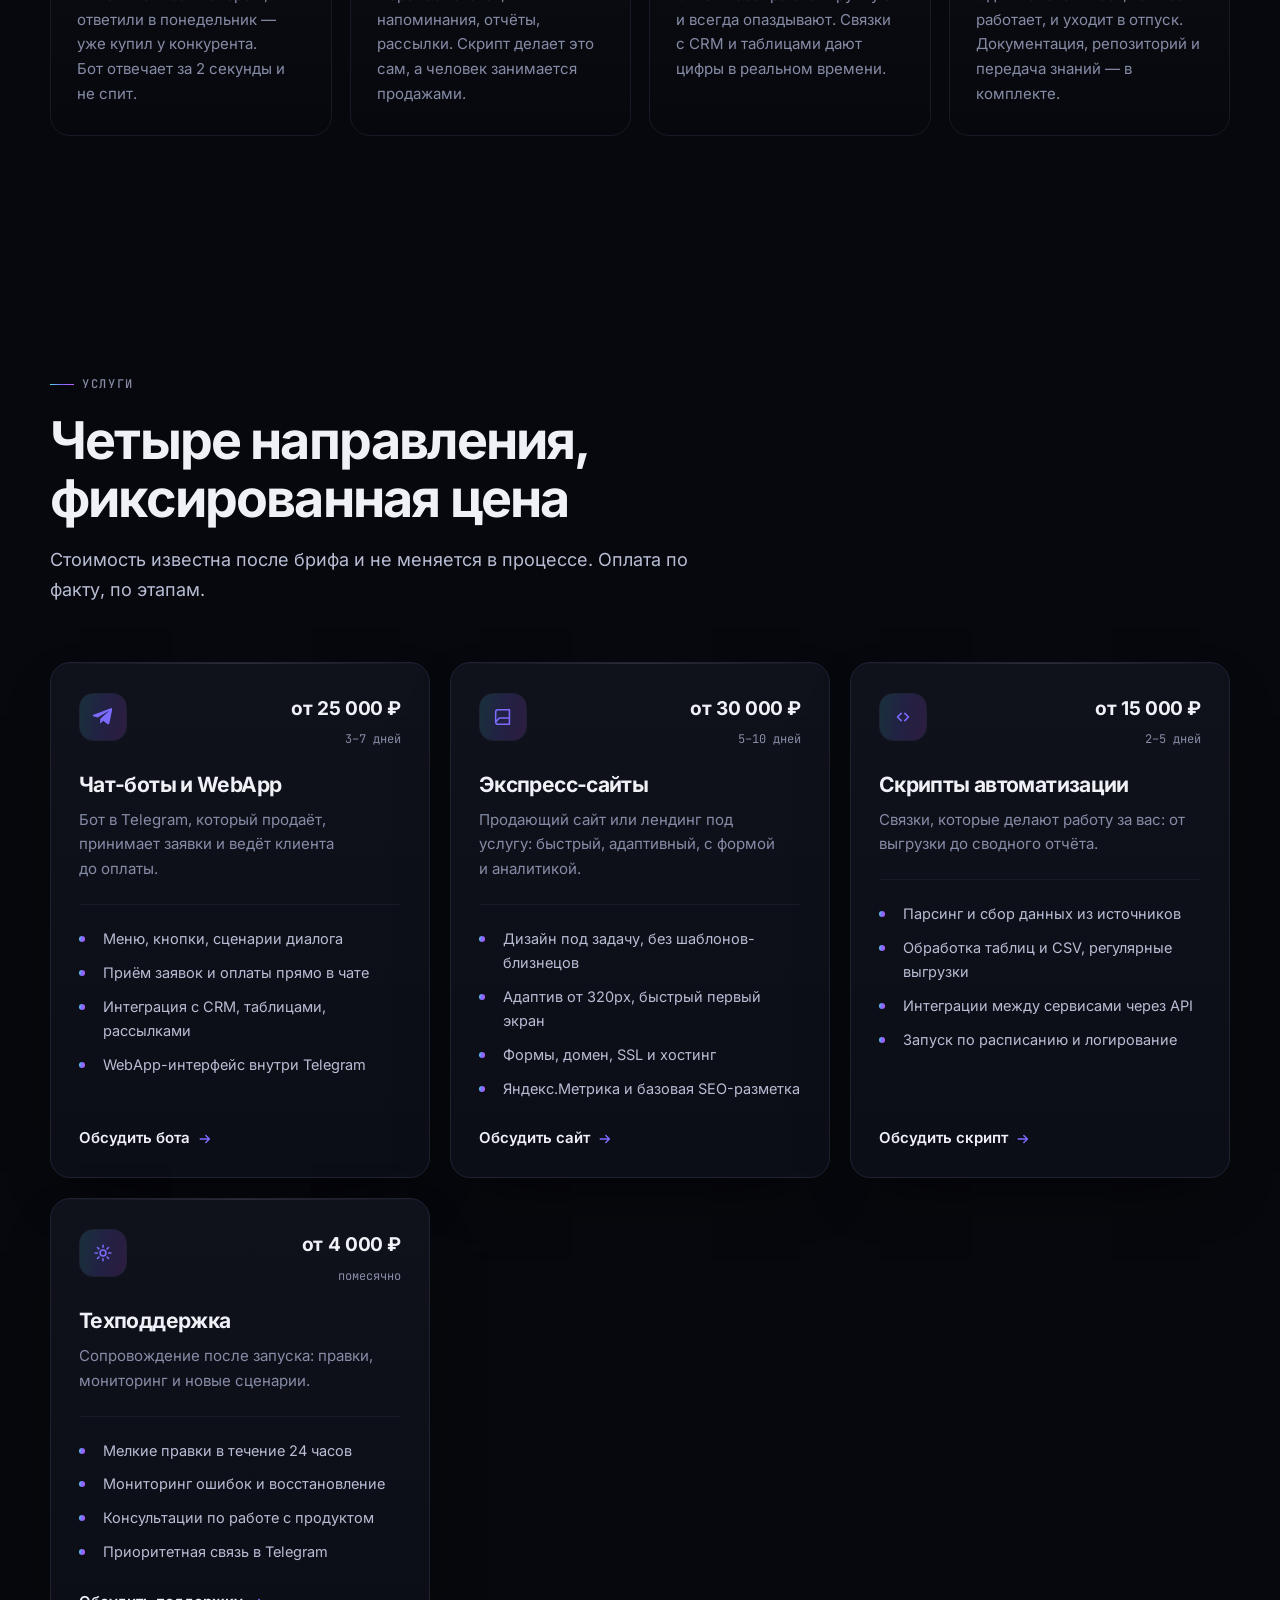
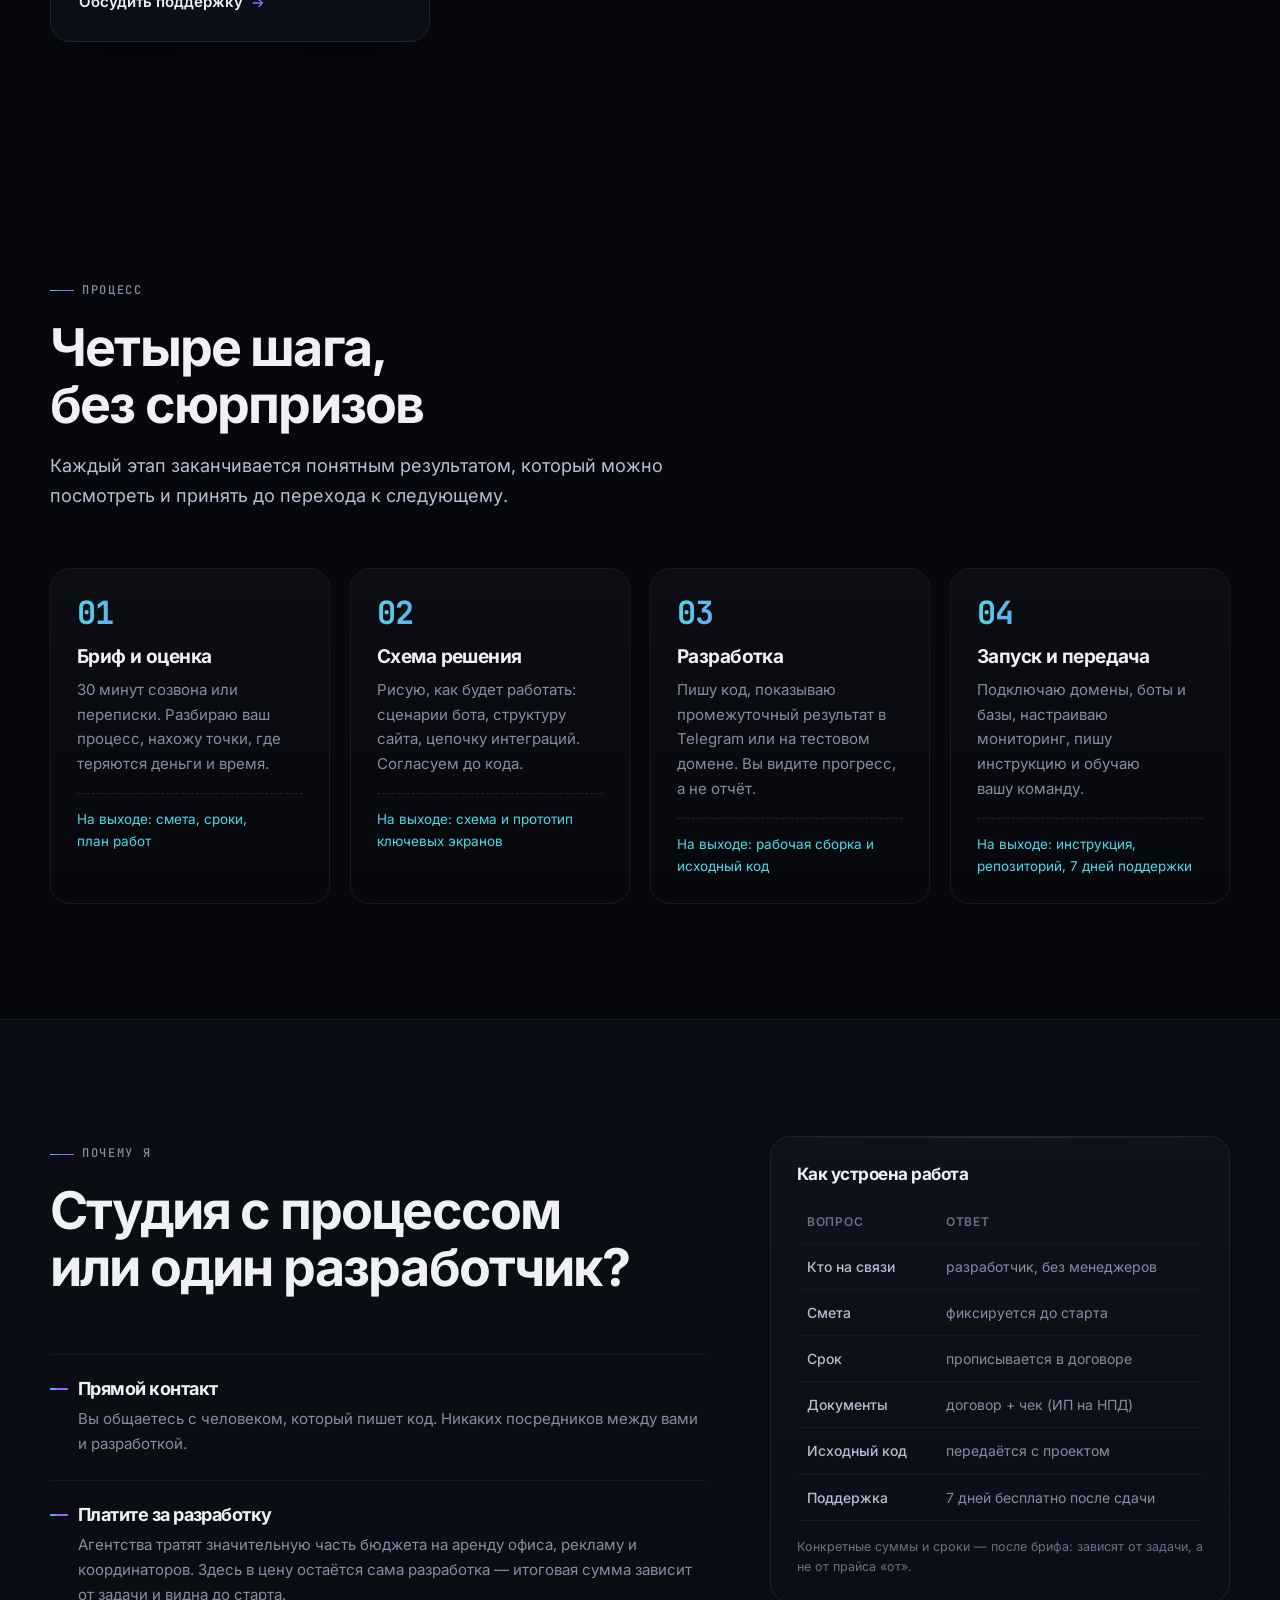
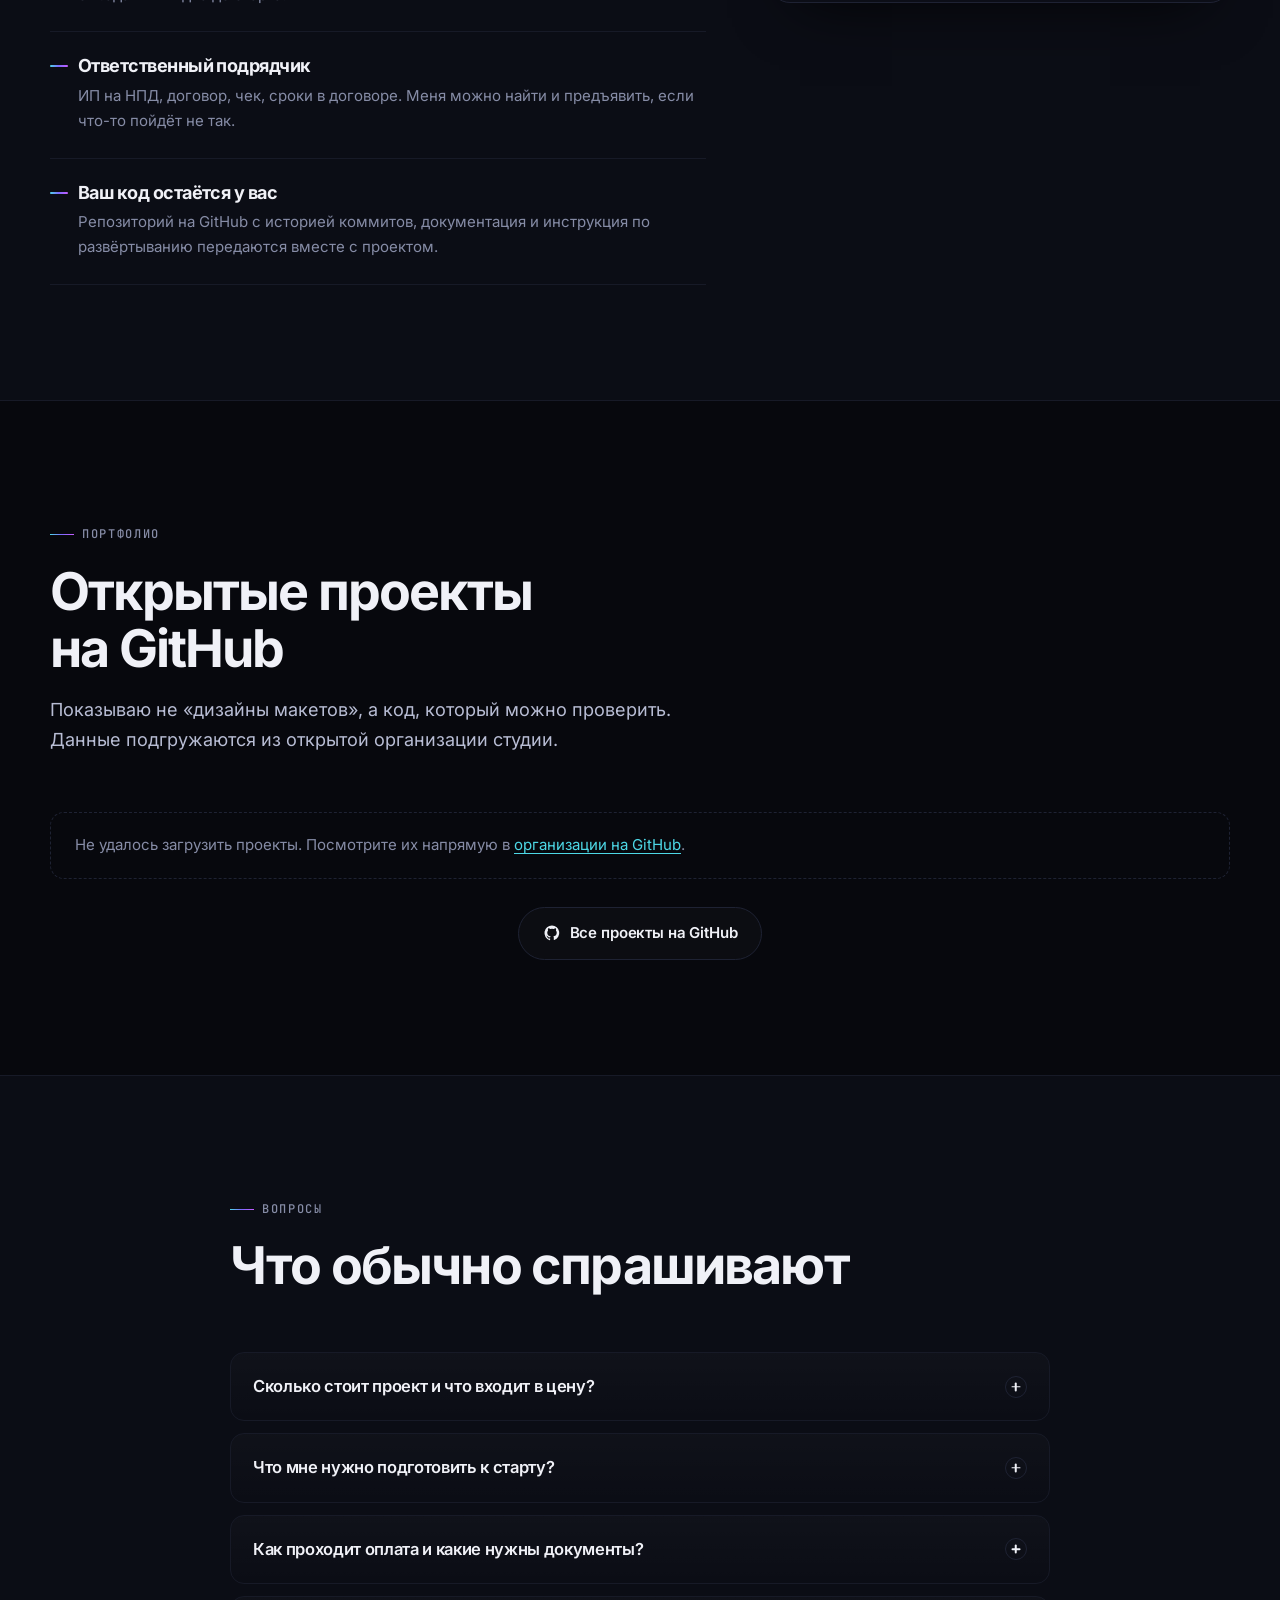
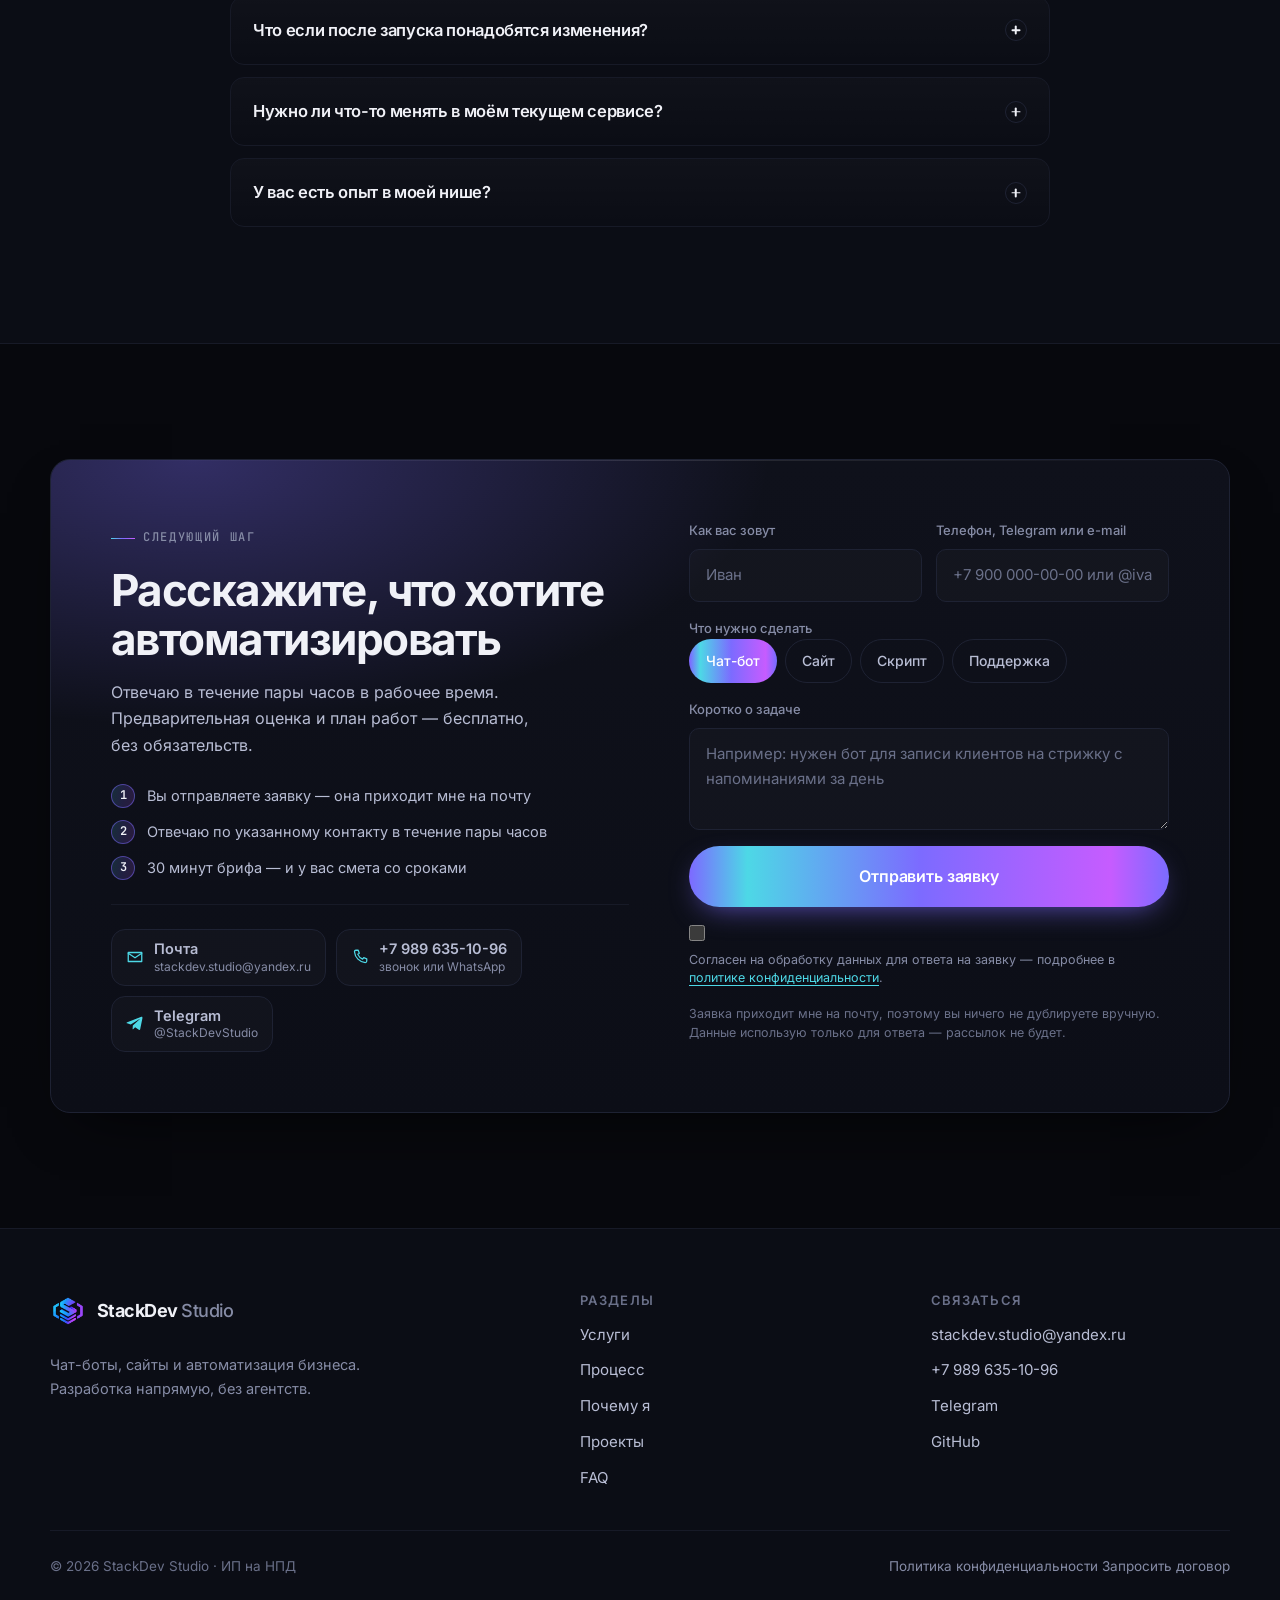
==== commit c2952008: "update event sistem" ====
--- a/index.html
+++ b/index.html
@@ -5,7 +5,7 @@
 <meta name="viewport" content="width=device-width, initial-scale=1, viewport-fit=cover">
 
 <title>StackDev Studio — чат-боты, сайты и автоматизация бизнеса</title>
-<meta name="description" content="Разрабатываем чат-ботов и WebApp, экспресс-сайты и скрипты автоматизации для малого бизнеса. Срок и цена фиксируются в договоре до старта. ИП на НПД, договор, чек.">
+<meta name="description" content="Разрабатываю чат-ботов и WebApp, экспресс-сайты и скрипты автоматизации для малого бизнеса. Срок и цена фиксируются в договоре до старта. ИП на НПД, договор, чек.">
 <meta name="author" content="StackDev Studio">
 <meta name="theme-color" content="#07080d">
 <meta name="color-scheme" content="dark">
@@ -16,17 +16,21 @@
 <meta property="og:site_name" content="StackDev Studio">
 <meta property="og:locale" content="ru_RU">
 <meta property="og:url" content="https://stack-dev.ru/">
-<meta property="og:title" content="StackDev Studio — автоматизируем бизнес за 3 дня">
+<meta property="og:title" content="StackDev Studio — автоматизирую бизнес за 3 дня">
 <meta property="og:description" content="Чат-боты, WebApp, экспресс-сайты и скрипты автоматизации. Срок и цена фиксируются в договоре до старта. ИП на НПД, договор, чек.">
 <meta property="og:image" content="https://stack-dev.ru/og-image.jpg">
+<meta property="og:image:type" content="image/jpeg">
 <meta property="og:image:width" content="1200">
 <meta property="og:image:height" content="630">
+<meta property="og:image:alt" content="StackDev Studio — чат-боты, сайты и автоматизация бизнеса">
 <meta name="twitter:card" content="summary_large_image">
-<meta name="twitter:title" content="StackDev Studio — автоматизируем бизнес за 3 дня">
+<meta name="twitter:title" content="StackDev Studio — автоматизирую бизнес за 3 дня">
 <meta name="twitter:description" content="Чат-боты, WebApp, экспресс-сайты и скрипты автоматизации. Запуск от 3 дней.">
 <meta name="twitter:image" content="https://stack-dev.ru/og-image.jpg">
+<meta name="twitter:image:alt" content="StackDev Studio — чат-боты, сайты и автоматизация бизнеса">
 
 <!-- Icons: assets/brand/logo.svg is the master, every PNG below is rendered from it -->
+<link rel="icon" href="favicon-16.png" sizes="16x16" type="image/png">
 <link rel="icon" href="favicon-32.png" sizes="32x32" type="image/png">
 <link rel="icon" href="favicon-96.png" sizes="96x96" type="image/png">
 <link rel="icon" href="assets/brand/logo.svg" type="image/svg+xml">
@@ -144,7 +148,7 @@
       <a href="#works">Проекты</a>
       <a href="#faq">FAQ</a>
       <!-- Mobile-only CTA (drawer) -->
-      <a class="nav-cta" href="#contact">Обсудить проект</a>
+      <a class="nav-cta" href="#contact">Оставить заявку</a>
     </nav>
 
     <div class="header-actions">
@@ -160,26 +164,26 @@
         <div class="contact-panel">
           <p class="contact-lead">Отвечаю в течение пары часов в рабочее время.</p>
 
+          <a class="contact-row" href="mailto:stackdev.studio@yandex.ru?subject=Заявка%20с%20сайта">
+            <span class="contact-row-icon">
+              <svg viewBox="0 0 24 24" width="18" height="18" aria-hidden="true"><path d="M3 6h18v12H3z" fill="none" stroke="currentColor" stroke-width="1.7" stroke-linejoin="round"/><path d="m3 7 9 6 9-6" fill="none" stroke="currentColor" stroke-width="1.7" stroke-linecap="round" stroke-linejoin="round"/></svg>
+            </span>
+            <span class="contact-row-text"><b>stackdev.studio@yandex.ru</b><em>почта для заявок и документов</em></span>
+          </a>
+
+          <a class="contact-row" href="tel:+79896351096">
+            <span class="contact-row-icon">
+              <svg viewBox="0 0 24 24" width="18" height="18" aria-hidden="true"><path d="M6.6 3h3l1.5 4-2 1.5a12 12 0 0 0 6.4 6.4l1.5-2 4 1.5v3c0 1.1-.9 2-2 2A16 16 0 0 1 4.6 5c0-1.1.9-2 2-2Z" fill="none" stroke="currentColor" stroke-width="1.7" stroke-linejoin="round"/></svg>
+            </span>
+            <span class="contact-row-text"><b>+7 989 635-10-96</b><em>звонок или WhatsApp</em></span>
+          </a>
+
           <a class="contact-row" href="https://t.me/StackDevStudio" target="_blank" rel="noopener">
             <span class="contact-row-icon">
               <svg viewBox="0 0 24 24" width="18" height="18" aria-hidden="true"><path d="M21.9 4.3 18.9 19c-.2 1-.9 1.3-1.8.8l-4.9-3.6-2.4 2.3c-.3.3-.5.5-1 .5l.3-5 9.1-8.2c.4-.3-.1-.5-.6-.2L6.3 12.6l-4.8-1.5c-1-.3-1-1 .2-1.5l18.8-7.2c.9-.3 1.6.2 1.4 1.9Z" fill="currentColor"/></svg>
             </span>
             <span class="contact-row-text"><b>Telegram</b><em>@StackDevStudio · быстрее всего</em></span>
           </a>
-
-          <a class="contact-row" href="tel:+79896351096">
-            <span class="contact-row-icon">
-              <svg viewBox="0 0 24 24" width="18" height="18" aria-hidden="true"><path d="M6.6 3h3l1.5 4-2 1.5a12 12 0 0 0 6.4 6.4l1.5-2 4 1.5v3c0 1.1-.9 2-2 2A16 16 0 0 1 4.6 5c0-1.1.9-2 2-2Z" fill="none" stroke="currentColor" stroke-width="1.7" stroke-linejoin="round"/></svg>
-            </span>
-            <span class="contact-row-text"><b>+7 989 635-10-96</b><em>звонок или WhatsApp</em></span>
-          </a>
-
-          <a class="contact-row" href="mailto:stackdev.studio@yandex.ru">
-            <span class="contact-row-icon">
-              <svg viewBox="0 0 24 24" width="18" height="18" aria-hidden="true"><path d="M3 6h18v12H3z" fill="none" stroke="currentColor" stroke-width="1.7" stroke-linejoin="round"/><path d="m3 7 9 6 9-6" fill="none" stroke="currentColor" stroke-width="1.7" stroke-linecap="round" stroke-linejoin="round"/></svg>
-            </span>
-            <span class="contact-row-text"><b>stackdev.studio@yandex.ru</b><em>почта для документов</em></span>
-          </a>
         </div>
       </details>
     </div>
@@ -191,7 +195,7 @@
 </header>
 
 <main id="main">
-<!-- ============================== HERO ============================== -->
+  <!-- ============================== HERO ============================== -->
   <section class="hero">
     <div class="hero-bg" aria-hidden="true">
       <div class="hero-grid"></div>
@@ -221,23 +225,23 @@
 
         <div class="hero-actions reveal" data-delay="3">
           <a class="btn btn-primary btn-lg" href="#contact">
-            Рассчитать проект
+            Оставить заявку
             <svg viewBox="0 0 20 20" width="18" height="18" aria-hidden="true">
               <path d="M4 10h11M11 5.5 15.5 10 11 14.5" fill="none" stroke="currentColor" stroke-width="1.8" stroke-linecap="round" stroke-linejoin="round"/>
             </svg>
           </a>
-          <a class="btn btn-ghost btn-lg" href="https://t.me/StackDevStudio" target="_blank" rel="noopener">
+          <a class="btn btn-ghost btn-lg" href="mailto:stackdev.studio@yandex.ru?subject=Заявка%20с%20сайта">
             <svg viewBox="0 0 24 24" width="18" height="18" aria-hidden="true">
-              <path d="M21.9 4.3 18.9 19c-.2 1-.9 1.3-1.8.8l-4.9-3.6-2.4 2.3c-.3.3-.5.5-1 .5l.3-5 9.1-8.2c.4-.3-.1-.5-.6-.2L6.3 12.6l-4.8-1.5c-1-.3-1-1 .2-1.5l18.8-7.2c.9-.3 1.6.2 1.4 1.9Z" fill="currentColor"/>
+              <path d="M3 6h18v12H3z" fill="none" stroke="currentColor" stroke-width="1.7" stroke-linejoin="round"/><path d="m3 7 9 6 9-6" fill="none" stroke="currentColor" stroke-width="1.7" stroke-linecap="round" stroke-linejoin="round"/>
             </svg>
-            Написать в Telegram
+            Написать на почту
           </a>
         </div>
 
         <ul class="hero-proof reveal" data-delay="4">
           <li><strong>ИП на НПД</strong><span>договор и чек</span></li>
           <li><strong>Смета до старта</strong><span>фиксируется в договоре</span></li>
-          <li><strong>Код — ваш</strong><span>репозиторий передаём</span></li>
+          <li><strong>Код — ваш</strong><span>репозиторий передаю</span></li>
         </ul>
       </div>
 
@@ -254,7 +258,7 @@
             <div class="mock-line"><span class="tok-ok">✓</span> db.migrate <span class="tok-dim">· postgresql</span></div>
             <div class="mock-line"><span class="tok-ok">✓</span> ui.build <span class="tok-dim">· react</span></div>
             <div class="mock-line"><span class="tok-run">▸</span> webhook.listen <span class="tok-dim">· :443</span></div>
-            <div class="mock-line mock-cursor"><span class="tok-ok">✓</span> live <span class="tok-dim">· 12 мс</span></div>
+            <div class="mock-line"><span class="tok-ok">✓</span> live <span class="tok-dim">· 12 мс</span></div>
           </div>
           <div class="mock-stats">
             <div><b>3</b><span>дня до запуска</span></div>
@@ -274,15 +278,17 @@
         </ul>
       </div>
     </div>
-  </section><!-- ============================== PROBLEM ============================== -->
+  </section>
+
+  <!-- ============================== PROBLEM ============================== -->
   <section class="section section-tight" id="how">
     <div class="container">
       <div class="section-head reveal">
         <p class="section-kicker">Зачем это нужно</p>
-        <h2 class="section-title">Рутина съедает деньги.<br>Мы её убираем</h2>
+        <h2 class="section-title">Рутина съедает деньги.<br>Я её убираю</h2>
         <p class="section-sub">
           Каждое ручное действие менеджера — это деньги, которые вы платите
-          каждый месяц. Покажем, что именно автоматизируем.
+          каждый месяц. Покажу, что именно автоматизирую.
         </p>
       </div>
 
@@ -334,7 +340,8 @@
         </p>
       </div>
 
-      <div class="services-grid"><article class="service-card card reveal">
+      <div class="services-grid">
+        <article class="service-card card reveal">
           <div class="service-head">
             <div class="service-icon">
               <svg viewBox="0 0 24 24" width="22" height="22"><path d="M21.9 4.3 18.9 19c-.2 1-.9 1.3-1.8.8l-4.9-3.6-2.4 2.3c-.3.3-.5.5-1 .5l.3-5 9.1-8.2c.4-.3-.1-.5-.6-.2L6.3 12.6l-4.8-1.5c-1-.3-1-1 .2-1.5l18.8-7.2c.9-.3 1.6.2 1.4 1.9Z" fill="currentColor"/></svg>
@@ -368,7 +375,9 @@
             <li>Яндекс.Метрика и базовая SEO-разметка</li>
           </ul>
           <a class="service-link" href="#contact">Обсудить сайт <svg viewBox="0 0 20 20" width="16" height="16" aria-hidden="true"><path d="M4 10h11M11 5.5 15.5 10 11 14.5" fill="none" stroke="currentColor" stroke-width="1.8" stroke-linecap="round" stroke-linejoin="round"/></svg></a>
-        </article><article class="service-card card reveal" data-delay="2">
+        </article>
+
+        <article class="service-card card reveal" data-delay="2">
           <div class="service-head">
             <div class="service-icon">
               <svg viewBox="0 0 24 24" width="22" height="22"><path d="m10 8-4 4 4 4M14 8l4 4-4 4" fill="none" stroke="currentColor" stroke-width="1.7" stroke-linecap="round" stroke-linejoin="round"/></svg>
@@ -405,7 +414,9 @@
         </article>
       </div>
     </div>
-  </section><!-- ============================== PROCESS ============================== -->
+  </section>
+
+  <!-- ============================== PROCESS ============================== -->
   <section class="section" id="process">
     <div class="container">
       <div class="section-head reveal">
@@ -503,7 +514,9 @@
         </aside>
       </div>
     </div>
-  </section><!-- ============================== WORKS ============================== -->
+  </section>
+
+  <!-- ============================== WORKS ============================== -->
   <section class="section" id="works">
     <div class="container">
       <div class="section-head reveal">
@@ -562,9 +575,9 @@
         </details>
 
         <details class="faq-item reveal" data-delay="2">
-          <summary>Вы работаете официально?<span class="faq-marker" aria-hidden="true"></span></summary>
+          <summary>Как проходит оплата и какие нужны документы?<span class="faq-marker" aria-hidden="true"></span></summary>
           <div class="faq-body">
-            <p>Да. Работаю как ИП на НПД: заключаю договор, выставляю чек, принимаю оплату на карту или по счёту для юрлиц. Все права на переданные материалы по условиям договора ваши.</p>
+            <p>Работаю как ИП на НПД: заключаем договор, оплата по этапам — обычно 50% на старте и 50% после сдачи, для небольших задач возможна оплата по факту. Принимаю на карту или по счёту для юрлиц, на каждую оплату выставляю чек. Все права на результат по договору переходят вам.</p>
           </div>
         </details>
 
@@ -590,7 +603,9 @@
         </details>
       </div>
     </div>
-  </section><!-- ============================== CONTACT / CTA ============================== -->
+  </section>
+
+  <!-- ============================== CONTACT / CTA ============================== -->
   <section class="section" id="contact">
     <div class="container">
       <div class="cta card reveal">
@@ -603,18 +618,19 @@
               Отвечаю в течение пары часов в рабочее время. Предварительная оценка
               и план работ — бесплатно, без обязательств.
             </p>
-            <ul class="cta-points">
-              <li>Бриф за 30 минут</li>
-              <li>Фиксированная смета</li>
-              <li>Договор и чек</li>
-            </ul>
+
+            <ol class="cta-next">
+              <li><span>1</span> Вы отправляете заявку — она приходит мне на почту</li>
+              <li><span>2</span> Отвечаю по указанному контакту в течение пары часов</li>
+              <li><span>3</span> 30 минут брифа — и у вас смета со сроками</li>
+            </ol>
 
             <!-- Direct channels, in sight -- not only in the footer. -->
             <ul class="cta-contacts">
               <li>
-                <a href="https://t.me/StackDevStudio" target="_blank" rel="noopener">
-                  <svg viewBox="0 0 24 24" width="18" height="18" aria-hidden="true"><path d="M21.9 4.3 18.9 19c-.2 1-.9 1.3-1.8.8l-4.9-3.6-2.4 2.3c-.3.3-.5.5-1 .5l.3-5 9.1-8.2c.4-.3-.1-.5-.6-.2L6.3 12.6l-4.8-1.5c-1-.3-1-1 .2-1.5l18.8-7.2c.9-.3 1.6.2 1.4 1.9Z" fill="currentColor"/></svg>
-                  <span><b>Telegram</b><em>@StackDevStudio</em></span>
+                <a href="mailto:stackdev.studio@yandex.ru?subject=Заявка%20с%20сайта">
+                  <svg viewBox="0 0 24 24" width="18" height="18" aria-hidden="true"><path d="M3 6h18v12H3z" fill="none" stroke="currentColor" stroke-width="1.7" stroke-linejoin="round"/><path d="m3 7 9 6 9-6" fill="none" stroke="currentColor" stroke-width="1.7" stroke-linecap="round" stroke-linejoin="round"/></svg>
+                  <span><b>Почта</b><em>stackdev.studio@yandex.ru</em></span>
                 </a>
               </li>
               <li>
@@ -624,23 +640,40 @@
                 </a>
               </li>
               <li>
-                <a href="mailto:stackdev.studio@yandex.ru">
-                  <svg viewBox="0 0 24 24" width="18" height="18" aria-hidden="true"><path d="M3 6h18v12H3z" fill="none" stroke="currentColor" stroke-width="1.7" stroke-linejoin="round"/><path d="m3 7 9 6 9-6" fill="none" stroke="currentColor" stroke-width="1.7" stroke-linecap="round" stroke-linejoin="round"/></svg>
-                  <span><b>Почта</b><em>stackdev.studio@yandex.ru</em></span>
+                <a href="https://t.me/StackDevStudio" target="_blank" rel="noopener">
+                  <svg viewBox="0 0 24 24" width="18" height="18" aria-hidden="true"><path d="M21.9 4.3 18.9 19c-.2 1-.9 1.3-1.8.8l-4.9-3.6-2.4 2.3c-.3.3-.5.5-1 .5l.3-5 9.1-8.2c.4-.3-.1-.5-.6-.2L6.3 12.6l-4.8-1.5c-1-.3-1-1 .2-1.5l18.8-7.2c.9-.3 1.6.2 1.4 1.9Z" fill="currentColor"/></svg>
+                  <span><b>Telegram</b><em>@StackDevStudio</em></span>
                 </a>
               </li>
             </ul>
           </div>
 
-          <form class="cta-form" id="lead-form" novalidate>
+          <!-- No `novalidate` here: with JS off the browser validates natively.
+               site.js switches it on and takes over validation. -->
+          <form class="cta-form" id="lead-form"
+                action="https://formsubmit.co/stackdev.studio@yandex.ru"
+                method="POST">
+            <!-- Delivered to the studio inbox. These hint FormSubmit how to format it.
+                 Captcha is off so the AJAX path above stays reliable; spam is
+                 filtered by the honeypot + blacklist below. -->
+            <input type="hidden" name="_subject" value="Заявка с сайта stack-dev.ru">
+            <input type="hidden" name="_template" value="table">
+            <input type="hidden" name="_captcha" value="false">
+            <input type="hidden" name="_next" value="https://stack-dev.ru/thanks.html">
+            <!-- Only obvious spam words: blocking on links would drop honest
+                 briefs where a client pastes a reference URL. -->
+            <input type="hidden" name="_blacklist" value="viagra,казино,casino,кредит наличными,заработок в интернете,forex signals">
+            <!-- Honeypot: invisible to people, irresistible to bots. -->
+            <input class="hp-field" type="text" name="_honey" tabindex="-1" autocomplete="off" aria-hidden="true">
+
             <div class="form-row">
               <label class="field">
                 <span>Как вас зовут</span>
                 <input type="text" name="name" placeholder="Иван" autocomplete="name" required>
               </label>
               <label class="field">
-                <span>Телефон или Telegram</span>
-                <input type="text" name="contact" placeholder="+7 900 000-00-00" autocomplete="tel" required>
+                <span>Телефон, Telegram или e-mail</span>
+                <input type="text" name="contact" placeholder="+7 900 000-00-00 или @ivan" autocomplete="tel" required>
               </label>
             </div>
 
@@ -659,58 +692,67 @@
               <textarea name="message" rows="3" placeholder="Например: нужен бот для записи клиентов на стрижку с напоминаниями за день"></textarea>
             </label>
 
-            <button class="btn btn-primary btn-lg btn-block" type="submit">
-              Отправить заявку в Telegram
+            <button class="btn btn-primary btn-lg btn-block" type="submit" id="lead-submit">
+              <span class="btn-label">Отправить заявку</span>
+              <span class="btn-spinner" aria-hidden="true"></span>
             </button>
 
-            <p class="form-hint" id="form-hint">
-              Нажимая кнопку, вы откроете Telegram с готовым текстом заявки —
-              ничего не отправляется автоматически. Данные никуда не передаются.
+            <p class="form-status" id="form-status" role="status" aria-live="polite" hidden></p>
+
+            <label class="consent">
+              <input type="checkbox" name="consent" value="Да" required>
+              <span>Согласен на обработку данных для ответа на заявку — подробнее в
+                <a href="privacy.html">политике конфиденциальности</a>.</span>
+            </label>
+
+            <p class="form-hint">
+              Заявка приходит мне на почту, поэтому вы ничего не дублируете вручную.
+              Данные использую только для ответа — рассылок не будет.
             </p>
           </form>
         </div>
       </div>
     </div>
   </section>
-
-  </main>
-
-  <!-- ============================== FOOTER ============================== -->
-  <footer class="site-footer">
-    <div class="container footer-inner">
-      <div class="footer-brand">
-        <a class="brand" href="#top" aria-label="StackDev Studio">
-          <img class="brand-mark" src="assets/img/logo.png" width="32" height="32" alt="" aria-hidden="true">
-          <span class="brand-text">StackDev <span>Studio</span></span>
-        </a>
-        <p>Чат-боты, сайты и автоматизация бизнеса. Разработка напрямую, без агентств.</p>
-      </div>
-
-      <nav class="footer-nav" aria-label="Навигация в подвале">
-        <h2>Разделы</h2>
-        <a href="#services">Услуги</a>
-        <a href="#process">Процесс</a>
-        <a href="#why">Почему я</a>
-        <a href="#works">Проекты</a>
-        <a href="#faq">FAQ</a>
-      </nav>
-
-      <nav class="footer-nav" aria-label="Контакты">
-        <h2>Связаться</h2>
-        <a href="tel:+79896351096">+7 989 635-10-96</a>
-        <a href="mailto:stackdev.studio@yandex.ru">stackdev.studio@yandex.ru</a>
-        <a href="https://t.me/StackDevStudio" target="_blank" rel="noopener">Telegram</a>
-        <a href="https://github.com/StackDev-Studio" target="_blank" rel="noopener">GitHub</a>
-      </nav>
-    </div>
-
-    <div class="container footer-bottom">
-      <p>© <span id="year">2026</span> StackDev Studio · ИП на НПД</p>
-      <p class="footer-legal">
-        <a href="mailto:stackdev.studio@yandex.ru?subject=Договор">Запросить договор</a>
-      </p>
-    </div>
-  </footer>
+</main>
+
+<!-- ============================== FOOTER ============================== -->
+<footer class="site-footer">
+  <div class="container footer-inner">
+    <div class="footer-brand">
+      <a class="brand" href="#top" aria-label="StackDev Studio">
+        <img class="brand-mark" src="assets/img/logo.png" width="32" height="32" alt="" aria-hidden="true">
+        <span class="brand-text">StackDev <span>Studio</span></span>
+      </a>
+      <p>Чат-боты, сайты и автоматизация бизнеса. Разработка напрямую, без агентств.</p>
+    </div>
+
+    <nav class="footer-nav" aria-label="Навигация в подвале">
+      <h2>Разделы</h2>
+      <a href="#services">Услуги</a>
+      <a href="#process">Процесс</a>
+      <a href="#why">Почему я</a>
+      <a href="#works">Проекты</a>
+      <a href="#faq">FAQ</a>
+    </nav>
+
+    <nav class="footer-nav" aria-label="Контакты">
+      <h2>Связаться</h2>
+      <a href="mailto:stackdev.studio@yandex.ru">stackdev.studio@yandex.ru</a>
+      <a href="tel:+79896351096">+7 989 635-10-96</a>
+      <a href="https://t.me/StackDevStudio" target="_blank" rel="noopener">Telegram</a>
+      <a href="https://github.com/StackDev-Studio" target="_blank" rel="noopener">GitHub</a>
+    </nav>
+  </div>
+
+  <div class="container footer-bottom">
+    <p>© <span id="year">2026</span> StackDev Studio · ИП на НПД</p>
+    <p class="footer-legal">
+      <a href="privacy.html">Политика конфиденциальности</a>
+      <a href="mailto:stackdev.studio@yandex.ru?subject=Запрос%20договора">Запросить договор</a>
+    </p>
+  </div>
+</footer>
 
 <button class="to-top" type="button" aria-label="Наверх" hidden>
   <svg viewBox="0 0 20 20" width="18" height="18" aria-hidden="true"><path d="M10 16V5M5 10l5-5 5 5" fill="none" stroke="currentColor" stroke-width="1.9" stroke-linecap="round" stroke-linejoin="round"/></svg>
@@ -718,4 +760,4 @@
 
 <script src="assets/js/site.js" defer></script>
 </body>
-</html>+</html>
--- a/assets/css/site.css
+++ b/assets/css/site.css
@@ -4,8 +4,8 @@
    1. Tokens          6. Services       11. FAQ
    2. Reset + base    7. Process        12. Contact form
    3. Layout + type   8. Comparison     13. Footer
-   4. Primitives      9. Works          14. Utilities + motion
-   5. Header         10. ...            15. Responsive
+   4. Primitives      9. Works          14. Docs pages
+   5. Header         10. CTA extras     15. Motion + responsive
    ========================================================================== */
 
 /* ---------------------------------------------------------------- 1. Tokens */
@@ -103,6 +103,9 @@
   border-block: 1px solid var(--line-soft);
 }
 
+/* Tighter rhythm for short sections that follow the hero. */
+.section-tight { padding-top: clamp(56px, 6vw, 88px); }
+
 .section-head { max-width: 720px; margin-bottom: clamp(36px, 4.5vw, 60px); }
 
 .section-kicker {
@@ -258,6 +261,9 @@
   line-height: 1.1;
   letter-spacing: -.03em;
   text-wrap: balance;
+  /* Long single words (e.g. "конфиденциальности") must not push the layout
+     wider than a 320px viewport. */
+  overflow-wrap: break-word;
 }
 
 p { text-wrap: pretty; }
@@ -784,7 +790,6 @@
   display: grid;
   grid-template-columns: repeat(auto-fit, minmax(260px, 1fr));
   gap: 20px;
-  counter-reset: step;
 }
 
 .step {
@@ -879,8 +884,6 @@
 }
 .compare-table tbody th { font-weight: 500; color: var(--text-2); }
 .compare-table td { color: var(--muted); }
-.compare-table .is-us { color: var(--text); font-weight: 600; }
-.compare-table thead .is-us { color: var(--cyan); }
 
 .compare-note {
   margin-top: 16px;
@@ -939,7 +942,6 @@
   color: var(--muted-2);
 }
 .repo-meta span { display: inline-flex; align-items: center; gap: 6px; }
-.repo-dot { width: 9px; height: 9px; border-radius: 50%; }
 
 .repo-fallback,
 .repo-error {
@@ -1052,29 +1054,33 @@
   max-width: 46ch;
 }
 
-.cta-points {
-  display: flex;
-  flex-wrap: wrap;
-  gap: 10px 26px;
+/* "What happens next" — three numbered steps, numbered by markup. */
+.cta-next {
+  display: flex;
+  flex-direction: column;
+  gap: 12px;
   margin-top: 26px;
 }
-.cta-points li {
-  position: relative;
-  padding-left: 22px;
+.cta-next li {
+  display: flex;
+  align-items: flex-start;
+  gap: 12px;
   font-size: 14.5px;
-  font-weight: 500;
   color: var(--text-2);
 }
-.cta-points li::before {
-  content: "";
-  position: absolute;
-  left: 0;
-  top: .55em;
-  width: 13px;
-  height: 13px;
+.cta-next span {
+  display: grid;
+  place-items: center;
+  flex-shrink: 0;
+  width: 24px;
+  height: 24px;
+  border: 1px solid rgba(124, 107, 255, .5);
   border-radius: 50%;
   background: var(--grad-soft);
-  border: 1px solid rgba(124, 107, 255, .6);
+  font-family: var(--mono);
+  font-size: 12px;
+  font-weight: 600;
+  color: var(--text);
 }
 
 /* Direct channels shown in the CTA, not only in the footer. */
@@ -1108,6 +1114,16 @@
 .cta-contacts em { font-size: 12px; font-style: normal; color: var(--muted); }
 
 .cta-form { display: flex; flex-direction: column; gap: 16px; }
+
+/* Honeypot: kept in the DOM for bots, invisible and untabbable for people. */
+.hp-field {
+  position: absolute !important;
+  left: -9999px;
+  width: 1px;
+  height: 1px;
+  opacity: 0;
+  pointer-events: none;
+}
 
 .form-row {
   display: grid;
@@ -1183,6 +1199,67 @@
 
 .form-hint { font-size: 12.5px; color: var(--muted-2); line-height: 1.55; }
 
+/* Consent: the checkbox sits beside its label text. */
+.consent {
+  display: flex;
+  align-items: flex-start;
+  flex-wrap: wrap;
+  gap: 10px;
+  font-size: 12.5px;
+  line-height: 1.5;
+  color: var(--muted);
+  cursor: pointer;
+}
+/* Consent validation note drops to its own line, aligned with the text. */
+.consent .field-error { flex: 1 1 100%; padding-left: 26px; }
+.consent input {
+  flex-shrink: 0;
+  width: 16px;
+  height: 16px;
+  margin-top: 2px;
+  accent-color: var(--violet);
+  cursor: pointer;
+}
+.consent a {
+  color: var(--cyan);
+  text-decoration: underline;
+  text-underline-offset: 3px;
+}
+
+/* Submission feedback (site.js) */
+.form-status {
+  padding: 12px 14px;
+  border: 1px solid var(--line);
+  border-radius: var(--r-sm);
+  font-size: 13.5px;
+  line-height: 1.5;
+  color: var(--text-2);
+  background: rgba(255, 255, 255, .02);
+}
+.form-status.is-pending { border-color: var(--line); color: var(--text-2); }
+.form-status.is-success {
+  border-color: rgba(74, 222, 128, .45);
+  background: rgba(74, 222, 128, .08);
+  color: #86efac;
+}
+.form-status.is-error {
+  border-color: rgba(248, 113, 113, .5);
+  background: rgba(248, 113, 113, .08);
+  color: #fca5a5;
+}
+
+/* Busy submit: label swap + spinner, so a slow POST never feels dead. */
+.btn-spinner { display: none; width: 16px; height: 16px; }
+.btn.is-busy { pointer-events: none; }
+.btn.is-busy .btn-spinner {
+  display: block;
+  border: 2px solid rgba(255, 255, 255, .35);
+  border-top-color: #fff;
+  border-radius: 50%;
+  animation: spin .7s linear infinite;
+}
+.btn:disabled { opacity: .85; }
+
 /* Inline validation notes (site.js) */
 .field-error {
   font-size: 12.5px;
@@ -1194,6 +1271,96 @@
 .field textarea[aria-invalid="true"] {
   border-color: rgba(248, 113, 113, .6);
 }
+.consent input[aria-invalid="true"] { outline: 2px solid rgba(248, 113, 113, .7); outline-offset: 2px; }
+
+/* ============================================ 10b. DOCS PAGES === */
+.doc { padding-top: calc(var(--header-h) + clamp(48px, 6vw, 80px)); }
+.doc-body { margin-top: 32px; }
+.doc-body h2 {
+  margin: 32px 0 10px;
+  font-size: 19px;
+  letter-spacing: -.02em;
+}
+.doc-body h2:first-child { margin-top: 0; }
+.doc-body p { color: var(--text-2); font-size: 15.5px; }
+.doc-body p + p { margin-top: 12px; }
+.doc-body ul {
+  display: flex;
+  flex-direction: column;
+  gap: 8px;
+  margin-top: 12px;
+}
+.doc-body li {
+  position: relative;
+  padding-left: 20px;
+  font-size: 15px;
+  color: var(--text-2);
+}
+.doc-body li::before {
+  content: "";
+  position: absolute;
+  left: 0;
+  top: .62em;
+  width: 6px;
+  height: 6px;
+  border-radius: 50%;
+  background: var(--grad);
+}
+.doc-body a { color: var(--cyan); text-decoration: underline; text-underline-offset: 3px; }
+.doc-body a:hover { color: var(--text); }
+.doc-foot {
+  margin-top: 40px;
+  padding-top: 20px;
+  border-top: 1px solid var(--line-soft);
+  font-size: 14px;
+  color: var(--muted) !important;
+}
+.doc-center { text-align: center; }
+.doc-center .section-sub { margin-inline: auto; }
+.doc-center .doc-body { text-align: left; }
+.doc-badge {
+  display: grid;
+  place-items: center;
+  width: 64px;
+  height: 64px;
+  margin: 0 auto 22px;
+  border: 1px solid rgba(74, 222, 128, .4);
+  border-radius: 50%;
+  background: rgba(74, 222, 128, .1);
+  color: #4ade80;
+}
+.doc-actions { justify-content: center; margin-top: 32px; }
+.doc-steps {
+  display: flex;
+  flex-direction: column;
+  gap: 14px;
+  max-width: 520px;
+  margin: 40px auto 0;
+  text-align: left;
+}
+.doc-steps li {
+  display: flex;
+  align-items: flex-start;
+  gap: 14px;
+  font-size: 15px;
+  color: var(--text-2);
+}
+.doc-steps span {
+  display: grid;
+  place-items: center;
+  flex-shrink: 0;
+  width: 26px;
+  height: 26px;
+  border: 1px solid rgba(124, 107, 255, .5);
+  border-radius: 50%;
+  background: var(--grad-soft);
+  font-family: var(--mono);
+  font-size: 12px;
+  font-weight: 600;
+  color: var(--text);
+}
+
+@keyframes spin { to { transform: rotate(1turn); } }
 
 /* ---- Footer ---- */
 .site-footer {
@@ -1266,9 +1433,13 @@
   cursor: pointer;
   opacity: 0;
   transform: translateY(12px);
+  pointer-events: none;
   transition: opacity var(--t), transform var(--t), border-color var(--t), background var(--t);
 }
-.to-top.is-visible { opacity: 1; transform: none; }
+.to-top.is-visible { opacity: 1; transform: none; pointer-events: auto; }
+/* The button is toggled through [hidden] as well -- keep it truly out of
+   the way while faded, so it never swallows clicks in the corner. */
+.to-top[hidden] { display: none; }
 .to-top:hover { border-color: rgba(124, 107, 255, .6); background: rgba(124, 107, 255, .12); }
 
 /* ============================================ 10. MOTION + RESPONSIVE === */
@@ -1435,6 +1606,16 @@
   gap: 14px;
 }
 
+/* Docs headers carry only a logo and one button -- tighten them so the pair
+   still fits a 320px viewport. */
+@media (max-width: 460px) {
+  .site-header.is-compact .header-inner { gap: 12px; }
+  .site-header.is-compact .brand { gap: 8px; }
+  .site-header.is-compact .brand-mark { width: 28px; height: 28px; }
+  .site-header.is-compact .brand-text { font-size: 15px; }
+  .site-header.is-compact .btn-sm { padding: 8px 13px; font-size: 13px; }
+}
+
 .hero-proof {
   display: flex;
   flex-wrap: wrap;
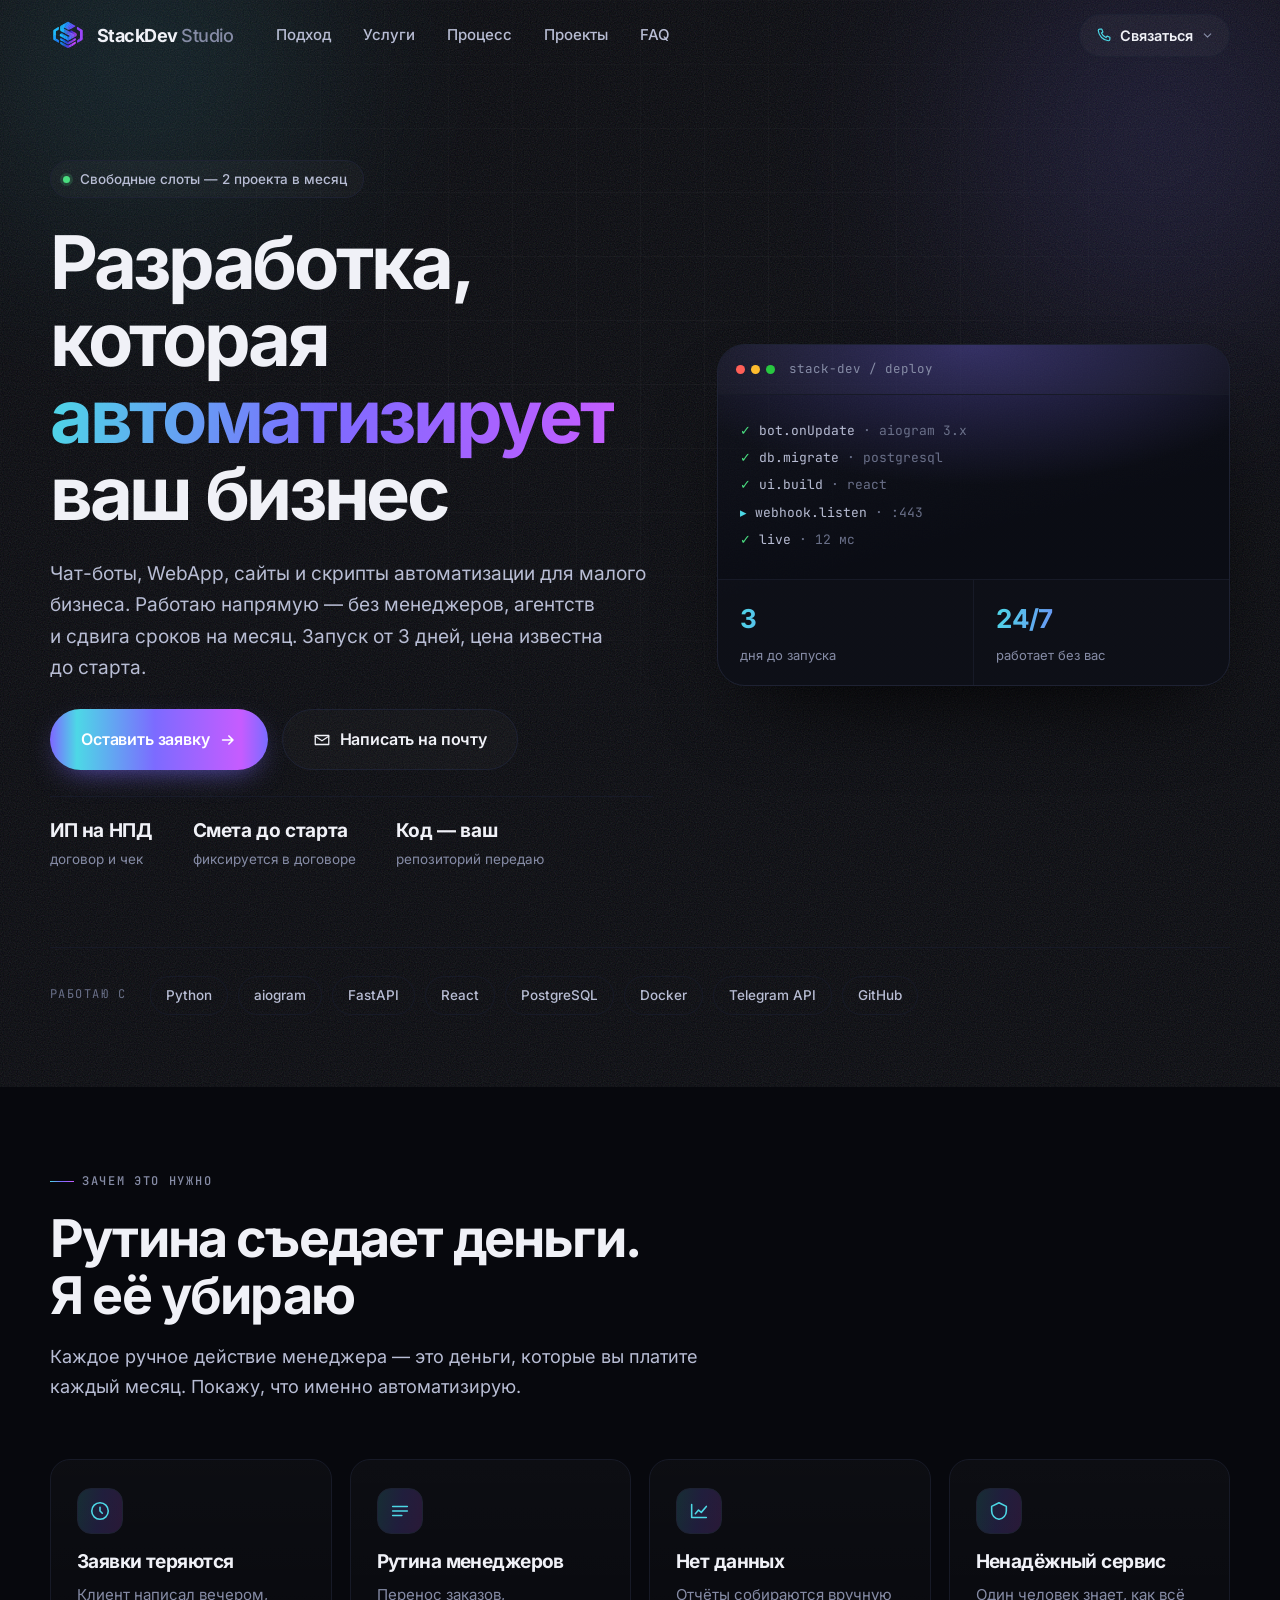
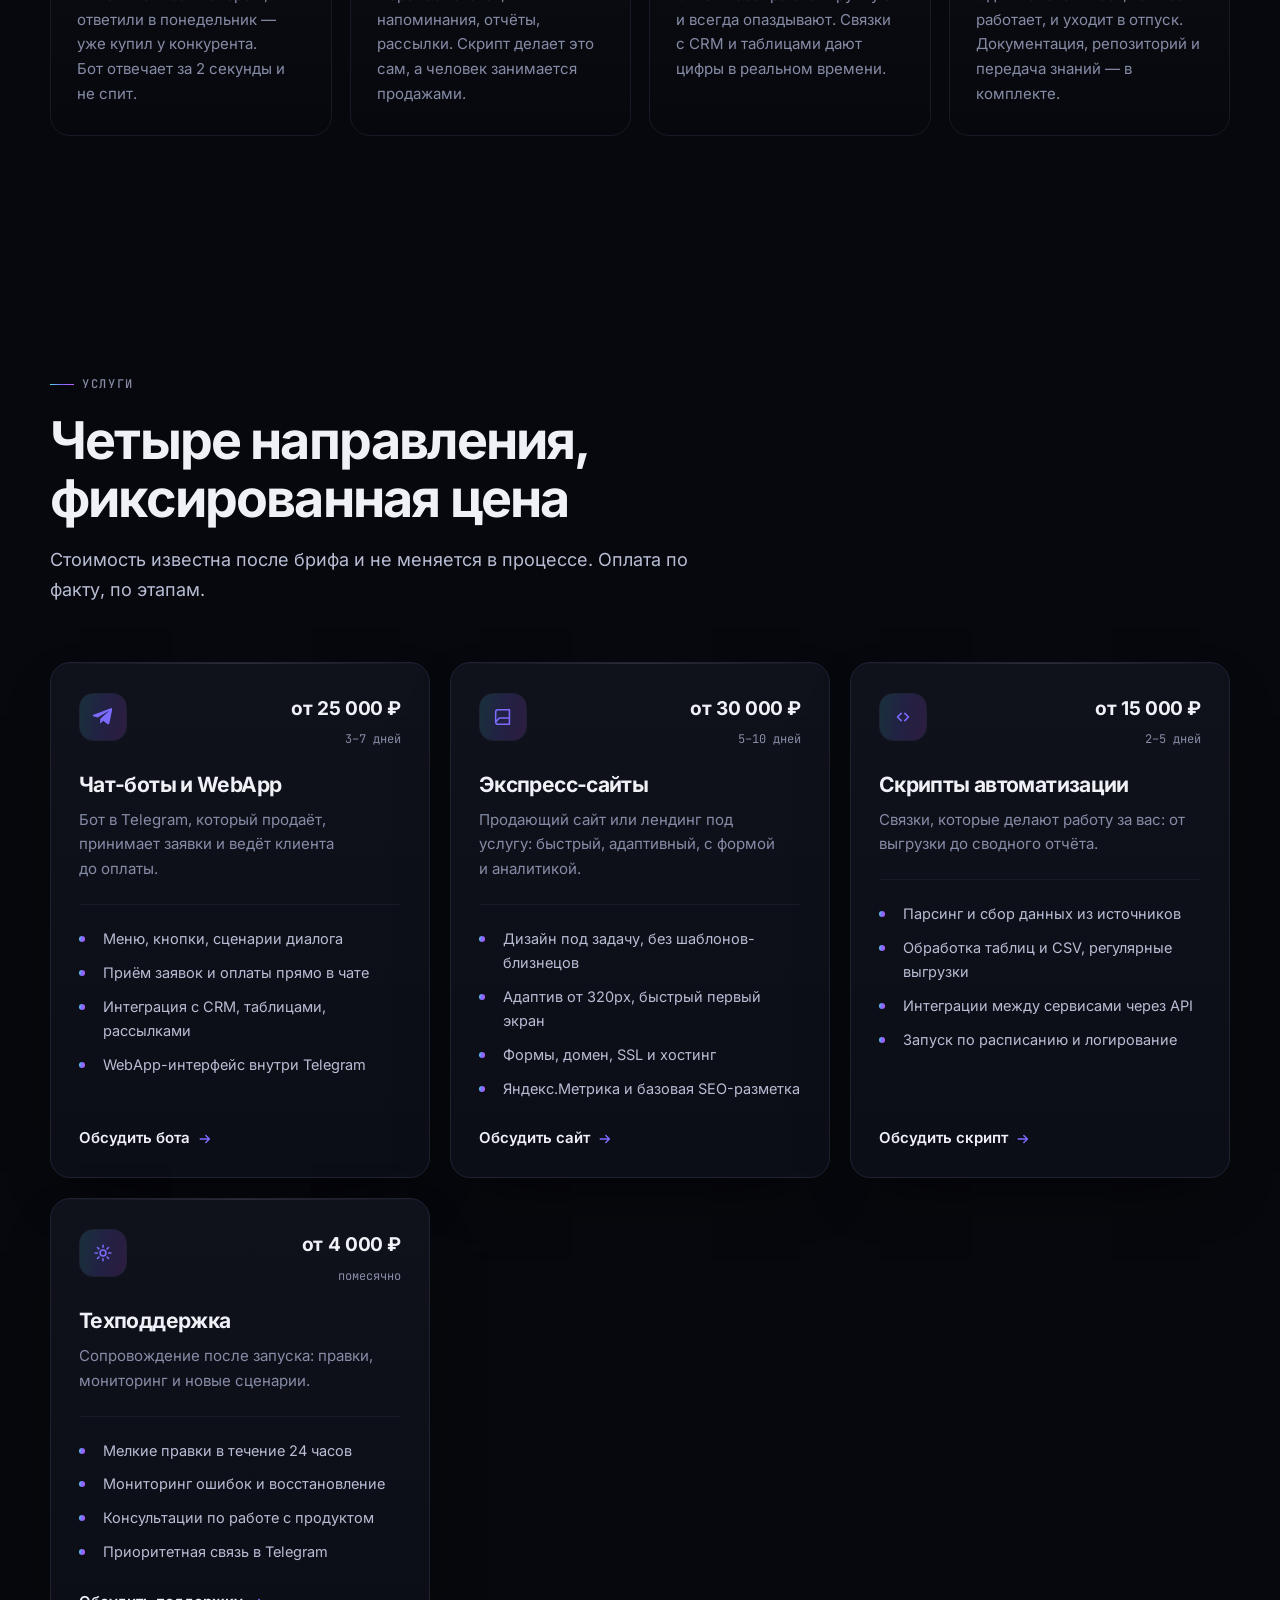
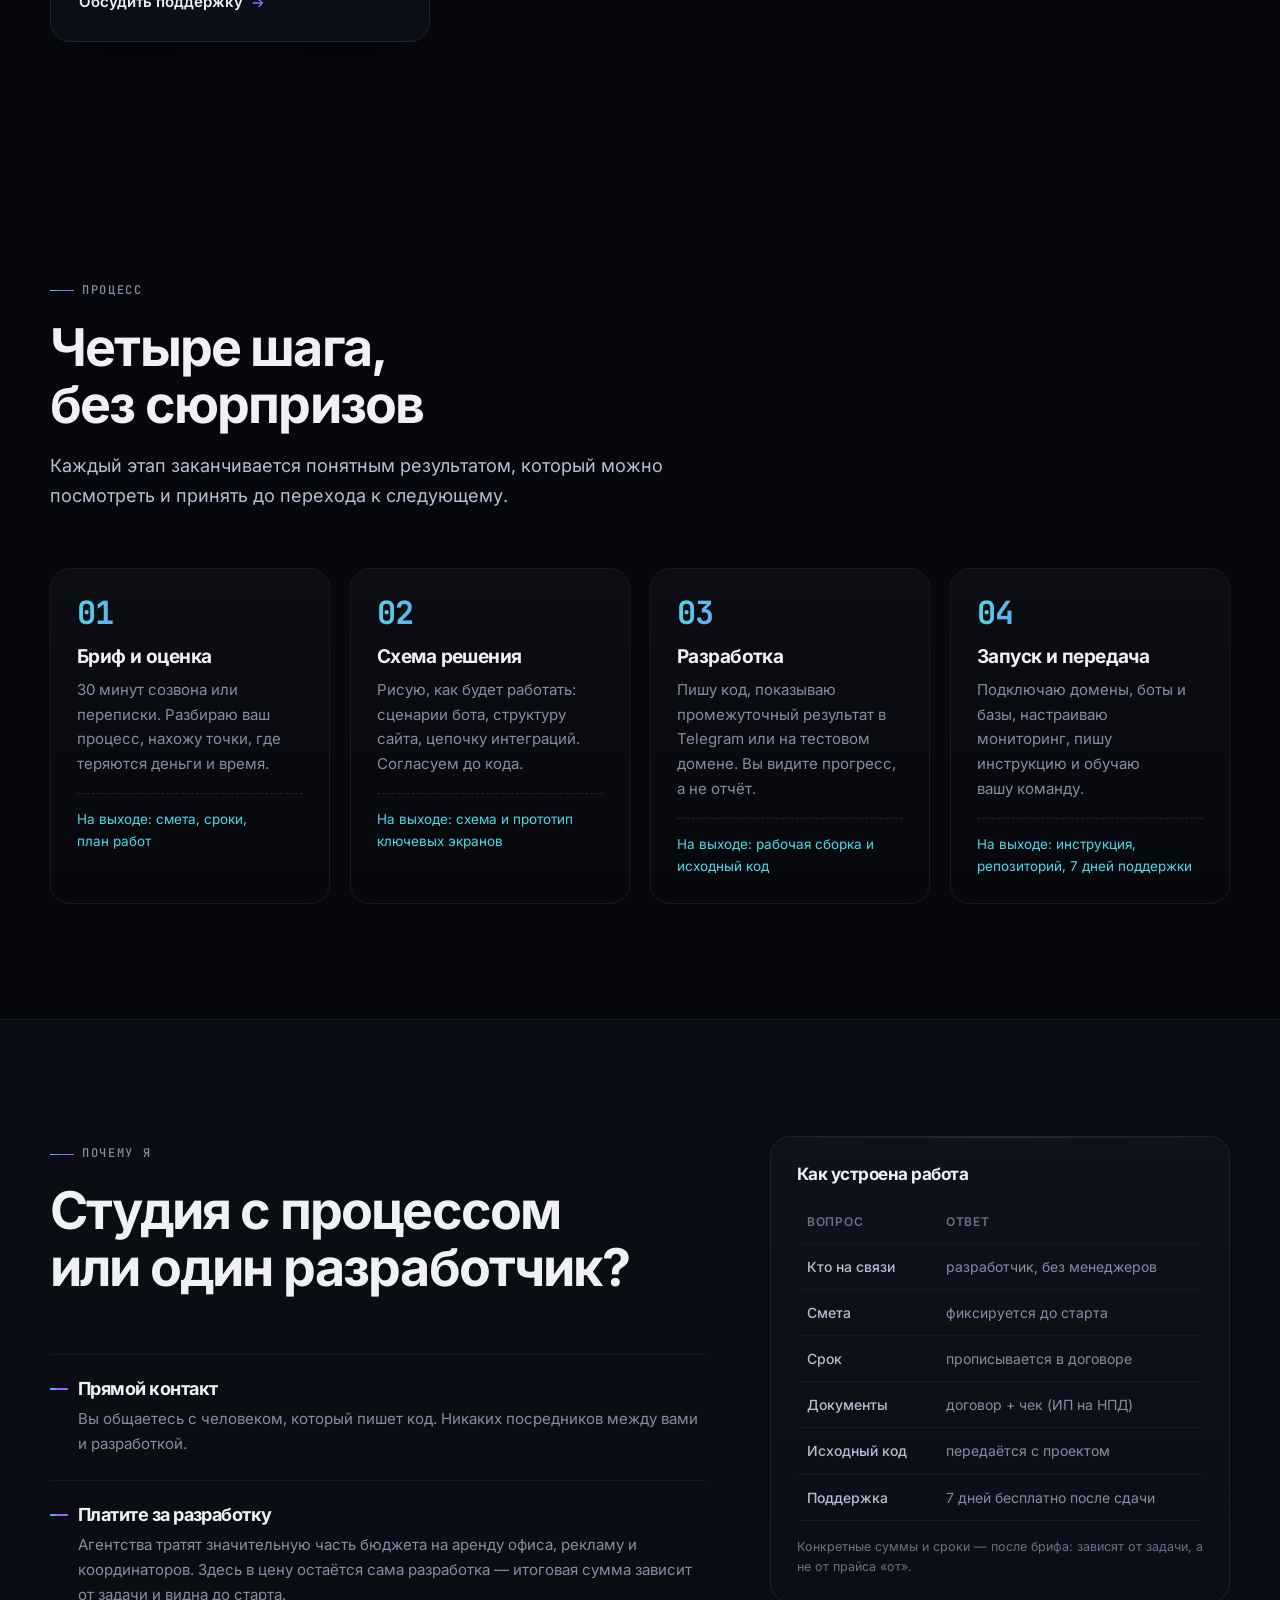
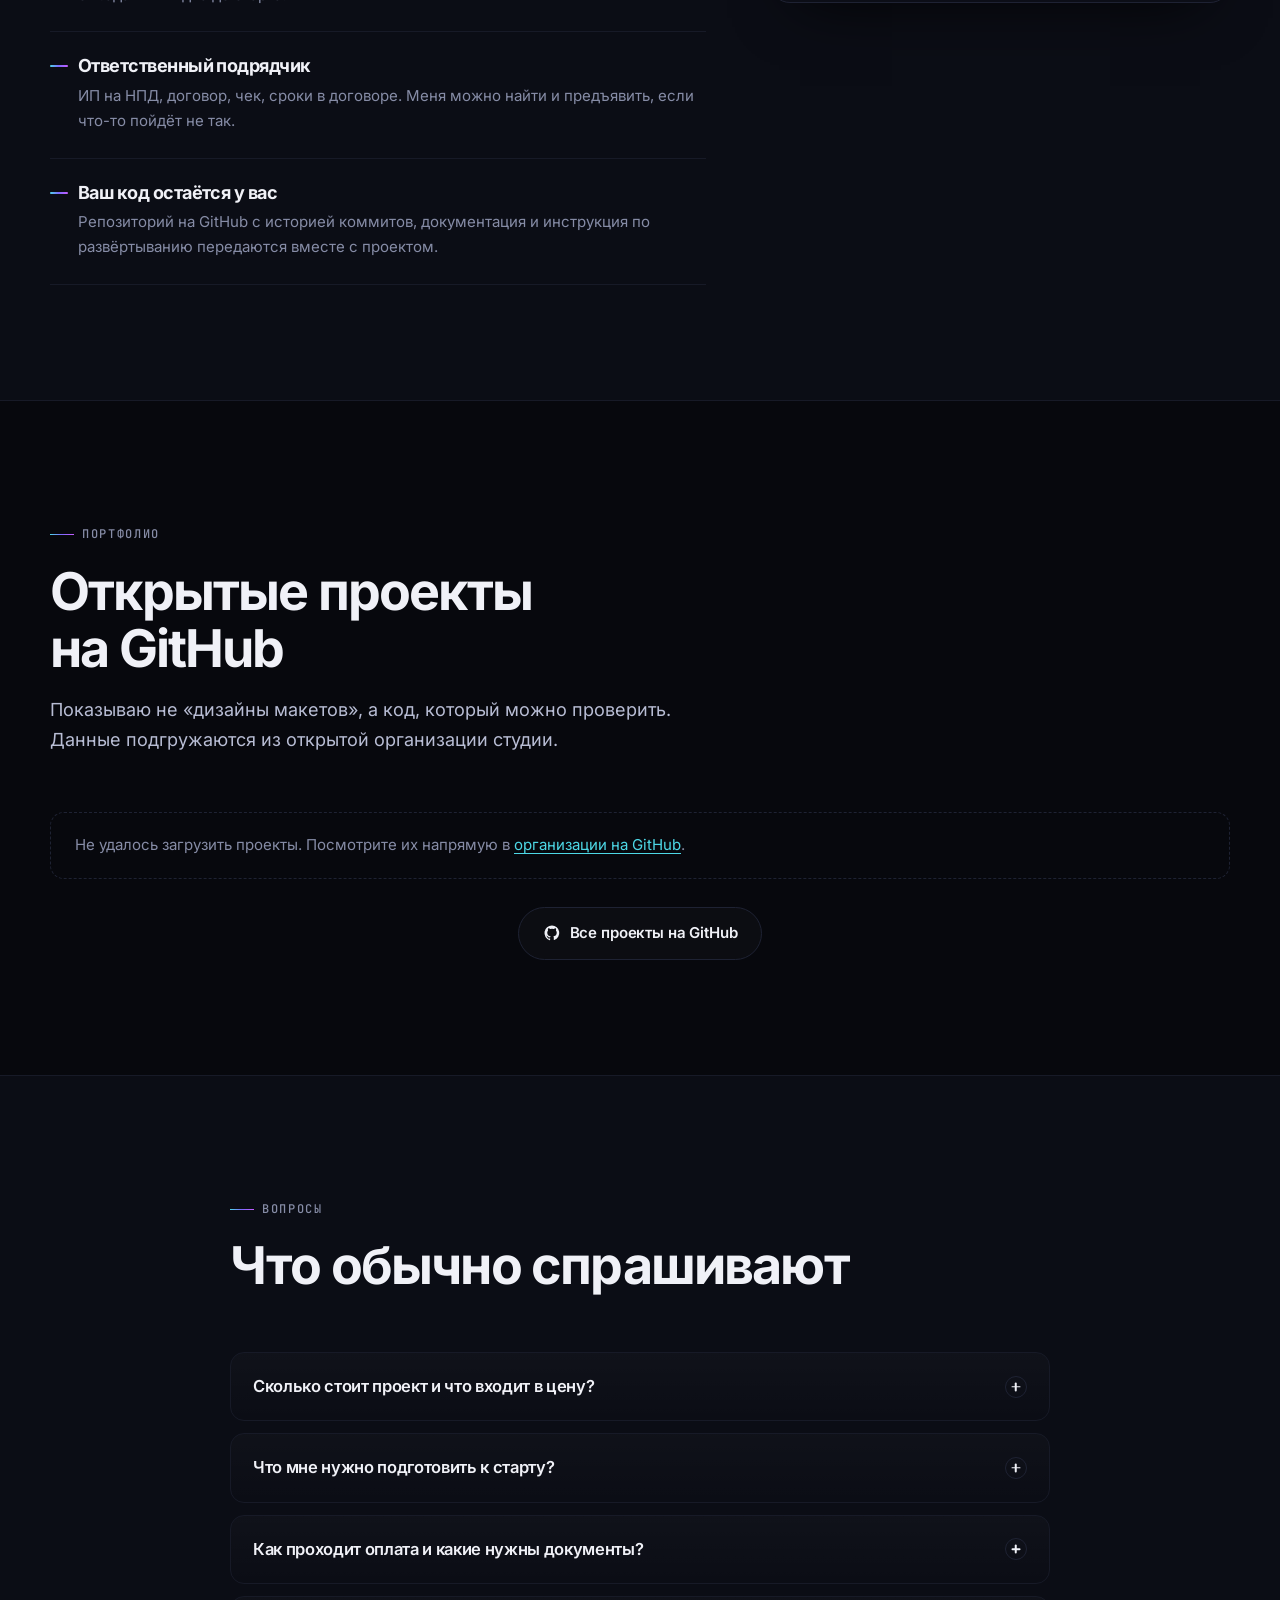
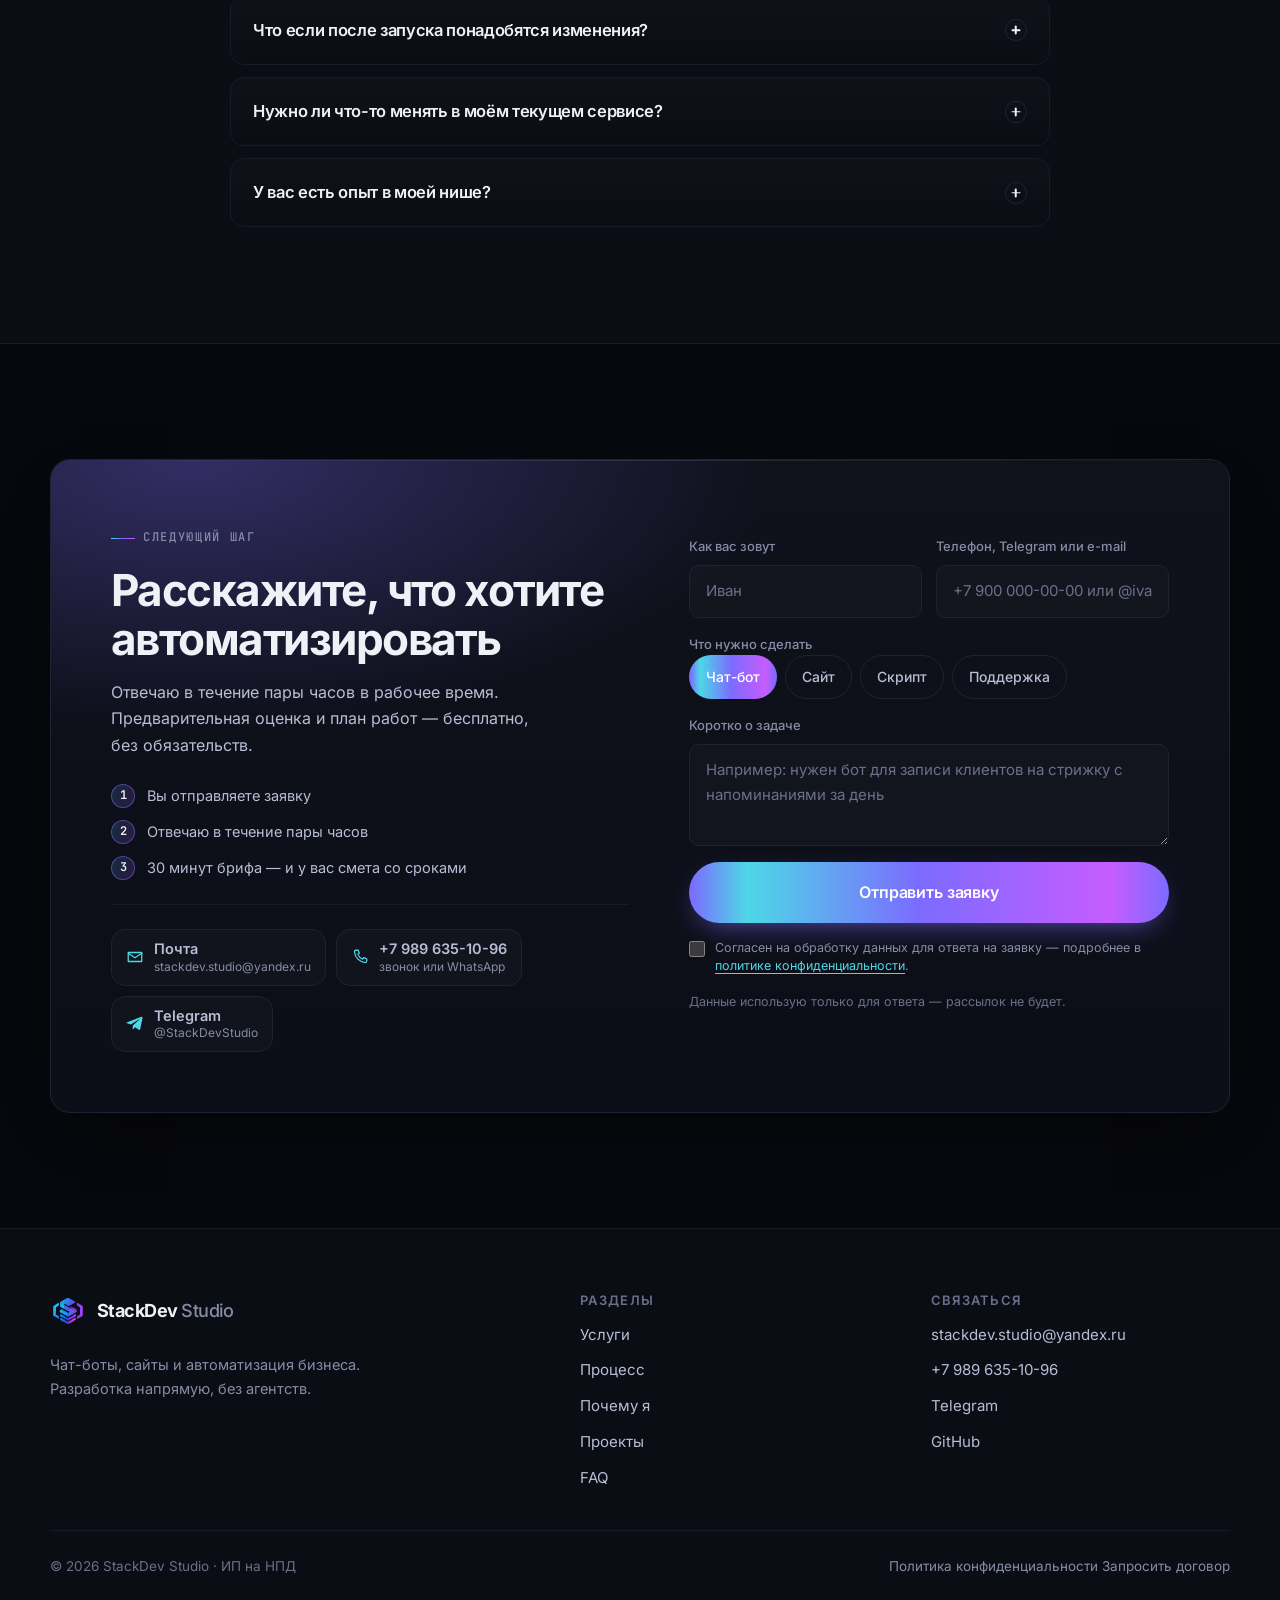
==== commit 086b7269: "set source of the project and update" ====
--- a/index.html
+++ b/index.html
@@ -18,7 +18,7 @@
 <meta property="og:url" content="https://stack-dev.ru/">
 <meta property="og:title" content="StackDev Studio — автоматизирую бизнес за 3 дня">
 <meta property="og:description" content="Чат-боты, WebApp, экспресс-сайты и скрипты автоматизации. Срок и цена фиксируются в договоре до старта. ИП на НПД, договор, чек.">
-<meta property="og:image" content="https://stack-dev.ru/og-image.jpg">
+<meta property="og:image" content="https://stack-dev.ru/assets/img/og-image.jpg">
 <meta property="og:image:type" content="image/jpeg">
 <meta property="og:image:width" content="1200">
 <meta property="og:image:height" content="630">
@@ -26,15 +26,14 @@
 <meta name="twitter:card" content="summary_large_image">
 <meta name="twitter:title" content="StackDev Studio — автоматизирую бизнес за 3 дня">
 <meta name="twitter:description" content="Чат-боты, WebApp, экспресс-сайты и скрипты автоматизации. Запуск от 3 дней.">
-<meta name="twitter:image" content="https://stack-dev.ru/og-image.jpg">
+<meta name="twitter:image" content="https://stack-dev.ru/assets/img/og-image.jpg">
 <meta name="twitter:image:alt" content="StackDev Studio — чат-боты, сайты и автоматизация бизнеса">
 
-<!-- Icons: assets/brand/logo.svg is the master, every PNG below is rendered from it -->
-<link rel="icon" href="favicon-16.png" sizes="16x16" type="image/png">
-<link rel="icon" href="favicon-32.png" sizes="32x32" type="image/png">
-<link rel="icon" href="favicon-96.png" sizes="96x96" type="image/png">
+<!-- Icons: assets/brand/logo.svg is the master, the PNGs are rendered from it -->
+<link rel="icon" href="assets/icons/favicon-16.png" sizes="16x16" type="image/png">
+<link rel="icon" href="assets/icons/favicon-32.png" sizes="32x32" type="image/png">
 <link rel="icon" href="assets/brand/logo.svg" type="image/svg+xml">
-<link rel="apple-touch-icon" href="apple-touch-icon.png">
+<link rel="apple-touch-icon" href="assets/icons/apple-touch-icon.png">
 <link rel="manifest" href="site.webmanifest">
 
 <!-- Self-hosted fonts -->
@@ -54,7 +53,7 @@
       "name": "StackDev Studio",
       "url": "https://stack-dev.ru/",
       "logo": "https://stack-dev.ru/assets/img/logo.png",
-      "image": "https://stack-dev.ru/og-image.jpg",
+      "image": "https://stack-dev.ru/assets/img/og-image.jpg",
       "email": "stackdev.studio@yandex.ru",
       "telephone": "+7-989-635-10-96",
       "priceRange": "от 4 000 ₽",
@@ -137,7 +136,7 @@
 <header class="site-header" id="top">
   <div class="container header-inner">
     <a class="brand" href="#top" aria-label="StackDev Studio — на главную">
-      <img class="brand-mark" src="assets/img/logo.png" width="36" height="36" alt="" aria-hidden="true">
+      <img class="brand-mark" src="assets/brand/logo.svg" width="36" height="36" alt="" aria-hidden="true">
       <span class="brand-text">StackDev <span>Studio</span></span>
     </a>
 
@@ -168,7 +167,7 @@
             <span class="contact-row-icon">
               <svg viewBox="0 0 24 24" width="18" height="18" aria-hidden="true"><path d="M3 6h18v12H3z" fill="none" stroke="currentColor" stroke-width="1.7" stroke-linejoin="round"/><path d="m3 7 9 6 9-6" fill="none" stroke="currentColor" stroke-width="1.7" stroke-linecap="round" stroke-linejoin="round"/></svg>
             </span>
-            <span class="contact-row-text"><b>stackdev.studio@yandex.ru</b><em>почта для заявок и документов</em></span>
+            <span class="contact-row-text"><b>stackdev.studio@yandex.ru</b><em>почта для писем и документов</em></span>
           </a>
 
           <a class="contact-row" href="tel:+79896351096">
@@ -620,8 +619,8 @@
             </p>
 
             <ol class="cta-next">
-              <li><span>1</span> Вы отправляете заявку — она приходит мне на почту</li>
-              <li><span>2</span> Отвечаю по указанному контакту в течение пары часов</li>
+              <li><span>1</span> Вы отправляете заявку</li>
+              <li><span>2</span> Отвечаю в течение пары часов</li>
               <li><span>3</span> 30 минут брифа — и у вас смета со сроками</li>
             </ol>
 
@@ -648,48 +647,37 @@
             </ul>
           </div>
 
-          <!-- No `novalidate` here: with JS off the browser validates natively.
-               site.js switches it on and takes over validation. -->
           <form class="cta-form" id="lead-form"
-                action="https://formsubmit.co/stackdev.studio@yandex.ru"
+                action="https://api.getform.io/f/om4k5v1gztd"
                 method="POST">
-            <!-- Delivered to the studio inbox. These hint FormSubmit how to format it.
-                 Captcha is off so the AJAX path above stays reliable; spam is
-                 filtered by the honeypot + blacklist below. -->
-            <input type="hidden" name="_subject" value="Заявка с сайта stack-dev.ru">
-            <input type="hidden" name="_template" value="table">
-            <input type="hidden" name="_captcha" value="false">
-            <input type="hidden" name="_next" value="https://stack-dev.ru/thanks.html">
-            <!-- Only obvious spam words: blocking on links would drop honest
-                 briefs where a client pastes a reference URL. -->
-            <input type="hidden" name="_blacklist" value="viagra,казино,casino,кредит наличными,заработок в интернете,forex signals">
-            <!-- Honeypot: invisible to people, irresistible to bots. -->
-            <input class="hp-field" type="text" name="_honey" tabindex="-1" autocomplete="off" aria-hidden="true">
+            <label>
+              <input class="hp-field" type="text" name="fi-text-website" tabindex="-1" autocomplete="off" aria-hidden="true">
+            </label>
 
             <div class="form-row">
               <label class="field">
                 <span>Как вас зовут</span>
-                <input type="text" name="name" placeholder="Иван" autocomplete="name" required>
+                <input type="text" name="fi-sender-fullName" placeholder="Иван" autocomplete="name" required>
               </label>
               <label class="field">
                 <span>Телефон, Telegram или e-mail</span>
-                <input type="text" name="contact" placeholder="+7 900 000-00-00 или @ivan" autocomplete="tel" required>
+                <input type="text" name="fi-text-contact" placeholder="+7 900 000-00-00 или @ivan" autocomplete="tel" required>
               </label>
             </div>
 
             <fieldset class="field field-select">
               <legend>Что нужно сделать</legend>
               <div class="chips">
-                <label class="chip"><input type="radio" name="service" value="Чат-бот / WebApp" checked><span>Чат-бот</span></label>
-                <label class="chip"><input type="radio" name="service" value="Экспресс-сайт"><span>Сайт</span></label>
-                <label class="chip"><input type="radio" name="service" value="Скрипт автоматизации"><span>Скрипт</span></label>
-                <label class="chip"><input type="radio" name="service" value="Техподдержка"><span>Поддержка</span></label>
+                <label class="chip"><input type="radio" name="fi-radio-service" value="Чат-бот / WebApp" checked><span>Чат-бот</span></label>
+                <label class="chip"><input type="radio" name="fi-radio-service" value="Экспресс-сайт"><span>Сайт</span></label>
+                <label class="chip"><input type="radio" name="fi-radio-service" value="Скрипт автоматизации"><span>Скрипт</span></label>
+                <label class="chip"><input type="radio" name="fi-radio-service" value="Техподдержка"><span>Поддержка</span></label>
               </div>
             </fieldset>
 
             <label class="field">
               <span>Коротко о задаче</span>
-              <textarea name="message" rows="3" placeholder="Например: нужен бот для записи клиентов на стрижку с напоминаниями за день"></textarea>
+              <textarea name="fi-text-message" rows="3" placeholder="Например: нужен бот для записи клиентов на стрижку с напоминаниями за день"></textarea>
             </label>
 
             <button class="btn btn-primary btn-lg btn-block" type="submit" id="lead-submit">
@@ -699,14 +687,19 @@
 
             <p class="form-status" id="form-status" role="status" aria-live="polite" hidden></p>
 
+            <p class="form-fallback" id="form-fallback" hidden>
+              Не получилось отправить автоматически.
+              <a id="form-fallback-link" href="mailto:stackdev.studio@yandex.ru">Отправьте письмом</a>
+              — текст заявки уже готов.
+            </p>
+
             <label class="consent">
-              <input type="checkbox" name="consent" value="Да" required>
+              <input type="checkbox" name="fi-checkbox-consent" value="Да" required>
               <span>Согласен на обработку данных для ответа на заявку — подробнее в
                 <a href="privacy.html">политике конфиденциальности</a>.</span>
             </label>
 
             <p class="form-hint">
-              Заявка приходит мне на почту, поэтому вы ничего не дублируете вручную.
               Данные использую только для ответа — рассылок не будет.
             </p>
           </form>
@@ -721,7 +714,7 @@
   <div class="container footer-inner">
     <div class="footer-brand">
       <a class="brand" href="#top" aria-label="StackDev Studio">
-        <img class="brand-mark" src="assets/img/logo.png" width="32" height="32" alt="" aria-hidden="true">
+        <img class="brand-mark" src="assets/brand/logo.svg" width="32" height="32" alt="" aria-hidden="true">
         <span class="brand-text">StackDev <span>Studio</span></span>
       </a>
       <p>Чат-боты, сайты и автоматизация бизнеса. Разработка напрямую, без агентств.</p>
--- a/assets/css/site.css
+++ b/assets/css/site.css
@@ -1199,7 +1199,6 @@
 
 .form-hint { font-size: 12.5px; color: var(--muted-2); line-height: 1.55; }
 
-/* Consent: the checkbox sits beside its label text. */
 .consent {
   display: flex;
   align-items: flex-start;
@@ -1210,6 +1209,8 @@
   color: var(--muted);
   cursor: pointer;
 }
+/* Keep the text next to the box and let it wrap inside its own column. */
+.consent span { flex: 1 1 0; min-width: 0; }
 /* Consent validation note drops to its own line, aligned with the text. */
 .consent .field-error { flex: 1 1 100%; padding-left: 26px; }
 .consent input {
@@ -1246,6 +1247,23 @@
   border-color: rgba(248, 113, 113, .5);
   background: rgba(248, 113, 113, .08);
   color: #fca5a5;
+}
+
+/* Last-resort mailto path, revealed only when the relay cannot be reached. */
+.form-fallback {
+  padding: 12px 14px;
+  border: 1px solid rgba(124, 107, 255, .45);
+  border-radius: var(--r-sm);
+  background: rgba(124, 107, 255, .08);
+  font-size: 13.5px;
+  line-height: 1.5;
+  color: var(--text-2);
+}
+.form-fallback a {
+  color: var(--cyan);
+  font-weight: 600;
+  text-decoration: underline;
+  text-underline-offset: 3px;
 }
 
 /* Busy submit: label swap + spinner, so a slow POST never feels dead. */
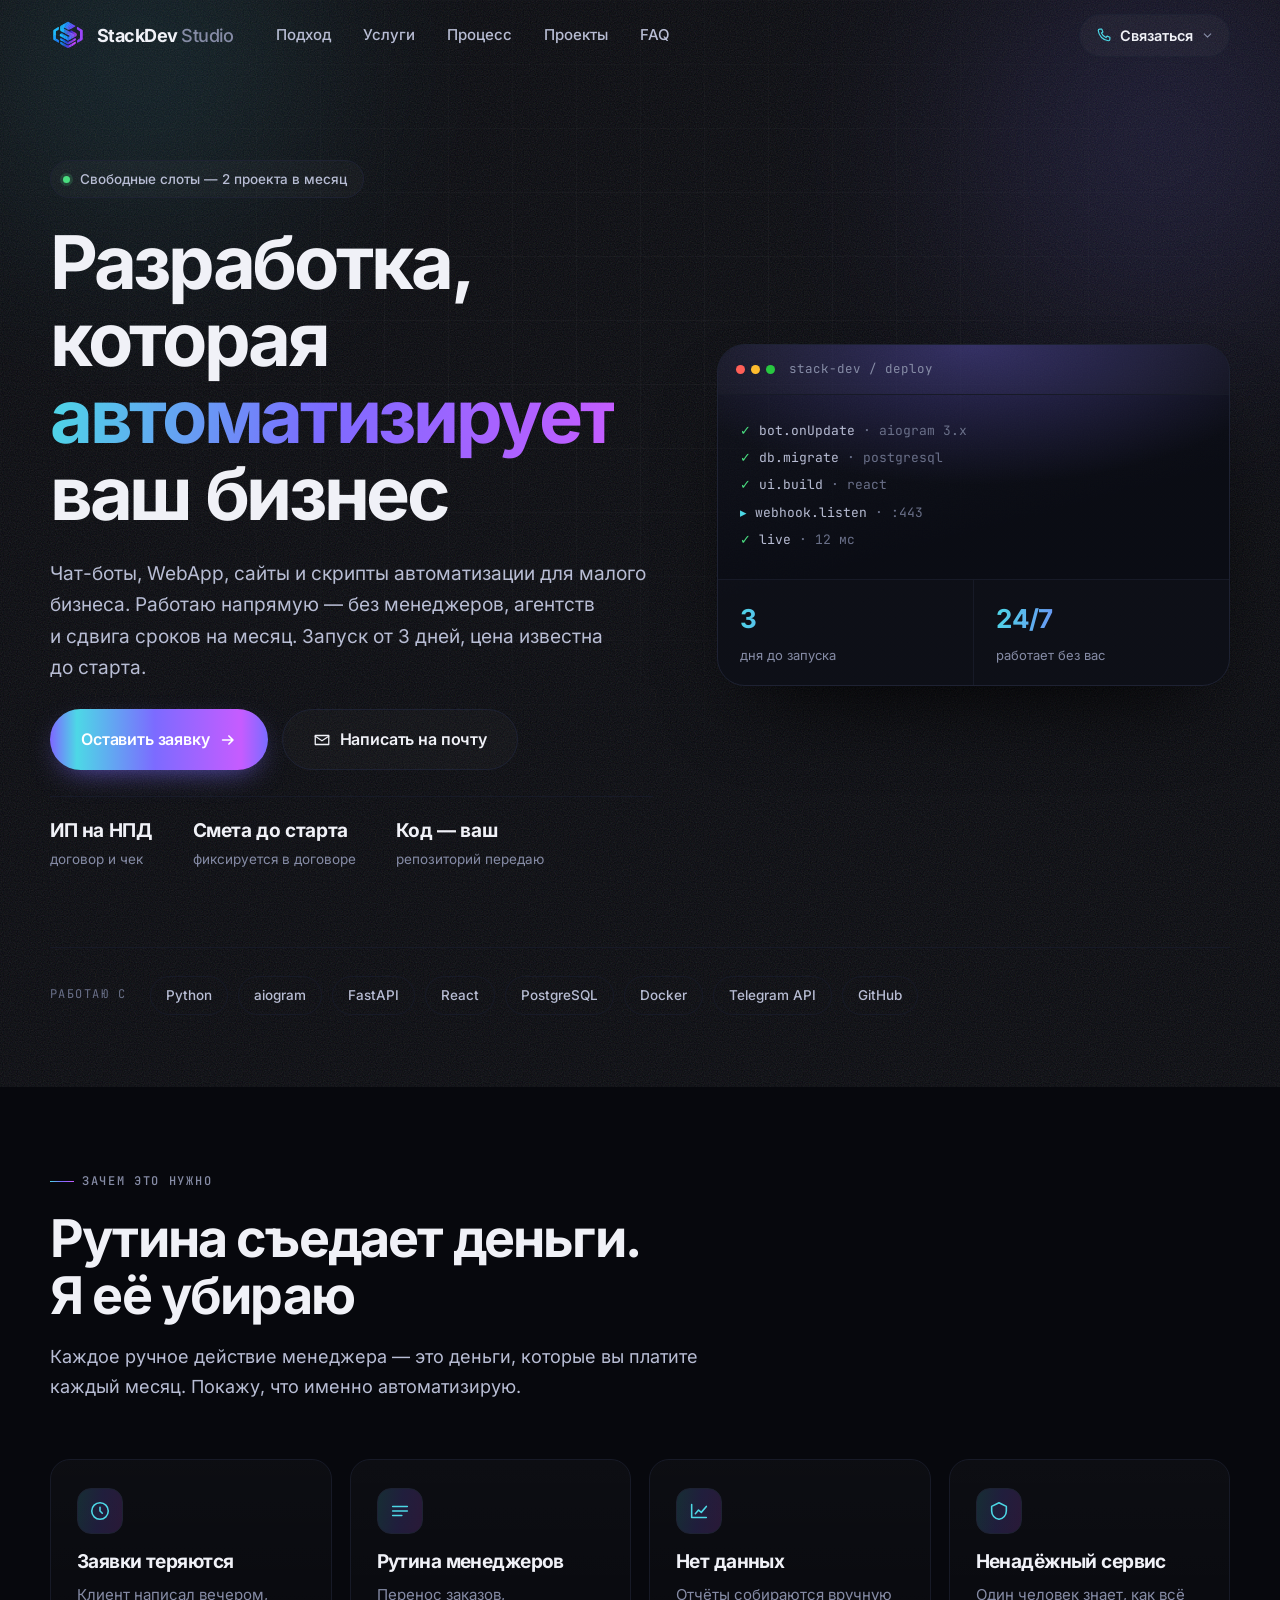
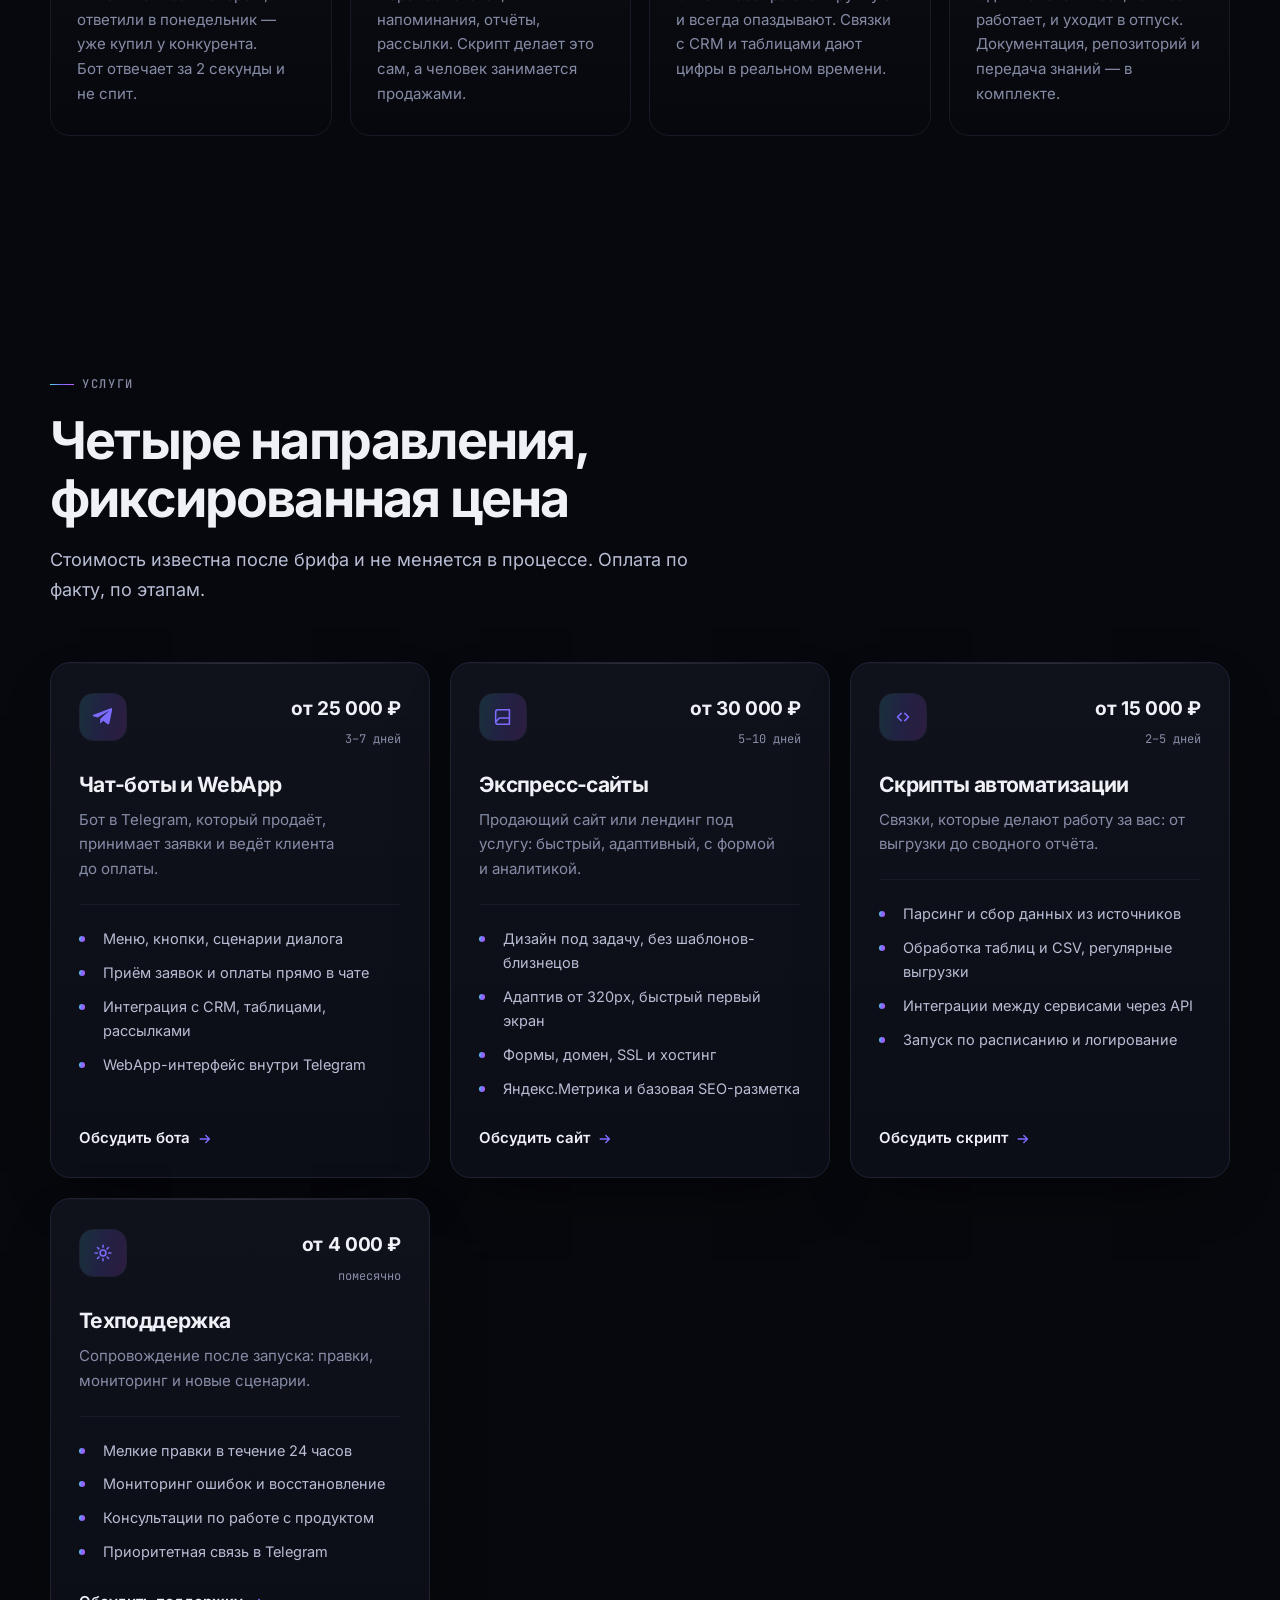
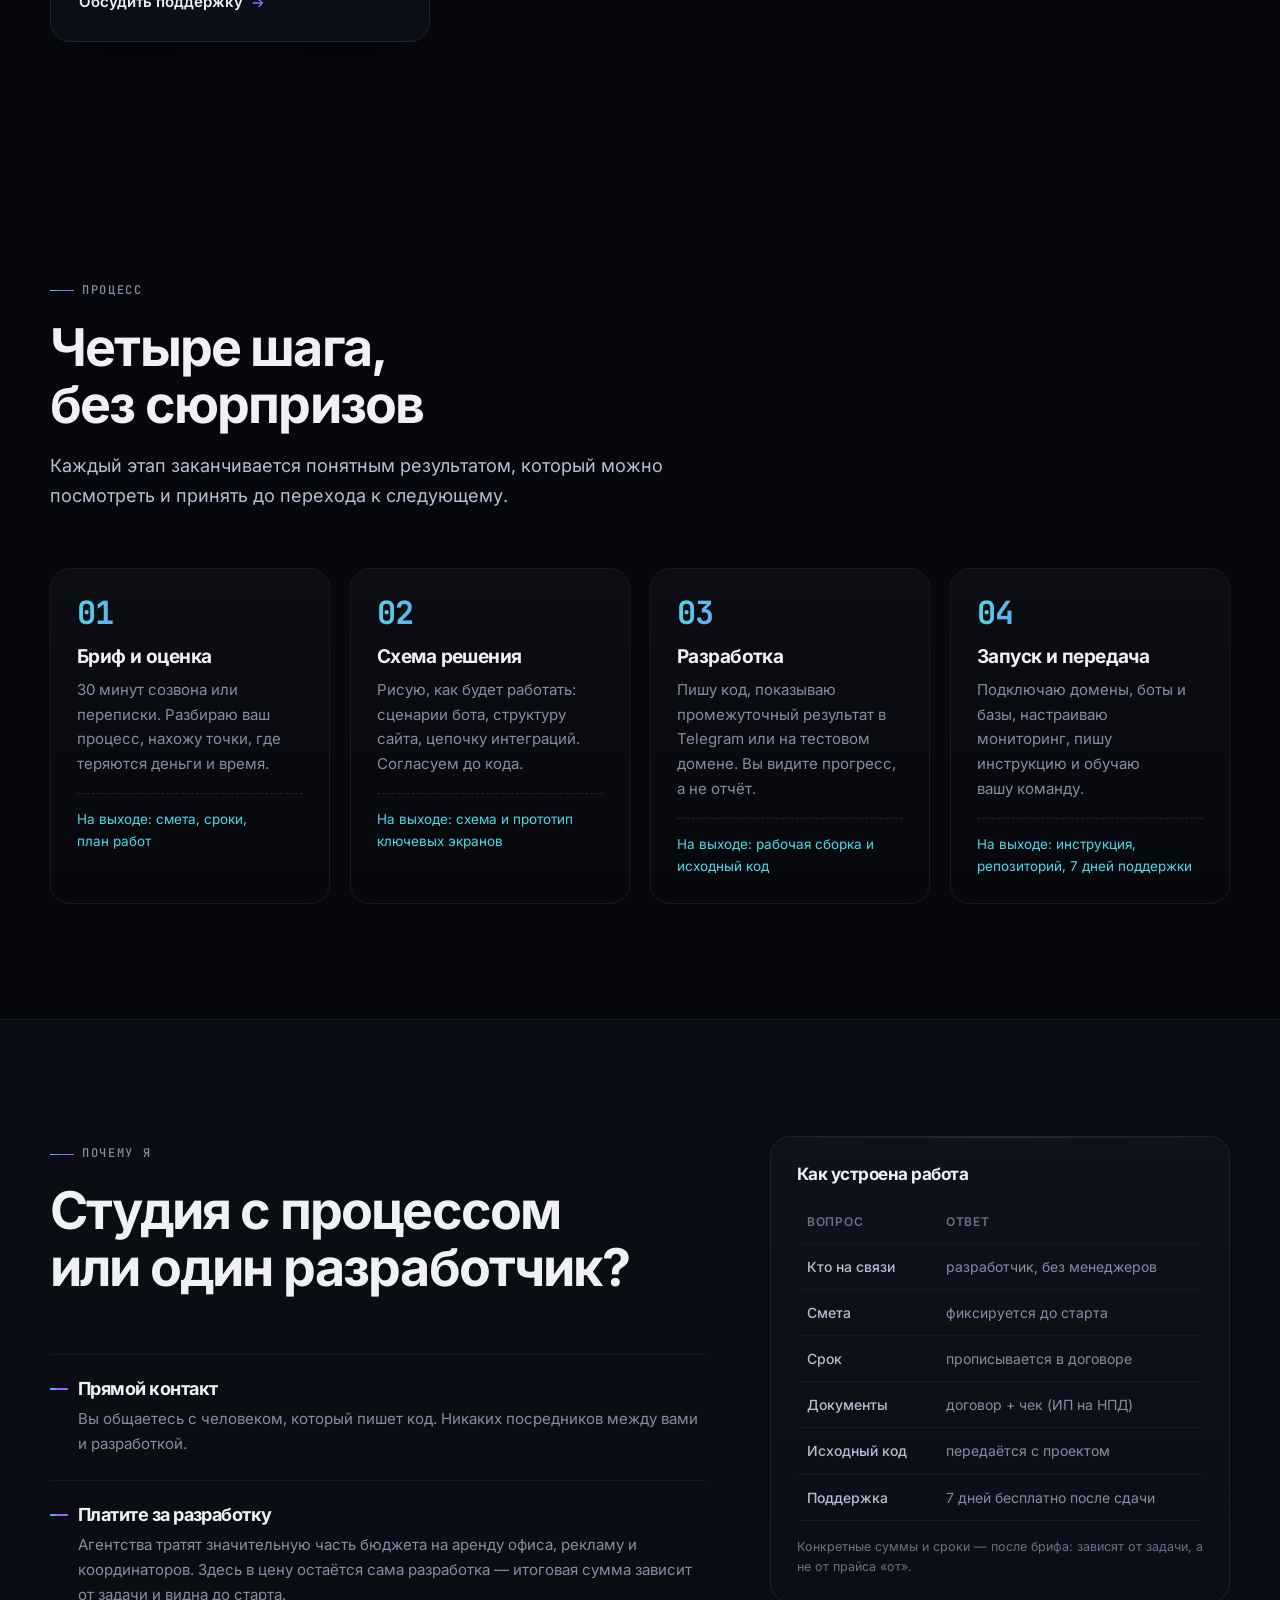
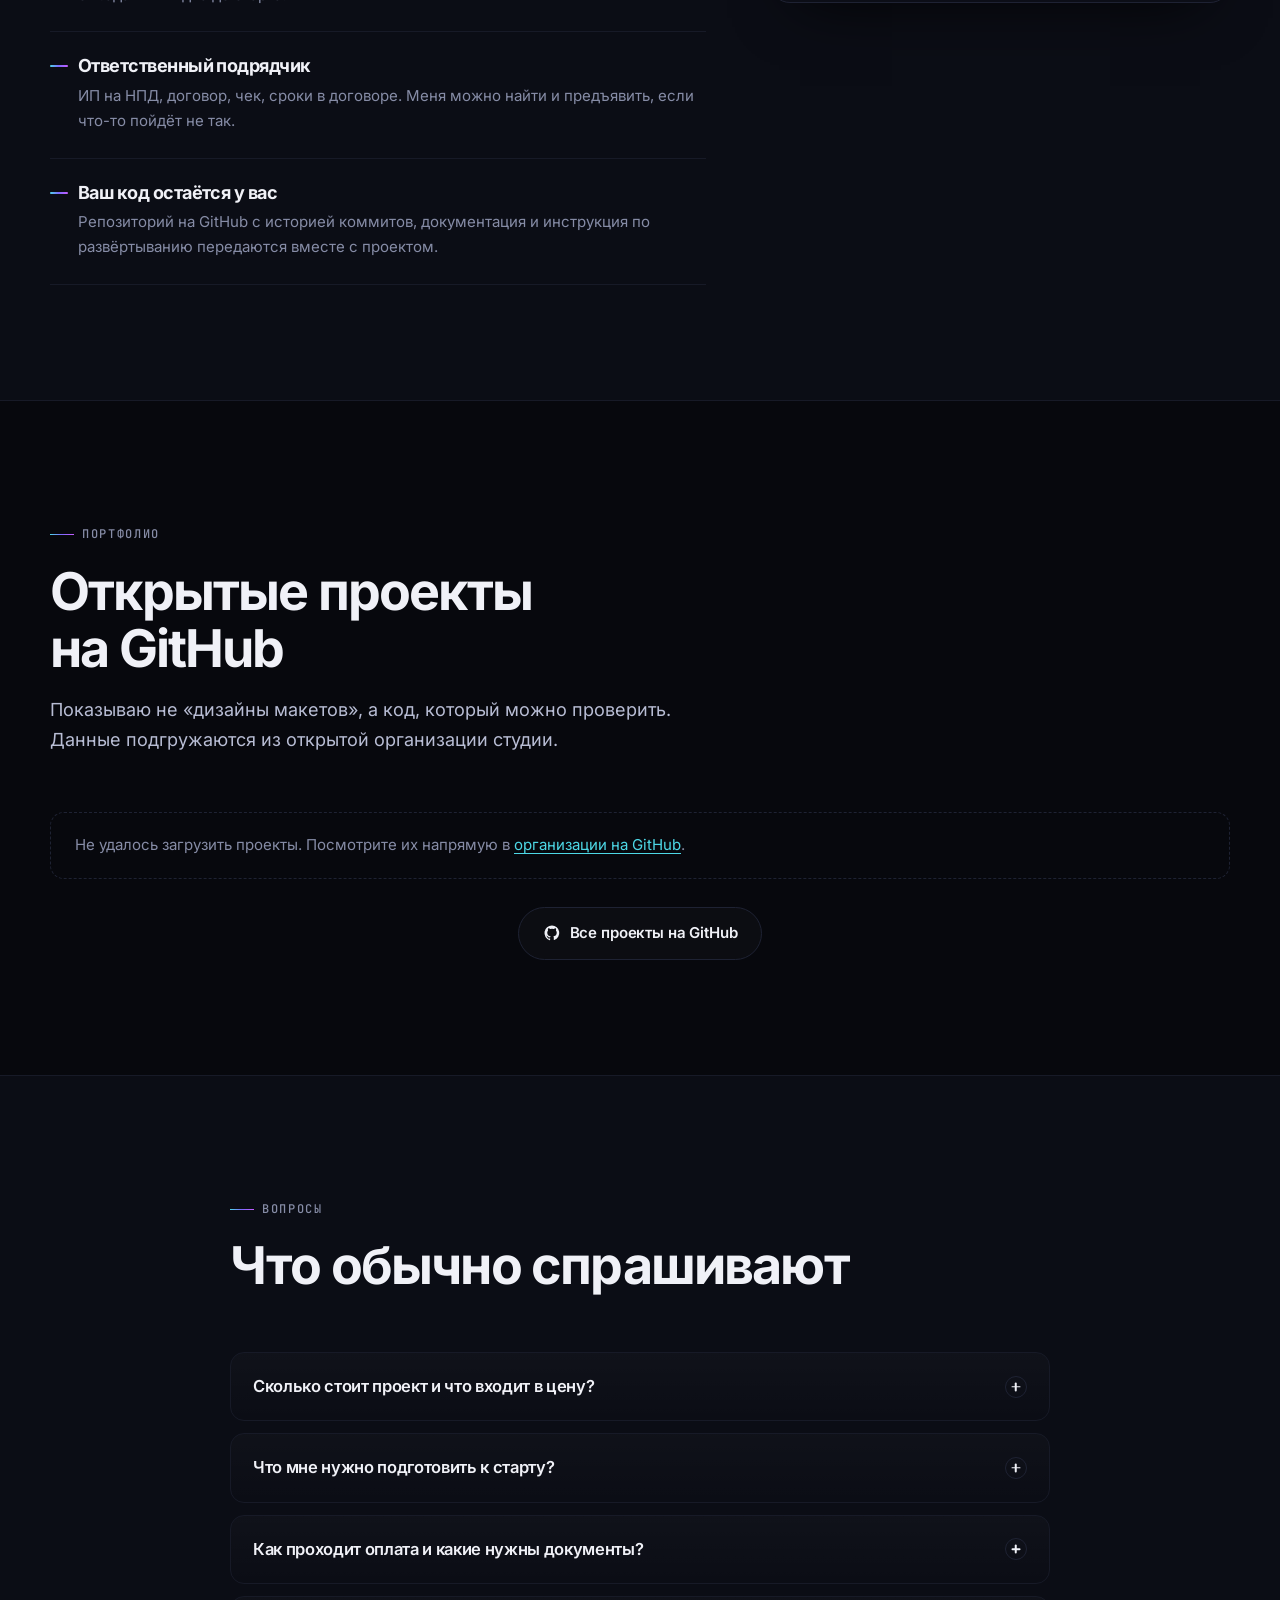
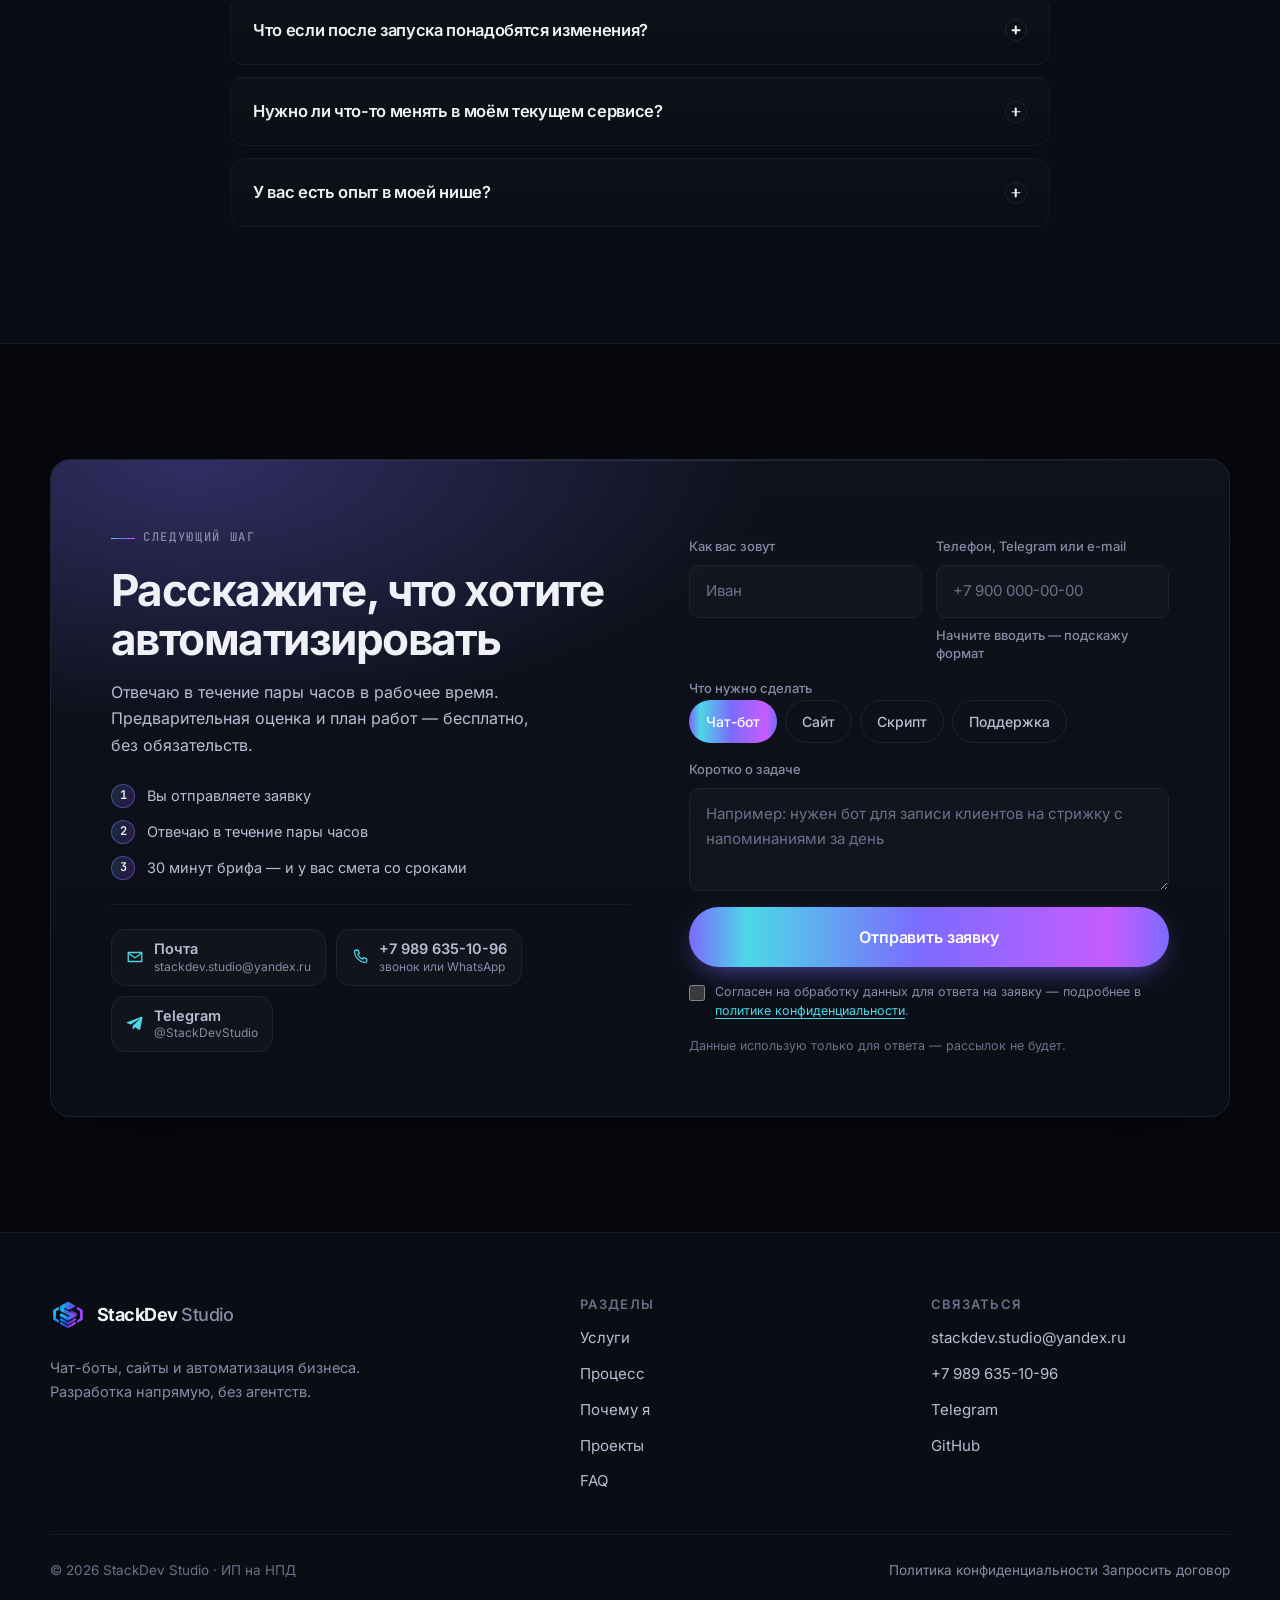
==== commit 66417fc8: "add dynamic contact field in event" ====
--- a/index.html
+++ b/index.html
@@ -661,7 +661,8 @@
               </label>
               <label class="field">
                 <span>Телефон, Telegram или e-mail</span>
-                <input type="text" name="fi-text-contact" placeholder="+7 900 000-00-00 или @ivan" autocomplete="tel" required>
+                <input type="text" name="fi-text-contact" placeholder="+7 900 000-00-00" autocomplete="tel" required>
+                <span class="field-note" id="contact-note">Начните вводить — подскажу формат</span>
               </label>
             </div>
 
--- a/assets/css/site.css
+++ b/assets/css/site.css
@@ -1198,6 +1198,15 @@
 .chip input:focus-visible + span { outline: 2px solid var(--cyan); outline-offset: 2px; }
 
 .form-hint { font-size: 12.5px; color: var(--muted-2); line-height: 1.55; }
+
+/* Live field hint: reflects the contact type detected while typing. */
+.field-note {
+  font-size: 12px;
+  line-height: 1.4;
+  color: var(--muted-2);
+  transition: color var(--t);
+}
+.field-note.is-detected { color: var(--cyan); }
 
 .consent {
   display: flex;
